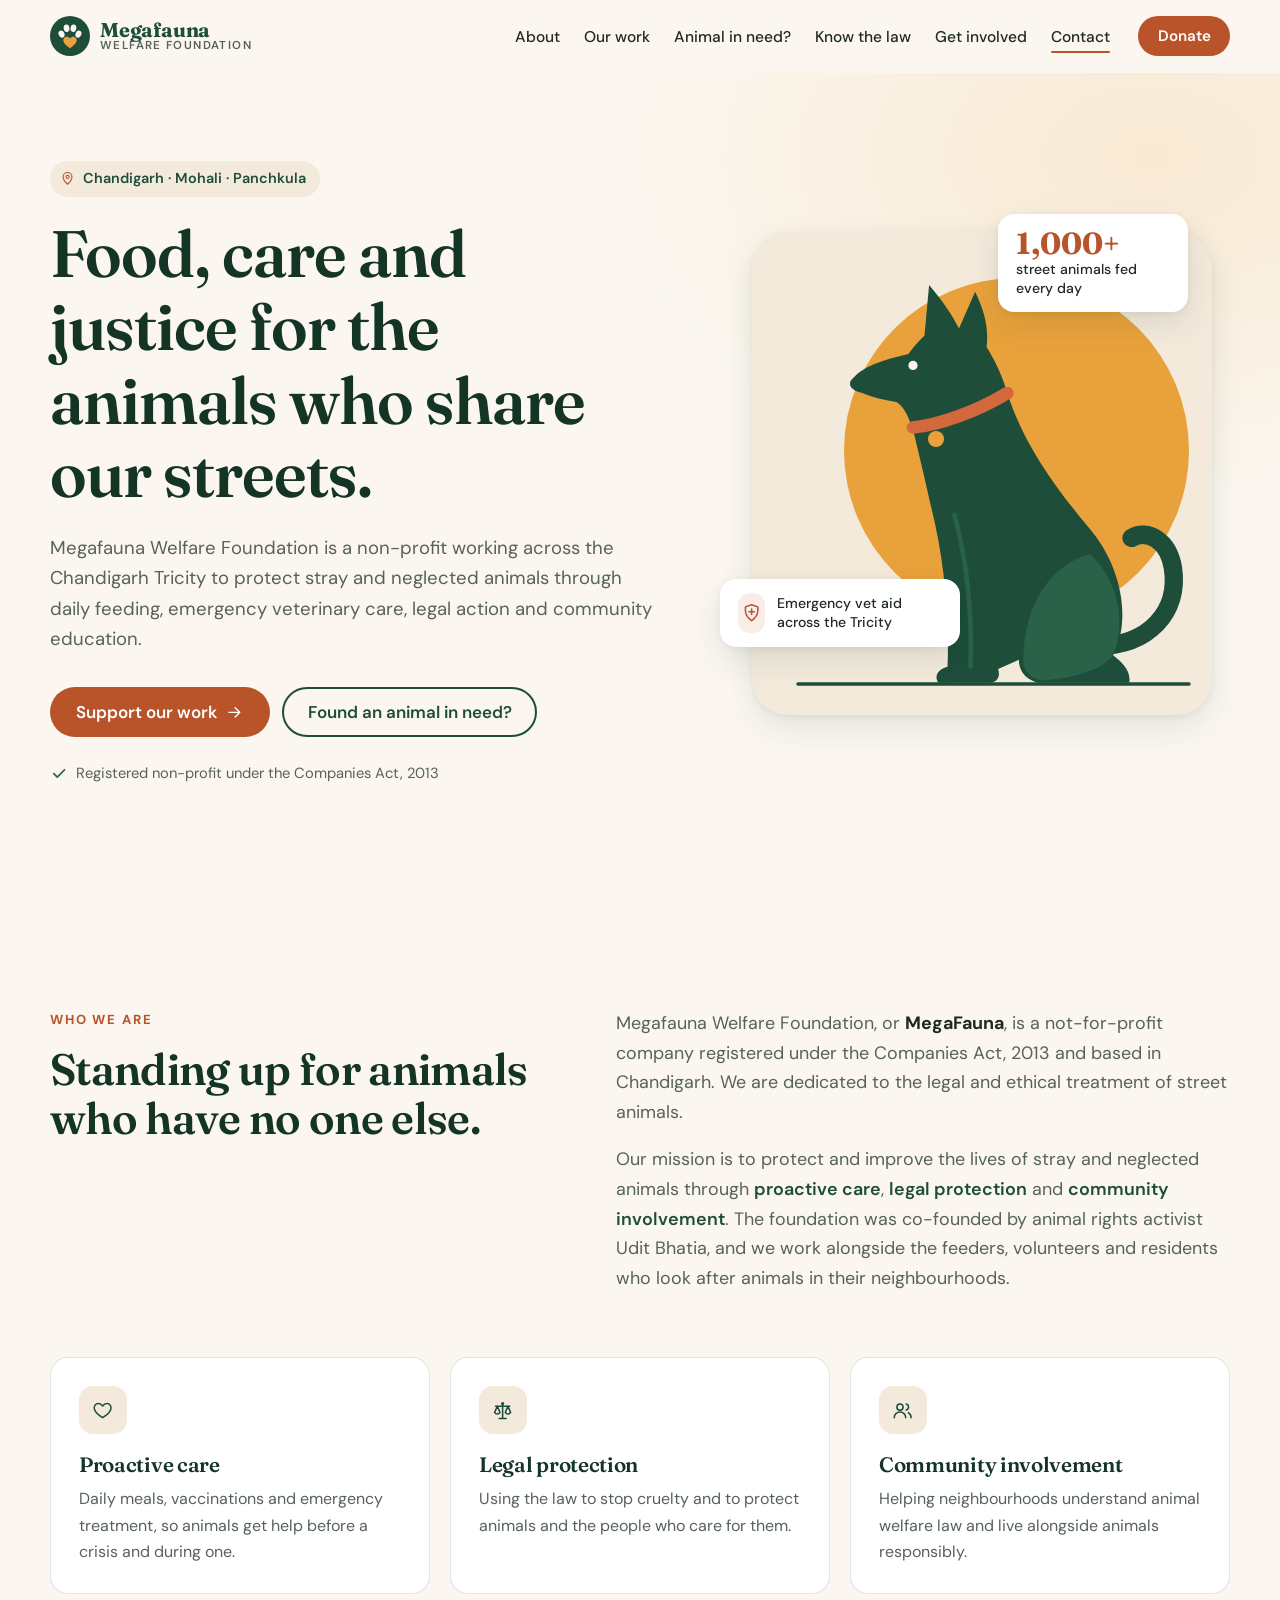
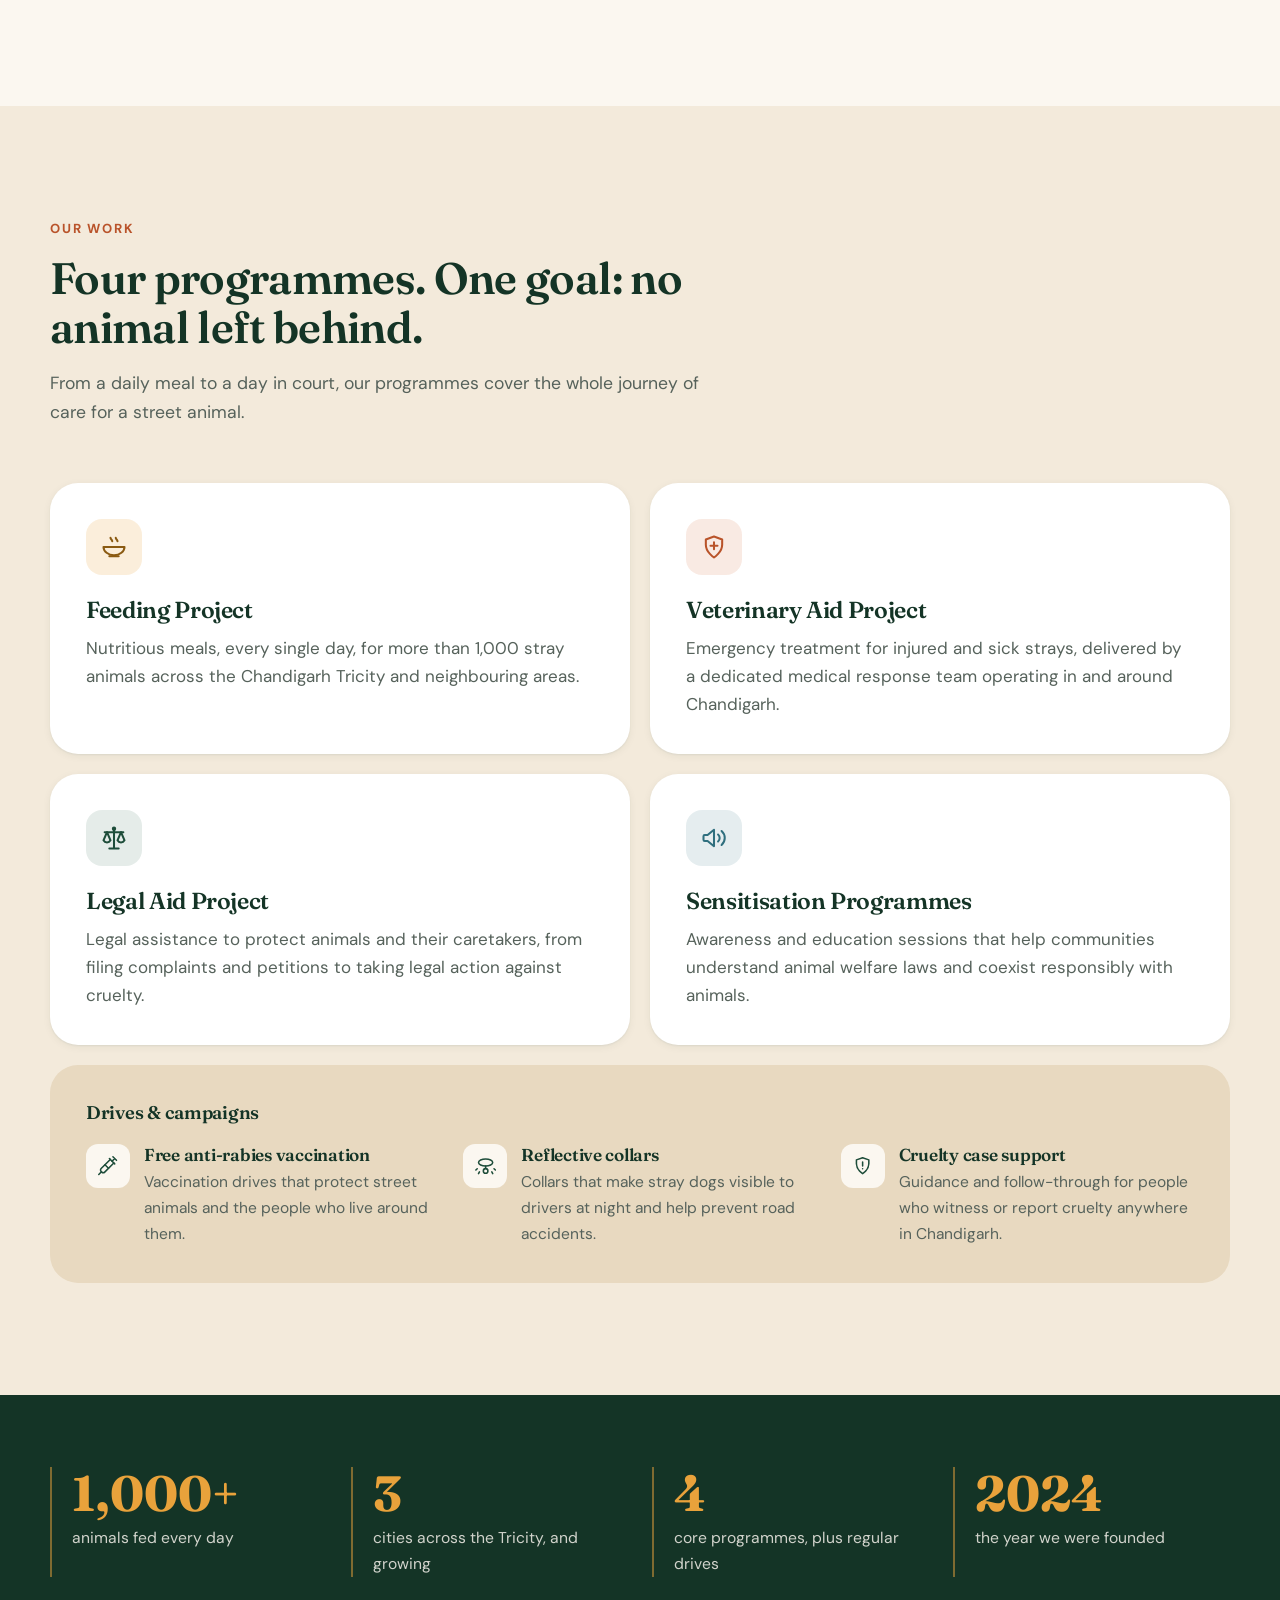
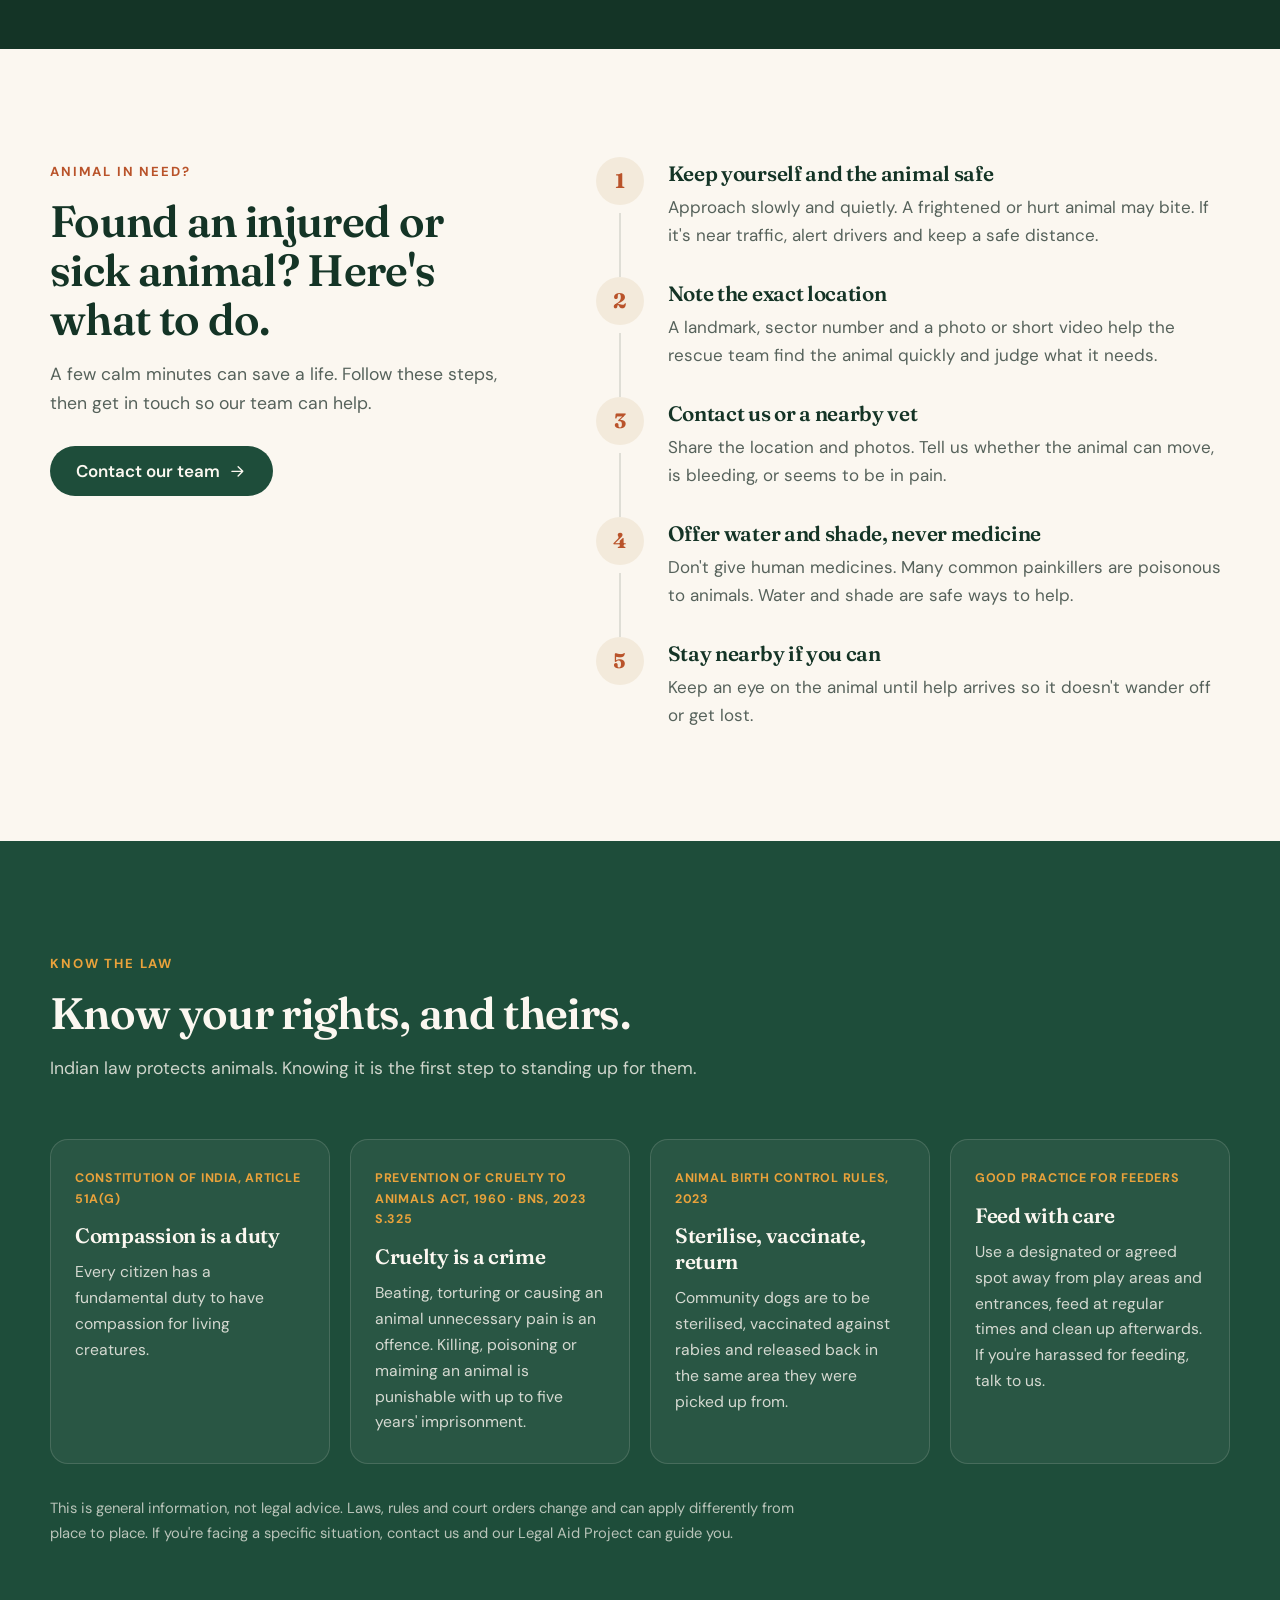
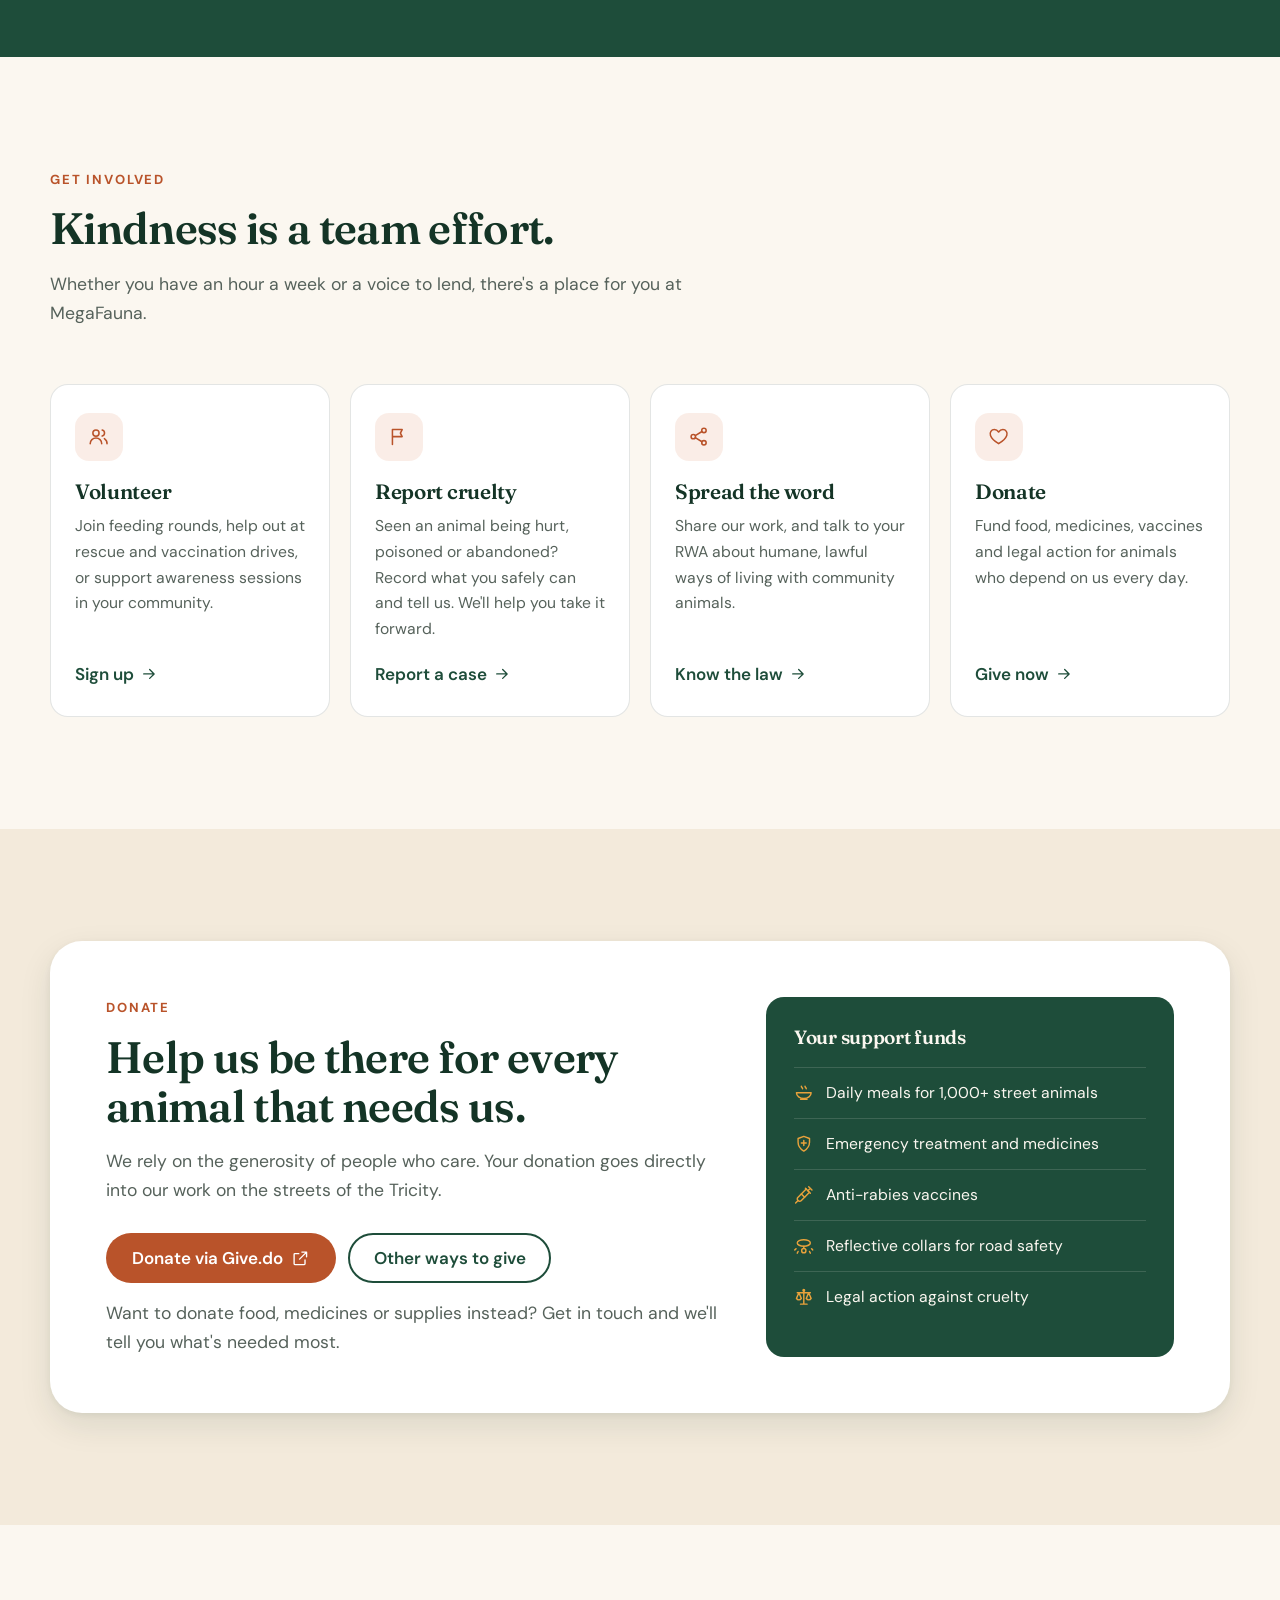
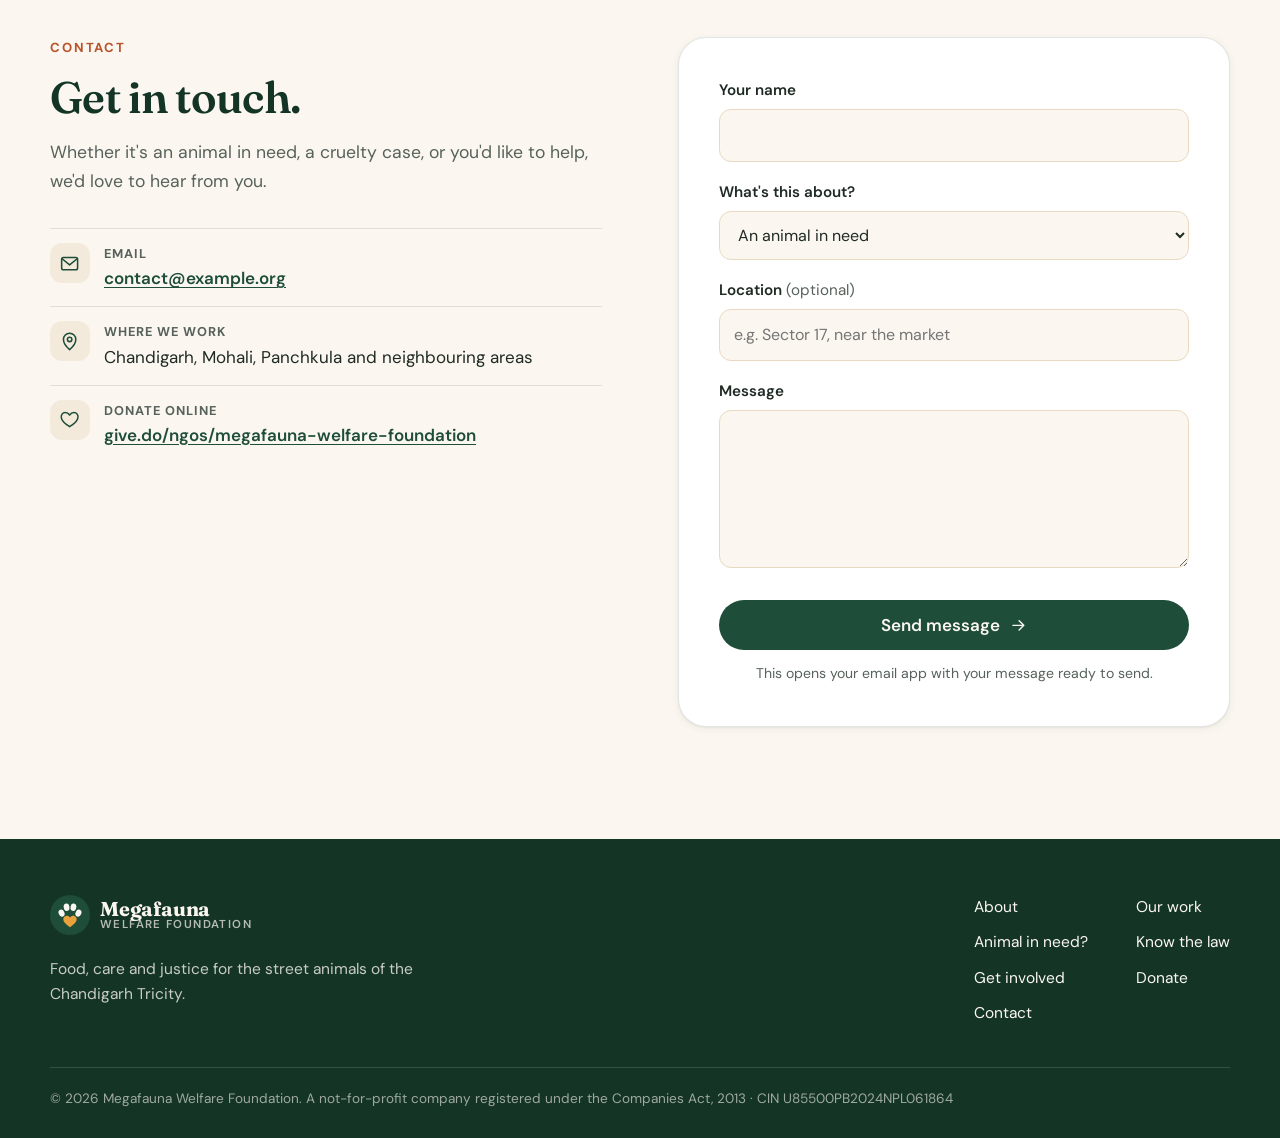
==== index.html @ 0efd1bed "Build Megafauna Welfare Foundation website Replace the GitHub Skills course scaffolding with a stati" ====
<!doctype html>
<html lang="en-IN">
<head>
  <meta charset="utf-8">
  <meta name="viewport" content="width=device-width, initial-scale=1">
  <title>Megafauna Welfare Foundation | Care and justice for street animals</title>
  <meta name="description" content="Megafauna Welfare Foundation is a Chandigarh-based non-profit protecting stray and neglected animals across the Tricity through daily feeding, emergency veterinary aid, legal aid and community education.">
  <meta name="theme-color" content="#1E4D3A">

  <meta property="og:type" content="website">
  <meta property="og:site_name" content="Megafauna Welfare Foundation">
  <meta property="og:title" content="Megafauna Welfare Foundation">
  <meta property="og:description" content="Food, care and justice for the animals who share our streets in Chandigarh, Mohali and Panchkula.">
  <meta property="og:url" content="https://megafaunawelfare.github.io/github-pages/">
  <meta property="og:image" content="https://megafaunawelfare.github.io/github-pages/assets/img/og-image.png">
  <meta name="twitter:card" content="summary_large_image">

  <link rel="icon" href="assets/img/logo.svg" type="image/svg+xml">
  <link rel="preconnect" href="https://fonts.googleapis.com">
  <link rel="preconnect" href="https://fonts.gstatic.com" crossorigin>
  <link rel="stylesheet" href="https://fonts.googleapis.com/css2?family=DM+Sans:opsz,wght@9..40,400;9..40,500;9..40,600;9..40,700&family=Fraunces:opsz,wght@9..144,500;9..144,600;9..144,700&display=swap">
  <link rel="stylesheet" href="assets/css/styles.css">
  <script>document.documentElement.classList.add('js');</script>
</head>
<body>
  <!-- Icon sprite: referenced below with <use href="#i-name"> -->
  <svg width="0" height="0" style="position:absolute" aria-hidden="true">
    <defs>
      <symbol id="i-bowl" viewBox="0 0 24 24"><path d="M3 12h18a9 7 0 0 1-18 0Z"/><path d="M8 20h8"/><path d="M9 4c0 1.5 1.5 1.5 1.5 3M13.5 4c0 1.5 1.5 1.5 1.5 3"/></symbol>
      <symbol id="i-vet" viewBox="0 0 24 24"><path d="M12 21s-7-4.5-7-11V5.5L12 3l7 2.5V10c0 6.5-7 11-7 11Z"/><path d="M12 8v6M9 11h6"/></symbol>
      <symbol id="i-scale" viewBox="0 0 24 24"><path d="M12 4v17M8 21h8M4 7h16"/><path d="M6 7l-3 7a3.4 3.4 0 0 0 6 0L6 7ZM18 7l-3 7a3.4 3.4 0 0 0 6 0l-3-7Z"/><circle cx="12" cy="4" r="1"/></symbol>
      <symbol id="i-megaphone" viewBox="0 0 24 24"><path d="M3 10.5v3a1 1 0 0 0 1 1h2.5L12 19V5L6.5 9.5H4a1 1 0 0 0-1 1Z"/><path d="M15.5 9a4 4 0 0 1 0 6M18.5 6a8 8 0 0 1 0 12"/></symbol>
      <symbol id="i-syringe" viewBox="0 0 24 24"><path d="m18 2 4 4M17 7l3-3"/><path d="M19 9 8.7 19.3a2.4 2.4 0 0 1-3.4 0l-.6-.6a2.4 2.4 0 0 1 0-3.4L15 5"/><path d="m9 11 4 4M5 19l-3 3M14 4l6 6"/></symbol>
      <symbol id="i-collar" viewBox="0 0 24 24"><ellipse cx="12" cy="8.5" rx="8" ry="4"/><path d="M12 12.5v2.5"/><circle cx="12" cy="18" r="2.6"/><path d="M2.5 15.5 1 17M21.5 15.5 23 17M5 19l-1 2M19 19l1 2"/></symbol>
      <symbol id="i-shield-alert" viewBox="0 0 24 24"><path d="M12 21s-7-4.5-7-11V5.5L12 3l7 2.5V10c0 6.5-7 11-7 11Z"/><path d="M12 8v4.5M12 15.5v.01"/></symbol>
      <symbol id="i-heart" viewBox="0 0 24 24"><path d="M12 20s-7.5-4.6-9.2-9.3C1.6 7.3 3.8 4 7.2 4c2 0 3.6 1.1 4.8 2.8C13.2 5.1 14.8 4 16.8 4c3.4 0 5.6 3.3 4.4 6.7C19.5 15.4 12 20 12 20Z"/></symbol>
      <symbol id="i-users" viewBox="0 0 24 24"><circle cx="9" cy="8" r="3.5"/><path d="M2.5 20a6.5 6.5 0 0 1 13 0"/><path d="M16 4.6a3.5 3.5 0 0 1 0 6.8M18.5 14.2A6.5 6.5 0 0 1 21.5 20"/></symbol>
      <symbol id="i-flag" viewBox="0 0 24 24"><path d="M5 21V4M5 4h11l-2 4 2 4H5"/></symbol>
      <symbol id="i-share" viewBox="0 0 24 24"><circle cx="18" cy="5" r="2.5"/><circle cx="6" cy="12" r="2.5"/><circle cx="18" cy="19" r="2.5"/><path d="m8.2 10.8 7.6-4.6M8.2 13.2l7.6 4.6"/></symbol>
      <symbol id="i-arrow" viewBox="0 0 24 24"><path d="M5 12h14M13 6l6 6-6 6"/></symbol>
      <symbol id="i-external" viewBox="0 0 24 24"><path d="M14 4h6v6M20 4l-9 9"/><path d="M18 14v5a1 1 0 0 1-1 1H5a1 1 0 0 1-1-1V7a1 1 0 0 1 1-1h5"/></symbol>
      <symbol id="i-mail" viewBox="0 0 24 24"><rect x="3" y="5" width="18" height="14" rx="2"/><path d="m3.5 6.5 8.5 7 8.5-7"/></symbol>
      <symbol id="i-pin" viewBox="0 0 24 24"><path d="M12 21s-7-6.2-7-11.5a7 7 0 0 1 14 0C19 14.8 12 21 12 21Z"/><circle cx="12" cy="9.5" r="2.5"/></symbol>
      <symbol id="i-menu" viewBox="0 0 24 24"><path d="M4 7h16M4 12h16M4 17h16"/></symbol>
      <symbol id="i-close" viewBox="0 0 24 24"><path d="M6 6l12 12M18 6 6 18"/></symbol>
      <symbol id="i-check" viewBox="0 0 24 24"><path d="m5 12.5 4.5 4.5L19 7.5"/></symbol>
    </defs>
  </svg>

  <a class="skip-link" href="#main">Skip to content</a>

  <header class="site-header" id="top">
    <div class="container header-inner">
      <a class="brand" href="#top" aria-label="Megafauna Welfare Foundation, back to top">
        <img src="assets/img/logo.svg" alt="" width="40" height="40">
        <span class="brand-text">
          <span class="brand-name">Megafauna</span>
          <span class="brand-sub">Welfare Foundation</span>
        </span>
      </a>

      <button class="nav-toggle" type="button" aria-expanded="false" aria-controls="site-nav">
        <svg class="icon icon-open" aria-hidden="true"><use href="#i-menu"/></svg>
        <svg class="icon icon-close" aria-hidden="true"><use href="#i-close"/></svg>
        <span class="visually-hidden">Menu</span>
      </button>

      <nav class="site-nav" id="site-nav" aria-label="Main">
        <ul>
          <li><a href="#about">About</a></li>
          <li><a href="#work">Our work</a></li>
          <li><a href="#help">Animal in need?</a></li>
          <li><a href="#law">Know the law</a></li>
          <li><a href="#involved">Get involved</a></li>
          <li><a href="#contact">Contact</a></li>
        </ul>
        <a class="btn btn-accent btn-sm" href="#donate">Donate</a>
      </nav>
    </div>
  </header>

  <main id="main">
    <!-- Hero -->
    <section class="hero">
      <div class="container hero-grid">
        <div class="hero-copy">
          <p class="eyebrow"><svg class="icon" aria-hidden="true"><use href="#i-pin"/></svg> Chandigarh &middot; Mohali &middot; Panchkula</p>
          <h1>Food, care and justice for the animals who share our streets.</h1>
          <p class="lead">Megafauna Welfare Foundation is a non-profit working across the Chandigarh Tricity to protect stray and neglected animals through daily feeding, emergency veterinary care, legal action and community education.</p>
          <div class="hero-actions">
            <a class="btn btn-accent" href="#donate">Support our work <svg class="icon" aria-hidden="true"><use href="#i-arrow"/></svg></a>
            <a class="btn btn-ghost" href="#help">Found an animal in need?</a>
          </div>
          <p class="hero-note"><svg class="icon" aria-hidden="true"><use href="#i-check"/></svg> Registered non-profit under the Companies Act, 2013</p>
        </div>

        <div class="hero-art" aria-hidden="true">
          <div class="art-frame">
            <svg class="art-dog" viewBox="0 0 400 420" xmlns="http://www.w3.org/2000/svg">
              <circle class="art-sun" cx="230" cy="190" r="150"/>
              <path class="art-tail" d="M300 360 C 345 360, 372 330, 366 292 C 362 268, 344 258, 330 266"/>
              <path class="art-body" d="M88 127 C 98 115, 120 110, 136 106 C 142 98, 146 94, 150 90 L 154 46 C 166 60, 174 72, 180 84 L 194 52 C 202 68, 206 84, 204 100 C 214 116, 220 132, 224 146 C 238 186, 262 220, 292 256 C 322 290, 330 338, 314 368 C 322 374, 330 382, 328 392 L 248 392 C 236 388, 232 380, 232 372 L 214 380 C 216 386, 214 392, 206 392 L 162 392 C 158 386, 162 380, 170 378 C 172 330, 166 280, 156 240 C 150 214, 146 196, 140 172 C 136 160, 132 152, 126 148 C 116 146, 104 144, 96 140 C 86 138, 82 132, 88 127 Z"/>
              <path class="art-shade" d="M236 372 C 236 326, 258 290, 294 280 C 318 302, 326 340, 314 368 C 304 382, 276 388, 252 390 C 242 388, 236 382, 236 372 Z"/>
              <path class="art-leg" d="M190 378 C 192 330, 186 282, 176 246"/>
              <path class="art-collar" d="M140 170 C 162 168, 196 156, 222 140"/>
              <circle class="art-tag" cx="160" cy="180" r="7"/>
              <circle class="art-eye" cx="140" cy="116" r="4"/>
              <line class="art-ground" x1="40" y1="393" x2="380" y2="393"/>
            </svg>
          </div>
          <div class="float-card float-card--top">
            <span class="float-num">1,000+</span>
            <span class="float-label">street animals fed every day</span>
          </div>
          <div class="float-card float-card--bottom">
            <span class="float-icon"><svg class="icon" aria-hidden="true"><use href="#i-vet"/></svg></span>
            <span class="float-label">Emergency vet aid across the Tricity</span>
          </div>
        </div>
      </div>
    </section>

    <!-- About -->
    <section class="section" id="about">
      <div class="container about-grid">
        <div class="reveal">
          <p class="kicker">Who we are</p>
          <h2>Standing up for animals who have no one else.</h2>
        </div>
        <div class="about-copy reveal">
          <p>Megafauna Welfare Foundation, or <strong>MegaFauna</strong>, is a not-for-profit company registered under the Companies Act, 2013 and based in Chandigarh. We are dedicated to the legal and ethical treatment of street animals.</p>
          <p>Our mission is to protect and improve the lives of stray and neglected animals through <em>proactive care</em>, <em>legal protection</em> and <em>community involvement</em>. The foundation was co-founded by animal rights activist Udit Bhatia, and we work alongside the feeders, volunteers and residents who look after animals in their neighbourhoods.</p>
        </div>
      </div>

      <div class="container pillars">
        <article class="pillar reveal">
          <span class="pillar-icon"><svg class="icon" aria-hidden="true"><use href="#i-heart"/></svg></span>
          <h3>Proactive care</h3>
          <p>Daily meals, vaccinations and emergency treatment, so animals get help before a crisis and during one.</p>
        </article>
        <article class="pillar reveal">
          <span class="pillar-icon"><svg class="icon" aria-hidden="true"><use href="#i-scale"/></svg></span>
          <h3>Legal protection</h3>
          <p>Using the law to stop cruelty and to protect animals and the people who care for them.</p>
        </article>
        <article class="pillar reveal">
          <span class="pillar-icon"><svg class="icon" aria-hidden="true"><use href="#i-users"/></svg></span>
          <h3>Community involvement</h3>
          <p>Helping neighbourhoods understand animal welfare law and live alongside animals responsibly.</p>
        </article>
      </div>
    </section>

    <!-- Our work -->
    <section class="section section--sand" id="work">
      <div class="container">
        <div class="section-head reveal">
          <p class="kicker">Our work</p>
          <h2>Four programmes. One goal: no animal left behind.</h2>
          <p>From a daily meal to a day in court, our programmes cover the whole journey of care for a street animal.</p>
        </div>

        <div class="programs">
          <article class="program reveal">
            <span class="program-icon program-icon--saffron"><svg class="icon" aria-hidden="true"><use href="#i-bowl"/></svg></span>
            <h3>Feeding Project</h3>
            <p>Nutritious meals, every single day, for more than 1,000 stray animals across the Chandigarh Tricity and neighbouring areas.</p>
          </article>
          <article class="program reveal">
            <span class="program-icon program-icon--terracotta"><svg class="icon" aria-hidden="true"><use href="#i-vet"/></svg></span>
            <h3>Veterinary Aid Project</h3>
            <p>Emergency treatment for injured and sick strays, delivered by a dedicated medical response team operating in and around Chandigarh.</p>
          </article>
          <article class="program reveal">
            <span class="program-icon program-icon--forest"><svg class="icon" aria-hidden="true"><use href="#i-scale"/></svg></span>
            <h3>Legal Aid Project</h3>
            <p>Legal assistance to protect animals and their caretakers, from filing complaints and petitions to taking legal action against cruelty.</p>
          </article>
          <article class="program reveal">
            <span class="program-icon program-icon--sky"><svg class="icon" aria-hidden="true"><use href="#i-megaphone"/></svg></span>
            <h3>Sensitisation Programmes</h3>
            <p>Awareness and education sessions that help communities understand animal welfare laws and coexist responsibly with animals.</p>
          </article>
        </div>

        <div class="drives reveal">
          <h3 class="drives-title">Drives &amp; campaigns</h3>
          <ul class="drives-list">
            <li>
              <span class="drive-icon"><svg class="icon" aria-hidden="true"><use href="#i-syringe"/></svg></span>
              <div>
                <h4>Free anti-rabies vaccination</h4>
                <p>Vaccination drives that protect street animals and the people who live around them.</p>
              </div>
            </li>
            <li>
              <span class="drive-icon"><svg class="icon" aria-hidden="true"><use href="#i-collar"/></svg></span>
              <div>
                <h4>Reflective collars</h4>
                <p>Collars that make stray dogs visible to drivers at night and help prevent road accidents.</p>
              </div>
            </li>
            <li>
              <span class="drive-icon"><svg class="icon" aria-hidden="true"><use href="#i-shield-alert"/></svg></span>
              <div>
                <h4>Cruelty case support</h4>
                <p>Guidance and follow-through for people who witness or report cruelty anywhere in Chandigarh.</p>
              </div>
            </li>
          </ul>
        </div>
      </div>
    </section>

    <!-- Impact -->
    <section class="impact" aria-label="Our reach">
      <div class="container impact-grid">
        <div class="stat reveal">
          <span class="stat-num">1,000+</span>
          <span class="stat-label">animals fed every day</span>
        </div>
        <div class="stat reveal">
          <span class="stat-num">3</span>
          <span class="stat-label">cities across the Tricity, and growing</span>
        </div>
        <div class="stat reveal">
          <span class="stat-num">4</span>
          <span class="stat-label">core programmes, plus regular drives</span>
        </div>
        <div class="stat reveal">
          <span class="stat-num">2024</span>
          <span class="stat-label">the year we were founded</span>
        </div>
      </div>
    </section>

    <!-- Emergency guidance -->
    <section class="section" id="help">
      <div class="container help-grid">
        <div class="help-intro reveal">
          <p class="kicker kicker--alert">Animal in need?</p>
          <h2>Found an injured or sick animal? Here's what to do.</h2>
          <p>A few calm minutes can save a life. Follow these steps, then get in touch so our team can help.</p>
          <a class="btn btn-primary" href="#contact">Contact our team <svg class="icon" aria-hidden="true"><use href="#i-arrow"/></svg></a>
        </div>
        <ol class="steps reveal">
          <li>
            <h3>Keep yourself and the animal safe</h3>
            <p>Approach slowly and quietly. A frightened or hurt animal may bite. If it's near traffic, alert drivers and keep a safe distance.</p>
          </li>
          <li>
            <h3>Note the exact location</h3>
            <p>A landmark, sector number and a photo or short video help the rescue team find the animal quickly and judge what it needs.</p>
          </li>
          <li>
            <h3>Contact us or a nearby vet</h3>
            <p>Share the location and photos. Tell us whether the animal can move, is bleeding, or seems to be in pain.</p>
          </li>
          <li>
            <h3>Offer water and shade, never medicine</h3>
            <p>Don't give human medicines. Many common painkillers are poisonous to animals. Water and shade are safe ways to help.</p>
          </li>
          <li>
            <h3>Stay nearby if you can</h3>
            <p>Keep an eye on the animal until help arrives so it doesn't wander off or get lost.</p>
          </li>
        </ol>
      </div>
    </section>

    <!-- Know the law -->
    <section class="section section--forest" id="law">
      <div class="container">
        <div class="section-head reveal">
          <p class="kicker kicker--light">Know the law</p>
          <h2>Know your rights, and theirs.</h2>
          <p>Indian law protects animals. Knowing it is the first step to standing up for them.</p>
        </div>

        <div class="law-grid">
          <article class="law-card reveal">
            <p class="law-ref">Constitution of India, Article 51A(g)</p>
            <h3>Compassion is a duty</h3>
            <p>Every citizen has a fundamental duty to have compassion for living creatures.</p>
          </article>
          <article class="law-card reveal">
            <p class="law-ref">Prevention of Cruelty to Animals Act, 1960 &middot; BNS, 2023 s.325</p>
            <h3>Cruelty is a crime</h3>
            <p>Beating, torturing or causing an animal unnecessary pain is an offence. Killing, poisoning or maiming an animal is punishable with up to five years' imprisonment.</p>
          </article>
          <article class="law-card reveal">
            <p class="law-ref">Animal Birth Control Rules, 2023</p>
            <h3>Sterilise, vaccinate, return</h3>
            <p>Community dogs are to be sterilised, vaccinated against rabies and released back in the same area they were picked up from.</p>
          </article>
          <article class="law-card reveal">
            <p class="law-ref">Good practice for feeders</p>
            <h3>Feed with care</h3>
            <p>Use a designated or agreed spot away from play areas and entrances, feed at regular times and clean up afterwards. If you're harassed for feeding, talk to us.</p>
          </article>
        </div>

        <p class="law-note reveal">This is general information, not legal advice. Laws, rules and court orders change and can apply differently from place to place. If you're facing a specific situation, contact us and our Legal Aid Project can guide you.</p>
      </div>
    </section>

    <!-- Get involved -->
    <section class="section" id="involved">
      <div class="container">
        <div class="section-head reveal">
          <p class="kicker">Get involved</p>
          <h2>Kindness is a team effort.</h2>
          <p>Whether you have an hour a week or a voice to lend, there's a place for you at MegaFauna.</p>
        </div>

        <div class="involve-grid">
          <a class="involve-card reveal" href="#contact" data-topic="Volunteering">
            <span class="involve-icon"><svg class="icon" aria-hidden="true"><use href="#i-users"/></svg></span>
            <h3>Volunteer</h3>
            <p>Join feeding rounds, help out at rescue and vaccination drives, or support awareness sessions in your community.</p>
            <span class="link-arrow">Sign up <svg class="icon" aria-hidden="true"><use href="#i-arrow"/></svg></span>
          </a>
          <a class="involve-card reveal" href="#contact" data-topic="Reporting cruelty">
            <span class="involve-icon"><svg class="icon" aria-hidden="true"><use href="#i-flag"/></svg></span>
            <h3>Report cruelty</h3>
            <p>Seen an animal being hurt, poisoned or abandoned? Record what you safely can and tell us. We'll help you take it forward.</p>
            <span class="link-arrow">Report a case <svg class="icon" aria-hidden="true"><use href="#i-arrow"/></svg></span>
          </a>
          <a class="involve-card reveal" href="#law">
            <span class="involve-icon"><svg class="icon" aria-hidden="true"><use href="#i-share"/></svg></span>
            <h3>Spread the word</h3>
            <p>Share our work, and talk to your RWA about humane, lawful ways of living with community animals.</p>
            <span class="link-arrow">Know the law <svg class="icon" aria-hidden="true"><use href="#i-arrow"/></svg></span>
          </a>
          <a class="involve-card reveal" href="#donate">
            <span class="involve-icon"><svg class="icon" aria-hidden="true"><use href="#i-heart"/></svg></span>
            <h3>Donate</h3>
            <p>Fund food, medicines, vaccines and legal action for animals who depend on us every day.</p>
            <span class="link-arrow">Give now <svg class="icon" aria-hidden="true"><use href="#i-arrow"/></svg></span>
          </a>
        </div>
      </div>
    </section>

    <!-- Donate -->
    <section class="section section--sand" id="donate">
      <div class="container">
        <div class="donate-panel reveal">
          <div class="donate-copy">
            <p class="kicker">Donate</p>
            <h2>Help us be there for every animal that needs us.</h2>
            <p>We rely on the generosity of people who care. Your donation goes directly into our work on the streets of the Tricity.</p>
            <div class="donate-actions">
              <a class="btn btn-accent" href="https://give.do/ngos/megafauna-welfare-foundation" target="_blank" rel="noopener">Donate via Give.do <svg class="icon" aria-hidden="true"><use href="#i-external"/></svg></a>
              <a class="btn btn-ghost" href="#contact" data-topic="Donating">Other ways to give</a>
            </div>
            <p class="donate-small">Want to donate food, medicines or supplies instead? Get in touch and we'll tell you what's needed most.</p>
          </div>
          <div class="donate-list">
            <h3>Your support funds</h3>
            <ul>
              <li><svg class="icon" aria-hidden="true"><use href="#i-bowl"/></svg> Daily meals for 1,000+ street animals</li>
              <li><svg class="icon" aria-hidden="true"><use href="#i-vet"/></svg> Emergency treatment and medicines</li>
              <li><svg class="icon" aria-hidden="true"><use href="#i-syringe"/></svg> Anti-rabies vaccines</li>
              <li><svg class="icon" aria-hidden="true"><use href="#i-collar"/></svg> Reflective collars for road safety</li>
              <li><svg class="icon" aria-hidden="true"><use href="#i-scale"/></svg> Legal action against cruelty</li>
            </ul>
          </div>
        </div>
      </div>
    </section>

    <!-- Contact -->
    <section class="section" id="contact">
      <div class="container contact-grid">
        <div class="contact-info reveal">
          <p class="kicker">Contact</p>
          <h2>Get in touch.</h2>
          <p>Whether it's an animal in need, a cruelty case, or you'd like to help, we'd love to hear from you.</p>
          <ul class="contact-list">
            <li>
              <span class="contact-icon"><svg class="icon" aria-hidden="true"><use href="#i-mail"/></svg></span>
              <div>
                <span class="contact-label">Email</span>
                <!-- TODO: replace contact@example.org with the foundation's public email address (also update data-email on the form below). -->
                <a href="mailto:contact@example.org">contact@example.org</a>
              </div>
            </li>
            <li>
              <span class="contact-icon"><svg class="icon" aria-hidden="true"><use href="#i-pin"/></svg></span>
              <div>
                <span class="contact-label">Where we work</span>
                <span>Chandigarh, Mohali, Panchkula and neighbouring areas</span>
              </div>
            </li>
            <li>
              <span class="contact-icon"><svg class="icon" aria-hidden="true"><use href="#i-heart"/></svg></span>
              <div>
                <span class="contact-label">Donate online</span>
                <a href="https://give.do/ngos/megafauna-welfare-foundation" target="_blank" rel="noopener">give.do/ngos/megafauna-welfare-foundation</a>
              </div>
            </li>
          </ul>
        </div>

        <form class="contact-form reveal" id="contact-form" data-email="contact@example.org" novalidate>
          <div class="field">
            <label for="cf-name">Your name</label>
            <input id="cf-name" name="name" type="text" autocomplete="name" required>
          </div>
          <div class="field">
            <label for="cf-topic">What's this about?</label>
            <select id="cf-topic" name="topic">
              <option>An animal in need</option>
              <option>Reporting cruelty</option>
              <option>Volunteering</option>
              <option>Donating</option>
              <option>Legal help</option>
              <option>Something else</option>
            </select>
          </div>
          <div class="field">
            <label for="cf-location">Location <span class="optional">(optional)</span></label>
            <input id="cf-location" name="location" type="text" placeholder="e.g. Sector 17, near the market">
          </div>
          <div class="field">
            <label for="cf-message">Message</label>
            <textarea id="cf-message" name="message" rows="5" required></textarea>
          </div>
          <p class="form-error" id="cf-error" role="alert" hidden>Please add your name and a message.</p>
          <button class="btn btn-primary btn-block" type="submit">Send message <svg class="icon" aria-hidden="true"><use href="#i-arrow"/></svg></button>
          <p class="form-hint">This opens your email app with your message ready to send.</p>
        </form>
      </div>
    </section>
  </main>

  <footer class="site-footer">
    <div class="container footer-grid">
      <div class="footer-brand">
        <a class="brand brand--light" href="#top">
          <img src="assets/img/logo.svg" alt="" width="40" height="40">
          <span class="brand-text">
            <span class="brand-name">Megafauna</span>
            <span class="brand-sub">Welfare Foundation</span>
          </span>
        </a>
        <p>Food, care and justice for the street animals of the Chandigarh Tricity.</p>
      </div>
      <nav class="footer-nav" aria-label="Footer">
        <a href="#about">About</a>
        <a href="#work">Our work</a>
        <a href="#help">Animal in need?</a>
        <a href="#law">Know the law</a>
        <a href="#involved">Get involved</a>
        <a href="#donate">Donate</a>
        <a href="#contact">Contact</a>
      </nav>
    </div>
    <div class="container footer-legal">
      <p>&copy; <span id="year">2026</span> Megafauna Welfare Foundation. A not-for-profit company registered under the Companies Act, 2013 &middot; CIN U85500PB2024NPL061864</p>
    </div>
  </footer>

  <script src="assets/js/main.js" defer></script>
</body>
</html>
---- assets/css/styles.css ----
/* ==========================================================================
   Megafauna Welfare Foundation
   ========================================================================== */

:root {
  --cream: #FBF7F0;
  --sand: #F3EADB;
  --sand-deep: #E8D9C0;
  --white: #FFFFFF;
  --ink: #1F2A24;
  --muted: #56625B;
  --forest: #1E4D3A;
  --forest-2: #2A6249;
  --forest-dark: #143426;
  --accent: #B9532A;
  --accent-hover: #9E4421;
  --terracotta: #D2683C;
  --saffron: #E9A23B;
  --sky: #2F6F7E;
  --line: rgba(31, 42, 36, 0.12);

  --font-display: "Fraunces", Georgia, "Times New Roman", serif;
  --font-body: "DM Sans", system-ui, -apple-system, "Segoe UI", Roboto, sans-serif;

  --r-sm: 10px;
  --r: 18px;
  --r-lg: 28px;
  --shadow-sm: 0 1px 2px rgba(20, 52, 38, 0.06), 0 2px 8px rgba(20, 52, 38, 0.06);
  --shadow: 0 2px 6px rgba(20, 52, 38, 0.06), 0 12px 32px rgba(20, 52, 38, 0.10);

  --container: 1180px;
  --gutter: clamp(16px, 4vw, 32px);
  --header-h: 72px;
}

/* Base ------------------------------------------------------------------- */

*,
*::before,
*::after { box-sizing: border-box; }

html {
  scroll-behavior: smooth;
  scroll-padding-top: calc(var(--header-h) + 12px);
  -webkit-text-size-adjust: 100%;
}

body {
  margin: 0;
  background: var(--cream);
  color: var(--ink);
  font-family: var(--font-body);
  font-size: 1.0625rem;
  line-height: 1.65;
  -webkit-font-smoothing: antialiased;
  overflow-x: hidden;
}

img, svg { display: block; max-width: 100%; }

h1, h2, h3, h4 {
  margin: 0;
  font-family: var(--font-display);
  font-weight: 600;
  line-height: 1.12;
  letter-spacing: -0.015em;
  color: inherit;
}

h1 { font-size: clamp(2.4rem, 5.4vw, 4.1rem); }
h2 { font-size: clamp(1.9rem, 3.6vw, 2.75rem); }
h3 { font-size: 1.3rem; line-height: 1.25; }
h4 { font-size: 1.08rem; line-height: 1.3; }

p { margin: 0; }
p + p { margin-top: 1em; }

a { color: var(--forest); text-underline-offset: 3px; }
a:hover { color: var(--accent); }

:focus-visible {
  outline: 3px solid var(--saffron);
  outline-offset: 3px;
  border-radius: 4px;
}

.container {
  width: 100%;
  max-width: calc(var(--container) + var(--gutter) * 2);
  margin-inline: auto;
  padding-inline: var(--gutter);
}

.visually-hidden {
  position: absolute !important;
  width: 1px; height: 1px;
  padding: 0; margin: -1px;
  overflow: hidden; clip: rect(0 0 0 0);
  white-space: nowrap; border: 0;
}

.skip-link {
  position: absolute;
  left: 16px; top: -48px;
  z-index: 100;
  padding: 10px 16px;
  background: var(--forest);
  color: var(--cream);
  border-radius: var(--r-sm);
  font-weight: 600;
  text-decoration: none;
  transition: top 0.15s;
}
.skip-link:focus { top: 12px; color: var(--cream); }

.icon {
  width: 1.25em;
  height: 1.25em;
  flex-shrink: 0;
  fill: none;
  stroke: currentColor;
  stroke-width: 1.75;
  stroke-linecap: round;
  stroke-linejoin: round;
}

/* Buttons ---------------------------------------------------------------- */

.btn {
  display: inline-flex;
  align-items: center;
  justify-content: center;
  gap: 0.5em;
  min-height: 48px;
  padding: 0.75em 1.4em;
  border: 2px solid transparent;
  border-radius: 999px;
  font: inherit;
  font-weight: 600;
  line-height: 1.2;
  text-decoration: none;
  cursor: pointer;
  transition: background-color 0.2s, color 0.2s, border-color 0.2s, transform 0.2s;
}
.btn:active { transform: translateY(1px); }
.btn .icon { width: 1.1em; height: 1.1em; transition: transform 0.2s; }
.btn:hover .icon { transform: translateX(2px); }

.btn-accent { background: var(--accent); color: var(--white); }
.btn-accent:hover { background: var(--accent-hover); color: var(--white); }

.btn-primary { background: var(--forest); color: var(--cream); }
.btn-primary:hover { background: var(--forest-dark); color: var(--cream); }

.btn-ghost { border-color: var(--forest); color: var(--forest); background: transparent; }
.btn-ghost:hover { background: var(--forest); color: var(--cream); }

.btn-sm { min-height: 40px; padding: 0.5em 1.15em; font-size: 0.95rem; }
.btn-block { width: 100%; }

/* Header ----------------------------------------------------------------- */

.site-header {
  position: sticky;
  top: 0;
  z-index: 50;
  background: rgba(251, 247, 240, 0.9);
  -webkit-backdrop-filter: saturate(1.4) blur(10px);
  backdrop-filter: saturate(1.4) blur(10px);
  border-bottom: 1px solid transparent;
  transition: border-color 0.2s, box-shadow 0.2s;
}
.site-header.is-scrolled {
  border-bottom-color: var(--line);
  box-shadow: 0 4px 20px rgba(20, 52, 38, 0.06);
}

.header-inner {
  display: flex;
  align-items: center;
  justify-content: space-between;
  gap: 24px;
  min-height: var(--header-h);
}

.brand {
  display: inline-flex;
  align-items: center;
  gap: 10px;
  color: var(--forest);
  text-decoration: none;
}
.brand:hover { color: var(--forest); }
.brand img { width: 40px; height: 40px; }
.brand-text { display: flex; flex-direction: column; line-height: 1.05; }
.brand-name {
  font-family: var(--font-display);
  font-weight: 700;
  font-size: 1.25rem;
  letter-spacing: -0.01em;
}
.brand-sub {
  font-size: 0.72rem;
  font-weight: 600;
  letter-spacing: 0.12em;
  text-transform: uppercase;
  color: var(--muted);
}
.brand--light, .brand--light:hover { color: var(--cream); }
.brand--light .brand-sub { color: rgba(251, 247, 240, 0.7); }

.site-nav { display: flex; align-items: center; gap: 28px; }
.site-nav ul {
  display: flex;
  gap: 24px;
  margin: 0;
  padding: 0;
  list-style: none;
}
.site-nav ul a {
  position: relative;
  color: var(--ink);
  font-weight: 500;
  font-size: 0.97rem;
  text-decoration: none;
  white-space: nowrap;
  padding: 6px 0;
}
.site-nav ul a::after {
  content: "";
  position: absolute;
  left: 0; right: 0; bottom: 0;
  height: 2px;
  background: var(--accent);
  border-radius: 2px;
  transform: scaleX(0);
  transform-origin: left;
  transition: transform 0.2s;
}
.site-nav ul a:hover { color: var(--forest); }
.site-nav ul a:hover::after,
.site-nav ul a.is-active::after { transform: scaleX(1); }

.nav-toggle {
  display: none;
  align-items: center;
  justify-content: center;
  width: 44px; height: 44px;
  padding: 0;
  border: 1px solid var(--line);
  border-radius: 12px;
  background: var(--white);
  color: var(--forest);
  cursor: pointer;
}
.nav-toggle .icon { width: 22px; height: 22px; }
.nav-toggle .icon-close { display: none; }
.nav-toggle[aria-expanded="true"] .icon-open { display: none; }
.nav-toggle[aria-expanded="true"] .icon-close { display: block; }

/* Hero ------------------------------------------------------------------- */

.hero {
  position: relative;
  padding: clamp(40px, 7vw, 88px) 0 clamp(64px, 9vw, 112px);
  background: radial-gradient(60% 60% at 90% 10%, rgba(233, 162, 59, 0.16), transparent 70%);
}

.hero-grid {
  display: grid;
  grid-template-columns: 1.1fr 0.9fr;
  align-items: center;
  gap: clamp(40px, 6vw, 80px);
}

.eyebrow {
  display: inline-flex;
  align-items: center;
  gap: 8px;
  margin-bottom: 20px;
  padding: 6px 14px 6px 10px;
  border-radius: 999px;
  background: var(--sand);
  color: var(--forest);
  font-size: 0.9rem;
  font-weight: 600;
}
.eyebrow .icon { width: 1.05em; height: 1.05em; color: var(--accent); }

.hero h1 { color: var(--forest-dark); max-width: 14ch; }

.lead {
  margin-top: 22px;
  max-width: 54ch;
  font-size: 1.16rem;
  color: var(--muted);
}

.hero-actions {
  display: flex;
  flex-wrap: wrap;
  gap: 12px;
  margin-top: 32px;
}

.hero-note {
  display: flex;
  align-items: center;
  gap: 8px;
  margin-top: 24px;
  font-size: 0.92rem;
  color: var(--muted);
}
.hero-note .icon { color: var(--forest-2); stroke-width: 2.25; }

.hero-art {
  position: relative;
  width: 100%;
  max-width: 460px;
  justify-self: center;
}

.art-frame {
  border-radius: 36px;
  background: var(--sand);
  overflow: hidden;
  box-shadow: var(--shadow);
}
.art-dog { width: 100%; height: auto; }
.art-sun { fill: var(--saffron); }
.art-body { fill: var(--forest); }
.art-shade { fill: var(--forest-2); }
.art-tail { fill: none; stroke: var(--forest); stroke-width: 16; stroke-linecap: round; }
.art-leg { fill: none; stroke: var(--forest-2); stroke-width: 4; stroke-linecap: round; }
.art-collar { fill: none; stroke: var(--terracotta); stroke-width: 11; stroke-linecap: round; }
.art-tag { fill: var(--saffron); }
.art-eye { fill: var(--cream); }
.art-ground { stroke: var(--forest); stroke-width: 3; stroke-linecap: round; }

.float-card {
  position: absolute;
  display: flex;
  align-items: center;
  gap: 12px;
  padding: 14px 18px;
  border-radius: 16px;
  background: var(--white);
  box-shadow: var(--shadow);
}
.float-card--top {
  top: -18px;
  right: 24px;
  flex-direction: column;
  align-items: flex-start;
  gap: 2px;
  max-width: 190px;
}
.float-card--bottom {
  left: -32px;
  bottom: 14%;
  max-width: 240px;
}
.float-num {
  font-family: var(--font-display);
  font-weight: 700;
  font-size: 1.9rem;
  line-height: 1;
  color: var(--accent);
}
.float-label { font-size: 0.88rem; font-weight: 500; line-height: 1.35; color: var(--ink); }
.float-icon {
  display: grid;
  place-items: center;
  width: 40px; height: 40px;
  border-radius: 12px;
  background: rgba(210, 104, 60, 0.12);
  color: var(--accent);
}

/* Sections --------------------------------------------------------------- */

.section { padding: clamp(64px, 9vw, 112px) 0; }
.section--sand { background: var(--sand); }
.section--forest { background: var(--forest); color: var(--cream); }

.kicker {
  margin-bottom: 14px;
  font-size: 0.82rem;
  font-weight: 700;
  letter-spacing: 0.14em;
  text-transform: uppercase;
  color: var(--accent);
}
.kicker--light { color: var(--saffron); }
.kicker--alert { color: var(--accent); }

.section-head { max-width: 680px; margin-bottom: clamp(36px, 5vw, 56px); }
.section-head h2 { color: var(--forest-dark); }
.section-head p:not(.kicker) { margin-top: 16px; font-size: 1.1rem; color: var(--muted); }
.section--forest .section-head h2 { color: var(--cream); }
.section--forest .section-head p:not(.kicker) { color: rgba(251, 247, 240, 0.8); }

/* About ------------------------------------------------------------------ */

.about-grid {
  display: grid;
  grid-template-columns: 0.9fr 1.1fr;
  gap: clamp(24px, 5vw, 72px);
  align-items: start;
}
.about-grid h2 { color: var(--forest-dark); }
.about-copy { font-size: 1.12rem; color: var(--muted); }
.about-copy strong { color: var(--ink); }
.about-copy em { font-style: normal; font-weight: 600; color: var(--forest); }

.pillars {
  display: grid;
  grid-template-columns: repeat(3, 1fr);
  gap: 20px;
  margin-top: clamp(40px, 6vw, 64px);
}
.pillar {
  padding: 28px;
  border: 1px solid var(--line);
  border-radius: var(--r);
  background: var(--white);
}
.pillar-icon {
  display: grid;
  place-items: center;
  width: 48px; height: 48px;
  margin-bottom: 18px;
  border-radius: 14px;
  background: var(--sand);
  color: var(--forest);
}
.pillar h3 { color: var(--forest-dark); }
.pillar p { margin-top: 8px; color: var(--muted); font-size: 1rem; }

/* Programmes ------------------------------------------------------------- */

.programs {
  display: grid;
  grid-template-columns: repeat(2, 1fr);
  gap: 20px;
}
.program {
  padding: clamp(24px, 3vw, 36px);
  border-radius: var(--r-lg);
  background: var(--white);
  box-shadow: var(--shadow-sm);
  transition: transform 0.25s, box-shadow 0.25s;
}
.program:hover { transform: translateY(-3px); box-shadow: var(--shadow); }
.program h3 { margin-top: 20px; font-size: 1.45rem; color: var(--forest-dark); }
.program p { margin-top: 10px; color: var(--muted); }

.program-icon {
  display: grid;
  place-items: center;
  width: 56px; height: 56px;
  border-radius: 16px;
}
.program-icon .icon { width: 28px; height: 28px; }
.program-icon--saffron { background: rgba(233, 162, 59, 0.18); color: #8A5A12; }
.program-icon--terracotta { background: rgba(210, 104, 60, 0.14); color: var(--accent); }
.program-icon--forest { background: rgba(42, 98, 73, 0.12); color: var(--forest); }
.program-icon--sky { background: rgba(47, 111, 126, 0.12); color: var(--sky); }

.drives {
  margin-top: 20px;
  padding: clamp(24px, 3vw, 36px);
  border-radius: var(--r-lg);
  background: var(--sand-deep);
}
.drives-title { font-size: 1.15rem; color: var(--forest-dark); }
.drives-list {
  display: grid;
  grid-template-columns: repeat(3, 1fr);
  gap: 24px;
  margin: 20px 0 0;
  padding: 0;
  list-style: none;
}
.drives-list li { display: flex; gap: 14px; align-items: flex-start; }
.drive-icon {
  display: grid;
  place-items: center;
  width: 44px; height: 44px;
  flex-shrink: 0;
  border-radius: 12px;
  background: var(--cream);
  color: var(--forest);
}
.drives-list h4 { color: var(--forest-dark); }
.drives-list p { margin-top: 4px; font-size: 0.97rem; color: var(--muted); }

/* Impact ----------------------------------------------------------------- */

.impact {
  padding: clamp(48px, 6vw, 72px) 0;
  background: var(--forest-dark);
  color: var(--cream);
}
.impact-grid {
  display: grid;
  grid-template-columns: repeat(4, 1fr);
  gap: 24px;
}
.stat {
  padding-left: 20px;
  border-left: 2px solid rgba(233, 162, 59, 0.5);
}
.stat-num {
  display: block;
  font-family: var(--font-display);
  font-weight: 700;
  font-size: clamp(2.2rem, 4vw, 3.1rem);
  line-height: 1.05;
  color: var(--saffron);
}
.stat-label {
  display: block;
  margin-top: 6px;
  font-size: 0.98rem;
  color: rgba(251, 247, 240, 0.82);
}

/* Emergency guidance ----------------------------------------------------- */

.help-grid {
  display: grid;
  grid-template-columns: 0.85fr 1.15fr;
  gap: clamp(32px, 6vw, 80px);
  align-items: start;
}
.help-intro { position: sticky; top: calc(var(--header-h) + 32px); }
.help-intro h2 { color: var(--forest-dark); }
.help-intro p:not(.kicker) { margin: 16px 0 28px; font-size: 1.1rem; color: var(--muted); }

.steps {
  margin: 0;
  padding: 0;
  list-style: none;
  counter-reset: step;
}
.steps li {
  position: relative;
  padding: 0 0 32px 72px;
  counter-increment: step;
}
.steps li::before {
  content: counter(step);
  position: absolute;
  left: 0; top: -4px;
  display: grid;
  place-items: center;
  width: 48px; height: 48px;
  border-radius: 50%;
  background: var(--sand);
  color: var(--accent);
  font-family: var(--font-display);
  font-weight: 700;
  font-size: 1.3rem;
}
.steps li:not(:last-child)::after {
  content: "";
  position: absolute;
  left: 23px; top: 52px; bottom: 4px;
  width: 2px;
  background: var(--line);
}
.steps li:last-child { padding-bottom: 0; }
.steps h3 { color: var(--forest-dark); }
.steps p { margin-top: 6px; color: var(--muted); }

/* Law -------------------------------------------------------------------- */

.law-grid {
  display: grid;
  grid-template-columns: repeat(4, 1fr);
  gap: 20px;
}
.law-card {
  display: flex;
  flex-direction: column;
  padding: 28px 24px;
  border: 1px solid rgba(251, 247, 240, 0.14);
  border-radius: var(--r);
  background: rgba(251, 247, 240, 0.05);
}
.law-ref {
  order: -1;
  margin-bottom: 14px;
  font-size: 0.78rem;
  font-weight: 700;
  letter-spacing: 0.06em;
  text-transform: uppercase;
  color: var(--saffron);
}
.law-card h3 { color: var(--cream); }
.law-card p:not(.law-ref) { margin-top: 10px; font-size: 0.98rem; color: rgba(251, 247, 240, 0.82); }

.law-note {
  margin-top: 32px;
  max-width: 760px;
  font-size: 0.92rem;
  color: rgba(251, 247, 240, 0.7);
}

/* Get involved ----------------------------------------------------------- */

.involve-grid {
  display: grid;
  grid-template-columns: repeat(4, 1fr);
  gap: 20px;
}
.involve-card {
  display: flex;
  flex-direction: column;
  padding: 28px 24px;
  border: 1px solid var(--line);
  border-radius: var(--r);
  background: var(--white);
  color: var(--ink);
  text-decoration: none;
  transition: transform 0.25s, box-shadow 0.25s, border-color 0.25s;
}
.involve-card:hover {
  color: var(--ink);
  transform: translateY(-3px);
  border-color: transparent;
  box-shadow: var(--shadow);
}
.involve-icon {
  display: grid;
  place-items: center;
  width: 48px; height: 48px;
  margin-bottom: 18px;
  border-radius: 14px;
  background: rgba(210, 104, 60, 0.12);
  color: var(--accent);
}
.involve-card h3 { color: var(--forest-dark); }
.involve-card p { margin-top: 8px; flex-grow: 1; font-size: 0.98rem; color: var(--muted); }

.link-arrow {
  display: inline-flex;
  align-items: center;
  gap: 6px;
  margin-top: 18px;
  font-weight: 600;
  color: var(--forest);
}
.link-arrow .icon { width: 1.05em; height: 1.05em; transition: transform 0.2s; }
.involve-card:hover .link-arrow { color: var(--accent); }
.involve-card:hover .link-arrow .icon { transform: translateX(3px); }

/* Donate ----------------------------------------------------------------- */

.donate-panel {
  display: grid;
  grid-template-columns: 1.2fr 0.8fr;
  gap: clamp(24px, 4vw, 48px);
  padding: clamp(28px, 5vw, 56px);
  border-radius: 32px;
  background: var(--white);
  box-shadow: var(--shadow);
}
.donate-copy h2 { color: var(--forest-dark); }
.donate-copy > p:not(.kicker) { margin-top: 16px; font-size: 1.1rem; color: var(--muted); }
.donate-actions { display: flex; flex-wrap: wrap; gap: 12px; margin-top: 28px; }
.donate-copy .donate-small { margin-top: 20px; font-size: 0.95rem; color: var(--muted); }

.donate-list {
  padding: 28px;
  border-radius: var(--r);
  background: var(--forest);
  color: var(--cream);
}
.donate-list h3 { font-size: 1.2rem; color: var(--cream); }
.donate-list ul { margin: 18px 0 0; padding: 0; list-style: none; }
.donate-list li {
  display: flex;
  align-items: center;
  gap: 12px;
  padding: 12px 0;
  border-top: 1px solid rgba(251, 247, 240, 0.14);
  font-size: 0.98rem;
}
.donate-list li .icon { color: var(--saffron); }

/* Contact ---------------------------------------------------------------- */

.contact-grid {
  display: grid;
  grid-template-columns: 1fr 1fr;
  gap: clamp(32px, 6vw, 80px);
  align-items: start;
}
.contact-info h2 { color: var(--forest-dark); }
.contact-info > p:not(.kicker) { margin-top: 16px; font-size: 1.1rem; color: var(--muted); }

.contact-list { margin: 32px 0 0; padding: 0; list-style: none; }
.contact-list li { display: flex; gap: 14px; align-items: flex-start; padding: 14px 0; border-top: 1px solid var(--line); }
.contact-list li > div { min-width: 0; }
.contact-list a { font-weight: 600; overflow-wrap: anywhere; }
.contact-icon {
  display: grid;
  place-items: center;
  width: 40px; height: 40px;
  flex-shrink: 0;
  border-radius: 12px;
  background: var(--sand);
  color: var(--forest);
}
.contact-label {
  display: block;
  font-size: 0.8rem;
  font-weight: 700;
  letter-spacing: 0.08em;
  text-transform: uppercase;
  color: var(--muted);
}

.contact-form {
  padding: clamp(24px, 4vw, 40px);
  border: 1px solid var(--line);
  border-radius: var(--r-lg);
  background: var(--white);
  box-shadow: var(--shadow-sm);
}
.field + .field { margin-top: 18px; }
.field label {
  display: block;
  margin-bottom: 6px;
  font-weight: 600;
  font-size: 0.95rem;
}
.optional { font-weight: 400; color: var(--muted); }
.field input,
.field select,
.field textarea {
  width: 100%;
  padding: 12px 14px;
  border: 1.5px solid var(--sand-deep);
  border-radius: 12px;
  background: var(--cream);
  color: var(--ink);
  font: inherit;
  font-size: 1rem;
  transition: border-color 0.2s, background-color 0.2s;
}
.field textarea { resize: vertical; min-height: 120px; }
.field input:focus,
.field select:focus,
.field textarea:focus {
  outline: none;
  border-color: var(--forest-2);
  background: var(--white);
  box-shadow: 0 0 0 3px rgba(42, 98, 73, 0.15);
}
.field [aria-invalid="true"] { border-color: var(--accent); }

.contact-form .btn { margin-top: 24px; }
.form-error { margin-top: 16px; color: var(--accent); font-weight: 600; font-size: 0.95rem; }
.form-hint { margin-top: 12px; text-align: center; font-size: 0.88rem; color: var(--muted); }

/* Footer ----------------------------------------------------------------- */

.site-footer {
  padding: 56px 0 28px;
  background: var(--forest-dark);
  color: rgba(251, 247, 240, 0.78);
}
.footer-grid {
  display: flex;
  flex-wrap: wrap;
  justify-content: space-between;
  gap: 32px;
}
.footer-brand p { margin-top: 14px; max-width: 34ch; font-size: 0.97rem; }
.footer-nav {
  display: grid;
  grid-template-columns: repeat(2, auto);
  gap: 10px 48px;
  align-content: start;
}
.footer-nav a { color: var(--cream); text-decoration: none; font-size: 0.97rem; }
.footer-nav a:hover { color: var(--saffron); }
.footer-legal {
  margin-top: 40px;
  font-size: 0.85rem;
  color: rgba(251, 247, 240, 0.6);
}
.footer-legal p {
  padding-top: 20px;
  border-top: 1px solid rgba(251, 247, 240, 0.14);
}

/* Reveal on scroll (only when JS is running) ----------------------------- */

.js .reveal {
  opacity: 0;
  transform: translateY(18px);
  transition: opacity 0.6s ease, transform 0.6s ease;
}
.js .reveal.is-visible { opacity: 1; transform: none; }

@media (prefers-reduced-motion: reduce) {
  html { scroll-behavior: auto; }
  *, *::before, *::after { transition-duration: 0.01ms !important; animation-duration: 0.01ms !important; }
  .js .reveal { opacity: 1; transform: none; }
}

/* Responsive ------------------------------------------------------------- */

@media (max-width: 1080px) {
  .law-grid,
  .involve-grid { grid-template-columns: repeat(2, 1fr); }
  .site-nav ul { gap: 18px; }
}

@media (max-width: 1040px) {
  .nav-toggle { display: inline-flex; }

  .site-nav {
    position: absolute;
    top: 100%;
    left: 0; right: 0;
    flex-direction: column;
    align-items: stretch;
    gap: 16px;
    padding: 12px var(--gutter) 24px;
    background: var(--cream);
    border-bottom: 1px solid var(--line);
    box-shadow: 0 16px 32px rgba(20, 52, 38, 0.1);
    display: none;
  }
  .site-nav.is-open { display: flex; }
  .site-nav ul { flex-direction: column; gap: 0; }
  .site-nav ul a {
    display: block;
    padding: 14px 4px;
    border-bottom: 1px solid var(--line);
    font-size: 1.05rem;
  }
  .site-nav ul a::after { display: none; }
  .site-nav .btn { align-self: stretch; min-height: 48px; font-size: 1rem; }
}

@media (max-width: 960px) {
  .hero-grid,
  .about-grid,
  .help-grid,
  .contact-grid,
  .donate-panel { grid-template-columns: 1fr; }

  .hero h1 { max-width: 18ch; }
  .hero-art { max-width: 420px; margin-top: 8px; }
  .float-card--top { right: 16px; }
  .float-card--bottom { left: -12px; }

  .help-intro { position: static; }
  .pillars { grid-template-columns: 1fr; }
  .drives-list { grid-template-columns: 1fr; gap: 18px; }
  .impact-grid { grid-template-columns: repeat(2, 1fr); row-gap: 36px; }
}

@media (max-width: 640px) {
  body { font-size: 1rem; }
  .programs,
  .law-grid,
  .involve-grid { grid-template-columns: 1fr; }

  .hero-actions .btn,
  .donate-actions .btn { width: 100%; }

  .float-card { padding: 10px 14px; }
  .float-card--top { right: 12px; top: -14px; max-width: 160px; }
  .float-card--bottom { left: 8px; bottom: 12%; max-width: 200px; }
  .float-num { font-size: 1.5rem; }
  .float-label { font-size: 0.8rem; }
  .float-icon { width: 34px; height: 34px; }

  .steps li { padding-left: 64px; }
  .footer-nav { gap: 10px 32px; }
}
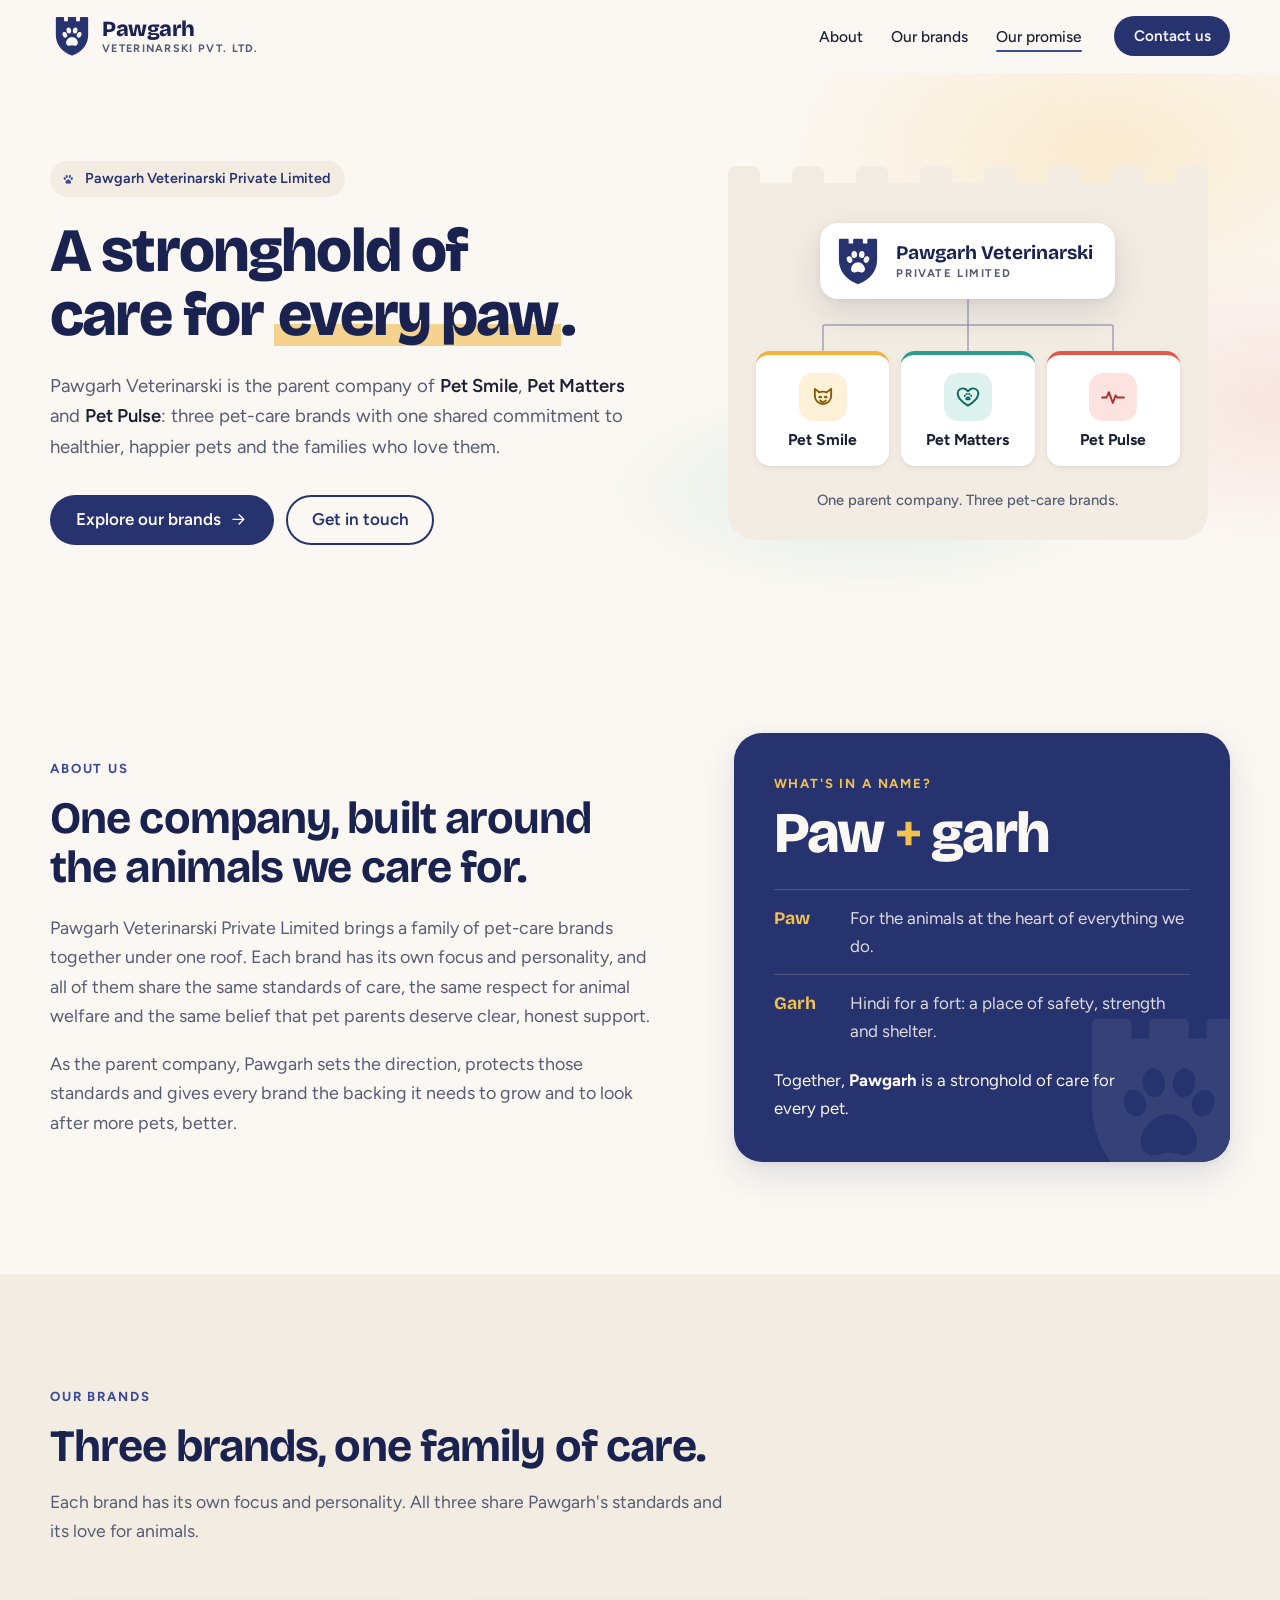
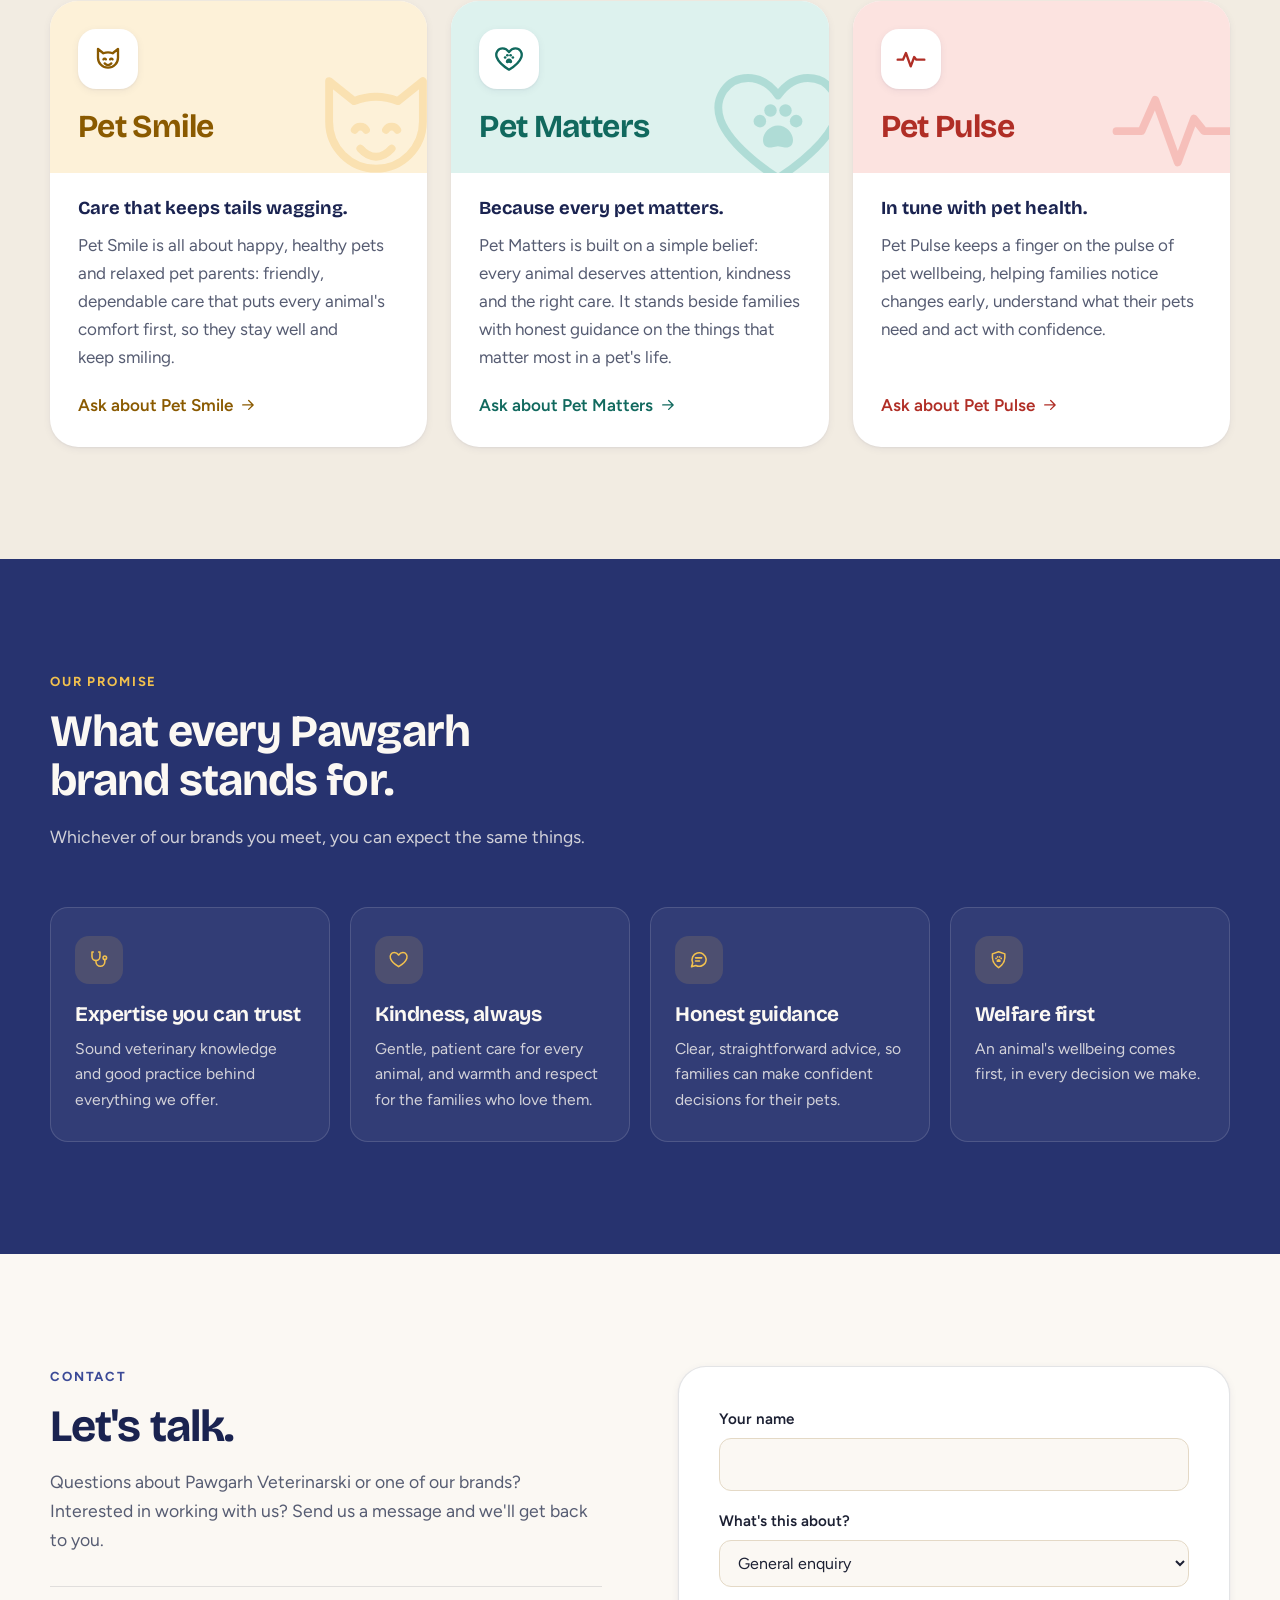
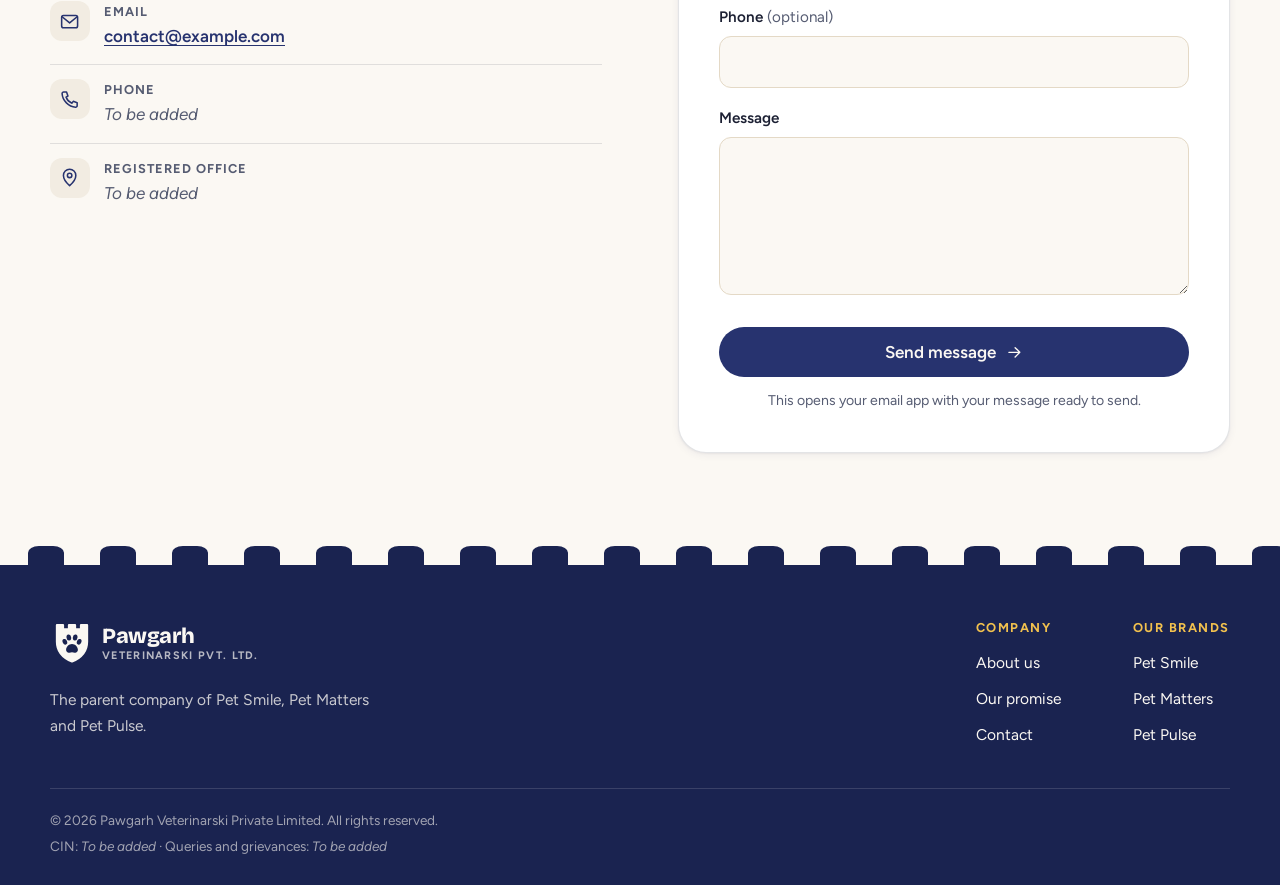
==== commit 01ef6e4d: "Build Pawgarh Veterinarski Private Limited website Replace the GitHub Skills course README with a st" ====
--- a/index.html
+++ b/index.html
@@ -3,47 +3,74 @@
 <head>
   <meta charset="utf-8">
   <meta name="viewport" content="width=device-width, initial-scale=1">
-  <title>Megafauna Welfare Foundation | Care and justice for street animals</title>
-  <meta name="description" content="Megafauna Welfare Foundation is a Chandigarh-based non-profit protecting stray and neglected animals across the Tricity through daily feeding, emergency veterinary aid, legal aid and community education.">
-  <meta name="theme-color" content="#1E4D3A">
+  <title>Pawgarh Veterinarski | Pet Smile, Pet Matters &amp; Pet Pulse</title>
+  <meta name="description" content="Pawgarh Veterinarski Private Limited is the parent company of Pet Smile, Pet Matters and Pet Pulse: three pet-care brands with one shared commitment to healthier, happier pets and the families who love them.">
+  <meta name="theme-color" content="#27336F">
 
   <meta property="og:type" content="website">
-  <meta property="og:site_name" content="Megafauna Welfare Foundation">
-  <meta property="og:title" content="Megafauna Welfare Foundation">
-  <meta property="og:description" content="Food, care and justice for the animals who share our streets in Chandigarh, Mohali and Panchkula.">
+  <meta property="og:site_name" content="Pawgarh Veterinarski Private Limited">
+  <meta property="og:title" content="Pawgarh Veterinarski Private Limited">
+  <meta property="og:description" content="The parent company of Pet Smile, Pet Matters and Pet Pulse. A stronghold of care for every paw.">
   <meta property="og:url" content="https://megafaunawelfare.github.io/github-pages/">
   <meta property="og:image" content="https://megafaunawelfare.github.io/github-pages/assets/img/og-image.png">
+  <meta property="og:image:width" content="1200">
+  <meta property="og:image:height" content="630">
+  <meta property="og:image:alt" content="Pawgarh Veterinarski Private Limited, the parent company of Pet Smile, Pet Matters and Pet Pulse">
   <meta name="twitter:card" content="summary_large_image">
 
   <link rel="icon" href="assets/img/logo.svg" type="image/svg+xml">
   <link rel="preconnect" href="https://fonts.googleapis.com">
   <link rel="preconnect" href="https://fonts.gstatic.com" crossorigin>
-  <link rel="stylesheet" href="https://fonts.googleapis.com/css2?family=DM+Sans:opsz,wght@9..40,400;9..40,500;9..40,600;9..40,700&family=Fraunces:opsz,wght@9..144,500;9..144,600;9..144,700&display=swap">
+  <link rel="stylesheet" href="https://fonts.googleapis.com/css2?family=Bricolage+Grotesque:opsz,wght@12..96,500..800&family=Figtree:wght@400..700&display=swap">
   <link rel="stylesheet" href="assets/css/styles.css">
   <script>document.documentElement.classList.add('js');</script>
+
+  <!-- Tells search engines that the three brands belong to this company -->
+  <script type="application/ld+json">
+  {
+    "@context": "https://schema.org",
+    "@type": "Organization",
+    "name": "Pawgarh Veterinarski Private Limited",
+    "alternateName": "Pawgarh",
+    "url": "https://megafaunawelfare.github.io/github-pages/",
+    "logo": "https://megafaunawelfare.github.io/github-pages/assets/img/logo.svg",
+    "brand": [
+      { "@type": "Brand", "name": "Pet Smile" },
+      { "@type": "Brand", "name": "Pet Matters" },
+      { "@type": "Brand", "name": "Pet Pulse" }
+    ]
+  }
+  </script>
 </head>
 <body>
   <!-- Icon sprite: referenced below with <use href="#i-name"> -->
   <svg width="0" height="0" style="position:absolute" aria-hidden="true">
     <defs>
-      <symbol id="i-bowl" viewBox="0 0 24 24"><path d="M3 12h18a9 7 0 0 1-18 0Z"/><path d="M8 20h8"/><path d="M9 4c0 1.5 1.5 1.5 1.5 3M13.5 4c0 1.5 1.5 1.5 1.5 3"/></symbol>
-      <symbol id="i-vet" viewBox="0 0 24 24"><path d="M12 21s-7-4.5-7-11V5.5L12 3l7 2.5V10c0 6.5-7 11-7 11Z"/><path d="M12 8v6M9 11h6"/></symbol>
-      <symbol id="i-scale" viewBox="0 0 24 24"><path d="M12 4v17M8 21h8M4 7h16"/><path d="M6 7l-3 7a3.4 3.4 0 0 0 6 0L6 7ZM18 7l-3 7a3.4 3.4 0 0 0 6 0l-3-7Z"/><circle cx="12" cy="4" r="1"/></symbol>
-      <symbol id="i-megaphone" viewBox="0 0 24 24"><path d="M3 10.5v3a1 1 0 0 0 1 1h2.5L12 19V5L6.5 9.5H4a1 1 0 0 0-1 1Z"/><path d="M15.5 9a4 4 0 0 1 0 6M18.5 6a8 8 0 0 1 0 12"/></symbol>
-      <symbol id="i-syringe" viewBox="0 0 24 24"><path d="m18 2 4 4M17 7l3-3"/><path d="M19 9 8.7 19.3a2.4 2.4 0 0 1-3.4 0l-.6-.6a2.4 2.4 0 0 1 0-3.4L15 5"/><path d="m9 11 4 4M5 19l-3 3M14 4l6 6"/></symbol>
-      <symbol id="i-collar" viewBox="0 0 24 24"><ellipse cx="12" cy="8.5" rx="8" ry="4"/><path d="M12 12.5v2.5"/><circle cx="12" cy="18" r="2.6"/><path d="M2.5 15.5 1 17M21.5 15.5 23 17M5 19l-1 2M19 19l1 2"/></symbol>
-      <symbol id="i-shield-alert" viewBox="0 0 24 24"><path d="M12 21s-7-4.5-7-11V5.5L12 3l7 2.5V10c0 6.5-7 11-7 11Z"/><path d="M12 8v4.5M12 15.5v.01"/></symbol>
+      <!-- Pawgarh crest: a fort wall ("garh") with a paw. Colours come from --crest-body and --crest-paw. -->
+      <symbol id="crest" viewBox="0 0 64 64">
+        <path style="fill: var(--crest-body, #27336F); stroke: var(--crest-body, #27336F)" stroke-width="3" stroke-linejoin="round" d="M10 6h9v6h8.5V6h9v6H45V6h9v24c0 14.5-9 23.5-22 29C19 53.5 10 44.5 10 30Z"/>
+        <g style="fill: var(--crest-paw, #FBF8F3)">
+          <path d="M32 33.5c4.6 0 8.6 4.4 8.6 8.4 0 3-2.3 4.6-4.8 4.1-1.3-.3-2.5-.7-3.8-.7s-2.5.4-3.8.7c-2.5.5-4.8-1.1-4.8-4.1 0-4 4-8.4 8.6-8.4Z"/>
+          <ellipse cx="21.6" cy="30.2" rx="3.3" ry="4.2" transform="rotate(-22 21.6 30.2)"/>
+          <ellipse cx="27.4" cy="24" rx="3.4" ry="4.4" transform="rotate(-8 27.4 24)"/>
+          <ellipse cx="36.6" cy="24" rx="3.4" ry="4.4" transform="rotate(8 36.6 24)"/>
+          <ellipse cx="42.4" cy="30.2" rx="3.3" ry="4.2" transform="rotate(22 42.4 30.2)"/>
+        </g>
+      </symbol>
+      <symbol id="i-paw" viewBox="0 0 24 24"><g fill="currentColor" stroke="none"><path d="M12 12.4c2.2 0 4.1 2.1 4.1 4 0 1.5-1.1 2.2-2.3 2-.6-.1-1.2-.3-1.8-.3s-1.2.2-1.8.3c-1.2.2-2.3-.5-2.3-2 0-1.9 1.9-4 4.1-4Z"/><ellipse cx="6.9" cy="10.9" rx="1.6" ry="2" transform="rotate(-22 6.9 10.9)"/><ellipse cx="9.7" cy="7.9" rx="1.6" ry="2.1" transform="rotate(-8 9.7 7.9)"/><ellipse cx="14.3" cy="7.9" rx="1.6" ry="2.1" transform="rotate(8 14.3 7.9)"/><ellipse cx="17.1" cy="10.9" rx="1.6" ry="2" transform="rotate(22 17.1 10.9)"/></g></symbol>
+      <symbol id="i-smile" viewBox="0 0 24 24"><path d="M4.5 11V4.5l4 3.2a9.5 9.5 0 0 1 7 0l4-3.2V11a7.5 7.5 0 0 1-15 0Z"/><path d="M8.6 12.3c.4-.7 1.4-.7 1.8 0M13.6 12.3c.4-.7 1.4-.7 1.8 0"/><path d="M9.5 15.3c.8.9 1.6 1.3 2.5 1.3s1.7-.4 2.5-1.3"/></symbol>
+      <symbol id="i-heart-paw" viewBox="0 0 24 24"><path d="M12 20s-7.5-4.6-9.2-9.3C1.6 7.3 3.8 4 7.2 4c2 0 3.6 1.1 4.8 2.8C13.2 5.1 14.8 4 16.8 4c3.4 0 5.6 3.3 4.4 6.7C19.5 15.4 12 20 12 20Z"/><g fill="currentColor" stroke="none"><path d="M12 11.6c1.3 0 2.4 1.2 2.4 2.3 0 .9-.6 1.3-1.3 1.2l-1.1-.2-1.1.2c-.7.1-1.3-.3-1.3-1.2 0-1.1 1.1-2.3 2.4-2.3Z"/><circle cx="9.1" cy="10.9" r="1"/><circle cx="10.8" cy="9.2" r="1"/><circle cx="13.2" cy="9.2" r="1"/><circle cx="14.9" cy="10.9" r="1"/></g></symbol>
+      <symbol id="i-pulse" viewBox="0 0 24 24"><path d="M2 12.5h4l2.2-5 3.6 10 2.6-7 1.6 2H22"/></symbol>
+      <symbol id="i-stethoscope" viewBox="0 0 24 24"><path d="M6 3.5H4.5v5a4.5 4.5 0 0 0 9 0v-5H12"/><path d="M9 13v1.5a5 5 0 0 0 10 0V12"/><circle cx="19" cy="10" r="2"/></symbol>
       <symbol id="i-heart" viewBox="0 0 24 24"><path d="M12 20s-7.5-4.6-9.2-9.3C1.6 7.3 3.8 4 7.2 4c2 0 3.6 1.1 4.8 2.8C13.2 5.1 14.8 4 16.8 4c3.4 0 5.6 3.3 4.4 6.7C19.5 15.4 12 20 12 20Z"/></symbol>
-      <symbol id="i-users" viewBox="0 0 24 24"><circle cx="9" cy="8" r="3.5"/><path d="M2.5 20a6.5 6.5 0 0 1 13 0"/><path d="M16 4.6a3.5 3.5 0 0 1 0 6.8M18.5 14.2A6.5 6.5 0 0 1 21.5 20"/></symbol>
-      <symbol id="i-flag" viewBox="0 0 24 24"><path d="M5 21V4M5 4h11l-2 4 2 4H5"/></symbol>
-      <symbol id="i-share" viewBox="0 0 24 24"><circle cx="18" cy="5" r="2.5"/><circle cx="6" cy="12" r="2.5"/><circle cx="18" cy="19" r="2.5"/><path d="m8.2 10.8 7.6-4.6M8.2 13.2l7.6 4.6"/></symbol>
+      <symbol id="i-chat" viewBox="0 0 24 24"><path d="M20.5 11.5a8 8 0 0 1-11.7 7.1L4 20l1.3-4.3A8 8 0 1 1 20.5 11.5Z"/><path d="M8.5 10h7M8.5 13.5h4.5"/></symbol>
+      <symbol id="i-shield-paw" viewBox="0 0 24 24"><path d="M12 21s-7-4.5-7-11V5.5L12 3l7 2.5V10c0 6.5-7 11-7 11Z"/><g fill="currentColor" stroke="none"><path d="M12 11.3c1.3 0 2.4 1.2 2.4 2.3 0 .9-.6 1.3-1.3 1.2l-1.1-.2-1.1.2c-.7.1-1.3-.3-1.3-1.2 0-1.1 1.1-2.3 2.4-2.3Z"/><circle cx="9.1" cy="10.6" r="1"/><circle cx="10.8" cy="8.9" r="1"/><circle cx="13.2" cy="8.9" r="1"/><circle cx="14.9" cy="10.6" r="1"/></g></symbol>
       <symbol id="i-arrow" viewBox="0 0 24 24"><path d="M5 12h14M13 6l6 6-6 6"/></symbol>
-      <symbol id="i-external" viewBox="0 0 24 24"><path d="M14 4h6v6M20 4l-9 9"/><path d="M18 14v5a1 1 0 0 1-1 1H5a1 1 0 0 1-1-1V7a1 1 0 0 1 1-1h5"/></symbol>
       <symbol id="i-mail" viewBox="0 0 24 24"><rect x="3" y="5" width="18" height="14" rx="2"/><path d="m3.5 6.5 8.5 7 8.5-7"/></symbol>
+      <symbol id="i-phone" viewBox="0 0 24 24"><path d="M5.2 3.5h3.3l1.6 4.4-2.1 1.4a11.5 11.5 0 0 0 6.7 6.7l1.4-2.1 4.4 1.6v3.3a1.7 1.7 0 0 1-1.8 1.7C10.9 20 4 13.1 3.5 5.3a1.7 1.7 0 0 1 1.7-1.8Z"/></symbol>
       <symbol id="i-pin" viewBox="0 0 24 24"><path d="M12 21s-7-6.2-7-11.5a7 7 0 0 1 14 0C19 14.8 12 21 12 21Z"/><circle cx="12" cy="9.5" r="2.5"/></symbol>
       <symbol id="i-menu" viewBox="0 0 24 24"><path d="M4 7h16M4 12h16M4 17h16"/></symbol>
       <symbol id="i-close" viewBox="0 0 24 24"><path d="M6 6l12 12M18 6 6 18"/></symbol>
-      <symbol id="i-check" viewBox="0 0 24 24"><path d="m5 12.5 4.5 4.5L19 7.5"/></symbol>
     </defs>
   </svg>
 
@@ -51,11 +78,11 @@
 
   <header class="site-header" id="top">
     <div class="container header-inner">
-      <a class="brand" href="#top" aria-label="Megafauna Welfare Foundation, back to top">
-        <img src="assets/img/logo.svg" alt="" width="40" height="40">
+      <a class="brand" href="#top" aria-label="Pawgarh Veterinarski Pvt. Ltd., back to top">
+        <svg class="crest" width="44" height="44" aria-hidden="true"><use href="#crest"/></svg>
         <span class="brand-text">
-          <span class="brand-name">Megafauna</span>
-          <span class="brand-sub">Welfare Foundation</span>
+          <span class="brand-name">Pawgarh</span>
+          <span class="brand-sub">Veterinarski Pvt. Ltd.</span>
         </span>
       </a>
 
@@ -68,13 +95,10 @@
       <nav class="site-nav" id="site-nav" aria-label="Main">
         <ul>
           <li><a href="#about">About</a></li>
-          <li><a href="#work">Our work</a></li>
-          <li><a href="#help">Animal in need?</a></li>
-          <li><a href="#law">Know the law</a></li>
-          <li><a href="#involved">Get involved</a></li>
-          <li><a href="#contact">Contact</a></li>
+          <li><a href="#brands">Our brands</a></li>
+          <li><a href="#promise">Our promise</a></li>
         </ul>
-        <a class="btn btn-accent btn-sm" href="#donate">Donate</a>
+        <a class="btn btn-primary btn-sm" href="#contact">Contact us</a>
       </nav>
     </div>
   </header>
@@ -84,289 +108,160 @@
     <section class="hero">
       <div class="container hero-grid">
         <div class="hero-copy">
-          <p class="eyebrow"><svg class="icon" aria-hidden="true"><use href="#i-pin"/></svg> Chandigarh &middot; Mohali &middot; Panchkula</p>
-          <h1>Food, care and justice for the animals who share our streets.</h1>
-          <p class="lead">Megafauna Welfare Foundation is a non-profit working across the Chandigarh Tricity to protect stray and neglected animals through daily feeding, emergency veterinary care, legal action and community education.</p>
+          <p class="eyebrow"><svg class="icon" aria-hidden="true"><use href="#i-paw"/></svg> Pawgarh Veterinarski Private Limited</p>
+          <h1>A stronghold of care for <span class="highlight">every&nbsp;paw</span>.</h1>
+          <p class="lead">Pawgarh Veterinarski is the parent company of <strong>Pet Smile</strong>, <strong>Pet Matters</strong> and <strong>Pet Pulse</strong>: three pet-care brands with one shared commitment to healthier, happier pets and the families who love them.</p>
           <div class="hero-actions">
-            <a class="btn btn-accent" href="#donate">Support our work <svg class="icon" aria-hidden="true"><use href="#i-arrow"/></svg></a>
-            <a class="btn btn-ghost" href="#help">Found an animal in need?</a>
-          </div>
-          <p class="hero-note"><svg class="icon" aria-hidden="true"><use href="#i-check"/></svg> Registered non-profit under the Companies Act, 2013</p>
-        </div>
-
-        <div class="hero-art" aria-hidden="true">
-          <div class="art-frame">
-            <svg class="art-dog" viewBox="0 0 400 420" xmlns="http://www.w3.org/2000/svg">
-              <circle class="art-sun" cx="230" cy="190" r="150"/>
-              <path class="art-tail" d="M300 360 C 345 360, 372 330, 366 292 C 362 268, 344 258, 330 266"/>
-              <path class="art-body" d="M88 127 C 98 115, 120 110, 136 106 C 142 98, 146 94, 150 90 L 154 46 C 166 60, 174 72, 180 84 L 194 52 C 202 68, 206 84, 204 100 C 214 116, 220 132, 224 146 C 238 186, 262 220, 292 256 C 322 290, 330 338, 314 368 C 322 374, 330 382, 328 392 L 248 392 C 236 388, 232 380, 232 372 L 214 380 C 216 386, 214 392, 206 392 L 162 392 C 158 386, 162 380, 170 378 C 172 330, 166 280, 156 240 C 150 214, 146 196, 140 172 C 136 160, 132 152, 126 148 C 116 146, 104 144, 96 140 C 86 138, 82 132, 88 127 Z"/>
-              <path class="art-shade" d="M236 372 C 236 326, 258 290, 294 280 C 318 302, 326 340, 314 368 C 304 382, 276 388, 252 390 C 242 388, 236 382, 236 372 Z"/>
-              <path class="art-leg" d="M190 378 C 192 330, 186 282, 176 246"/>
-              <path class="art-collar" d="M140 170 C 162 168, 196 156, 222 140"/>
-              <circle class="art-tag" cx="160" cy="180" r="7"/>
-              <circle class="art-eye" cx="140" cy="116" r="4"/>
-              <line class="art-ground" x1="40" y1="393" x2="380" y2="393"/>
-            </svg>
-          </div>
-          <div class="float-card float-card--top">
-            <span class="float-num">1,000+</span>
-            <span class="float-label">street animals fed every day</span>
-          </div>
-          <div class="float-card float-card--bottom">
-            <span class="float-icon"><svg class="icon" aria-hidden="true"><use href="#i-vet"/></svg></span>
-            <span class="float-label">Emergency vet aid across the Tricity</span>
-          </div>
-        </div>
+            <a class="btn btn-primary" href="#brands">Explore our brands <svg class="icon" aria-hidden="true"><use href="#i-arrow"/></svg></a>
+            <a class="btn btn-ghost" href="#contact">Get in touch</a>
+          </div>
+        </div>
+
+        <!-- The brand family: parent company with its three brands underneath -->
+        <figure class="family">
+          <div class="family-parent">
+            <svg class="crest" width="52" height="52" aria-hidden="true"><use href="#crest"/></svg>
+            <span class="family-parent-text">
+              <span class="family-parent-name">Pawgarh Veterinarski</span>
+              <span class="family-parent-sub">Private Limited</span>
+            </span>
+          </div>
+          <ul class="family-brands">
+            <li class="family-brand tone-smile">
+              <a href="#pet-smile">
+                <span class="family-icon"><svg class="icon" aria-hidden="true"><use href="#i-smile"/></svg></span>
+                Pet Smile
+              </a>
+            </li>
+            <li class="family-brand tone-matters">
+              <a href="#pet-matters">
+                <span class="family-icon"><svg class="icon" aria-hidden="true"><use href="#i-heart-paw"/></svg></span>
+                Pet Matters
+              </a>
+            </li>
+            <li class="family-brand tone-pulse">
+              <a href="#pet-pulse">
+                <span class="family-icon"><svg class="icon" aria-hidden="true"><use href="#i-pulse"/></svg></span>
+                Pet Pulse
+              </a>
+            </li>
+          </ul>
+          <figcaption>One parent company. Three pet-care brands.</figcaption>
+        </figure>
       </div>
     </section>
 
     <!-- About -->
     <section class="section" id="about">
       <div class="container about-grid">
-        <div class="reveal">
-          <p class="kicker">Who we are</p>
-          <h2>Standing up for animals who have no one else.</h2>
-        </div>
         <div class="about-copy reveal">
-          <p>Megafauna Welfare Foundation, or <strong>MegaFauna</strong>, is a not-for-profit company registered under the Companies Act, 2013 and based in Chandigarh. We are dedicated to the legal and ethical treatment of street animals.</p>
-          <p>Our mission is to protect and improve the lives of stray and neglected animals through <em>proactive care</em>, <em>legal protection</em> and <em>community involvement</em>. The foundation was co-founded by animal rights activist Udit Bhatia, and we work alongside the feeders, volunteers and residents who look after animals in their neighbourhoods.</p>
-        </div>
-      </div>
-
-      <div class="container pillars">
-        <article class="pillar reveal">
-          <span class="pillar-icon"><svg class="icon" aria-hidden="true"><use href="#i-heart"/></svg></span>
-          <h3>Proactive care</h3>
-          <p>Daily meals, vaccinations and emergency treatment, so animals get help before a crisis and during one.</p>
-        </article>
-        <article class="pillar reveal">
-          <span class="pillar-icon"><svg class="icon" aria-hidden="true"><use href="#i-scale"/></svg></span>
-          <h3>Legal protection</h3>
-          <p>Using the law to stop cruelty and to protect animals and the people who care for them.</p>
-        </article>
-        <article class="pillar reveal">
-          <span class="pillar-icon"><svg class="icon" aria-hidden="true"><use href="#i-users"/></svg></span>
-          <h3>Community involvement</h3>
-          <p>Helping neighbourhoods understand animal welfare law and live alongside animals responsibly.</p>
-        </article>
-      </div>
-    </section>
-
-    <!-- Our work -->
-    <section class="section section--sand" id="work">
+          <p class="kicker">About us</p>
+          <h2>One company, built around the animals we care for.</h2>
+          <p>Pawgarh Veterinarski Private Limited brings a family of pet-care brands together under one roof. Each brand has its own focus and personality, and all of them share the same standards of care, the same respect for animal welfare and the same belief that pet parents deserve clear, honest support.</p>
+          <p>As the parent company, Pawgarh sets the direction, protects those standards and gives every brand the backing it needs to grow and to look after more pets, better.</p>
+        </div>
+
+        <aside class="name-card reveal" aria-labelledby="name-card-title">
+          <svg class="name-card-crest" aria-hidden="true"><use href="#crest"/></svg>
+          <p class="name-card-kicker" id="name-card-title">What's in a name?</p>
+          <p class="name-eq" aria-hidden="true">Paw <span>+</span> garh</p>
+          <dl class="name-parts">
+            <div>
+              <dt>Paw</dt>
+              <dd>For the animals at the heart of everything we do.</dd>
+            </div>
+            <div>
+              <dt>Garh</dt>
+              <dd>Hindi for a fort: a place of safety, strength and shelter.</dd>
+            </div>
+          </dl>
+          <p class="name-result">Together, <strong>Pawgarh</strong> is a stronghold of care for every pet.</p>
+        </aside>
+      </div>
+    </section>
+
+    <!-- Our brands -->
+    <section class="section section--stone" id="brands">
       <div class="container">
         <div class="section-head reveal">
-          <p class="kicker">Our work</p>
-          <h2>Four programmes. One goal: no animal left behind.</h2>
-          <p>From a daily meal to a day in court, our programmes cover the whole journey of care for a street animal.</p>
-        </div>
-
-        <div class="programs">
-          <article class="program reveal">
-            <span class="program-icon program-icon--saffron"><svg class="icon" aria-hidden="true"><use href="#i-bowl"/></svg></span>
-            <h3>Feeding Project</h3>
-            <p>Nutritious meals, every single day, for more than 1,000 stray animals across the Chandigarh Tricity and neighbouring areas.</p>
-          </article>
-          <article class="program reveal">
-            <span class="program-icon program-icon--terracotta"><svg class="icon" aria-hidden="true"><use href="#i-vet"/></svg></span>
-            <h3>Veterinary Aid Project</h3>
-            <p>Emergency treatment for injured and sick strays, delivered by a dedicated medical response team operating in and around Chandigarh.</p>
-          </article>
-          <article class="program reveal">
-            <span class="program-icon program-icon--forest"><svg class="icon" aria-hidden="true"><use href="#i-scale"/></svg></span>
-            <h3>Legal Aid Project</h3>
-            <p>Legal assistance to protect animals and their caretakers, from filing complaints and petitions to taking legal action against cruelty.</p>
-          </article>
-          <article class="program reveal">
-            <span class="program-icon program-icon--sky"><svg class="icon" aria-hidden="true"><use href="#i-megaphone"/></svg></span>
-            <h3>Sensitisation Programmes</h3>
-            <p>Awareness and education sessions that help communities understand animal welfare laws and coexist responsibly with animals.</p>
-          </article>
-        </div>
-
-        <div class="drives reveal">
-          <h3 class="drives-title">Drives &amp; campaigns</h3>
-          <ul class="drives-list">
-            <li>
-              <span class="drive-icon"><svg class="icon" aria-hidden="true"><use href="#i-syringe"/></svg></span>
-              <div>
-                <h4>Free anti-rabies vaccination</h4>
-                <p>Vaccination drives that protect street animals and the people who live around them.</p>
-              </div>
-            </li>
-            <li>
-              <span class="drive-icon"><svg class="icon" aria-hidden="true"><use href="#i-collar"/></svg></span>
-              <div>
-                <h4>Reflective collars</h4>
-                <p>Collars that make stray dogs visible to drivers at night and help prevent road accidents.</p>
-              </div>
-            </li>
-            <li>
-              <span class="drive-icon"><svg class="icon" aria-hidden="true"><use href="#i-shield-alert"/></svg></span>
-              <div>
-                <h4>Cruelty case support</h4>
-                <p>Guidance and follow-through for people who witness or report cruelty anywhere in Chandigarh.</p>
-              </div>
-            </li>
-          </ul>
-        </div>
-      </div>
-    </section>
-
-    <!-- Impact -->
-    <section class="impact" aria-label="Our reach">
-      <div class="container impact-grid">
-        <div class="stat reveal">
-          <span class="stat-num">1,000+</span>
-          <span class="stat-label">animals fed every day</span>
-        </div>
-        <div class="stat reveal">
-          <span class="stat-num">3</span>
-          <span class="stat-label">cities across the Tricity, and growing</span>
-        </div>
-        <div class="stat reveal">
-          <span class="stat-num">4</span>
-          <span class="stat-label">core programmes, plus regular drives</span>
-        </div>
-        <div class="stat reveal">
-          <span class="stat-num">2024</span>
-          <span class="stat-label">the year we were founded</span>
-        </div>
-      </div>
-    </section>
-
-    <!-- Emergency guidance -->
-    <section class="section" id="help">
-      <div class="container help-grid">
-        <div class="help-intro reveal">
-          <p class="kicker kicker--alert">Animal in need?</p>
-          <h2>Found an injured or sick animal? Here's what to do.</h2>
-          <p>A few calm minutes can save a life. Follow these steps, then get in touch so our team can help.</p>
-          <a class="btn btn-primary" href="#contact">Contact our team <svg class="icon" aria-hidden="true"><use href="#i-arrow"/></svg></a>
-        </div>
-        <ol class="steps reveal">
-          <li>
-            <h3>Keep yourself and the animal safe</h3>
-            <p>Approach slowly and quietly. A frightened or hurt animal may bite. If it's near traffic, alert drivers and keep a safe distance.</p>
-          </li>
-          <li>
-            <h3>Note the exact location</h3>
-            <p>A landmark, sector number and a photo or short video help the rescue team find the animal quickly and judge what it needs.</p>
-          </li>
-          <li>
-            <h3>Contact us or a nearby vet</h3>
-            <p>Share the location and photos. Tell us whether the animal can move, is bleeding, or seems to be in pain.</p>
-          </li>
-          <li>
-            <h3>Offer water and shade, never medicine</h3>
-            <p>Don't give human medicines. Many common painkillers are poisonous to animals. Water and shade are safe ways to help.</p>
-          </li>
-          <li>
-            <h3>Stay nearby if you can</h3>
-            <p>Keep an eye on the animal until help arrives so it doesn't wander off or get lost.</p>
-          </li>
-        </ol>
-      </div>
-    </section>
-
-    <!-- Know the law -->
-    <section class="section section--forest" id="law">
+          <p class="kicker">Our brands</p>
+          <h2>Three brands, one family of care.</h2>
+          <p>Each brand has its own focus and personality. All three share Pawgarh's standards and its love for animals.</p>
+        </div>
+
+        <div class="brand-grid reveal">
+          <article class="brand-card tone-smile" id="pet-smile">
+            <div class="brand-card-head">
+              <span class="brand-card-icon"><svg class="icon" aria-hidden="true"><use href="#i-smile"/></svg></span>
+              <h3>Pet Smile</h3>
+              <svg class="icon brand-card-mark" aria-hidden="true"><use href="#i-smile"/></svg>
+            </div>
+            <div class="brand-card-body">
+              <p class="brand-card-tagline">Care that keeps tails wagging.</p>
+              <p>Pet Smile is all about happy, healthy pets and relaxed pet parents: friendly, dependable care that puts every animal's comfort first, so they stay well and keep smiling.</p>
+              <a class="link-arrow" href="#contact" data-topic="Pet Smile">Ask about Pet Smile <svg class="icon" aria-hidden="true"><use href="#i-arrow"/></svg></a>
+            </div>
+          </article>
+
+          <article class="brand-card tone-matters" id="pet-matters">
+            <div class="brand-card-head">
+              <span class="brand-card-icon"><svg class="icon" aria-hidden="true"><use href="#i-heart-paw"/></svg></span>
+              <h3>Pet Matters</h3>
+              <svg class="icon brand-card-mark" aria-hidden="true"><use href="#i-heart-paw"/></svg>
+            </div>
+            <div class="brand-card-body">
+              <p class="brand-card-tagline">Because every pet matters.</p>
+              <p>Pet Matters is built on a simple belief: every animal deserves attention, kindness and the right care. It stands beside families with honest guidance on the things that matter most in a pet's life.</p>
+              <a class="link-arrow" href="#contact" data-topic="Pet Matters">Ask about Pet Matters <svg class="icon" aria-hidden="true"><use href="#i-arrow"/></svg></a>
+            </div>
+          </article>
+
+          <article class="brand-card tone-pulse" id="pet-pulse">
+            <div class="brand-card-head">
+              <span class="brand-card-icon"><svg class="icon" aria-hidden="true"><use href="#i-pulse"/></svg></span>
+              <h3>Pet Pulse</h3>
+              <svg class="icon brand-card-mark" aria-hidden="true"><use href="#i-pulse"/></svg>
+            </div>
+            <div class="brand-card-body">
+              <p class="brand-card-tagline">In tune with pet health.</p>
+              <p>Pet Pulse keeps a finger on the pulse of pet wellbeing, helping families notice changes early, understand what their pets need and act with confidence.</p>
+              <a class="link-arrow" href="#contact" data-topic="Pet Pulse">Ask about Pet Pulse <svg class="icon" aria-hidden="true"><use href="#i-arrow"/></svg></a>
+            </div>
+          </article>
+        </div>
+      </div>
+    </section>
+
+    <!-- Our promise -->
+    <section class="section section--indigo" id="promise">
       <div class="container">
         <div class="section-head reveal">
-          <p class="kicker kicker--light">Know the law</p>
-          <h2>Know your rights, and theirs.</h2>
-          <p>Indian law protects animals. Knowing it is the first step to standing up for them.</p>
-        </div>
-
-        <div class="law-grid">
-          <article class="law-card reveal">
-            <p class="law-ref">Constitution of India, Article 51A(g)</p>
-            <h3>Compassion is a duty</h3>
-            <p>Every citizen has a fundamental duty to have compassion for living creatures.</p>
-          </article>
-          <article class="law-card reveal">
-            <p class="law-ref">Prevention of Cruelty to Animals Act, 1960 &middot; BNS, 2023 s.325</p>
-            <h3>Cruelty is a crime</h3>
-            <p>Beating, torturing or causing an animal unnecessary pain is an offence. Killing, poisoning or maiming an animal is punishable with up to five years' imprisonment.</p>
-          </article>
-          <article class="law-card reveal">
-            <p class="law-ref">Animal Birth Control Rules, 2023</p>
-            <h3>Sterilise, vaccinate, return</h3>
-            <p>Community dogs are to be sterilised, vaccinated against rabies and released back in the same area they were picked up from.</p>
-          </article>
-          <article class="law-card reveal">
-            <p class="law-ref">Good practice for feeders</p>
-            <h3>Feed with care</h3>
-            <p>Use a designated or agreed spot away from play areas and entrances, feed at regular times and clean up afterwards. If you're harassed for feeding, talk to us.</p>
-          </article>
-        </div>
-
-        <p class="law-note reveal">This is general information, not legal advice. Laws, rules and court orders change and can apply differently from place to place. If you're facing a specific situation, contact us and our Legal Aid Project can guide you.</p>
-      </div>
-    </section>
-
-    <!-- Get involved -->
-    <section class="section" id="involved">
-      <div class="container">
-        <div class="section-head reveal">
-          <p class="kicker">Get involved</p>
-          <h2>Kindness is a team effort.</h2>
-          <p>Whether you have an hour a week or a voice to lend, there's a place for you at MegaFauna.</p>
-        </div>
-
-        <div class="involve-grid">
-          <a class="involve-card reveal" href="#contact" data-topic="Volunteering">
-            <span class="involve-icon"><svg class="icon" aria-hidden="true"><use href="#i-users"/></svg></span>
-            <h3>Volunteer</h3>
-            <p>Join feeding rounds, help out at rescue and vaccination drives, or support awareness sessions in your community.</p>
-            <span class="link-arrow">Sign up <svg class="icon" aria-hidden="true"><use href="#i-arrow"/></svg></span>
-          </a>
-          <a class="involve-card reveal" href="#contact" data-topic="Reporting cruelty">
-            <span class="involve-icon"><svg class="icon" aria-hidden="true"><use href="#i-flag"/></svg></span>
-            <h3>Report cruelty</h3>
-            <p>Seen an animal being hurt, poisoned or abandoned? Record what you safely can and tell us. We'll help you take it forward.</p>
-            <span class="link-arrow">Report a case <svg class="icon" aria-hidden="true"><use href="#i-arrow"/></svg></span>
-          </a>
-          <a class="involve-card reveal" href="#law">
-            <span class="involve-icon"><svg class="icon" aria-hidden="true"><use href="#i-share"/></svg></span>
-            <h3>Spread the word</h3>
-            <p>Share our work, and talk to your RWA about humane, lawful ways of living with community animals.</p>
-            <span class="link-arrow">Know the law <svg class="icon" aria-hidden="true"><use href="#i-arrow"/></svg></span>
-          </a>
-          <a class="involve-card reveal" href="#donate">
-            <span class="involve-icon"><svg class="icon" aria-hidden="true"><use href="#i-heart"/></svg></span>
-            <h3>Donate</h3>
-            <p>Fund food, medicines, vaccines and legal action for animals who depend on us every day.</p>
-            <span class="link-arrow">Give now <svg class="icon" aria-hidden="true"><use href="#i-arrow"/></svg></span>
-          </a>
-        </div>
-      </div>
-    </section>
-
-    <!-- Donate -->
-    <section class="section section--sand" id="donate">
-      <div class="container">
-        <div class="donate-panel reveal">
-          <div class="donate-copy">
-            <p class="kicker">Donate</p>
-            <h2>Help us be there for every animal that needs us.</h2>
-            <p>We rely on the generosity of people who care. Your donation goes directly into our work on the streets of the Tricity.</p>
-            <div class="donate-actions">
-              <a class="btn btn-accent" href="https://give.do/ngos/megafauna-welfare-foundation" target="_blank" rel="noopener">Donate via Give.do <svg class="icon" aria-hidden="true"><use href="#i-external"/></svg></a>
-              <a class="btn btn-ghost" href="#contact" data-topic="Donating">Other ways to give</a>
-            </div>
-            <p class="donate-small">Want to donate food, medicines or supplies instead? Get in touch and we'll tell you what's needed most.</p>
-          </div>
-          <div class="donate-list">
-            <h3>Your support funds</h3>
-            <ul>
-              <li><svg class="icon" aria-hidden="true"><use href="#i-bowl"/></svg> Daily meals for 1,000+ street animals</li>
-              <li><svg class="icon" aria-hidden="true"><use href="#i-vet"/></svg> Emergency treatment and medicines</li>
-              <li><svg class="icon" aria-hidden="true"><use href="#i-syringe"/></svg> Anti-rabies vaccines</li>
-              <li><svg class="icon" aria-hidden="true"><use href="#i-collar"/></svg> Reflective collars for road safety</li>
-              <li><svg class="icon" aria-hidden="true"><use href="#i-scale"/></svg> Legal action against cruelty</li>
-            </ul>
-          </div>
+          <p class="kicker kicker--light">Our promise</p>
+          <h2>What every Pawgarh brand stands for.</h2>
+          <p>Whichever of our brands you meet, you can expect the same things.</p>
+        </div>
+
+        <div class="promise-grid reveal">
+          <article class="promise">
+            <span class="promise-icon"><svg class="icon" aria-hidden="true"><use href="#i-stethoscope"/></svg></span>
+            <h3>Expertise you can trust</h3>
+            <p>Sound veterinary knowledge and good practice behind everything we offer.</p>
+          </article>
+          <article class="promise">
+            <span class="promise-icon"><svg class="icon" aria-hidden="true"><use href="#i-heart"/></svg></span>
+            <h3>Kindness, always</h3>
+            <p>Gentle, patient care for every animal, and warmth and respect for the families who love them.</p>
+          </article>
+          <article class="promise">
+            <span class="promise-icon"><svg class="icon" aria-hidden="true"><use href="#i-chat"/></svg></span>
+            <h3>Honest guidance</h3>
+            <p>Clear, straightforward advice, so families can make confident decisions for their pets.</p>
+          </article>
+          <article class="promise">
+            <span class="promise-icon"><svg class="icon" aria-hidden="true"><use href="#i-shield-paw"/></svg></span>
+            <h3>Welfare first</h3>
+            <p>An animal's wellbeing comes first, in every decision we make.</p>
+          </article>
         </div>
       </div>
     </section>
@@ -376,35 +271,37 @@
       <div class="container contact-grid">
         <div class="contact-info reveal">
           <p class="kicker">Contact</p>
-          <h2>Get in touch.</h2>
-          <p>Whether it's an animal in need, a cruelty case, or you'd like to help, we'd love to hear from you.</p>
+          <h2>Let's talk.</h2>
+          <p>Questions about Pawgarh Veterinarski or one of our brands? Interested in working with us? Send us a message and we'll get back to you.</p>
           <ul class="contact-list">
             <li>
               <span class="contact-icon"><svg class="icon" aria-hidden="true"><use href="#i-mail"/></svg></span>
               <div>
                 <span class="contact-label">Email</span>
-                <!-- TODO: replace contact@example.org with the foundation's public email address (also update data-email on the form below). -->
-                <a href="mailto:contact@example.org">contact@example.org</a>
+                <!-- TODO: replace contact@example.com with the company's email address (also update data-email on the form below). -->
+                <a href="mailto:contact@example.com">contact@example.com</a>
+              </div>
+            </li>
+            <li>
+              <span class="contact-icon"><svg class="icon" aria-hidden="true"><use href="#i-phone"/></svg></span>
+              <div>
+                <span class="contact-label">Phone</span>
+                <!-- TODO: add the company's phone number, for example: <a href="tel:+91XXXXXXXXXX">+91 XXXXX XXXXX</a> -->
+                <span class="placeholder">To be added</span>
               </div>
             </li>
             <li>
               <span class="contact-icon"><svg class="icon" aria-hidden="true"><use href="#i-pin"/></svg></span>
               <div>
-                <span class="contact-label">Where we work</span>
-                <span>Chandigarh, Mohali, Panchkula and neighbouring areas</span>
+                <span class="contact-label">Registered office</span>
+                <!-- TODO: add the registered office address. -->
+                <span class="placeholder">To be added</span>
               </div>
             </li>
-            <li>
-              <span class="contact-icon"><svg class="icon" aria-hidden="true"><use href="#i-heart"/></svg></span>
-              <div>
-                <span class="contact-label">Donate online</span>
-                <a href="https://give.do/ngos/megafauna-welfare-foundation" target="_blank" rel="noopener">give.do/ngos/megafauna-welfare-foundation</a>
-              </div>
-            </li>
           </ul>
         </div>
 
-        <form class="contact-form reveal" id="contact-form" data-email="contact@example.org" novalidate>
+        <form class="contact-form reveal" id="contact-form" data-email="contact@example.com" novalidate>
           <div class="field">
             <label for="cf-name">Your name</label>
             <input id="cf-name" name="name" type="text" autocomplete="name" required>
@@ -412,17 +309,17 @@
           <div class="field">
             <label for="cf-topic">What's this about?</label>
             <select id="cf-topic" name="topic">
-              <option>An animal in need</option>
-              <option>Reporting cruelty</option>
-              <option>Volunteering</option>
-              <option>Donating</option>
-              <option>Legal help</option>
+              <option>General enquiry</option>
+              <option>Pet Smile</option>
+              <option>Pet Matters</option>
+              <option>Pet Pulse</option>
+              <option>Partnerships &amp; business</option>
               <option>Something else</option>
             </select>
           </div>
           <div class="field">
-            <label for="cf-location">Location <span class="optional">(optional)</span></label>
-            <input id="cf-location" name="location" type="text" placeholder="e.g. Sector 17, near the market">
+            <label for="cf-phone">Phone <span class="optional">(optional)</span></label>
+            <input id="cf-phone" name="phone" type="tel" autocomplete="tel">
           </div>
           <div class="field">
             <label for="cf-message">Message</label>
@@ -439,27 +336,38 @@
   <footer class="site-footer">
     <div class="container footer-grid">
       <div class="footer-brand">
-        <a class="brand brand--light" href="#top">
-          <img src="assets/img/logo.svg" alt="" width="40" height="40">
+        <a class="brand brand--light" href="#top" aria-label="Pawgarh Veterinarski Pvt. Ltd., back to top">
+          <svg class="crest" width="44" height="44" aria-hidden="true"><use href="#crest"/></svg>
           <span class="brand-text">
-            <span class="brand-name">Megafauna</span>
-            <span class="brand-sub">Welfare Foundation</span>
+            <span class="brand-name">Pawgarh</span>
+            <span class="brand-sub">Veterinarski Pvt. Ltd.</span>
           </span>
         </a>
-        <p>Food, care and justice for the street animals of the Chandigarh Tricity.</p>
+        <p>The parent company of Pet Smile, Pet Matters and Pet Pulse.</p>
       </div>
       <nav class="footer-nav" aria-label="Footer">
-        <a href="#about">About</a>
-        <a href="#work">Our work</a>
-        <a href="#help">Animal in need?</a>
-        <a href="#law">Know the law</a>
-        <a href="#involved">Get involved</a>
-        <a href="#donate">Donate</a>
-        <a href="#contact">Contact</a>
+        <div>
+          <h2 class="footer-title">Company</h2>
+          <ul>
+            <li><a href="#about">About us</a></li>
+            <li><a href="#promise">Our promise</a></li>
+            <li><a href="#contact">Contact</a></li>
+          </ul>
+        </div>
+        <div>
+          <h2 class="footer-title">Our brands</h2>
+          <ul>
+            <li><a href="#pet-smile">Pet Smile</a></li>
+            <li><a href="#pet-matters">Pet Matters</a></li>
+            <li><a href="#pet-pulse">Pet Pulse</a></li>
+          </ul>
+        </div>
       </nav>
     </div>
     <div class="container footer-legal">
-      <p>&copy; <span id="year">2026</span> Megafauna Welfare Foundation. A not-for-profit company registered under the Companies Act, 2013 &middot; CIN U85500PB2024NPL061864</p>
+      <p>&copy; <span id="year">2026</span> Pawgarh Veterinarski Private Limited. All rights reserved.</p>
+      <!-- TODO: add the Corporate Identity Number (CIN) and the name of the person to contact for queries or grievances. -->
+      <p>CIN: <span class="placeholder">To be added</span> &middot; Queries and grievances: <span class="placeholder">To be added</span></p>
     </div>
   </footer>
 
--- a/assets/css/styles.css
+++ b/assets/css/styles.css
@@ -1,32 +1,42 @@
 /* ==========================================================================
-   Megafauna Welfare Foundation
+   Pawgarh Veterinarski Private Limited
    ========================================================================== */
 
 :root {
-  --cream: #FBF7F0;
-  --sand: #F3EADB;
-  --sand-deep: #E8D9C0;
+  --paper: #FBF8F3;
+  --stone: #F2ECE2;
+  --stone-deep: #E4D9C6;
   --white: #FFFFFF;
-  --ink: #1F2A24;
-  --muted: #56625B;
-  --forest: #1E4D3A;
-  --forest-2: #2A6249;
-  --forest-dark: #143426;
-  --accent: #B9532A;
-  --accent-hover: #9E4421;
-  --terracotta: #D2683C;
-  --saffron: #E9A23B;
-  --sky: #2F6F7E;
-  --line: rgba(31, 42, 36, 0.12);
-
-  --font-display: "Fraunces", Georgia, "Times New Roman", serif;
-  --font-body: "DM Sans", system-ui, -apple-system, "Segoe UI", Roboto, sans-serif;
+  --ink: #1C2033;
+  --muted: #565C72;
+  --indigo: #27336F;
+  --indigo-2: #3B4A97;
+  --indigo-dark: #1A2350;
+  --gold: #F2C14E;
+  --line: rgba(28, 32, 51, 0.12);
+
+  /* Brand colours: a bright tone, a darker "ink" for text and a pale tint for backgrounds */
+  --smile: #F2B33D;
+  --smile-ink: #8A5A00;
+  --smile-tint: #FDF1D8;
+  --matters: #2A9D8F;
+  --matters-ink: #11695E;
+  --matters-tint: #DDF2EE;
+  --pulse: #E5574D;
+  --pulse-ink: #B02E26;
+  --pulse-tint: #FCE3E0;
+
+  --font-display: "Bricolage Grotesque", "Trebuchet MS", system-ui, sans-serif;
+  --font-body: "Figtree", system-ui, -apple-system, "Segoe UI", Roboto, sans-serif;
 
   --r-sm: 10px;
   --r: 18px;
   --r-lg: 28px;
-  --shadow-sm: 0 1px 2px rgba(20, 52, 38, 0.06), 0 2px 8px rgba(20, 52, 38, 0.06);
-  --shadow: 0 2px 6px rgba(20, 52, 38, 0.06), 0 12px 32px rgba(20, 52, 38, 0.10);
+  --shadow-sm: 0 1px 2px rgba(26, 35, 80, 0.06), 0 2px 8px rgba(26, 35, 80, 0.06);
+  --shadow: 0 2px 6px rgba(26, 35, 80, 0.06), 0 14px 36px rgba(26, 35, 80, 0.12);
+
+  /* One merlon of a fort wall, used as a mask for the battlement edges */
+  --battlements: url("data:image/svg+xml,%3Csvg xmlns='http://www.w3.org/2000/svg' viewBox='0 0 40 18' preserveAspectRatio='none'%3E%3Cpath d='M0 18V6a6 6 0 0 1 6-6h8a6 6 0 0 1 6 6v12z'/%3E%3C/svg%3E");
 
   --container: 1180px;
   --gutter: clamp(16px, 4vw, 32px);
@@ -47,7 +57,7 @@
 
 body {
   margin: 0;
-  background: var(--cream);
+  background: var(--paper);
   color: var(--ink);
   font-family: var(--font-body);
   font-size: 1.0625rem;
@@ -61,28 +71,30 @@
 h1, h2, h3, h4 {
   margin: 0;
   font-family: var(--font-display);
-  font-weight: 600;
-  line-height: 1.12;
-  letter-spacing: -0.015em;
+  font-weight: 700;
+  line-height: 1.1;
+  letter-spacing: -0.02em;
   color: inherit;
 }
 
-h1 { font-size: clamp(2.4rem, 5.4vw, 4.1rem); }
-h2 { font-size: clamp(1.9rem, 3.6vw, 2.75rem); }
+h1 { font-size: clamp(2.5rem, 5vw, 3.85rem); font-weight: 800; line-height: 1.04; letter-spacing: -0.03em; }
+h2 { font-size: clamp(1.9rem, 3.6vw, 2.8rem); }
 h3 { font-size: 1.3rem; line-height: 1.25; }
-h4 { font-size: 1.08rem; line-height: 1.3; }
-
-p { margin: 0; }
+h1, h2 { text-wrap: balance; }
+
+p { margin: 0; text-wrap: pretty; }
 p + p { margin-top: 1em; }
 
-a { color: var(--forest); text-underline-offset: 3px; }
-a:hover { color: var(--accent); }
+a { color: var(--indigo); text-underline-offset: 3px; }
+a:hover { color: var(--indigo-2); }
 
 :focus-visible {
-  outline: 3px solid var(--saffron);
+  outline: 3px solid var(--indigo-2);
   outline-offset: 3px;
   border-radius: 4px;
 }
+.section--indigo :focus-visible,
+.site-footer :focus-visible { outline-color: var(--gold); }
 
 .container {
   width: 100%;
@@ -104,14 +116,14 @@
   left: 16px; top: -48px;
   z-index: 100;
   padding: 10px 16px;
-  background: var(--forest);
-  color: var(--cream);
+  background: var(--indigo);
+  color: var(--paper);
   border-radius: var(--r-sm);
   font-weight: 600;
   text-decoration: none;
   transition: top 0.15s;
 }
-.skip-link:focus { top: 12px; color: var(--cream); }
+.skip-link:focus { top: 12px; color: var(--paper); }
 
 .icon {
   width: 1.25em;
@@ -123,6 +135,14 @@
   stroke-linecap: round;
   stroke-linejoin: round;
 }
+
+/* Text that still needs real details: see the TODO comments in index.html */
+.placeholder { font-style: italic; color: var(--muted); }
+
+/* Brand tones: set on a brand's element, read by everything inside it */
+.tone-smile { --brand: var(--smile); --brand-ink: var(--smile-ink); --brand-tint: var(--smile-tint); }
+.tone-matters { --brand: var(--matters); --brand-ink: var(--matters-ink); --brand-tint: var(--matters-tint); }
+.tone-pulse { --brand: var(--pulse); --brand-ink: var(--pulse-ink); --brand-tint: var(--pulse-tint); }
 
 /* Buttons ---------------------------------------------------------------- */
 
@@ -146,14 +166,11 @@
 .btn .icon { width: 1.1em; height: 1.1em; transition: transform 0.2s; }
 .btn:hover .icon { transform: translateX(2px); }
 
-.btn-accent { background: var(--accent); color: var(--white); }
-.btn-accent:hover { background: var(--accent-hover); color: var(--white); }
-
-.btn-primary { background: var(--forest); color: var(--cream); }
-.btn-primary:hover { background: var(--forest-dark); color: var(--cream); }
-
-.btn-ghost { border-color: var(--forest); color: var(--forest); background: transparent; }
-.btn-ghost:hover { background: var(--forest); color: var(--cream); }
+.btn-primary { background: var(--indigo); color: var(--paper); }
+.btn-primary:hover { background: var(--indigo-dark); color: var(--paper); }
+
+.btn-ghost { border-color: var(--indigo); color: var(--indigo); background: transparent; }
+.btn-ghost:hover { background: var(--indigo); color: var(--paper); }
 
 .btn-sm { min-height: 40px; padding: 0.5em 1.15em; font-size: 0.95rem; }
 .btn-block { width: 100%; }
@@ -164,7 +181,7 @@
   position: sticky;
   top: 0;
   z-index: 50;
-  background: rgba(251, 247, 240, 0.9);
+  background: rgba(251, 248, 243, 0.9);
   -webkit-backdrop-filter: saturate(1.4) blur(10px);
   backdrop-filter: saturate(1.4) blur(10px);
   border-bottom: 1px solid transparent;
@@ -172,7 +189,7 @@
 }
 .site-header.is-scrolled {
   border-bottom-color: var(--line);
-  box-shadow: 0 4px 20px rgba(20, 52, 38, 0.06);
+  box-shadow: 0 4px 20px rgba(26, 35, 80, 0.06);
 }
 
 .header-inner {
@@ -186,33 +203,35 @@
 .brand {
   display: inline-flex;
   align-items: center;
-  gap: 10px;
-  color: var(--forest);
+  gap: 8px;
+  color: var(--indigo-dark);
   text-decoration: none;
 }
-.brand:hover { color: var(--forest); }
-.brand img { width: 40px; height: 40px; }
+.brand:hover { color: var(--indigo-dark); }
+.brand .crest { width: 44px; height: 44px; }
 .brand-text { display: flex; flex-direction: column; line-height: 1.05; }
 .brand-name {
   font-family: var(--font-display);
-  font-weight: 700;
-  font-size: 1.25rem;
-  letter-spacing: -0.01em;
+  font-weight: 800;
+  font-size: 1.35rem;
+  letter-spacing: -0.02em;
 }
 .brand-sub {
-  font-size: 0.72rem;
-  font-weight: 600;
+  margin-top: 2px;
+  font-size: 0.68rem;
+  font-weight: 700;
   letter-spacing: 0.12em;
   text-transform: uppercase;
   color: var(--muted);
 }
-.brand--light, .brand--light:hover { color: var(--cream); }
-.brand--light .brand-sub { color: rgba(251, 247, 240, 0.7); }
-
-.site-nav { display: flex; align-items: center; gap: 28px; }
+.brand--light { --crest-body: var(--paper); --crest-paw: var(--indigo-dark); }
+.brand--light, .brand--light:hover { color: var(--paper); }
+.brand--light .brand-sub { color: rgba(251, 248, 243, 0.7); }
+
+.site-nav { display: flex; align-items: center; gap: 32px; }
 .site-nav ul {
   display: flex;
-  gap: 24px;
+  gap: 28px;
   margin: 0;
   padding: 0;
   list-style: none;
@@ -231,13 +250,13 @@
   position: absolute;
   left: 0; right: 0; bottom: 0;
   height: 2px;
-  background: var(--accent);
+  background: var(--indigo-2);
   border-radius: 2px;
   transform: scaleX(0);
   transform-origin: left;
   transition: transform 0.2s;
 }
-.site-nav ul a:hover { color: var(--forest); }
+.site-nav ul a:hover { color: var(--indigo); }
 .site-nav ul a:hover::after,
 .site-nav ul a.is-active::after { transform: scaleX(1); }
 
@@ -250,7 +269,7 @@
   border: 1px solid var(--line);
   border-radius: 12px;
   background: var(--white);
-  color: var(--forest);
+  color: var(--indigo);
   cursor: pointer;
 }
 .nav-toggle .icon { width: 22px; height: 22px; }
@@ -262,13 +281,16 @@
 
 .hero {
   position: relative;
-  padding: clamp(40px, 7vw, 88px) 0 clamp(64px, 9vw, 112px);
-  background: radial-gradient(60% 60% at 90% 10%, rgba(233, 162, 59, 0.16), transparent 70%);
+  padding: clamp(40px, 7vw, 88px) 0 clamp(48px, 6vw, 80px);
+  background:
+    radial-gradient(36% 46% at 86% 14%, rgba(242, 179, 61, 0.20), transparent 70%),
+    radial-gradient(28% 38% at 100% 60%, rgba(229, 87, 77, 0.12), transparent 70%),
+    radial-gradient(30% 28% at 68% 76%, rgba(42, 157, 143, 0.13), transparent 70%);
 }
 
 .hero-grid {
   display: grid;
-  grid-template-columns: 1.1fr 0.9fr;
+  grid-template-columns: 1.05fr 0.95fr;
   align-items: center;
   gap: clamp(40px, 6vw, 80px);
 }
@@ -277,24 +299,32 @@
   display: inline-flex;
   align-items: center;
   gap: 8px;
-  margin-bottom: 20px;
+  margin-bottom: 22px;
   padding: 6px 14px 6px 10px;
   border-radius: 999px;
-  background: var(--sand);
-  color: var(--forest);
+  background: var(--stone);
+  color: var(--indigo);
   font-size: 0.9rem;
   font-weight: 600;
 }
-.eyebrow .icon { width: 1.05em; height: 1.05em; color: var(--accent); }
-
-.hero h1 { color: var(--forest-dark); max-width: 14ch; }
+.eyebrow .icon { width: 1.15em; height: 1.15em; color: var(--indigo-2); }
+
+.hero h1 { color: var(--indigo-dark); max-width: 16ch; }
+
+.highlight {
+  padding-inline: 0.06em;
+  background: linear-gradient(transparent 62%, rgba(242, 179, 61, 0.55) 62%, rgba(242, 179, 61, 0.55) 92%, transparent 92%);
+  -webkit-box-decoration-break: clone;
+  box-decoration-break: clone;
+}
 
 .lead {
-  margin-top: 22px;
-  max-width: 54ch;
+  margin-top: 24px;
+  max-width: 52ch;
   font-size: 1.16rem;
   color: var(--muted);
 }
+.lead strong { color: var(--ink); font-weight: 600; }
 
 .hero-actions {
   display: flex;
@@ -303,85 +333,131 @@
   margin-top: 32px;
 }
 
-.hero-note {
-  display: flex;
-  align-items: center;
-  gap: 8px;
-  margin-top: 24px;
-  font-size: 0.92rem;
-  color: var(--muted);
-}
-.hero-note .icon { color: var(--forest-2); stroke-width: 2.25; }
-
-.hero-art {
+/* Brand family diagram --------------------------------------------------- */
+
+.family {
   position: relative;
   width: 100%;
-  max-width: 460px;
+  max-width: 480px;
   justify-self: center;
-}
-
-.art-frame {
-  border-radius: 36px;
-  background: var(--sand);
-  overflow: hidden;
-  box-shadow: var(--shadow);
-}
-.art-dog { width: 100%; height: auto; }
-.art-sun { fill: var(--saffron); }
-.art-body { fill: var(--forest); }
-.art-shade { fill: var(--forest-2); }
-.art-tail { fill: none; stroke: var(--forest); stroke-width: 16; stroke-linecap: round; }
-.art-leg { fill: none; stroke: var(--forest-2); stroke-width: 4; stroke-linecap: round; }
-.art-collar { fill: none; stroke: var(--terracotta); stroke-width: 11; stroke-linecap: round; }
-.art-tag { fill: var(--saffron); }
-.art-eye { fill: var(--cream); }
-.art-ground { stroke: var(--forest); stroke-width: 3; stroke-linecap: round; }
-
-.float-card {
+  margin: 18px 0 0;
+  padding: clamp(28px, 4vw, 40px) clamp(14px, 3vw, 28px) clamp(20px, 3vw, 28px);
+  border-radius: 0 0 var(--r-lg) var(--r-lg);
+  background: var(--stone);
+}
+/* Battlements along the top: 15 equal parts, so a merlon sits at each corner */
+.family::before {
+  content: "";
   position: absolute;
+  left: 0; right: 0;
+  bottom: calc(100% - 1px);
+  height: 18px;
+  background: var(--stone);
+  -webkit-mask: var(--battlements) left bottom / calc(200% / 15) 100% repeat-x;
+  mask: var(--battlements) left bottom / calc(200% / 15) 100% repeat-x;
+}
+
+.family-parent {
   display: flex;
   align-items: center;
   gap: 12px;
-  padding: 14px 18px;
-  border-radius: 16px;
+  width: fit-content;
+  margin-inline: auto;
+  padding: 12px 22px 12px 12px;
+  border-radius: var(--r);
   background: var(--white);
   box-shadow: var(--shadow);
 }
-.float-card--top {
-  top: -18px;
-  right: 24px;
+.family-parent .crest { width: 52px; height: 52px; }
+.family-parent-text { display: flex; flex-direction: column; line-height: 1.15; }
+.family-parent-name {
+  font-family: var(--font-display);
+  font-weight: 700;
+  font-size: 1.2rem;
+  color: var(--indigo-dark);
+}
+.family-parent-sub {
+  margin-top: 3px;
+  font-size: 0.7rem;
+  font-weight: 700;
+  letter-spacing: 0.14em;
+  text-transform: uppercase;
+  color: var(--muted);
+}
+
+.family-brands {
+  --gap: 12px;
+  position: relative;
+  display: grid;
+  grid-template-columns: repeat(3, 1fr);
+  gap: var(--gap);
+  margin: 52px 0 0;
+  padding: 0;
+  list-style: none;
+}
+/* Connector lines: parent, down to a rail, down to each brand */
+.family-brands::before,
+.family-brands::after,
+.family-brand::before {
+  content: "";
+  position: absolute;
+  border-radius: 2px;
+  background: rgba(39, 51, 111, 0.3);
+}
+.family-brands::before { left: calc(50% - 1px); top: -52px; width: 2px; height: 26px; }
+.family-brands::after {
+  top: -27px;
+  left: calc((100% - 2 * var(--gap)) / 6);
+  right: calc((100% - 2 * var(--gap)) / 6);
+  height: 2px;
+}
+.family-brand { position: relative; }
+.family-brand::before { left: calc(50% - 1px); top: -26px; width: 2px; height: 26px; }
+
+.family-brand a {
+  display: flex;
   flex-direction: column;
-  align-items: flex-start;
-  gap: 2px;
-  max-width: 190px;
-}
-.float-card--bottom {
-  left: -32px;
-  bottom: 14%;
-  max-width: 240px;
-}
-.float-num {
-  font-family: var(--font-display);
-  font-weight: 700;
-  font-size: 1.9rem;
-  line-height: 1;
-  color: var(--accent);
-}
-.float-label { font-size: 0.88rem; font-weight: 500; line-height: 1.35; color: var(--ink); }
-.float-icon {
+  align-items: center;
+  gap: 10px;
+  height: 100%;
+  padding: 18px 6px 16px;
+  border-top: 4px solid var(--brand);
+  border-radius: 14px;
+  background: var(--white);
+  box-shadow: var(--shadow-sm);
+  color: var(--ink);
+  font-weight: 700;
+  font-size: 0.98rem;
+  line-height: 1.2;
+  text-align: center;
+  text-decoration: none;
+  transition: transform 0.25s, box-shadow 0.25s;
+}
+.family-brand a:hover { color: var(--ink); transform: translateY(-3px); box-shadow: var(--shadow); }
+
+.family-icon {
   display: grid;
   place-items: center;
-  width: 40px; height: 40px;
-  border-radius: 12px;
-  background: rgba(210, 104, 60, 0.12);
-  color: var(--accent);
+  width: 48px; height: 48px;
+  border-radius: 14px;
+  background: var(--brand-tint);
+  color: var(--brand-ink);
+}
+.family-icon .icon { width: 26px; height: 26px; }
+
+.family figcaption {
+  margin-top: 22px;
+  text-align: center;
+  font-size: 0.92rem;
+  font-weight: 500;
+  color: var(--muted);
 }
 
 /* Sections --------------------------------------------------------------- */
 
 .section { padding: clamp(64px, 9vw, 112px) 0; }
-.section--sand { background: var(--sand); }
-.section--forest { background: var(--forest); color: var(--cream); }
+.section--stone { background: var(--stone); }
+.section--indigo { background: var(--indigo); color: var(--paper); }
 
 .kicker {
   margin-bottom: 14px;
@@ -389,306 +465,190 @@
   font-weight: 700;
   letter-spacing: 0.14em;
   text-transform: uppercase;
-  color: var(--accent);
-}
-.kicker--light { color: var(--saffron); }
-.kicker--alert { color: var(--accent); }
+  color: var(--indigo-2);
+}
+.kicker--light { color: var(--gold); }
 
 .section-head { max-width: 680px; margin-bottom: clamp(36px, 5vw, 56px); }
-.section-head h2 { color: var(--forest-dark); }
+.section-head h2 { color: var(--indigo-dark); }
 .section-head p:not(.kicker) { margin-top: 16px; font-size: 1.1rem; color: var(--muted); }
-.section--forest .section-head h2 { color: var(--cream); }
-.section--forest .section-head p:not(.kicker) { color: rgba(251, 247, 240, 0.8); }
+.section--indigo .section-head h2 { color: var(--paper); }
+.section--indigo .section-head p:not(.kicker) { color: rgba(251, 248, 243, 0.8); }
 
 /* About ------------------------------------------------------------------ */
 
 .about-grid {
   display: grid;
-  grid-template-columns: 0.9fr 1.1fr;
-  gap: clamp(24px, 5vw, 72px);
-  align-items: start;
-}
-.about-grid h2 { color: var(--forest-dark); }
-.about-copy { font-size: 1.12rem; color: var(--muted); }
-.about-copy strong { color: var(--ink); }
-.about-copy em { font-style: normal; font-weight: 600; color: var(--forest); }
-
-.pillars {
+  grid-template-columns: 1.1fr 0.9fr;
+  gap: clamp(32px, 6vw, 80px);
+  align-items: center;
+}
+.about-copy h2 { color: var(--indigo-dark); }
+.about-copy p:not(.kicker) { font-size: 1.12rem; color: var(--muted); }
+.about-copy h2 + p { margin-top: 20px; }
+
+.name-card {
+  position: relative;
+  overflow: hidden;
+  padding: clamp(28px, 4vw, 40px);
+  border-radius: var(--r-lg);
+  background: var(--indigo);
+  color: var(--paper);
+  box-shadow: var(--shadow);
+}
+.name-card > :not(.name-card-crest) { position: relative; }
+.name-card-crest {
+  --crest-body: #364178;
+  --crest-paw: var(--indigo);
+  position: absolute;
+  right: -44px;
+  bottom: -52px;
+  width: 210px;
+  height: 210px;
+}
+.name-card-kicker {
+  font-size: 0.82rem;
+  font-weight: 700;
+  letter-spacing: 0.14em;
+  text-transform: uppercase;
+  color: var(--gold);
+}
+.name-eq {
+  margin-top: 10px;
+  font-family: var(--font-display);
+  font-weight: 800;
+  font-size: clamp(2.6rem, 5vw, 3.6rem);
+  line-height: 1;
+  letter-spacing: -0.03em;
+}
+.name-eq span { color: var(--gold); font-weight: 600; }
+
+.name-parts { display: grid; gap: 14px; margin: 26px 0 0; }
+.name-parts div {
+  display: grid;
+  grid-template-columns: 64px 1fr;
+  gap: 12px;
+  padding-top: 14px;
+  border-top: 1px solid rgba(251, 248, 243, 0.16);
+}
+.name-parts dt {
+  font-family: var(--font-display);
+  font-weight: 700;
+  font-size: 1.1rem;
+  color: var(--gold);
+}
+.name-parts dd { margin: 0; color: rgba(251, 248, 243, 0.86); }
+.name-result { margin-top: 22px; font-size: 1.05rem; }
+.name-result strong { color: var(--white); }
+
+/* Brands ----------------------------------------------------------------- */
+
+.brand-grid {
   display: grid;
   grid-template-columns: repeat(3, 1fr);
+  gap: 24px;
+}
+
+.brand-card {
+  display: flex;
+  flex-direction: column;
+  overflow: hidden;
+  border-radius: var(--r-lg);
+  background: var(--white);
+  box-shadow: var(--shadow-sm);
+  transition: transform 0.25s, box-shadow 0.25s;
+}
+.brand-card:hover { transform: translateY(-4px); box-shadow: var(--shadow); }
+
+.brand-card-head {
+  position: relative;
+  overflow: hidden;
+  display: flex;
+  flex-direction: column;
+  align-items: flex-start;
+  gap: 18px;
+  padding: 28px 28px 26px;
+  background: var(--brand-tint);
+}
+.brand-card-icon {
+  display: grid;
+  place-items: center;
+  width: 60px; height: 60px;
+  border-radius: 18px;
+  background: var(--white);
+  color: var(--brand-ink);
+  box-shadow: var(--shadow-sm);
+}
+.brand-card-icon .icon { width: 32px; height: 32px; }
+.brand-card-head > :not(.brand-card-mark) { position: relative; z-index: 1; }
+.brand-card-head h3 {
+  font-size: clamp(1.7rem, 2.6vw, 2rem);
+  color: var(--brand-ink);
+}
+.brand-card-mark {
+  position: absolute;
+  right: -24px;
+  bottom: -30px;
+  width: 150px;
+  height: 150px;
+  color: var(--brand);
+  opacity: 0.25;
+  stroke-width: 1.25;
+}
+
+.brand-card-body {
+  display: flex;
+  flex-direction: column;
+  flex-grow: 1;
+  padding: 24px 28px 28px;
+}
+.brand-card-tagline {
+  font-family: var(--font-display);
+  font-weight: 700;
+  font-size: 1.15rem;
+  line-height: 1.3;
+  color: var(--indigo-dark);
+}
+.brand-card-body p:not(.brand-card-tagline) { flex-grow: 1; margin-top: 10px; color: var(--muted); }
+
+.link-arrow {
+  display: inline-flex;
+  align-items: center;
+  align-self: flex-start;
+  gap: 6px;
+  margin-top: 20px;
+  font-weight: 600;
+  color: var(--brand-ink, var(--indigo));
+  text-decoration: none;
+}
+.link-arrow:hover { color: var(--brand-ink, var(--indigo)); text-decoration: underline; }
+.link-arrow .icon { width: 1.05em; height: 1.05em; transition: transform 0.2s; }
+.link-arrow:hover .icon { transform: translateX(3px); }
+
+/* Promise ---------------------------------------------------------------- */
+
+.promise-grid {
+  display: grid;
+  grid-template-columns: repeat(4, 1fr);
   gap: 20px;
-  margin-top: clamp(40px, 6vw, 64px);
-}
-.pillar {
-  padding: 28px;
-  border: 1px solid var(--line);
+}
+.promise {
+  padding: 28px 24px;
+  border: 1px solid rgba(251, 248, 243, 0.14);
   border-radius: var(--r);
-  background: var(--white);
-}
-.pillar-icon {
+  background: rgba(251, 248, 243, 0.05);
+}
+.promise-icon {
   display: grid;
   place-items: center;
   width: 48px; height: 48px;
   margin-bottom: 18px;
   border-radius: 14px;
-  background: var(--sand);
-  color: var(--forest);
-}
-.pillar h3 { color: var(--forest-dark); }
-.pillar p { margin-top: 8px; color: var(--muted); font-size: 1rem; }
-
-/* Programmes ------------------------------------------------------------- */
-
-.programs {
-  display: grid;
-  grid-template-columns: repeat(2, 1fr);
-  gap: 20px;
-}
-.program {
-  padding: clamp(24px, 3vw, 36px);
-  border-radius: var(--r-lg);
-  background: var(--white);
-  box-shadow: var(--shadow-sm);
-  transition: transform 0.25s, box-shadow 0.25s;
-}
-.program:hover { transform: translateY(-3px); box-shadow: var(--shadow); }
-.program h3 { margin-top: 20px; font-size: 1.45rem; color: var(--forest-dark); }
-.program p { margin-top: 10px; color: var(--muted); }
-
-.program-icon {
-  display: grid;
-  place-items: center;
-  width: 56px; height: 56px;
-  border-radius: 16px;
-}
-.program-icon .icon { width: 28px; height: 28px; }
-.program-icon--saffron { background: rgba(233, 162, 59, 0.18); color: #8A5A12; }
-.program-icon--terracotta { background: rgba(210, 104, 60, 0.14); color: var(--accent); }
-.program-icon--forest { background: rgba(42, 98, 73, 0.12); color: var(--forest); }
-.program-icon--sky { background: rgba(47, 111, 126, 0.12); color: var(--sky); }
-
-.drives {
-  margin-top: 20px;
-  padding: clamp(24px, 3vw, 36px);
-  border-radius: var(--r-lg);
-  background: var(--sand-deep);
-}
-.drives-title { font-size: 1.15rem; color: var(--forest-dark); }
-.drives-list {
-  display: grid;
-  grid-template-columns: repeat(3, 1fr);
-  gap: 24px;
-  margin: 20px 0 0;
-  padding: 0;
-  list-style: none;
-}
-.drives-list li { display: flex; gap: 14px; align-items: flex-start; }
-.drive-icon {
-  display: grid;
-  place-items: center;
-  width: 44px; height: 44px;
-  flex-shrink: 0;
-  border-radius: 12px;
-  background: var(--cream);
-  color: var(--forest);
-}
-.drives-list h4 { color: var(--forest-dark); }
-.drives-list p { margin-top: 4px; font-size: 0.97rem; color: var(--muted); }
-
-/* Impact ----------------------------------------------------------------- */
-
-.impact {
-  padding: clamp(48px, 6vw, 72px) 0;
-  background: var(--forest-dark);
-  color: var(--cream);
-}
-.impact-grid {
-  display: grid;
-  grid-template-columns: repeat(4, 1fr);
-  gap: 24px;
-}
-.stat {
-  padding-left: 20px;
-  border-left: 2px solid rgba(233, 162, 59, 0.5);
-}
-.stat-num {
-  display: block;
-  font-family: var(--font-display);
-  font-weight: 700;
-  font-size: clamp(2.2rem, 4vw, 3.1rem);
-  line-height: 1.05;
-  color: var(--saffron);
-}
-.stat-label {
-  display: block;
-  margin-top: 6px;
-  font-size: 0.98rem;
-  color: rgba(251, 247, 240, 0.82);
-}
-
-/* Emergency guidance ----------------------------------------------------- */
-
-.help-grid {
-  display: grid;
-  grid-template-columns: 0.85fr 1.15fr;
-  gap: clamp(32px, 6vw, 80px);
-  align-items: start;
-}
-.help-intro { position: sticky; top: calc(var(--header-h) + 32px); }
-.help-intro h2 { color: var(--forest-dark); }
-.help-intro p:not(.kicker) { margin: 16px 0 28px; font-size: 1.1rem; color: var(--muted); }
-
-.steps {
-  margin: 0;
-  padding: 0;
-  list-style: none;
-  counter-reset: step;
-}
-.steps li {
-  position: relative;
-  padding: 0 0 32px 72px;
-  counter-increment: step;
-}
-.steps li::before {
-  content: counter(step);
-  position: absolute;
-  left: 0; top: -4px;
-  display: grid;
-  place-items: center;
-  width: 48px; height: 48px;
-  border-radius: 50%;
-  background: var(--sand);
-  color: var(--accent);
-  font-family: var(--font-display);
-  font-weight: 700;
-  font-size: 1.3rem;
-}
-.steps li:not(:last-child)::after {
-  content: "";
-  position: absolute;
-  left: 23px; top: 52px; bottom: 4px;
-  width: 2px;
-  background: var(--line);
-}
-.steps li:last-child { padding-bottom: 0; }
-.steps h3 { color: var(--forest-dark); }
-.steps p { margin-top: 6px; color: var(--muted); }
-
-/* Law -------------------------------------------------------------------- */
-
-.law-grid {
-  display: grid;
-  grid-template-columns: repeat(4, 1fr);
-  gap: 20px;
-}
-.law-card {
-  display: flex;
-  flex-direction: column;
-  padding: 28px 24px;
-  border: 1px solid rgba(251, 247, 240, 0.14);
-  border-radius: var(--r);
-  background: rgba(251, 247, 240, 0.05);
-}
-.law-ref {
-  order: -1;
-  margin-bottom: 14px;
-  font-size: 0.78rem;
-  font-weight: 700;
-  letter-spacing: 0.06em;
-  text-transform: uppercase;
-  color: var(--saffron);
-}
-.law-card h3 { color: var(--cream); }
-.law-card p:not(.law-ref) { margin-top: 10px; font-size: 0.98rem; color: rgba(251, 247, 240, 0.82); }
-
-.law-note {
-  margin-top: 32px;
-  max-width: 760px;
-  font-size: 0.92rem;
-  color: rgba(251, 247, 240, 0.7);
-}
-
-/* Get involved ----------------------------------------------------------- */
-
-.involve-grid {
-  display: grid;
-  grid-template-columns: repeat(4, 1fr);
-  gap: 20px;
-}
-.involve-card {
-  display: flex;
-  flex-direction: column;
-  padding: 28px 24px;
-  border: 1px solid var(--line);
-  border-radius: var(--r);
-  background: var(--white);
-  color: var(--ink);
-  text-decoration: none;
-  transition: transform 0.25s, box-shadow 0.25s, border-color 0.25s;
-}
-.involve-card:hover {
-  color: var(--ink);
-  transform: translateY(-3px);
-  border-color: transparent;
-  box-shadow: var(--shadow);
-}
-.involve-icon {
-  display: grid;
-  place-items: center;
-  width: 48px; height: 48px;
-  margin-bottom: 18px;
-  border-radius: 14px;
-  background: rgba(210, 104, 60, 0.12);
-  color: var(--accent);
-}
-.involve-card h3 { color: var(--forest-dark); }
-.involve-card p { margin-top: 8px; flex-grow: 1; font-size: 0.98rem; color: var(--muted); }
-
-.link-arrow {
-  display: inline-flex;
-  align-items: center;
-  gap: 6px;
-  margin-top: 18px;
-  font-weight: 600;
-  color: var(--forest);
-}
-.link-arrow .icon { width: 1.05em; height: 1.05em; transition: transform 0.2s; }
-.involve-card:hover .link-arrow { color: var(--accent); }
-.involve-card:hover .link-arrow .icon { transform: translateX(3px); }
-
-/* Donate ----------------------------------------------------------------- */
-
-.donate-panel {
-  display: grid;
-  grid-template-columns: 1.2fr 0.8fr;
-  gap: clamp(24px, 4vw, 48px);
-  padding: clamp(28px, 5vw, 56px);
-  border-radius: 32px;
-  background: var(--white);
-  box-shadow: var(--shadow);
-}
-.donate-copy h2 { color: var(--forest-dark); }
-.donate-copy > p:not(.kicker) { margin-top: 16px; font-size: 1.1rem; color: var(--muted); }
-.donate-actions { display: flex; flex-wrap: wrap; gap: 12px; margin-top: 28px; }
-.donate-copy .donate-small { margin-top: 20px; font-size: 0.95rem; color: var(--muted); }
-
-.donate-list {
-  padding: 28px;
-  border-radius: var(--r);
-  background: var(--forest);
-  color: var(--cream);
-}
-.donate-list h3 { font-size: 1.2rem; color: var(--cream); }
-.donate-list ul { margin: 18px 0 0; padding: 0; list-style: none; }
-.donate-list li {
-  display: flex;
-  align-items: center;
-  gap: 12px;
-  padding: 12px 0;
-  border-top: 1px solid rgba(251, 247, 240, 0.14);
-  font-size: 0.98rem;
-}
-.donate-list li .icon { color: var(--saffron); }
+  background: rgba(242, 193, 78, 0.14);
+  color: var(--gold);
+}
+.promise h3 { color: var(--paper); }
+.promise p { margin-top: 8px; font-size: 0.98rem; color: rgba(251, 248, 243, 0.8); }
 
 /* Contact ---------------------------------------------------------------- */
 
@@ -698,7 +658,7 @@
   gap: clamp(32px, 6vw, 80px);
   align-items: start;
 }
-.contact-info h2 { color: var(--forest-dark); }
+.contact-info h2 { color: var(--indigo-dark); }
 .contact-info > p:not(.kicker) { margin-top: 16px; font-size: 1.1rem; color: var(--muted); }
 
 .contact-list { margin: 32px 0 0; padding: 0; list-style: none; }
@@ -711,8 +671,8 @@
   width: 40px; height: 40px;
   flex-shrink: 0;
   border-radius: 12px;
-  background: var(--sand);
-  color: var(--forest);
+  background: var(--stone);
+  color: var(--indigo);
 }
 .contact-label {
   display: block;
@@ -743,9 +703,9 @@
 .field textarea {
   width: 100%;
   padding: 12px 14px;
-  border: 1.5px solid var(--sand-deep);
+  border: 1.5px solid var(--stone-deep);
   border-radius: 12px;
-  background: var(--cream);
+  background: var(--paper);
   color: var(--ink);
   font: inherit;
   font-size: 1rem;
@@ -756,47 +716,68 @@
 .field select:focus,
 .field textarea:focus {
   outline: none;
-  border-color: var(--forest-2);
+  border-color: var(--indigo-2);
   background: var(--white);
-  box-shadow: 0 0 0 3px rgba(42, 98, 73, 0.15);
-}
-.field [aria-invalid="true"] { border-color: var(--accent); }
+  box-shadow: 0 0 0 3px rgba(59, 74, 151, 0.18);
+}
+.field [aria-invalid="true"] { border-color: var(--pulse-ink); }
 
 .contact-form .btn { margin-top: 24px; }
-.form-error { margin-top: 16px; color: var(--accent); font-weight: 600; font-size: 0.95rem; }
+.form-error { margin-top: 16px; color: var(--pulse-ink); font-weight: 600; font-size: 0.95rem; }
 .form-hint { margin-top: 12px; text-align: center; font-size: 0.88rem; color: var(--muted); }
 
 /* Footer ----------------------------------------------------------------- */
 
 .site-footer {
+  position: relative;
   padding: 56px 0 28px;
-  background: var(--forest-dark);
-  color: rgba(251, 247, 240, 0.78);
-}
+  background: var(--indigo-dark);
+  color: rgba(251, 248, 243, 0.78);
+}
+/* The page ends at the fort wall */
+.site-footer::before {
+  content: "";
+  position: absolute;
+  left: 0; right: 0;
+  bottom: calc(100% - 1px);
+  height: 20px;
+  background: var(--indigo-dark);
+  -webkit-mask: var(--battlements) center bottom / 72px 100% repeat-x;
+  mask: var(--battlements) center bottom / 72px 100% repeat-x;
+}
+
 .footer-grid {
   display: flex;
   flex-wrap: wrap;
   justify-content: space-between;
-  gap: 32px;
+  gap: 32px 48px;
 }
 .footer-brand p { margin-top: 14px; max-width: 34ch; font-size: 0.97rem; }
-.footer-nav {
-  display: grid;
-  grid-template-columns: repeat(2, auto);
-  gap: 10px 48px;
-  align-content: start;
-}
-.footer-nav a { color: var(--cream); text-decoration: none; font-size: 0.97rem; }
-.footer-nav a:hover { color: var(--saffron); }
+.footer-nav { display: flex; flex-wrap: wrap; gap: 32px 72px; }
+.footer-title {
+  margin-bottom: 12px;
+  font-family: var(--font-body);
+  font-size: 0.8rem;
+  font-weight: 700;
+  letter-spacing: 0.12em;
+  text-transform: uppercase;
+  color: var(--gold);
+}
+.footer-nav ul { display: grid; gap: 8px; margin: 0; padding: 0; list-style: none; }
+.footer-nav a { color: var(--paper); text-decoration: none; font-size: 0.97rem; }
+.footer-nav a:hover { color: var(--gold); }
+
 .footer-legal {
   margin-top: 40px;
   font-size: 0.85rem;
-  color: rgba(251, 247, 240, 0.6);
-}
-.footer-legal p {
+  color: rgba(251, 248, 243, 0.6);
+}
+.footer-legal p:first-child {
   padding-top: 20px;
-  border-top: 1px solid rgba(251, 247, 240, 0.14);
-}
+  border-top: 1px solid rgba(251, 248, 243, 0.14);
+}
+.footer-legal p + p { margin-top: 4px; }
+.site-footer .placeholder { color: rgba(251, 248, 243, 0.6); }
 
 /* Reveal on scroll (only when JS is running) ----------------------------- */
 
@@ -816,12 +797,32 @@
 /* Responsive ------------------------------------------------------------- */
 
 @media (max-width: 1080px) {
-  .law-grid,
-  .involve-grid { grid-template-columns: repeat(2, 1fr); }
-  .site-nav ul { gap: 18px; }
-}
-
-@media (max-width: 1040px) {
+  .promise-grid { grid-template-columns: repeat(2, 1fr); }
+}
+
+@media (max-width: 1000px) {
+  .brand-grid { grid-template-columns: 1fr; }
+  .brand-card { flex-direction: row; }
+  .brand-card-head { width: 38%; flex-shrink: 0; justify-content: center; }
+  .brand-card-body { justify-content: center; }
+  .brand-card-body p:not(.brand-card-tagline) { flex-grow: 0; }
+}
+
+@media (max-width: 960px) {
+  .hero-grid,
+  .about-grid,
+  .contact-grid { grid-template-columns: 1fr; }
+
+  /* One column: keep the glow around the brand family, which now sits below the text */
+  .hero {
+    background:
+      radial-gradient(60% 22% at 88% 62%, rgba(242, 179, 61, 0.18), transparent 70%),
+      radial-gradient(55% 16% at 10% 86%, rgba(42, 157, 143, 0.12), transparent 70%);
+  }
+  .family { margin-top: 26px; }
+}
+
+@media (max-width: 820px) {
   .nav-toggle { display: inline-flex; }
 
   .site-nav {
@@ -832,9 +833,9 @@
     align-items: stretch;
     gap: 16px;
     padding: 12px var(--gutter) 24px;
-    background: var(--cream);
+    background: var(--paper);
     border-bottom: 1px solid var(--line);
-    box-shadow: 0 16px 32px rgba(20, 52, 38, 0.1);
+    box-shadow: 0 16px 32px rgba(26, 35, 80, 0.1);
     display: none;
   }
   .site-nav.is-open { display: flex; }
@@ -849,40 +850,25 @@
   .site-nav .btn { align-self: stretch; min-height: 48px; font-size: 1rem; }
 }
 
-@media (max-width: 960px) {
-  .hero-grid,
-  .about-grid,
-  .help-grid,
-  .contact-grid,
-  .donate-panel { grid-template-columns: 1fr; }
-
-  .hero h1 { max-width: 18ch; }
-  .hero-art { max-width: 420px; margin-top: 8px; }
-  .float-card--top { right: 16px; }
-  .float-card--bottom { left: -12px; }
-
-  .help-intro { position: static; }
-  .pillars { grid-template-columns: 1fr; }
-  .drives-list { grid-template-columns: 1fr; gap: 18px; }
-  .impact-grid { grid-template-columns: repeat(2, 1fr); row-gap: 36px; }
-}
-
 @media (max-width: 640px) {
   body { font-size: 1rem; }
-  .programs,
-  .law-grid,
-  .involve-grid { grid-template-columns: 1fr; }
-
-  .hero-actions .btn,
-  .donate-actions .btn { width: 100%; }
-
-  .float-card { padding: 10px 14px; }
-  .float-card--top { right: 12px; top: -14px; max-width: 160px; }
-  .float-card--bottom { left: 8px; bottom: 12%; max-width: 200px; }
-  .float-num { font-size: 1.5rem; }
-  .float-label { font-size: 0.8rem; }
-  .float-icon { width: 34px; height: 34px; }
-
-  .steps li { padding-left: 64px; }
-  .footer-nav { gap: 10px 32px; }
-}
+
+  .hero-actions .btn { width: 100%; }
+
+  .family-brands { --gap: 8px; }
+  .family-brand a { padding: 14px 4px 12px; font-size: 0.9rem; }
+  .family-icon { width: 42px; height: 42px; border-radius: 12px; }
+  .family-icon .icon { width: 23px; height: 23px; }
+  .family-parent { padding-right: 16px; }
+  .family-parent .crest { width: 44px; height: 44px; }
+  .family-parent-name { font-size: 1.05rem; }
+
+  .brand-card { flex-direction: column; }
+  .brand-card-head { width: auto; padding: 24px 24px 22px; }
+  .brand-card-body { padding: 22px 24px 26px; }
+
+  .promise-grid { grid-template-columns: 1fr; gap: 14px; }
+  .promise { padding: 22px 20px; }
+  .promise-icon { margin-bottom: 14px; }
+  .name-parts div { grid-template-columns: 56px 1fr; }
+}
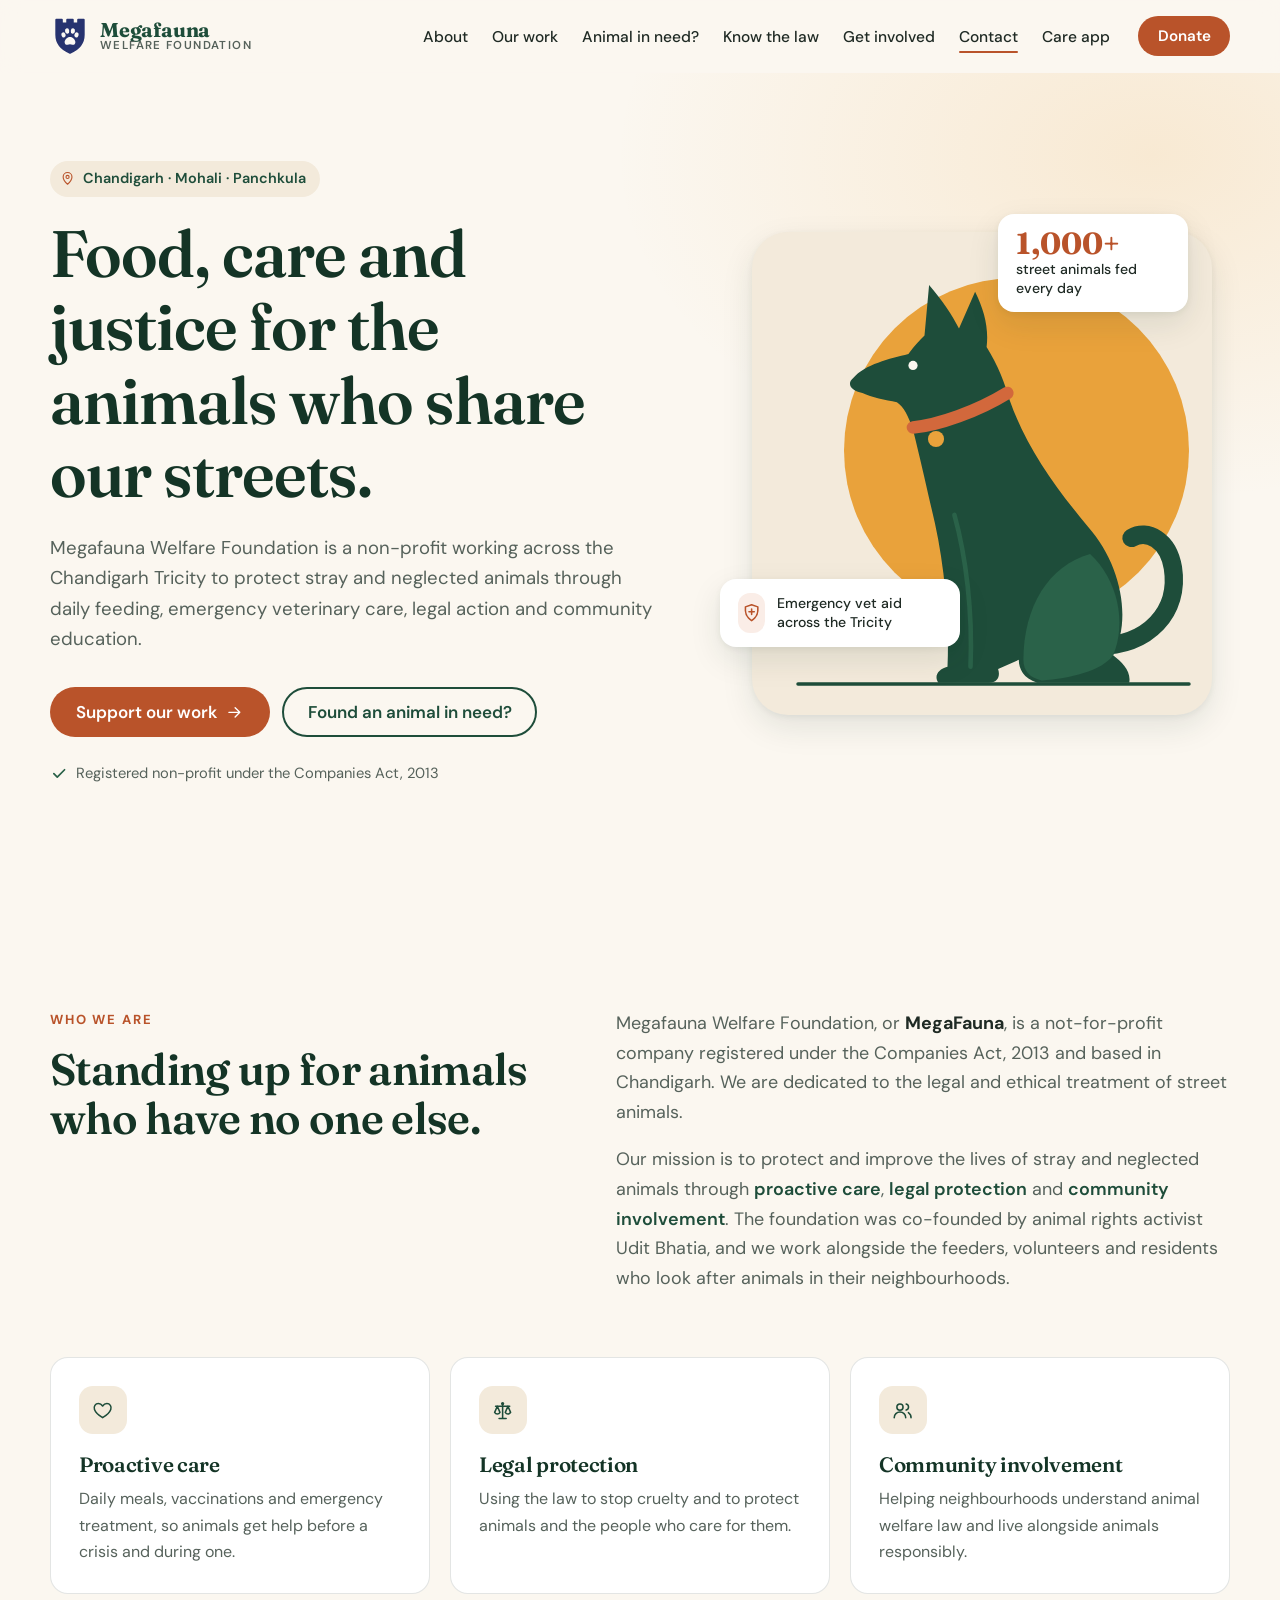
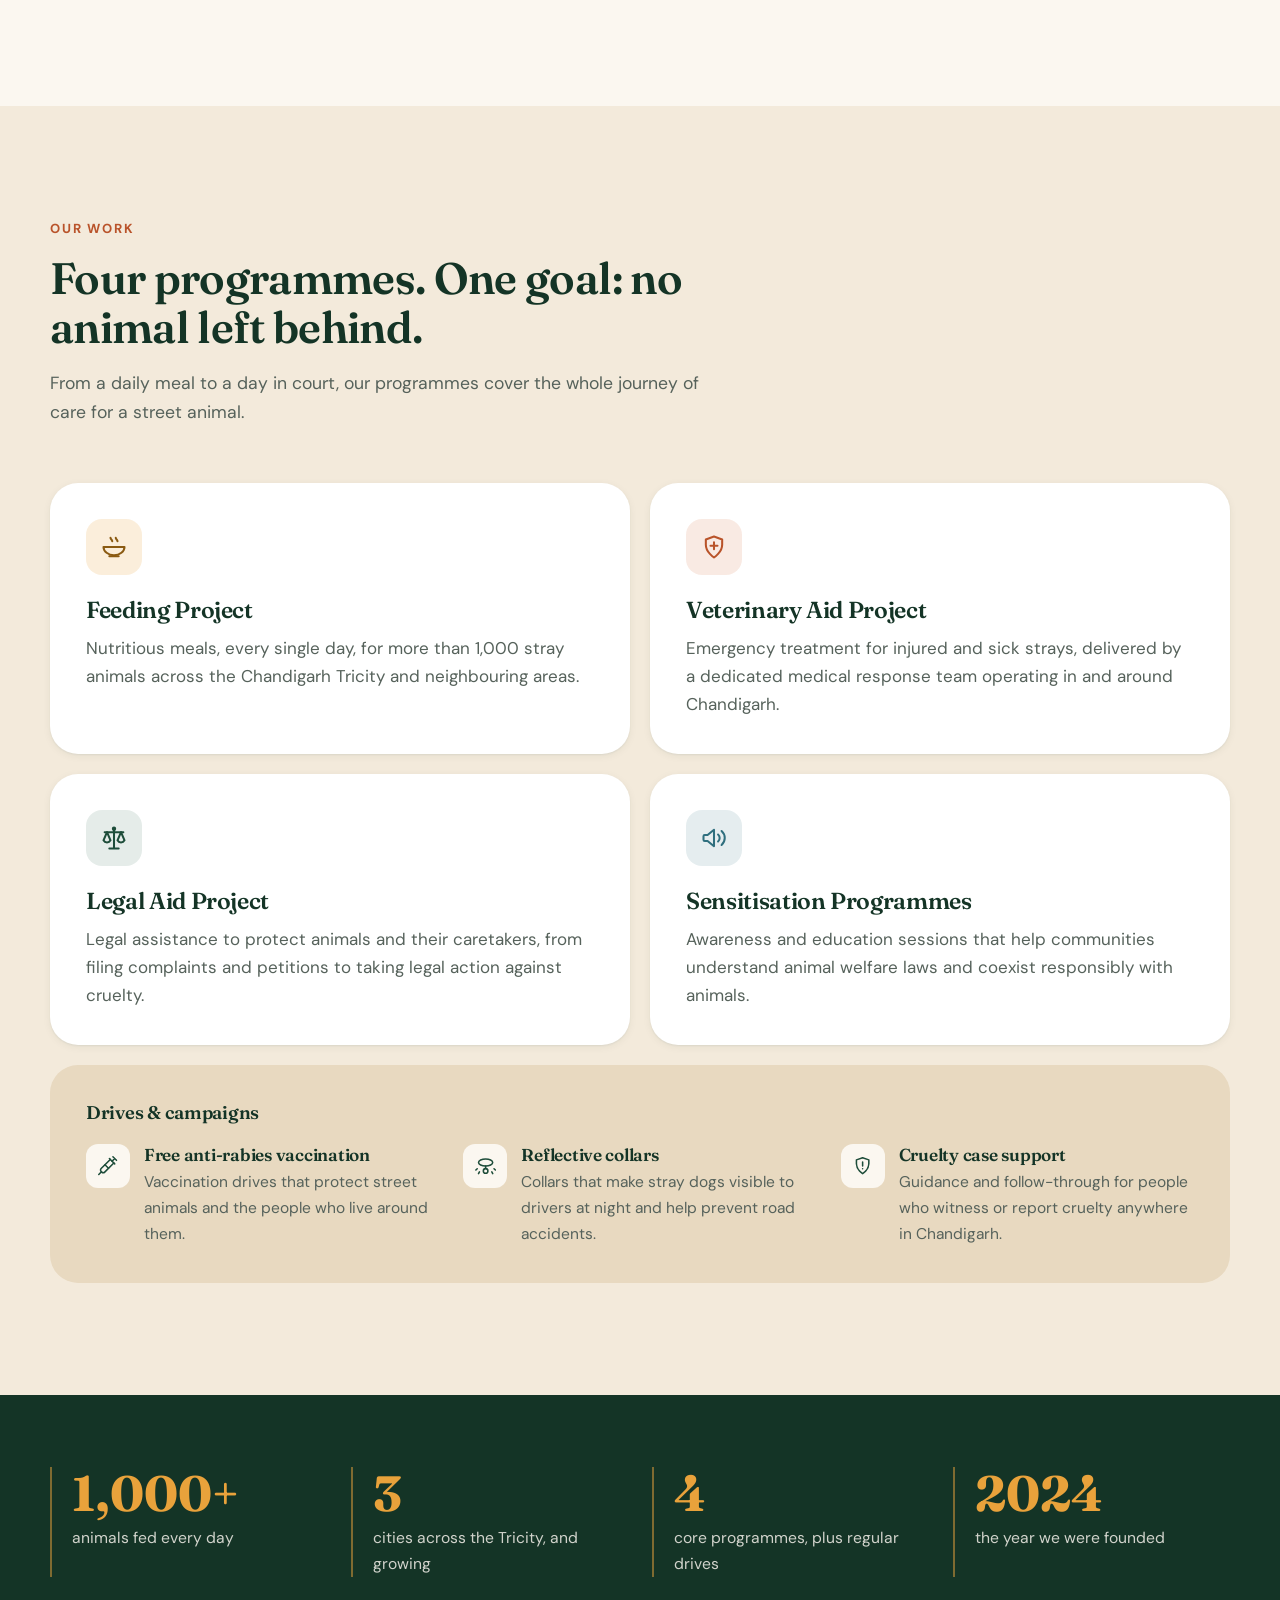
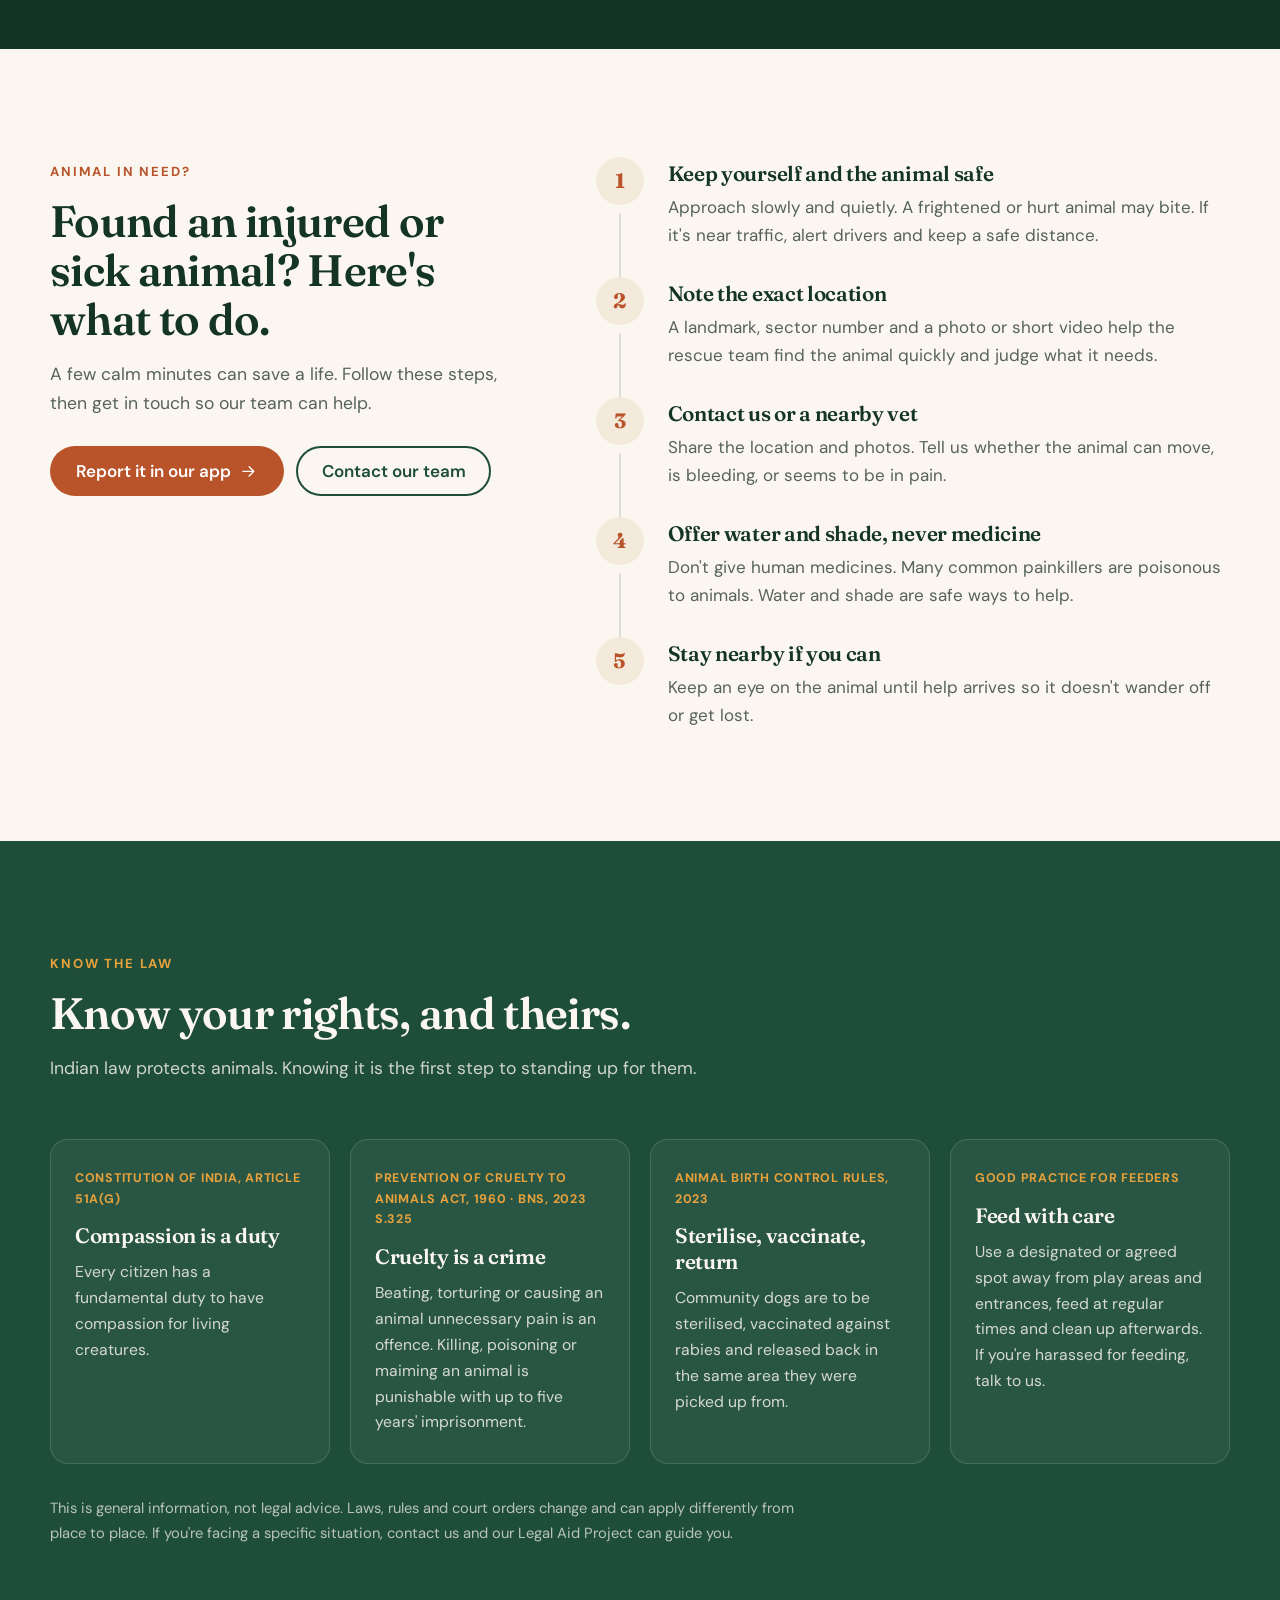
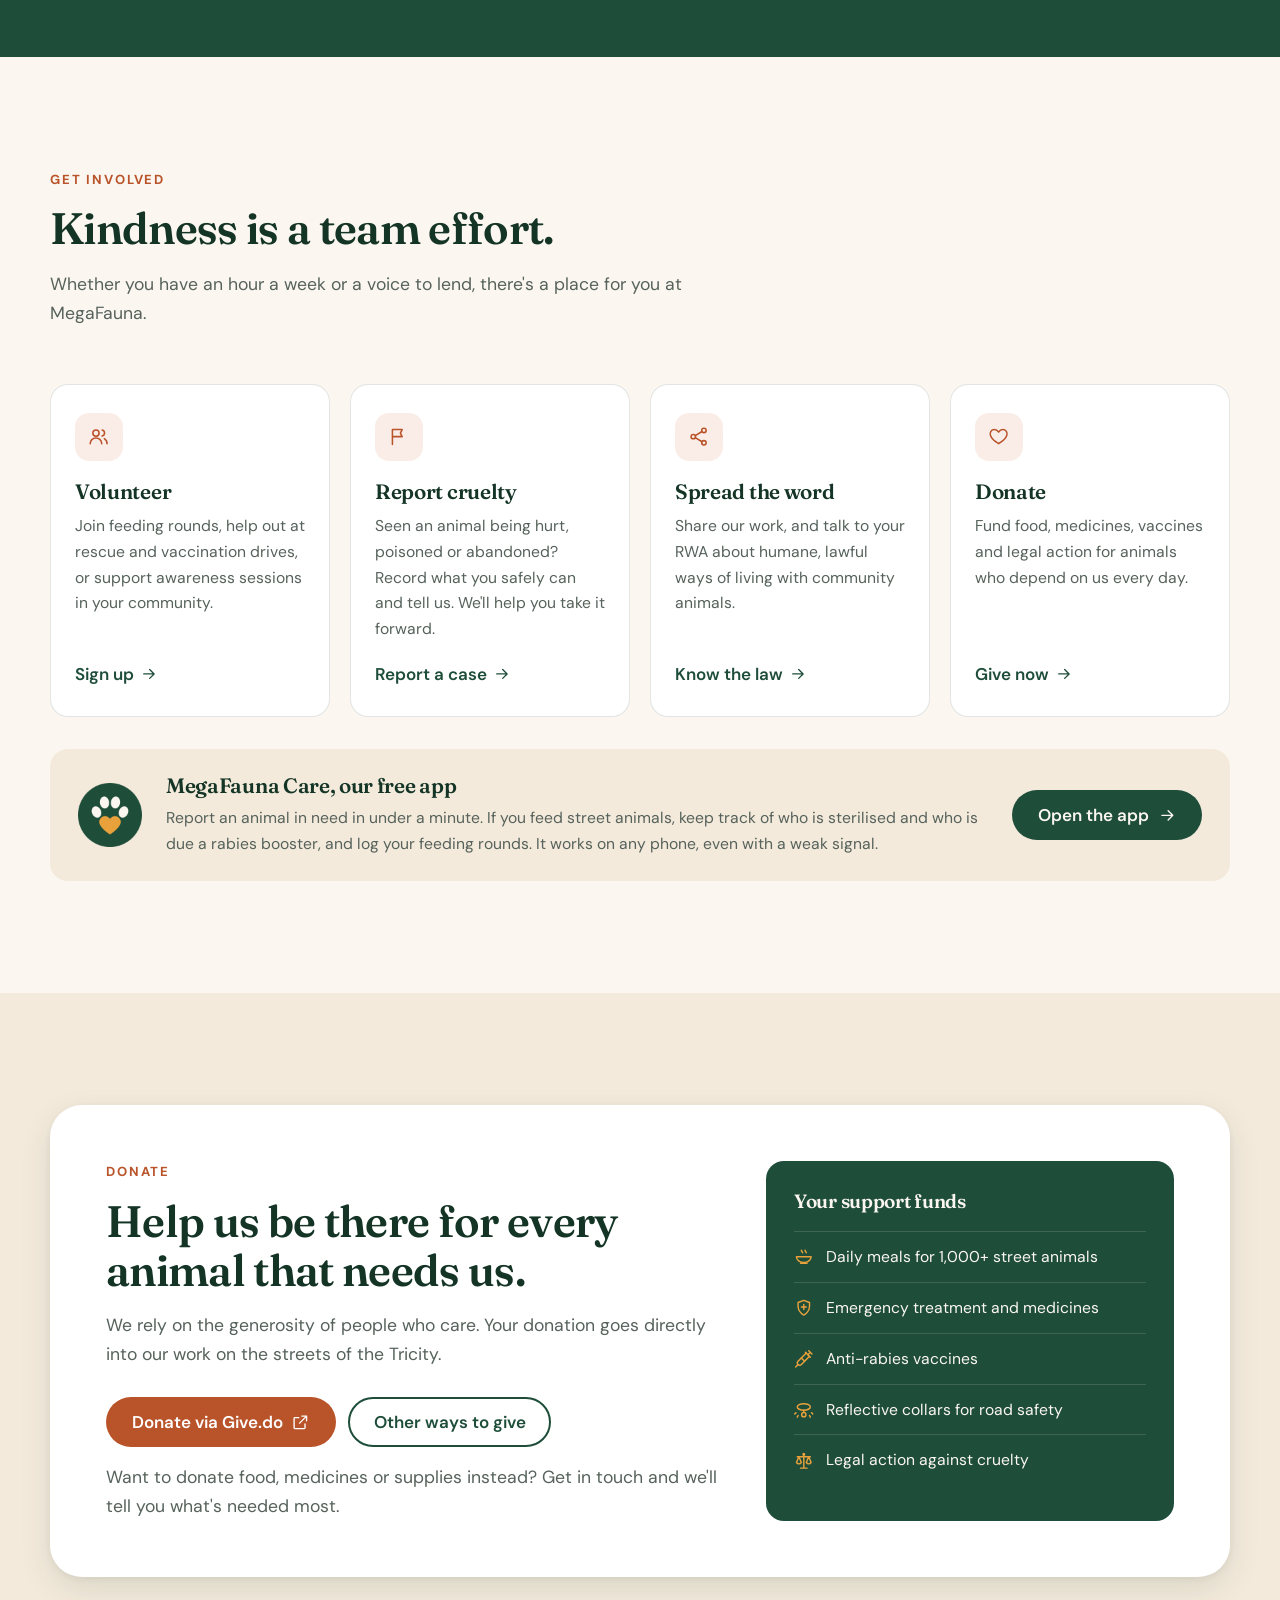
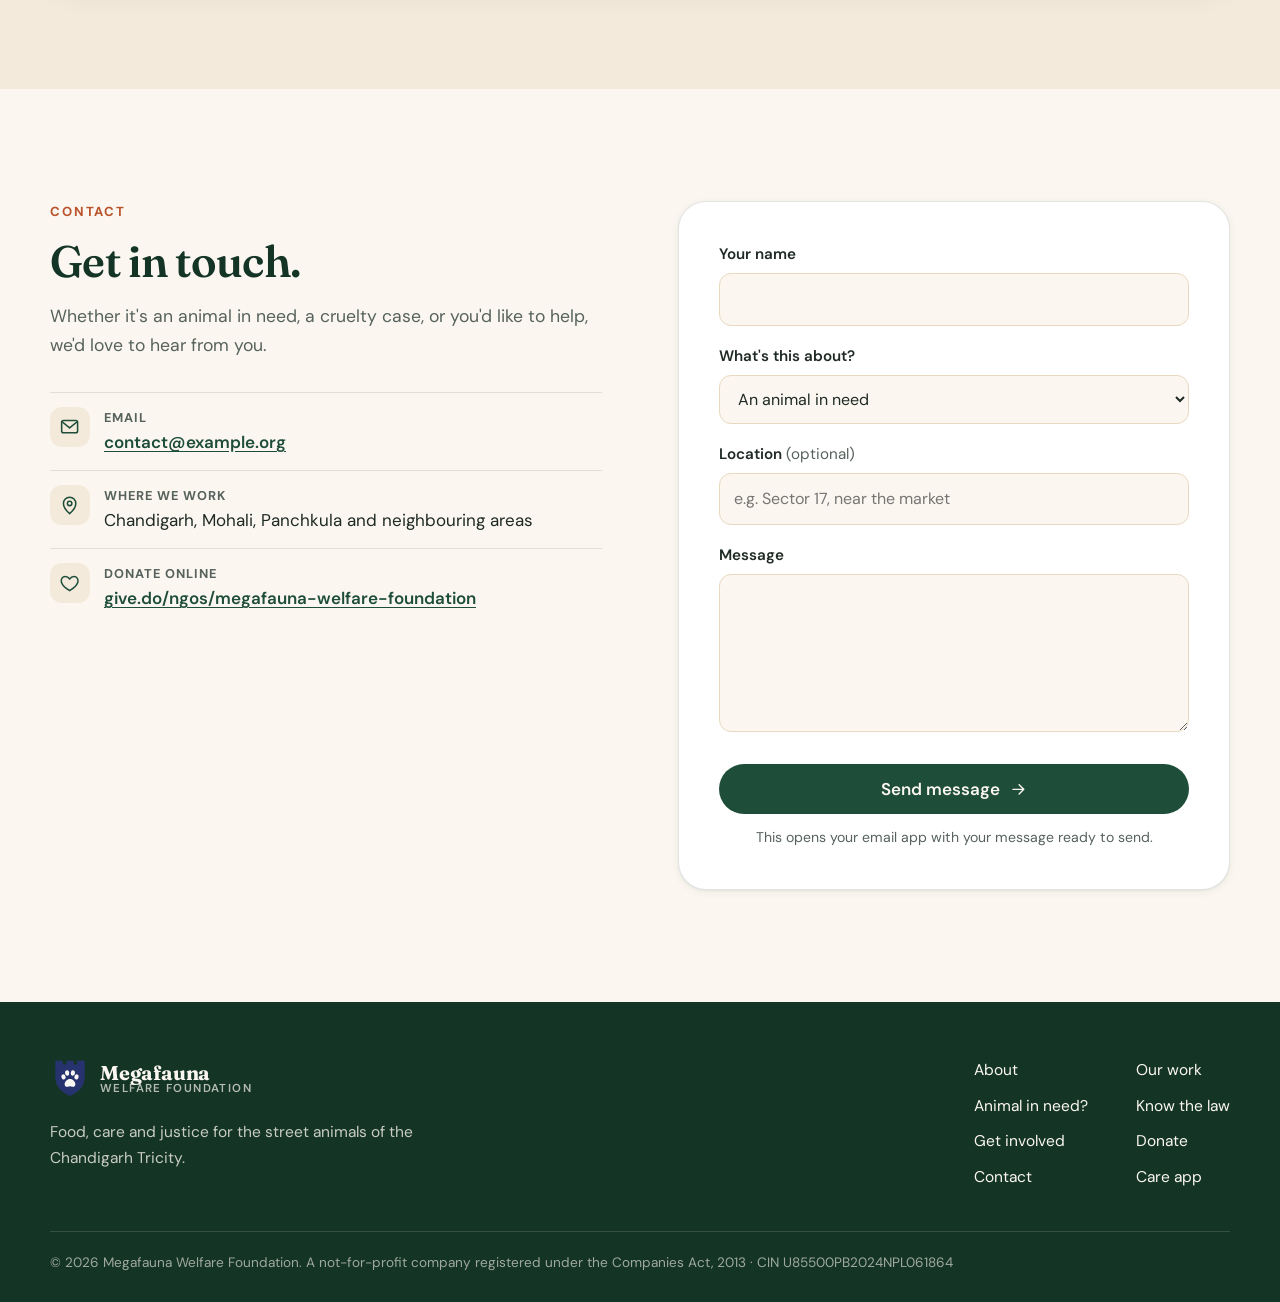
==== commit 991acfd2: "Add MegaFauna Care, an app for reporting and looking after street animals A phone-first app at /app/" ====
--- a/index.html
+++ b/index.html
@@ -3,74 +3,47 @@
 <head>
   <meta charset="utf-8">
   <meta name="viewport" content="width=device-width, initial-scale=1">
-  <title>Pawgarh Veterinarski | Pet Smile, Pet Matters &amp; Pet Pulse</title>
-  <meta name="description" content="Pawgarh Veterinarski Private Limited is the parent company of Pet Smile, Pet Matters and Pet Pulse: three pet-care brands with one shared commitment to healthier, happier pets and the families who love them.">
-  <meta name="theme-color" content="#27336F">
+  <title>Megafauna Welfare Foundation | Care and justice for street animals</title>
+  <meta name="description" content="Megafauna Welfare Foundation is a Chandigarh-based non-profit protecting stray and neglected animals across the Tricity through daily feeding, emergency veterinary aid, legal aid and community education.">
+  <meta name="theme-color" content="#1E4D3A">
 
   <meta property="og:type" content="website">
-  <meta property="og:site_name" content="Pawgarh Veterinarski Private Limited">
-  <meta property="og:title" content="Pawgarh Veterinarski Private Limited">
-  <meta property="og:description" content="The parent company of Pet Smile, Pet Matters and Pet Pulse. A stronghold of care for every paw.">
+  <meta property="og:site_name" content="Megafauna Welfare Foundation">
+  <meta property="og:title" content="Megafauna Welfare Foundation">
+  <meta property="og:description" content="Food, care and justice for the animals who share our streets in Chandigarh, Mohali and Panchkula.">
   <meta property="og:url" content="https://megafaunawelfare.github.io/github-pages/">
   <meta property="og:image" content="https://megafaunawelfare.github.io/github-pages/assets/img/og-image.png">
-  <meta property="og:image:width" content="1200">
-  <meta property="og:image:height" content="630">
-  <meta property="og:image:alt" content="Pawgarh Veterinarski Private Limited, the parent company of Pet Smile, Pet Matters and Pet Pulse">
   <meta name="twitter:card" content="summary_large_image">
 
   <link rel="icon" href="assets/img/logo.svg" type="image/svg+xml">
   <link rel="preconnect" href="https://fonts.googleapis.com">
   <link rel="preconnect" href="https://fonts.gstatic.com" crossorigin>
-  <link rel="stylesheet" href="https://fonts.googleapis.com/css2?family=Bricolage+Grotesque:opsz,wght@12..96,500..800&family=Figtree:wght@400..700&display=swap">
+  <link rel="stylesheet" href="https://fonts.googleapis.com/css2?family=DM+Sans:opsz,wght@9..40,400;9..40,500;9..40,600;9..40,700&family=Fraunces:opsz,wght@9..144,500;9..144,600;9..144,700&display=swap">
   <link rel="stylesheet" href="assets/css/styles.css">
   <script>document.documentElement.classList.add('js');</script>
-
-  <!-- Tells search engines that the three brands belong to this company -->
-  <script type="application/ld+json">
-  {
-    "@context": "https://schema.org",
-    "@type": "Organization",
-    "name": "Pawgarh Veterinarski Private Limited",
-    "alternateName": "Pawgarh",
-    "url": "https://megafaunawelfare.github.io/github-pages/",
-    "logo": "https://megafaunawelfare.github.io/github-pages/assets/img/logo.svg",
-    "brand": [
-      { "@type": "Brand", "name": "Pet Smile" },
-      { "@type": "Brand", "name": "Pet Matters" },
-      { "@type": "Brand", "name": "Pet Pulse" }
-    ]
-  }
-  </script>
 </head>
 <body>
   <!-- Icon sprite: referenced below with <use href="#i-name"> -->
   <svg width="0" height="0" style="position:absolute" aria-hidden="true">
     <defs>
-      <!-- Pawgarh crest: a fort wall ("garh") with a paw. Colours come from --crest-body and --crest-paw. -->
-      <symbol id="crest" viewBox="0 0 64 64">
-        <path style="fill: var(--crest-body, #27336F); stroke: var(--crest-body, #27336F)" stroke-width="3" stroke-linejoin="round" d="M10 6h9v6h8.5V6h9v6H45V6h9v24c0 14.5-9 23.5-22 29C19 53.5 10 44.5 10 30Z"/>
-        <g style="fill: var(--crest-paw, #FBF8F3)">
-          <path d="M32 33.5c4.6 0 8.6 4.4 8.6 8.4 0 3-2.3 4.6-4.8 4.1-1.3-.3-2.5-.7-3.8-.7s-2.5.4-3.8.7c-2.5.5-4.8-1.1-4.8-4.1 0-4 4-8.4 8.6-8.4Z"/>
-          <ellipse cx="21.6" cy="30.2" rx="3.3" ry="4.2" transform="rotate(-22 21.6 30.2)"/>
-          <ellipse cx="27.4" cy="24" rx="3.4" ry="4.4" transform="rotate(-8 27.4 24)"/>
-          <ellipse cx="36.6" cy="24" rx="3.4" ry="4.4" transform="rotate(8 36.6 24)"/>
-          <ellipse cx="42.4" cy="30.2" rx="3.3" ry="4.2" transform="rotate(22 42.4 30.2)"/>
-        </g>
-      </symbol>
-      <symbol id="i-paw" viewBox="0 0 24 24"><g fill="currentColor" stroke="none"><path d="M12 12.4c2.2 0 4.1 2.1 4.1 4 0 1.5-1.1 2.2-2.3 2-.6-.1-1.2-.3-1.8-.3s-1.2.2-1.8.3c-1.2.2-2.3-.5-2.3-2 0-1.9 1.9-4 4.1-4Z"/><ellipse cx="6.9" cy="10.9" rx="1.6" ry="2" transform="rotate(-22 6.9 10.9)"/><ellipse cx="9.7" cy="7.9" rx="1.6" ry="2.1" transform="rotate(-8 9.7 7.9)"/><ellipse cx="14.3" cy="7.9" rx="1.6" ry="2.1" transform="rotate(8 14.3 7.9)"/><ellipse cx="17.1" cy="10.9" rx="1.6" ry="2" transform="rotate(22 17.1 10.9)"/></g></symbol>
-      <symbol id="i-smile" viewBox="0 0 24 24"><path d="M4.5 11V4.5l4 3.2a9.5 9.5 0 0 1 7 0l4-3.2V11a7.5 7.5 0 0 1-15 0Z"/><path d="M8.6 12.3c.4-.7 1.4-.7 1.8 0M13.6 12.3c.4-.7 1.4-.7 1.8 0"/><path d="M9.5 15.3c.8.9 1.6 1.3 2.5 1.3s1.7-.4 2.5-1.3"/></symbol>
-      <symbol id="i-heart-paw" viewBox="0 0 24 24"><path d="M12 20s-7.5-4.6-9.2-9.3C1.6 7.3 3.8 4 7.2 4c2 0 3.6 1.1 4.8 2.8C13.2 5.1 14.8 4 16.8 4c3.4 0 5.6 3.3 4.4 6.7C19.5 15.4 12 20 12 20Z"/><g fill="currentColor" stroke="none"><path d="M12 11.6c1.3 0 2.4 1.2 2.4 2.3 0 .9-.6 1.3-1.3 1.2l-1.1-.2-1.1.2c-.7.1-1.3-.3-1.3-1.2 0-1.1 1.1-2.3 2.4-2.3Z"/><circle cx="9.1" cy="10.9" r="1"/><circle cx="10.8" cy="9.2" r="1"/><circle cx="13.2" cy="9.2" r="1"/><circle cx="14.9" cy="10.9" r="1"/></g></symbol>
-      <symbol id="i-pulse" viewBox="0 0 24 24"><path d="M2 12.5h4l2.2-5 3.6 10 2.6-7 1.6 2H22"/></symbol>
-      <symbol id="i-stethoscope" viewBox="0 0 24 24"><path d="M6 3.5H4.5v5a4.5 4.5 0 0 0 9 0v-5H12"/><path d="M9 13v1.5a5 5 0 0 0 10 0V12"/><circle cx="19" cy="10" r="2"/></symbol>
+      <symbol id="i-bowl" viewBox="0 0 24 24"><path d="M3 12h18a9 7 0 0 1-18 0Z"/><path d="M8 20h8"/><path d="M9 4c0 1.5 1.5 1.5 1.5 3M13.5 4c0 1.5 1.5 1.5 1.5 3"/></symbol>
+      <symbol id="i-vet" viewBox="0 0 24 24"><path d="M12 21s-7-4.5-7-11V5.5L12 3l7 2.5V10c0 6.5-7 11-7 11Z"/><path d="M12 8v6M9 11h6"/></symbol>
+      <symbol id="i-scale" viewBox="0 0 24 24"><path d="M12 4v17M8 21h8M4 7h16"/><path d="M6 7l-3 7a3.4 3.4 0 0 0 6 0L6 7ZM18 7l-3 7a3.4 3.4 0 0 0 6 0l-3-7Z"/><circle cx="12" cy="4" r="1"/></symbol>
+      <symbol id="i-megaphone" viewBox="0 0 24 24"><path d="M3 10.5v3a1 1 0 0 0 1 1h2.5L12 19V5L6.5 9.5H4a1 1 0 0 0-1 1Z"/><path d="M15.5 9a4 4 0 0 1 0 6M18.5 6a8 8 0 0 1 0 12"/></symbol>
+      <symbol id="i-syringe" viewBox="0 0 24 24"><path d="m18 2 4 4M17 7l3-3"/><path d="M19 9 8.7 19.3a2.4 2.4 0 0 1-3.4 0l-.6-.6a2.4 2.4 0 0 1 0-3.4L15 5"/><path d="m9 11 4 4M5 19l-3 3M14 4l6 6"/></symbol>
+      <symbol id="i-collar" viewBox="0 0 24 24"><ellipse cx="12" cy="8.5" rx="8" ry="4"/><path d="M12 12.5v2.5"/><circle cx="12" cy="18" r="2.6"/><path d="M2.5 15.5 1 17M21.5 15.5 23 17M5 19l-1 2M19 19l1 2"/></symbol>
+      <symbol id="i-shield-alert" viewBox="0 0 24 24"><path d="M12 21s-7-4.5-7-11V5.5L12 3l7 2.5V10c0 6.5-7 11-7 11Z"/><path d="M12 8v4.5M12 15.5v.01"/></symbol>
       <symbol id="i-heart" viewBox="0 0 24 24"><path d="M12 20s-7.5-4.6-9.2-9.3C1.6 7.3 3.8 4 7.2 4c2 0 3.6 1.1 4.8 2.8C13.2 5.1 14.8 4 16.8 4c3.4 0 5.6 3.3 4.4 6.7C19.5 15.4 12 20 12 20Z"/></symbol>
-      <symbol id="i-chat" viewBox="0 0 24 24"><path d="M20.5 11.5a8 8 0 0 1-11.7 7.1L4 20l1.3-4.3A8 8 0 1 1 20.5 11.5Z"/><path d="M8.5 10h7M8.5 13.5h4.5"/></symbol>
-      <symbol id="i-shield-paw" viewBox="0 0 24 24"><path d="M12 21s-7-4.5-7-11V5.5L12 3l7 2.5V10c0 6.5-7 11-7 11Z"/><g fill="currentColor" stroke="none"><path d="M12 11.3c1.3 0 2.4 1.2 2.4 2.3 0 .9-.6 1.3-1.3 1.2l-1.1-.2-1.1.2c-.7.1-1.3-.3-1.3-1.2 0-1.1 1.1-2.3 2.4-2.3Z"/><circle cx="9.1" cy="10.6" r="1"/><circle cx="10.8" cy="8.9" r="1"/><circle cx="13.2" cy="8.9" r="1"/><circle cx="14.9" cy="10.6" r="1"/></g></symbol>
+      <symbol id="i-users" viewBox="0 0 24 24"><circle cx="9" cy="8" r="3.5"/><path d="M2.5 20a6.5 6.5 0 0 1 13 0"/><path d="M16 4.6a3.5 3.5 0 0 1 0 6.8M18.5 14.2A6.5 6.5 0 0 1 21.5 20"/></symbol>
+      <symbol id="i-flag" viewBox="0 0 24 24"><path d="M5 21V4M5 4h11l-2 4 2 4H5"/></symbol>
+      <symbol id="i-share" viewBox="0 0 24 24"><circle cx="18" cy="5" r="2.5"/><circle cx="6" cy="12" r="2.5"/><circle cx="18" cy="19" r="2.5"/><path d="m8.2 10.8 7.6-4.6M8.2 13.2l7.6 4.6"/></symbol>
       <symbol id="i-arrow" viewBox="0 0 24 24"><path d="M5 12h14M13 6l6 6-6 6"/></symbol>
+      <symbol id="i-external" viewBox="0 0 24 24"><path d="M14 4h6v6M20 4l-9 9"/><path d="M18 14v5a1 1 0 0 1-1 1H5a1 1 0 0 1-1-1V7a1 1 0 0 1 1-1h5"/></symbol>
       <symbol id="i-mail" viewBox="0 0 24 24"><rect x="3" y="5" width="18" height="14" rx="2"/><path d="m3.5 6.5 8.5 7 8.5-7"/></symbol>
-      <symbol id="i-phone" viewBox="0 0 24 24"><path d="M5.2 3.5h3.3l1.6 4.4-2.1 1.4a11.5 11.5 0 0 0 6.7 6.7l1.4-2.1 4.4 1.6v3.3a1.7 1.7 0 0 1-1.8 1.7C10.9 20 4 13.1 3.5 5.3a1.7 1.7 0 0 1 1.7-1.8Z"/></symbol>
       <symbol id="i-pin" viewBox="0 0 24 24"><path d="M12 21s-7-6.2-7-11.5a7 7 0 0 1 14 0C19 14.8 12 21 12 21Z"/><circle cx="12" cy="9.5" r="2.5"/></symbol>
       <symbol id="i-menu" viewBox="0 0 24 24"><path d="M4 7h16M4 12h16M4 17h16"/></symbol>
       <symbol id="i-close" viewBox="0 0 24 24"><path d="M6 6l12 12M18 6 6 18"/></symbol>
+      <symbol id="i-check" viewBox="0 0 24 24"><path d="m5 12.5 4.5 4.5L19 7.5"/></symbol>
     </defs>
   </svg>
 
@@ -78,11 +51,11 @@
 
   <header class="site-header" id="top">
     <div class="container header-inner">
-      <a class="brand" href="#top" aria-label="Pawgarh Veterinarski Pvt. Ltd., back to top">
-        <svg class="crest" width="44" height="44" aria-hidden="true"><use href="#crest"/></svg>
+      <a class="brand" href="#top" aria-label="Megafauna Welfare Foundation, back to top">
+        <img src="assets/img/logo.svg" alt="" width="40" height="40">
         <span class="brand-text">
-          <span class="brand-name">Pawgarh</span>
-          <span class="brand-sub">Veterinarski Pvt. Ltd.</span>
+          <span class="brand-name">Megafauna</span>
+          <span class="brand-sub">Welfare Foundation</span>
         </span>
       </a>
 
@@ -95,10 +68,14 @@
       <nav class="site-nav" id="site-nav" aria-label="Main">
         <ul>
           <li><a href="#about">About</a></li>
-          <li><a href="#brands">Our brands</a></li>
-          <li><a href="#promise">Our promise</a></li>
+          <li><a href="#work">Our work</a></li>
+          <li><a href="#help">Animal in need?</a></li>
+          <li><a href="#law">Know the law</a></li>
+          <li><a href="#involved">Get involved</a></li>
+          <li><a href="#contact">Contact</a></li>
+          <li><a href="app/">Care app</a></li>
         </ul>
-        <a class="btn btn-primary btn-sm" href="#contact">Contact us</a>
+        <a class="btn btn-accent btn-sm" href="#donate">Donate</a>
       </nav>
     </div>
   </header>
@@ -108,160 +85,301 @@
     <section class="hero">
       <div class="container hero-grid">
         <div class="hero-copy">
-          <p class="eyebrow"><svg class="icon" aria-hidden="true"><use href="#i-paw"/></svg> Pawgarh Veterinarski Private Limited</p>
-          <h1>A stronghold of care for <span class="highlight">every&nbsp;paw</span>.</h1>
-          <p class="lead">Pawgarh Veterinarski is the parent company of <strong>Pet Smile</strong>, <strong>Pet Matters</strong> and <strong>Pet Pulse</strong>: three pet-care brands with one shared commitment to healthier, happier pets and the families who love them.</p>
+          <p class="eyebrow"><svg class="icon" aria-hidden="true"><use href="#i-pin"/></svg> Chandigarh &middot; Mohali &middot; Panchkula</p>
+          <h1>Food, care and justice for the animals who share our streets.</h1>
+          <p class="lead">Megafauna Welfare Foundation is a non-profit working across the Chandigarh Tricity to protect stray and neglected animals through daily feeding, emergency veterinary care, legal action and community education.</p>
           <div class="hero-actions">
-            <a class="btn btn-primary" href="#brands">Explore our brands <svg class="icon" aria-hidden="true"><use href="#i-arrow"/></svg></a>
-            <a class="btn btn-ghost" href="#contact">Get in touch</a>
-          </div>
-        </div>
-
-        <!-- The brand family: parent company with its three brands underneath -->
-        <figure class="family">
-          <div class="family-parent">
-            <svg class="crest" width="52" height="52" aria-hidden="true"><use href="#crest"/></svg>
-            <span class="family-parent-text">
-              <span class="family-parent-name">Pawgarh Veterinarski</span>
-              <span class="family-parent-sub">Private Limited</span>
-            </span>
-          </div>
-          <ul class="family-brands">
-            <li class="family-brand tone-smile">
-              <a href="#pet-smile">
-                <span class="family-icon"><svg class="icon" aria-hidden="true"><use href="#i-smile"/></svg></span>
-                Pet Smile
-              </a>
-            </li>
-            <li class="family-brand tone-matters">
-              <a href="#pet-matters">
-                <span class="family-icon"><svg class="icon" aria-hidden="true"><use href="#i-heart-paw"/></svg></span>
-                Pet Matters
-              </a>
-            </li>
-            <li class="family-brand tone-pulse">
-              <a href="#pet-pulse">
-                <span class="family-icon"><svg class="icon" aria-hidden="true"><use href="#i-pulse"/></svg></span>
-                Pet Pulse
-              </a>
-            </li>
-          </ul>
-          <figcaption>One parent company. Three pet-care brands.</figcaption>
-        </figure>
+            <a class="btn btn-accent" href="#donate">Support our work <svg class="icon" aria-hidden="true"><use href="#i-arrow"/></svg></a>
+            <a class="btn btn-ghost" href="#help">Found an animal in need?</a>
+          </div>
+          <p class="hero-note"><svg class="icon" aria-hidden="true"><use href="#i-check"/></svg> Registered non-profit under the Companies Act, 2013</p>
+        </div>
+
+        <div class="hero-art" aria-hidden="true">
+          <div class="art-frame">
+            <svg class="art-dog" viewBox="0 0 400 420" xmlns="http://www.w3.org/2000/svg">
+              <circle class="art-sun" cx="230" cy="190" r="150"/>
+              <path class="art-tail" d="M300 360 C 345 360, 372 330, 366 292 C 362 268, 344 258, 330 266"/>
+              <path class="art-body" d="M88 127 C 98 115, 120 110, 136 106 C 142 98, 146 94, 150 90 L 154 46 C 166 60, 174 72, 180 84 L 194 52 C 202 68, 206 84, 204 100 C 214 116, 220 132, 224 146 C 238 186, 262 220, 292 256 C 322 290, 330 338, 314 368 C 322 374, 330 382, 328 392 L 248 392 C 236 388, 232 380, 232 372 L 214 380 C 216 386, 214 392, 206 392 L 162 392 C 158 386, 162 380, 170 378 C 172 330, 166 280, 156 240 C 150 214, 146 196, 140 172 C 136 160, 132 152, 126 148 C 116 146, 104 144, 96 140 C 86 138, 82 132, 88 127 Z"/>
+              <path class="art-shade" d="M236 372 C 236 326, 258 290, 294 280 C 318 302, 326 340, 314 368 C 304 382, 276 388, 252 390 C 242 388, 236 382, 236 372 Z"/>
+              <path class="art-leg" d="M190 378 C 192 330, 186 282, 176 246"/>
+              <path class="art-collar" d="M140 170 C 162 168, 196 156, 222 140"/>
+              <circle class="art-tag" cx="160" cy="180" r="7"/>
+              <circle class="art-eye" cx="140" cy="116" r="4"/>
+              <line class="art-ground" x1="40" y1="393" x2="380" y2="393"/>
+            </svg>
+          </div>
+          <div class="float-card float-card--top">
+            <span class="float-num">1,000+</span>
+            <span class="float-label">street animals fed every day</span>
+          </div>
+          <div class="float-card float-card--bottom">
+            <span class="float-icon"><svg class="icon" aria-hidden="true"><use href="#i-vet"/></svg></span>
+            <span class="float-label">Emergency vet aid across the Tricity</span>
+          </div>
+        </div>
       </div>
     </section>
 
     <!-- About -->
     <section class="section" id="about">
       <div class="container about-grid">
+        <div class="reveal">
+          <p class="kicker">Who we are</p>
+          <h2>Standing up for animals who have no one else.</h2>
+        </div>
         <div class="about-copy reveal">
-          <p class="kicker">About us</p>
-          <h2>One company, built around the animals we care for.</h2>
-          <p>Pawgarh Veterinarski Private Limited brings a family of pet-care brands together under one roof. Each brand has its own focus and personality, and all of them share the same standards of care, the same respect for animal welfare and the same belief that pet parents deserve clear, honest support.</p>
-          <p>As the parent company, Pawgarh sets the direction, protects those standards and gives every brand the backing it needs to grow and to look after more pets, better.</p>
-        </div>
-
-        <aside class="name-card reveal" aria-labelledby="name-card-title">
-          <svg class="name-card-crest" aria-hidden="true"><use href="#crest"/></svg>
-          <p class="name-card-kicker" id="name-card-title">What's in a name?</p>
-          <p class="name-eq" aria-hidden="true">Paw <span>+</span> garh</p>
-          <dl class="name-parts">
-            <div>
-              <dt>Paw</dt>
-              <dd>For the animals at the heart of everything we do.</dd>
-            </div>
-            <div>
-              <dt>Garh</dt>
-              <dd>Hindi for a fort: a place of safety, strength and shelter.</dd>
-            </div>
-          </dl>
-          <p class="name-result">Together, <strong>Pawgarh</strong> is a stronghold of care for every pet.</p>
-        </aside>
-      </div>
-    </section>
-
-    <!-- Our brands -->
-    <section class="section section--stone" id="brands">
+          <p>Megafauna Welfare Foundation, or <strong>MegaFauna</strong>, is a not-for-profit company registered under the Companies Act, 2013 and based in Chandigarh. We are dedicated to the legal and ethical treatment of street animals.</p>
+          <p>Our mission is to protect and improve the lives of stray and neglected animals through <em>proactive care</em>, <em>legal protection</em> and <em>community involvement</em>. The foundation was co-founded by animal rights activist Udit Bhatia, and we work alongside the feeders, volunteers and residents who look after animals in their neighbourhoods.</p>
+        </div>
+      </div>
+
+      <div class="container pillars">
+        <article class="pillar reveal">
+          <span class="pillar-icon"><svg class="icon" aria-hidden="true"><use href="#i-heart"/></svg></span>
+          <h3>Proactive care</h3>
+          <p>Daily meals, vaccinations and emergency treatment, so animals get help before a crisis and during one.</p>
+        </article>
+        <article class="pillar reveal">
+          <span class="pillar-icon"><svg class="icon" aria-hidden="true"><use href="#i-scale"/></svg></span>
+          <h3>Legal protection</h3>
+          <p>Using the law to stop cruelty and to protect animals and the people who care for them.</p>
+        </article>
+        <article class="pillar reveal">
+          <span class="pillar-icon"><svg class="icon" aria-hidden="true"><use href="#i-users"/></svg></span>
+          <h3>Community involvement</h3>
+          <p>Helping neighbourhoods understand animal welfare law and live alongside animals responsibly.</p>
+        </article>
+      </div>
+    </section>
+
+    <!-- Our work -->
+    <section class="section section--sand" id="work">
       <div class="container">
         <div class="section-head reveal">
-          <p class="kicker">Our brands</p>
-          <h2>Three brands, one family of care.</h2>
-          <p>Each brand has its own focus and personality. All three share Pawgarh's standards and its love for animals.</p>
-        </div>
-
-        <div class="brand-grid reveal">
-          <article class="brand-card tone-smile" id="pet-smile">
-            <div class="brand-card-head">
-              <span class="brand-card-icon"><svg class="icon" aria-hidden="true"><use href="#i-smile"/></svg></span>
-              <h3>Pet Smile</h3>
-              <svg class="icon brand-card-mark" aria-hidden="true"><use href="#i-smile"/></svg>
-            </div>
-            <div class="brand-card-body">
-              <p class="brand-card-tagline">Care that keeps tails wagging.</p>
-              <p>Pet Smile is all about happy, healthy pets and relaxed pet parents: friendly, dependable care that puts every animal's comfort first, so they stay well and keep smiling.</p>
-              <a class="link-arrow" href="#contact" data-topic="Pet Smile">Ask about Pet Smile <svg class="icon" aria-hidden="true"><use href="#i-arrow"/></svg></a>
-            </div>
-          </article>
-
-          <article class="brand-card tone-matters" id="pet-matters">
-            <div class="brand-card-head">
-              <span class="brand-card-icon"><svg class="icon" aria-hidden="true"><use href="#i-heart-paw"/></svg></span>
-              <h3>Pet Matters</h3>
-              <svg class="icon brand-card-mark" aria-hidden="true"><use href="#i-heart-paw"/></svg>
-            </div>
-            <div class="brand-card-body">
-              <p class="brand-card-tagline">Because every pet matters.</p>
-              <p>Pet Matters is built on a simple belief: every animal deserves attention, kindness and the right care. It stands beside families with honest guidance on the things that matter most in a pet's life.</p>
-              <a class="link-arrow" href="#contact" data-topic="Pet Matters">Ask about Pet Matters <svg class="icon" aria-hidden="true"><use href="#i-arrow"/></svg></a>
-            </div>
-          </article>
-
-          <article class="brand-card tone-pulse" id="pet-pulse">
-            <div class="brand-card-head">
-              <span class="brand-card-icon"><svg class="icon" aria-hidden="true"><use href="#i-pulse"/></svg></span>
-              <h3>Pet Pulse</h3>
-              <svg class="icon brand-card-mark" aria-hidden="true"><use href="#i-pulse"/></svg>
-            </div>
-            <div class="brand-card-body">
-              <p class="brand-card-tagline">In tune with pet health.</p>
-              <p>Pet Pulse keeps a finger on the pulse of pet wellbeing, helping families notice changes early, understand what their pets need and act with confidence.</p>
-              <a class="link-arrow" href="#contact" data-topic="Pet Pulse">Ask about Pet Pulse <svg class="icon" aria-hidden="true"><use href="#i-arrow"/></svg></a>
-            </div>
-          </article>
-        </div>
-      </div>
-    </section>
-
-    <!-- Our promise -->
-    <section class="section section--indigo" id="promise">
+          <p class="kicker">Our work</p>
+          <h2>Four programmes. One goal: no animal left behind.</h2>
+          <p>From a daily meal to a day in court, our programmes cover the whole journey of care for a street animal.</p>
+        </div>
+
+        <div class="programs">
+          <article class="program reveal">
+            <span class="program-icon program-icon--saffron"><svg class="icon" aria-hidden="true"><use href="#i-bowl"/></svg></span>
+            <h3>Feeding Project</h3>
+            <p>Nutritious meals, every single day, for more than 1,000 stray animals across the Chandigarh Tricity and neighbouring areas.</p>
+          </article>
+          <article class="program reveal">
+            <span class="program-icon program-icon--terracotta"><svg class="icon" aria-hidden="true"><use href="#i-vet"/></svg></span>
+            <h3>Veterinary Aid Project</h3>
+            <p>Emergency treatment for injured and sick strays, delivered by a dedicated medical response team operating in and around Chandigarh.</p>
+          </article>
+          <article class="program reveal">
+            <span class="program-icon program-icon--forest"><svg class="icon" aria-hidden="true"><use href="#i-scale"/></svg></span>
+            <h3>Legal Aid Project</h3>
+            <p>Legal assistance to protect animals and their caretakers, from filing complaints and petitions to taking legal action against cruelty.</p>
+          </article>
+          <article class="program reveal">
+            <span class="program-icon program-icon--sky"><svg class="icon" aria-hidden="true"><use href="#i-megaphone"/></svg></span>
+            <h3>Sensitisation Programmes</h3>
+            <p>Awareness and education sessions that help communities understand animal welfare laws and coexist responsibly with animals.</p>
+          </article>
+        </div>
+
+        <div class="drives reveal">
+          <h3 class="drives-title">Drives &amp; campaigns</h3>
+          <ul class="drives-list">
+            <li>
+              <span class="drive-icon"><svg class="icon" aria-hidden="true"><use href="#i-syringe"/></svg></span>
+              <div>
+                <h4>Free anti-rabies vaccination</h4>
+                <p>Vaccination drives that protect street animals and the people who live around them.</p>
+              </div>
+            </li>
+            <li>
+              <span class="drive-icon"><svg class="icon" aria-hidden="true"><use href="#i-collar"/></svg></span>
+              <div>
+                <h4>Reflective collars</h4>
+                <p>Collars that make stray dogs visible to drivers at night and help prevent road accidents.</p>
+              </div>
+            </li>
+            <li>
+              <span class="drive-icon"><svg class="icon" aria-hidden="true"><use href="#i-shield-alert"/></svg></span>
+              <div>
+                <h4>Cruelty case support</h4>
+                <p>Guidance and follow-through for people who witness or report cruelty anywhere in Chandigarh.</p>
+              </div>
+            </li>
+          </ul>
+        </div>
+      </div>
+    </section>
+
+    <!-- Impact -->
+    <section class="impact" aria-label="Our reach">
+      <div class="container impact-grid">
+        <div class="stat reveal">
+          <span class="stat-num">1,000+</span>
+          <span class="stat-label">animals fed every day</span>
+        </div>
+        <div class="stat reveal">
+          <span class="stat-num">3</span>
+          <span class="stat-label">cities across the Tricity, and growing</span>
+        </div>
+        <div class="stat reveal">
+          <span class="stat-num">4</span>
+          <span class="stat-label">core programmes, plus regular drives</span>
+        </div>
+        <div class="stat reveal">
+          <span class="stat-num">2024</span>
+          <span class="stat-label">the year we were founded</span>
+        </div>
+      </div>
+    </section>
+
+    <!-- Emergency guidance -->
+    <section class="section" id="help">
+      <div class="container help-grid">
+        <div class="help-intro reveal">
+          <p class="kicker kicker--alert">Animal in need?</p>
+          <h2>Found an injured or sick animal? Here's what to do.</h2>
+          <p>A few calm minutes can save a life. Follow these steps, then get in touch so our team can help.</p>
+          <div class="help-actions">
+            <a class="btn btn-accent" href="app/#report">Report it in our app <svg class="icon" aria-hidden="true"><use href="#i-arrow"/></svg></a>
+            <a class="btn btn-ghost" href="#contact">Contact our team</a>
+          </div>
+        </div>
+        <ol class="steps reveal">
+          <li>
+            <h3>Keep yourself and the animal safe</h3>
+            <p>Approach slowly and quietly. A frightened or hurt animal may bite. If it's near traffic, alert drivers and keep a safe distance.</p>
+          </li>
+          <li>
+            <h3>Note the exact location</h3>
+            <p>A landmark, sector number and a photo or short video help the rescue team find the animal quickly and judge what it needs.</p>
+          </li>
+          <li>
+            <h3>Contact us or a nearby vet</h3>
+            <p>Share the location and photos. Tell us whether the animal can move, is bleeding, or seems to be in pain.</p>
+          </li>
+          <li>
+            <h3>Offer water and shade, never medicine</h3>
+            <p>Don't give human medicines. Many common painkillers are poisonous to animals. Water and shade are safe ways to help.</p>
+          </li>
+          <li>
+            <h3>Stay nearby if you can</h3>
+            <p>Keep an eye on the animal until help arrives so it doesn't wander off or get lost.</p>
+          </li>
+        </ol>
+      </div>
+    </section>
+
+    <!-- Know the law -->
+    <section class="section section--forest" id="law">
       <div class="container">
         <div class="section-head reveal">
-          <p class="kicker kicker--light">Our promise</p>
-          <h2>What every Pawgarh brand stands for.</h2>
-          <p>Whichever of our brands you meet, you can expect the same things.</p>
-        </div>
-
-        <div class="promise-grid reveal">
-          <article class="promise">
-            <span class="promise-icon"><svg class="icon" aria-hidden="true"><use href="#i-stethoscope"/></svg></span>
-            <h3>Expertise you can trust</h3>
-            <p>Sound veterinary knowledge and good practice behind everything we offer.</p>
-          </article>
-          <article class="promise">
-            <span class="promise-icon"><svg class="icon" aria-hidden="true"><use href="#i-heart"/></svg></span>
-            <h3>Kindness, always</h3>
-            <p>Gentle, patient care for every animal, and warmth and respect for the families who love them.</p>
-          </article>
-          <article class="promise">
-            <span class="promise-icon"><svg class="icon" aria-hidden="true"><use href="#i-chat"/></svg></span>
-            <h3>Honest guidance</h3>
-            <p>Clear, straightforward advice, so families can make confident decisions for their pets.</p>
-          </article>
-          <article class="promise">
-            <span class="promise-icon"><svg class="icon" aria-hidden="true"><use href="#i-shield-paw"/></svg></span>
-            <h3>Welfare first</h3>
-            <p>An animal's wellbeing comes first, in every decision we make.</p>
-          </article>
+          <p class="kicker kicker--light">Know the law</p>
+          <h2>Know your rights, and theirs.</h2>
+          <p>Indian law protects animals. Knowing it is the first step to standing up for them.</p>
+        </div>
+
+        <div class="law-grid">
+          <article class="law-card reveal">
+            <p class="law-ref">Constitution of India, Article 51A(g)</p>
+            <h3>Compassion is a duty</h3>
+            <p>Every citizen has a fundamental duty to have compassion for living creatures.</p>
+          </article>
+          <article class="law-card reveal">
+            <p class="law-ref">Prevention of Cruelty to Animals Act, 1960 &middot; BNS, 2023 s.325</p>
+            <h3>Cruelty is a crime</h3>
+            <p>Beating, torturing or causing an animal unnecessary pain is an offence. Killing, poisoning or maiming an animal is punishable with up to five years' imprisonment.</p>
+          </article>
+          <article class="law-card reveal">
+            <p class="law-ref">Animal Birth Control Rules, 2023</p>
+            <h3>Sterilise, vaccinate, return</h3>
+            <p>Community dogs are to be sterilised, vaccinated against rabies and released back in the same area they were picked up from.</p>
+          </article>
+          <article class="law-card reveal">
+            <p class="law-ref">Good practice for feeders</p>
+            <h3>Feed with care</h3>
+            <p>Use a designated or agreed spot away from play areas and entrances, feed at regular times and clean up afterwards. If you're harassed for feeding, talk to us.</p>
+          </article>
+        </div>
+
+        <p class="law-note reveal">This is general information, not legal advice. Laws, rules and court orders change and can apply differently from place to place. If you're facing a specific situation, contact us and our Legal Aid Project can guide you.</p>
+      </div>
+    </section>
+
+    <!-- Get involved -->
+    <section class="section" id="involved">
+      <div class="container">
+        <div class="section-head reveal">
+          <p class="kicker">Get involved</p>
+          <h2>Kindness is a team effort.</h2>
+          <p>Whether you have an hour a week or a voice to lend, there's a place for you at MegaFauna.</p>
+        </div>
+
+        <div class="involve-grid">
+          <a class="involve-card reveal" href="#contact" data-topic="Volunteering">
+            <span class="involve-icon"><svg class="icon" aria-hidden="true"><use href="#i-users"/></svg></span>
+            <h3>Volunteer</h3>
+            <p>Join feeding rounds, help out at rescue and vaccination drives, or support awareness sessions in your community.</p>
+            <span class="link-arrow">Sign up <svg class="icon" aria-hidden="true"><use href="#i-arrow"/></svg></span>
+          </a>
+          <a class="involve-card reveal" href="#contact" data-topic="Reporting cruelty">
+            <span class="involve-icon"><svg class="icon" aria-hidden="true"><use href="#i-flag"/></svg></span>
+            <h3>Report cruelty</h3>
+            <p>Seen an animal being hurt, poisoned or abandoned? Record what you safely can and tell us. We'll help you take it forward.</p>
+            <span class="link-arrow">Report a case <svg class="icon" aria-hidden="true"><use href="#i-arrow"/></svg></span>
+          </a>
+          <a class="involve-card reveal" href="#law">
+            <span class="involve-icon"><svg class="icon" aria-hidden="true"><use href="#i-share"/></svg></span>
+            <h3>Spread the word</h3>
+            <p>Share our work, and talk to your RWA about humane, lawful ways of living with community animals.</p>
+            <span class="link-arrow">Know the law <svg class="icon" aria-hidden="true"><use href="#i-arrow"/></svg></span>
+          </a>
+          <a class="involve-card reveal" href="#donate">
+            <span class="involve-icon"><svg class="icon" aria-hidden="true"><use href="#i-heart"/></svg></span>
+            <h3>Donate</h3>
+            <p>Fund food, medicines, vaccines and legal action for animals who depend on us every day.</p>
+            <span class="link-arrow">Give now <svg class="icon" aria-hidden="true"><use href="#i-arrow"/></svg></span>
+          </a>
+        </div>
+
+        <div class="app-promo reveal">
+          <img src="app/icons/icon-192.png" alt="" width="64" height="64">
+          <div class="app-promo-copy">
+            <h3>MegaFauna Care, our free app</h3>
+            <p>Report an animal in need in under a minute. If you feed street animals, keep track of who is sterilised and who is due a rabies booster, and log your feeding rounds. It works on any phone, even with a weak signal.</p>
+          </div>
+          <a class="btn btn-primary" href="app/">Open the app <svg class="icon" aria-hidden="true"><use href="#i-arrow"/></svg></a>
+        </div>
+      </div>
+    </section>
+
+    <!-- Donate -->
+    <section class="section section--sand" id="donate">
+      <div class="container">
+        <div class="donate-panel reveal">
+          <div class="donate-copy">
+            <p class="kicker">Donate</p>
+            <h2>Help us be there for every animal that needs us.</h2>
+            <p>We rely on the generosity of people who care. Your donation goes directly into our work on the streets of the Tricity.</p>
+            <div class="donate-actions">
+              <a class="btn btn-accent" href="https://give.do/ngos/megafauna-welfare-foundation" target="_blank" rel="noopener">Donate via Give.do <svg class="icon" aria-hidden="true"><use href="#i-external"/></svg></a>
+              <a class="btn btn-ghost" href="#contact" data-topic="Donating">Other ways to give</a>
+            </div>
+            <p class="donate-small">Want to donate food, medicines or supplies instead? Get in touch and we'll tell you what's needed most.</p>
+          </div>
+          <div class="donate-list">
+            <h3>Your support funds</h3>
+            <ul>
+              <li><svg class="icon" aria-hidden="true"><use href="#i-bowl"/></svg> Daily meals for 1,000+ street animals</li>
+              <li><svg class="icon" aria-hidden="true"><use href="#i-vet"/></svg> Emergency treatment and medicines</li>
+              <li><svg class="icon" aria-hidden="true"><use href="#i-syringe"/></svg> Anti-rabies vaccines</li>
+              <li><svg class="icon" aria-hidden="true"><use href="#i-collar"/></svg> Reflective collars for road safety</li>
+              <li><svg class="icon" aria-hidden="true"><use href="#i-scale"/></svg> Legal action against cruelty</li>
+            </ul>
+          </div>
         </div>
       </div>
     </section>
@@ -271,37 +389,35 @@
       <div class="container contact-grid">
         <div class="contact-info reveal">
           <p class="kicker">Contact</p>
-          <h2>Let's talk.</h2>
-          <p>Questions about Pawgarh Veterinarski or one of our brands? Interested in working with us? Send us a message and we'll get back to you.</p>
+          <h2>Get in touch.</h2>
+          <p>Whether it's an animal in need, a cruelty case, or you'd like to help, we'd love to hear from you.</p>
           <ul class="contact-list">
             <li>
               <span class="contact-icon"><svg class="icon" aria-hidden="true"><use href="#i-mail"/></svg></span>
               <div>
                 <span class="contact-label">Email</span>
-                <!-- TODO: replace contact@example.com with the company's email address (also update data-email on the form below). -->
-                <a href="mailto:contact@example.com">contact@example.com</a>
-              </div>
-            </li>
-            <li>
-              <span class="contact-icon"><svg class="icon" aria-hidden="true"><use href="#i-phone"/></svg></span>
-              <div>
-                <span class="contact-label">Phone</span>
-                <!-- TODO: add the company's phone number, for example: <a href="tel:+91XXXXXXXXXX">+91 XXXXX XXXXX</a> -->
-                <span class="placeholder">To be added</span>
+                <!-- TODO: replace contact@example.org with the foundation's public email address (also update data-email on the form below). -->
+                <a href="mailto:contact@example.org">contact@example.org</a>
               </div>
             </li>
             <li>
               <span class="contact-icon"><svg class="icon" aria-hidden="true"><use href="#i-pin"/></svg></span>
               <div>
-                <span class="contact-label">Registered office</span>
-                <!-- TODO: add the registered office address. -->
-                <span class="placeholder">To be added</span>
+                <span class="contact-label">Where we work</span>
+                <span>Chandigarh, Mohali, Panchkula and neighbouring areas</span>
+              </div>
+            </li>
+            <li>
+              <span class="contact-icon"><svg class="icon" aria-hidden="true"><use href="#i-heart"/></svg></span>
+              <div>
+                <span class="contact-label">Donate online</span>
+                <a href="https://give.do/ngos/megafauna-welfare-foundation" target="_blank" rel="noopener">give.do/ngos/megafauna-welfare-foundation</a>
               </div>
             </li>
           </ul>
         </div>
 
-        <form class="contact-form reveal" id="contact-form" data-email="contact@example.com" novalidate>
+        <form class="contact-form reveal" id="contact-form" data-email="contact@example.org" novalidate>
           <div class="field">
             <label for="cf-name">Your name</label>
             <input id="cf-name" name="name" type="text" autocomplete="name" required>
@@ -309,17 +425,17 @@
           <div class="field">
             <label for="cf-topic">What's this about?</label>
             <select id="cf-topic" name="topic">
-              <option>General enquiry</option>
-              <option>Pet Smile</option>
-              <option>Pet Matters</option>
-              <option>Pet Pulse</option>
-              <option>Partnerships &amp; business</option>
+              <option>An animal in need</option>
+              <option>Reporting cruelty</option>
+              <option>Volunteering</option>
+              <option>Donating</option>
+              <option>Legal help</option>
               <option>Something else</option>
             </select>
           </div>
           <div class="field">
-            <label for="cf-phone">Phone <span class="optional">(optional)</span></label>
-            <input id="cf-phone" name="phone" type="tel" autocomplete="tel">
+            <label for="cf-location">Location <span class="optional">(optional)</span></label>
+            <input id="cf-location" name="location" type="text" placeholder="e.g. Sector 17, near the market">
           </div>
           <div class="field">
             <label for="cf-message">Message</label>
@@ -336,38 +452,28 @@
   <footer class="site-footer">
     <div class="container footer-grid">
       <div class="footer-brand">
-        <a class="brand brand--light" href="#top" aria-label="Pawgarh Veterinarski Pvt. Ltd., back to top">
-          <svg class="crest" width="44" height="44" aria-hidden="true"><use href="#crest"/></svg>
+        <a class="brand brand--light" href="#top">
+          <img src="assets/img/logo.svg" alt="" width="40" height="40">
           <span class="brand-text">
-            <span class="brand-name">Pawgarh</span>
-            <span class="brand-sub">Veterinarski Pvt. Ltd.</span>
+            <span class="brand-name">Megafauna</span>
+            <span class="brand-sub">Welfare Foundation</span>
           </span>
         </a>
-        <p>The parent company of Pet Smile, Pet Matters and Pet Pulse.</p>
+        <p>Food, care and justice for the street animals of the Chandigarh Tricity.</p>
       </div>
       <nav class="footer-nav" aria-label="Footer">
-        <div>
-          <h2 class="footer-title">Company</h2>
-          <ul>
-            <li><a href="#about">About us</a></li>
-            <li><a href="#promise">Our promise</a></li>
-            <li><a href="#contact">Contact</a></li>
-          </ul>
-        </div>
-        <div>
-          <h2 class="footer-title">Our brands</h2>
-          <ul>
-            <li><a href="#pet-smile">Pet Smile</a></li>
-            <li><a href="#pet-matters">Pet Matters</a></li>
-            <li><a href="#pet-pulse">Pet Pulse</a></li>
-          </ul>
-        </div>
+        <a href="#about">About</a>
+        <a href="#work">Our work</a>
+        <a href="#help">Animal in need?</a>
+        <a href="#law">Know the law</a>
+        <a href="#involved">Get involved</a>
+        <a href="#donate">Donate</a>
+        <a href="#contact">Contact</a>
+        <a href="app/">Care app</a>
       </nav>
     </div>
     <div class="container footer-legal">
-      <p>&copy; <span id="year">2026</span> Pawgarh Veterinarski Private Limited. All rights reserved.</p>
-      <!-- TODO: add the Corporate Identity Number (CIN) and the name of the person to contact for queries or grievances. -->
-      <p>CIN: <span class="placeholder">To be added</span> &middot; Queries and grievances: <span class="placeholder">To be added</span></p>
+      <p>&copy; <span id="year">2026</span> Megafauna Welfare Foundation. A not-for-profit company registered under the Companies Act, 2013 &middot; CIN U85500PB2024NPL061864</p>
     </div>
   </footer>
 
--- a/assets/css/styles.css
+++ b/assets/css/styles.css
@@ -1,42 +1,32 @@
 /* ==========================================================================
-   Pawgarh Veterinarski Private Limited
+   Megafauna Welfare Foundation
    ========================================================================== */
 
 :root {
-  --paper: #FBF8F3;
-  --stone: #F2ECE2;
-  --stone-deep: #E4D9C6;
+  --cream: #FBF7F0;
+  --sand: #F3EADB;
+  --sand-deep: #E8D9C0;
   --white: #FFFFFF;
-  --ink: #1C2033;
-  --muted: #565C72;
-  --indigo: #27336F;
-  --indigo-2: #3B4A97;
-  --indigo-dark: #1A2350;
-  --gold: #F2C14E;
-  --line: rgba(28, 32, 51, 0.12);
-
-  /* Brand colours: a bright tone, a darker "ink" for text and a pale tint for backgrounds */
-  --smile: #F2B33D;
-  --smile-ink: #8A5A00;
-  --smile-tint: #FDF1D8;
-  --matters: #2A9D8F;
-  --matters-ink: #11695E;
-  --matters-tint: #DDF2EE;
-  --pulse: #E5574D;
-  --pulse-ink: #B02E26;
-  --pulse-tint: #FCE3E0;
-
-  --font-display: "Bricolage Grotesque", "Trebuchet MS", system-ui, sans-serif;
-  --font-body: "Figtree", system-ui, -apple-system, "Segoe UI", Roboto, sans-serif;
+  --ink: #1F2A24;
+  --muted: #56625B;
+  --forest: #1E4D3A;
+  --forest-2: #2A6249;
+  --forest-dark: #143426;
+  --accent: #B9532A;
+  --accent-hover: #9E4421;
+  --terracotta: #D2683C;
+  --saffron: #E9A23B;
+  --sky: #2F6F7E;
+  --line: rgba(31, 42, 36, 0.12);
+
+  --font-display: "Fraunces", Georgia, "Times New Roman", serif;
+  --font-body: "DM Sans", system-ui, -apple-system, "Segoe UI", Roboto, sans-serif;
 
   --r-sm: 10px;
   --r: 18px;
   --r-lg: 28px;
-  --shadow-sm: 0 1px 2px rgba(26, 35, 80, 0.06), 0 2px 8px rgba(26, 35, 80, 0.06);
-  --shadow: 0 2px 6px rgba(26, 35, 80, 0.06), 0 14px 36px rgba(26, 35, 80, 0.12);
-
-  /* One merlon of a fort wall, used as a mask for the battlement edges */
-  --battlements: url("data:image/svg+xml,%3Csvg xmlns='http://www.w3.org/2000/svg' viewBox='0 0 40 18' preserveAspectRatio='none'%3E%3Cpath d='M0 18V6a6 6 0 0 1 6-6h8a6 6 0 0 1 6 6v12z'/%3E%3C/svg%3E");
+  --shadow-sm: 0 1px 2px rgba(20, 52, 38, 0.06), 0 2px 8px rgba(20, 52, 38, 0.06);
+  --shadow: 0 2px 6px rgba(20, 52, 38, 0.06), 0 12px 32px rgba(20, 52, 38, 0.10);
 
   --container: 1180px;
   --gutter: clamp(16px, 4vw, 32px);
@@ -57,7 +47,7 @@
 
 body {
   margin: 0;
-  background: var(--paper);
+  background: var(--cream);
   color: var(--ink);
   font-family: var(--font-body);
   font-size: 1.0625rem;
@@ -71,30 +61,28 @@
 h1, h2, h3, h4 {
   margin: 0;
   font-family: var(--font-display);
-  font-weight: 700;
-  line-height: 1.1;
-  letter-spacing: -0.02em;
+  font-weight: 600;
+  line-height: 1.12;
+  letter-spacing: -0.015em;
   color: inherit;
 }
 
-h1 { font-size: clamp(2.5rem, 5vw, 3.85rem); font-weight: 800; line-height: 1.04; letter-spacing: -0.03em; }
-h2 { font-size: clamp(1.9rem, 3.6vw, 2.8rem); }
+h1 { font-size: clamp(2.4rem, 5.4vw, 4.1rem); }
+h2 { font-size: clamp(1.9rem, 3.6vw, 2.75rem); }
 h3 { font-size: 1.3rem; line-height: 1.25; }
-h1, h2 { text-wrap: balance; }
-
-p { margin: 0; text-wrap: pretty; }
+h4 { font-size: 1.08rem; line-height: 1.3; }
+
+p { margin: 0; }
 p + p { margin-top: 1em; }
 
-a { color: var(--indigo); text-underline-offset: 3px; }
-a:hover { color: var(--indigo-2); }
+a { color: var(--forest); text-underline-offset: 3px; }
+a:hover { color: var(--accent); }
 
 :focus-visible {
-  outline: 3px solid var(--indigo-2);
+  outline: 3px solid var(--saffron);
   outline-offset: 3px;
   border-radius: 4px;
 }
-.section--indigo :focus-visible,
-.site-footer :focus-visible { outline-color: var(--gold); }
 
 .container {
   width: 100%;
@@ -116,14 +104,14 @@
   left: 16px; top: -48px;
   z-index: 100;
   padding: 10px 16px;
-  background: var(--indigo);
-  color: var(--paper);
+  background: var(--forest);
+  color: var(--cream);
   border-radius: var(--r-sm);
   font-weight: 600;
   text-decoration: none;
   transition: top 0.15s;
 }
-.skip-link:focus { top: 12px; color: var(--paper); }
+.skip-link:focus { top: 12px; color: var(--cream); }
 
 .icon {
   width: 1.25em;
@@ -135,14 +123,6 @@
   stroke-linecap: round;
   stroke-linejoin: round;
 }
-
-/* Text that still needs real details: see the TODO comments in index.html */
-.placeholder { font-style: italic; color: var(--muted); }
-
-/* Brand tones: set on a brand's element, read by everything inside it */
-.tone-smile { --brand: var(--smile); --brand-ink: var(--smile-ink); --brand-tint: var(--smile-tint); }
-.tone-matters { --brand: var(--matters); --brand-ink: var(--matters-ink); --brand-tint: var(--matters-tint); }
-.tone-pulse { --brand: var(--pulse); --brand-ink: var(--pulse-ink); --brand-tint: var(--pulse-tint); }
 
 /* Buttons ---------------------------------------------------------------- */
 
@@ -166,11 +146,14 @@
 .btn .icon { width: 1.1em; height: 1.1em; transition: transform 0.2s; }
 .btn:hover .icon { transform: translateX(2px); }
 
-.btn-primary { background: var(--indigo); color: var(--paper); }
-.btn-primary:hover { background: var(--indigo-dark); color: var(--paper); }
-
-.btn-ghost { border-color: var(--indigo); color: var(--indigo); background: transparent; }
-.btn-ghost:hover { background: var(--indigo); color: var(--paper); }
+.btn-accent { background: var(--accent); color: var(--white); }
+.btn-accent:hover { background: var(--accent-hover); color: var(--white); }
+
+.btn-primary { background: var(--forest); color: var(--cream); }
+.btn-primary:hover { background: var(--forest-dark); color: var(--cream); }
+
+.btn-ghost { border-color: var(--forest); color: var(--forest); background: transparent; }
+.btn-ghost:hover { background: var(--forest); color: var(--cream); }
 
 .btn-sm { min-height: 40px; padding: 0.5em 1.15em; font-size: 0.95rem; }
 .btn-block { width: 100%; }
@@ -181,7 +164,7 @@
   position: sticky;
   top: 0;
   z-index: 50;
-  background: rgba(251, 248, 243, 0.9);
+  background: rgba(251, 247, 240, 0.9);
   -webkit-backdrop-filter: saturate(1.4) blur(10px);
   backdrop-filter: saturate(1.4) blur(10px);
   border-bottom: 1px solid transparent;
@@ -189,7 +172,7 @@
 }
 .site-header.is-scrolled {
   border-bottom-color: var(--line);
-  box-shadow: 0 4px 20px rgba(26, 35, 80, 0.06);
+  box-shadow: 0 4px 20px rgba(20, 52, 38, 0.06);
 }
 
 .header-inner {
@@ -203,35 +186,33 @@
 .brand {
   display: inline-flex;
   align-items: center;
-  gap: 8px;
-  color: var(--indigo-dark);
+  gap: 10px;
+  color: var(--forest);
   text-decoration: none;
 }
-.brand:hover { color: var(--indigo-dark); }
-.brand .crest { width: 44px; height: 44px; }
+.brand:hover { color: var(--forest); }
+.brand img { width: 40px; height: 40px; }
 .brand-text { display: flex; flex-direction: column; line-height: 1.05; }
 .brand-name {
   font-family: var(--font-display);
-  font-weight: 800;
-  font-size: 1.35rem;
-  letter-spacing: -0.02em;
+  font-weight: 700;
+  font-size: 1.25rem;
+  letter-spacing: -0.01em;
 }
 .brand-sub {
-  margin-top: 2px;
-  font-size: 0.68rem;
-  font-weight: 700;
+  font-size: 0.72rem;
+  font-weight: 600;
   letter-spacing: 0.12em;
   text-transform: uppercase;
   color: var(--muted);
 }
-.brand--light { --crest-body: var(--paper); --crest-paw: var(--indigo-dark); }
-.brand--light, .brand--light:hover { color: var(--paper); }
-.brand--light .brand-sub { color: rgba(251, 248, 243, 0.7); }
-
-.site-nav { display: flex; align-items: center; gap: 32px; }
+.brand--light, .brand--light:hover { color: var(--cream); }
+.brand--light .brand-sub { color: rgba(251, 247, 240, 0.7); }
+
+.site-nav { display: flex; align-items: center; gap: 28px; }
 .site-nav ul {
   display: flex;
-  gap: 28px;
+  gap: 24px;
   margin: 0;
   padding: 0;
   list-style: none;
@@ -250,13 +231,13 @@
   position: absolute;
   left: 0; right: 0; bottom: 0;
   height: 2px;
-  background: var(--indigo-2);
+  background: var(--accent);
   border-radius: 2px;
   transform: scaleX(0);
   transform-origin: left;
   transition: transform 0.2s;
 }
-.site-nav ul a:hover { color: var(--indigo); }
+.site-nav ul a:hover { color: var(--forest); }
 .site-nav ul a:hover::after,
 .site-nav ul a.is-active::after { transform: scaleX(1); }
 
@@ -269,7 +250,7 @@
   border: 1px solid var(--line);
   border-radius: 12px;
   background: var(--white);
-  color: var(--indigo);
+  color: var(--forest);
   cursor: pointer;
 }
 .nav-toggle .icon { width: 22px; height: 22px; }
@@ -281,16 +262,13 @@
 
 .hero {
   position: relative;
-  padding: clamp(40px, 7vw, 88px) 0 clamp(48px, 6vw, 80px);
-  background:
-    radial-gradient(36% 46% at 86% 14%, rgba(242, 179, 61, 0.20), transparent 70%),
-    radial-gradient(28% 38% at 100% 60%, rgba(229, 87, 77, 0.12), transparent 70%),
-    radial-gradient(30% 28% at 68% 76%, rgba(42, 157, 143, 0.13), transparent 70%);
+  padding: clamp(40px, 7vw, 88px) 0 clamp(64px, 9vw, 112px);
+  background: radial-gradient(60% 60% at 90% 10%, rgba(233, 162, 59, 0.16), transparent 70%);
 }
 
 .hero-grid {
   display: grid;
-  grid-template-columns: 1.05fr 0.95fr;
+  grid-template-columns: 1.1fr 0.9fr;
   align-items: center;
   gap: clamp(40px, 6vw, 80px);
 }
@@ -299,32 +277,24 @@
   display: inline-flex;
   align-items: center;
   gap: 8px;
-  margin-bottom: 22px;
+  margin-bottom: 20px;
   padding: 6px 14px 6px 10px;
   border-radius: 999px;
-  background: var(--stone);
-  color: var(--indigo);
+  background: var(--sand);
+  color: var(--forest);
   font-size: 0.9rem;
   font-weight: 600;
 }
-.eyebrow .icon { width: 1.15em; height: 1.15em; color: var(--indigo-2); }
-
-.hero h1 { color: var(--indigo-dark); max-width: 16ch; }
-
-.highlight {
-  padding-inline: 0.06em;
-  background: linear-gradient(transparent 62%, rgba(242, 179, 61, 0.55) 62%, rgba(242, 179, 61, 0.55) 92%, transparent 92%);
-  -webkit-box-decoration-break: clone;
-  box-decoration-break: clone;
-}
+.eyebrow .icon { width: 1.05em; height: 1.05em; color: var(--accent); }
+
+.hero h1 { color: var(--forest-dark); max-width: 14ch; }
 
 .lead {
-  margin-top: 24px;
-  max-width: 52ch;
+  margin-top: 22px;
+  max-width: 54ch;
   font-size: 1.16rem;
   color: var(--muted);
 }
-.lead strong { color: var(--ink); font-weight: 600; }
 
 .hero-actions {
   display: flex;
@@ -333,131 +303,85 @@
   margin-top: 32px;
 }
 
-/* Brand family diagram --------------------------------------------------- */
-
-.family {
+.hero-note {
+  display: flex;
+  align-items: center;
+  gap: 8px;
+  margin-top: 24px;
+  font-size: 0.92rem;
+  color: var(--muted);
+}
+.hero-note .icon { color: var(--forest-2); stroke-width: 2.25; }
+
+.hero-art {
   position: relative;
   width: 100%;
-  max-width: 480px;
+  max-width: 460px;
   justify-self: center;
-  margin: 18px 0 0;
-  padding: clamp(28px, 4vw, 40px) clamp(14px, 3vw, 28px) clamp(20px, 3vw, 28px);
-  border-radius: 0 0 var(--r-lg) var(--r-lg);
-  background: var(--stone);
-}
-/* Battlements along the top: 15 equal parts, so a merlon sits at each corner */
-.family::before {
-  content: "";
+}
+
+.art-frame {
+  border-radius: 36px;
+  background: var(--sand);
+  overflow: hidden;
+  box-shadow: var(--shadow);
+}
+.art-dog { width: 100%; height: auto; }
+.art-sun { fill: var(--saffron); }
+.art-body { fill: var(--forest); }
+.art-shade { fill: var(--forest-2); }
+.art-tail { fill: none; stroke: var(--forest); stroke-width: 16; stroke-linecap: round; }
+.art-leg { fill: none; stroke: var(--forest-2); stroke-width: 4; stroke-linecap: round; }
+.art-collar { fill: none; stroke: var(--terracotta); stroke-width: 11; stroke-linecap: round; }
+.art-tag { fill: var(--saffron); }
+.art-eye { fill: var(--cream); }
+.art-ground { stroke: var(--forest); stroke-width: 3; stroke-linecap: round; }
+
+.float-card {
   position: absolute;
-  left: 0; right: 0;
-  bottom: calc(100% - 1px);
-  height: 18px;
-  background: var(--stone);
-  -webkit-mask: var(--battlements) left bottom / calc(200% / 15) 100% repeat-x;
-  mask: var(--battlements) left bottom / calc(200% / 15) 100% repeat-x;
-}
-
-.family-parent {
   display: flex;
   align-items: center;
   gap: 12px;
-  width: fit-content;
-  margin-inline: auto;
-  padding: 12px 22px 12px 12px;
-  border-radius: var(--r);
+  padding: 14px 18px;
+  border-radius: 16px;
   background: var(--white);
   box-shadow: var(--shadow);
 }
-.family-parent .crest { width: 52px; height: 52px; }
-.family-parent-text { display: flex; flex-direction: column; line-height: 1.15; }
-.family-parent-name {
+.float-card--top {
+  top: -18px;
+  right: 24px;
+  flex-direction: column;
+  align-items: flex-start;
+  gap: 2px;
+  max-width: 190px;
+}
+.float-card--bottom {
+  left: -32px;
+  bottom: 14%;
+  max-width: 240px;
+}
+.float-num {
   font-family: var(--font-display);
   font-weight: 700;
-  font-size: 1.2rem;
-  color: var(--indigo-dark);
-}
-.family-parent-sub {
-  margin-top: 3px;
-  font-size: 0.7rem;
-  font-weight: 700;
-  letter-spacing: 0.14em;
-  text-transform: uppercase;
-  color: var(--muted);
-}
-
-.family-brands {
-  --gap: 12px;
-  position: relative;
-  display: grid;
-  grid-template-columns: repeat(3, 1fr);
-  gap: var(--gap);
-  margin: 52px 0 0;
-  padding: 0;
-  list-style: none;
-}
-/* Connector lines: parent, down to a rail, down to each brand */
-.family-brands::before,
-.family-brands::after,
-.family-brand::before {
-  content: "";
-  position: absolute;
-  border-radius: 2px;
-  background: rgba(39, 51, 111, 0.3);
-}
-.family-brands::before { left: calc(50% - 1px); top: -52px; width: 2px; height: 26px; }
-.family-brands::after {
-  top: -27px;
-  left: calc((100% - 2 * var(--gap)) / 6);
-  right: calc((100% - 2 * var(--gap)) / 6);
-  height: 2px;
-}
-.family-brand { position: relative; }
-.family-brand::before { left: calc(50% - 1px); top: -26px; width: 2px; height: 26px; }
-
-.family-brand a {
-  display: flex;
-  flex-direction: column;
-  align-items: center;
-  gap: 10px;
-  height: 100%;
-  padding: 18px 6px 16px;
-  border-top: 4px solid var(--brand);
-  border-radius: 14px;
-  background: var(--white);
-  box-shadow: var(--shadow-sm);
-  color: var(--ink);
-  font-weight: 700;
-  font-size: 0.98rem;
-  line-height: 1.2;
-  text-align: center;
-  text-decoration: none;
-  transition: transform 0.25s, box-shadow 0.25s;
-}
-.family-brand a:hover { color: var(--ink); transform: translateY(-3px); box-shadow: var(--shadow); }
-
-.family-icon {
+  font-size: 1.9rem;
+  line-height: 1;
+  color: var(--accent);
+}
+.float-label { font-size: 0.88rem; font-weight: 500; line-height: 1.35; color: var(--ink); }
+.float-icon {
   display: grid;
   place-items: center;
-  width: 48px; height: 48px;
-  border-radius: 14px;
-  background: var(--brand-tint);
-  color: var(--brand-ink);
-}
-.family-icon .icon { width: 26px; height: 26px; }
-
-.family figcaption {
-  margin-top: 22px;
-  text-align: center;
-  font-size: 0.92rem;
-  font-weight: 500;
-  color: var(--muted);
+  width: 40px; height: 40px;
+  border-radius: 12px;
+  background: rgba(210, 104, 60, 0.12);
+  color: var(--accent);
 }
 
 /* Sections --------------------------------------------------------------- */
 
 .section { padding: clamp(64px, 9vw, 112px) 0; }
-.section--stone { background: var(--stone); }
-.section--indigo { background: var(--indigo); color: var(--paper); }
+.section--sand { background: var(--sand); }
+.section--forest { background: var(--forest); color: var(--cream); }
 
 .kicker {
   margin-bottom: 14px;
@@ -465,190 +389,322 @@
   font-weight: 700;
   letter-spacing: 0.14em;
   text-transform: uppercase;
-  color: var(--indigo-2);
-}
-.kicker--light { color: var(--gold); }
+  color: var(--accent);
+}
+.kicker--light { color: var(--saffron); }
+.kicker--alert { color: var(--accent); }
 
 .section-head { max-width: 680px; margin-bottom: clamp(36px, 5vw, 56px); }
-.section-head h2 { color: var(--indigo-dark); }
+.section-head h2 { color: var(--forest-dark); }
 .section-head p:not(.kicker) { margin-top: 16px; font-size: 1.1rem; color: var(--muted); }
-.section--indigo .section-head h2 { color: var(--paper); }
-.section--indigo .section-head p:not(.kicker) { color: rgba(251, 248, 243, 0.8); }
+.section--forest .section-head h2 { color: var(--cream); }
+.section--forest .section-head p:not(.kicker) { color: rgba(251, 247, 240, 0.8); }
 
 /* About ------------------------------------------------------------------ */
 
 .about-grid {
   display: grid;
-  grid-template-columns: 1.1fr 0.9fr;
-  gap: clamp(32px, 6vw, 80px);
-  align-items: center;
-}
-.about-copy h2 { color: var(--indigo-dark); }
-.about-copy p:not(.kicker) { font-size: 1.12rem; color: var(--muted); }
-.about-copy h2 + p { margin-top: 20px; }
-
-.name-card {
-  position: relative;
-  overflow: hidden;
-  padding: clamp(28px, 4vw, 40px);
-  border-radius: var(--r-lg);
-  background: var(--indigo);
-  color: var(--paper);
-  box-shadow: var(--shadow);
-}
-.name-card > :not(.name-card-crest) { position: relative; }
-.name-card-crest {
-  --crest-body: #364178;
-  --crest-paw: var(--indigo);
-  position: absolute;
-  right: -44px;
-  bottom: -52px;
-  width: 210px;
-  height: 210px;
-}
-.name-card-kicker {
-  font-size: 0.82rem;
-  font-weight: 700;
-  letter-spacing: 0.14em;
-  text-transform: uppercase;
-  color: var(--gold);
-}
-.name-eq {
-  margin-top: 10px;
-  font-family: var(--font-display);
-  font-weight: 800;
-  font-size: clamp(2.6rem, 5vw, 3.6rem);
-  line-height: 1;
-  letter-spacing: -0.03em;
-}
-.name-eq span { color: var(--gold); font-weight: 600; }
-
-.name-parts { display: grid; gap: 14px; margin: 26px 0 0; }
-.name-parts div {
-  display: grid;
-  grid-template-columns: 64px 1fr;
-  gap: 12px;
-  padding-top: 14px;
-  border-top: 1px solid rgba(251, 248, 243, 0.16);
-}
-.name-parts dt {
-  font-family: var(--font-display);
-  font-weight: 700;
-  font-size: 1.1rem;
-  color: var(--gold);
-}
-.name-parts dd { margin: 0; color: rgba(251, 248, 243, 0.86); }
-.name-result { margin-top: 22px; font-size: 1.05rem; }
-.name-result strong { color: var(--white); }
-
-/* Brands ----------------------------------------------------------------- */
-
-.brand-grid {
+  grid-template-columns: 0.9fr 1.1fr;
+  gap: clamp(24px, 5vw, 72px);
+  align-items: start;
+}
+.about-grid h2 { color: var(--forest-dark); }
+.about-copy { font-size: 1.12rem; color: var(--muted); }
+.about-copy strong { color: var(--ink); }
+.about-copy em { font-style: normal; font-weight: 600; color: var(--forest); }
+
+.pillars {
   display: grid;
   grid-template-columns: repeat(3, 1fr);
-  gap: 24px;
-}
-
-.brand-card {
-  display: flex;
-  flex-direction: column;
-  overflow: hidden;
+  gap: 20px;
+  margin-top: clamp(40px, 6vw, 64px);
+}
+.pillar {
+  padding: 28px;
+  border: 1px solid var(--line);
+  border-radius: var(--r);
+  background: var(--white);
+}
+.pillar-icon {
+  display: grid;
+  place-items: center;
+  width: 48px; height: 48px;
+  margin-bottom: 18px;
+  border-radius: 14px;
+  background: var(--sand);
+  color: var(--forest);
+}
+.pillar h3 { color: var(--forest-dark); }
+.pillar p { margin-top: 8px; color: var(--muted); font-size: 1rem; }
+
+/* Programmes ------------------------------------------------------------- */
+
+.programs {
+  display: grid;
+  grid-template-columns: repeat(2, 1fr);
+  gap: 20px;
+}
+.program {
+  padding: clamp(24px, 3vw, 36px);
   border-radius: var(--r-lg);
   background: var(--white);
   box-shadow: var(--shadow-sm);
   transition: transform 0.25s, box-shadow 0.25s;
 }
-.brand-card:hover { transform: translateY(-4px); box-shadow: var(--shadow); }
-
-.brand-card-head {
+.program:hover { transform: translateY(-3px); box-shadow: var(--shadow); }
+.program h3 { margin-top: 20px; font-size: 1.45rem; color: var(--forest-dark); }
+.program p { margin-top: 10px; color: var(--muted); }
+
+.program-icon {
+  display: grid;
+  place-items: center;
+  width: 56px; height: 56px;
+  border-radius: 16px;
+}
+.program-icon .icon { width: 28px; height: 28px; }
+.program-icon--saffron { background: rgba(233, 162, 59, 0.18); color: #8A5A12; }
+.program-icon--terracotta { background: rgba(210, 104, 60, 0.14); color: var(--accent); }
+.program-icon--forest { background: rgba(42, 98, 73, 0.12); color: var(--forest); }
+.program-icon--sky { background: rgba(47, 111, 126, 0.12); color: var(--sky); }
+
+.drives {
+  margin-top: 20px;
+  padding: clamp(24px, 3vw, 36px);
+  border-radius: var(--r-lg);
+  background: var(--sand-deep);
+}
+.drives-title { font-size: 1.15rem; color: var(--forest-dark); }
+.drives-list {
+  display: grid;
+  grid-template-columns: repeat(3, 1fr);
+  gap: 24px;
+  margin: 20px 0 0;
+  padding: 0;
+  list-style: none;
+}
+.drives-list li { display: flex; gap: 14px; align-items: flex-start; }
+.drive-icon {
+  display: grid;
+  place-items: center;
+  width: 44px; height: 44px;
+  flex-shrink: 0;
+  border-radius: 12px;
+  background: var(--cream);
+  color: var(--forest);
+}
+.drives-list h4 { color: var(--forest-dark); }
+.drives-list p { margin-top: 4px; font-size: 0.97rem; color: var(--muted); }
+
+/* Impact ----------------------------------------------------------------- */
+
+.impact {
+  padding: clamp(48px, 6vw, 72px) 0;
+  background: var(--forest-dark);
+  color: var(--cream);
+}
+.impact-grid {
+  display: grid;
+  grid-template-columns: repeat(4, 1fr);
+  gap: 24px;
+}
+.stat {
+  padding-left: 20px;
+  border-left: 2px solid rgba(233, 162, 59, 0.5);
+}
+.stat-num {
+  display: block;
+  font-family: var(--font-display);
+  font-weight: 700;
+  font-size: clamp(2.2rem, 4vw, 3.1rem);
+  line-height: 1.05;
+  color: var(--saffron);
+}
+.stat-label {
+  display: block;
+  margin-top: 6px;
+  font-size: 0.98rem;
+  color: rgba(251, 247, 240, 0.82);
+}
+
+/* Emergency guidance ----------------------------------------------------- */
+
+.help-grid {
+  display: grid;
+  grid-template-columns: 0.85fr 1.15fr;
+  gap: clamp(32px, 6vw, 80px);
+  align-items: start;
+}
+.help-intro { position: sticky; top: calc(var(--header-h) + 32px); }
+.help-intro h2 { color: var(--forest-dark); }
+.help-intro p:not(.kicker) { margin: 16px 0 28px; font-size: 1.1rem; color: var(--muted); }
+.help-actions { display: flex; flex-wrap: wrap; gap: 12px; }
+
+.steps {
+  margin: 0;
+  padding: 0;
+  list-style: none;
+  counter-reset: step;
+}
+.steps li {
   position: relative;
-  overflow: hidden;
+  padding: 0 0 32px 72px;
+  counter-increment: step;
+}
+.steps li::before {
+  content: counter(step);
+  position: absolute;
+  left: 0; top: -4px;
+  display: grid;
+  place-items: center;
+  width: 48px; height: 48px;
+  border-radius: 50%;
+  background: var(--sand);
+  color: var(--accent);
+  font-family: var(--font-display);
+  font-weight: 700;
+  font-size: 1.3rem;
+}
+.steps li:not(:last-child)::after {
+  content: "";
+  position: absolute;
+  left: 23px; top: 52px; bottom: 4px;
+  width: 2px;
+  background: var(--line);
+}
+.steps li:last-child { padding-bottom: 0; }
+.steps h3 { color: var(--forest-dark); }
+.steps p { margin-top: 6px; color: var(--muted); }
+
+/* Law -------------------------------------------------------------------- */
+
+.law-grid {
+  display: grid;
+  grid-template-columns: repeat(4, 1fr);
+  gap: 20px;
+}
+.law-card {
   display: flex;
   flex-direction: column;
-  align-items: flex-start;
-  gap: 18px;
-  padding: 28px 28px 26px;
-  background: var(--brand-tint);
-}
-.brand-card-icon {
-  display: grid;
-  place-items: center;
-  width: 60px; height: 60px;
-  border-radius: 18px;
-  background: var(--white);
-  color: var(--brand-ink);
-  box-shadow: var(--shadow-sm);
-}
-.brand-card-icon .icon { width: 32px; height: 32px; }
-.brand-card-head > :not(.brand-card-mark) { position: relative; z-index: 1; }
-.brand-card-head h3 {
-  font-size: clamp(1.7rem, 2.6vw, 2rem);
-  color: var(--brand-ink);
-}
-.brand-card-mark {
-  position: absolute;
-  right: -24px;
-  bottom: -30px;
-  width: 150px;
-  height: 150px;
-  color: var(--brand);
-  opacity: 0.25;
-  stroke-width: 1.25;
-}
-
-.brand-card-body {
+  padding: 28px 24px;
+  border: 1px solid rgba(251, 247, 240, 0.14);
+  border-radius: var(--r);
+  background: rgba(251, 247, 240, 0.05);
+}
+.law-ref {
+  order: -1;
+  margin-bottom: 14px;
+  font-size: 0.78rem;
+  font-weight: 700;
+  letter-spacing: 0.06em;
+  text-transform: uppercase;
+  color: var(--saffron);
+}
+.law-card h3 { color: var(--cream); }
+.law-card p:not(.law-ref) { margin-top: 10px; font-size: 0.98rem; color: rgba(251, 247, 240, 0.82); }
+
+.law-note {
+  margin-top: 32px;
+  max-width: 760px;
+  font-size: 0.92rem;
+  color: rgba(251, 247, 240, 0.7);
+}
+
+/* Get involved ----------------------------------------------------------- */
+
+.involve-grid {
+  display: grid;
+  grid-template-columns: repeat(4, 1fr);
+  gap: 20px;
+}
+.involve-card {
   display: flex;
   flex-direction: column;
-  flex-grow: 1;
-  padding: 24px 28px 28px;
-}
-.brand-card-tagline {
-  font-family: var(--font-display);
-  font-weight: 700;
-  font-size: 1.15rem;
-  line-height: 1.3;
-  color: var(--indigo-dark);
-}
-.brand-card-body p:not(.brand-card-tagline) { flex-grow: 1; margin-top: 10px; color: var(--muted); }
-
-.link-arrow {
-  display: inline-flex;
-  align-items: center;
-  align-self: flex-start;
-  gap: 6px;
-  margin-top: 20px;
-  font-weight: 600;
-  color: var(--brand-ink, var(--indigo));
+  padding: 28px 24px;
+  border: 1px solid var(--line);
+  border-radius: var(--r);
+  background: var(--white);
+  color: var(--ink);
   text-decoration: none;
-}
-.link-arrow:hover { color: var(--brand-ink, var(--indigo)); text-decoration: underline; }
-.link-arrow .icon { width: 1.05em; height: 1.05em; transition: transform 0.2s; }
-.link-arrow:hover .icon { transform: translateX(3px); }
-
-/* Promise ---------------------------------------------------------------- */
-
-.promise-grid {
-  display: grid;
-  grid-template-columns: repeat(4, 1fr);
-  gap: 20px;
-}
-.promise {
-  padding: 28px 24px;
-  border: 1px solid rgba(251, 248, 243, 0.14);
-  border-radius: var(--r);
-  background: rgba(251, 248, 243, 0.05);
-}
-.promise-icon {
+  transition: transform 0.25s, box-shadow 0.25s, border-color 0.25s;
+}
+.involve-card:hover {
+  color: var(--ink);
+  transform: translateY(-3px);
+  border-color: transparent;
+  box-shadow: var(--shadow);
+}
+.involve-icon {
   display: grid;
   place-items: center;
   width: 48px; height: 48px;
   margin-bottom: 18px;
   border-radius: 14px;
-  background: rgba(242, 193, 78, 0.14);
-  color: var(--gold);
-}
-.promise h3 { color: var(--paper); }
-.promise p { margin-top: 8px; font-size: 0.98rem; color: rgba(251, 248, 243, 0.8); }
+  background: rgba(210, 104, 60, 0.12);
+  color: var(--accent);
+}
+.involve-card h3 { color: var(--forest-dark); }
+.involve-card p { margin-top: 8px; flex-grow: 1; font-size: 0.98rem; color: var(--muted); }
+
+.link-arrow {
+  display: inline-flex;
+  align-items: center;
+  gap: 6px;
+  margin-top: 18px;
+  font-weight: 600;
+  color: var(--forest);
+}
+.link-arrow .icon { width: 1.05em; height: 1.05em; transition: transform 0.2s; }
+.involve-card:hover .link-arrow { color: var(--accent); }
+.involve-card:hover .link-arrow .icon { transform: translateX(3px); }
+
+.app-promo {
+  display: flex;
+  align-items: center;
+  gap: 24px;
+  margin-top: 32px;
+  padding: 24px 28px;
+  border-radius: var(--r);
+  background: var(--sand);
+}
+.app-promo img { flex-shrink: 0; width: 64px; height: 64px; }
+.app-promo-copy { flex: 1; min-width: 0; }
+.app-promo h3 { color: var(--forest-dark); }
+.app-promo p { margin-top: 6px; color: var(--muted); font-size: 0.98rem; }
+.app-promo .btn { flex-shrink: 0; }
+
+/* Donate ----------------------------------------------------------------- */
+
+.donate-panel {
+  display: grid;
+  grid-template-columns: 1.2fr 0.8fr;
+  gap: clamp(24px, 4vw, 48px);
+  padding: clamp(28px, 5vw, 56px);
+  border-radius: 32px;
+  background: var(--white);
+  box-shadow: var(--shadow);
+}
+.donate-copy h2 { color: var(--forest-dark); }
+.donate-copy > p:not(.kicker) { margin-top: 16px; font-size: 1.1rem; color: var(--muted); }
+.donate-actions { display: flex; flex-wrap: wrap; gap: 12px; margin-top: 28px; }
+.donate-copy .donate-small { margin-top: 20px; font-size: 0.95rem; color: var(--muted); }
+
+.donate-list {
+  padding: 28px;
+  border-radius: var(--r);
+  background: var(--forest);
+  color: var(--cream);
+}
+.donate-list h3 { font-size: 1.2rem; color: var(--cream); }
+.donate-list ul { margin: 18px 0 0; padding: 0; list-style: none; }
+.donate-list li {
+  display: flex;
+  align-items: center;
+  gap: 12px;
+  padding: 12px 0;
+  border-top: 1px solid rgba(251, 247, 240, 0.14);
+  font-size: 0.98rem;
+}
+.donate-list li .icon { color: var(--saffron); }
 
 /* Contact ---------------------------------------------------------------- */
 
@@ -658,7 +714,7 @@
   gap: clamp(32px, 6vw, 80px);
   align-items: start;
 }
-.contact-info h2 { color: var(--indigo-dark); }
+.contact-info h2 { color: var(--forest-dark); }
 .contact-info > p:not(.kicker) { margin-top: 16px; font-size: 1.1rem; color: var(--muted); }
 
 .contact-list { margin: 32px 0 0; padding: 0; list-style: none; }
@@ -671,8 +727,8 @@
   width: 40px; height: 40px;
   flex-shrink: 0;
   border-radius: 12px;
-  background: var(--stone);
-  color: var(--indigo);
+  background: var(--sand);
+  color: var(--forest);
 }
 .contact-label {
   display: block;
@@ -703,9 +759,9 @@
 .field textarea {
   width: 100%;
   padding: 12px 14px;
-  border: 1.5px solid var(--stone-deep);
+  border: 1.5px solid var(--sand-deep);
   border-radius: 12px;
-  background: var(--paper);
+  background: var(--cream);
   color: var(--ink);
   font: inherit;
   font-size: 1rem;
@@ -716,68 +772,47 @@
 .field select:focus,
 .field textarea:focus {
   outline: none;
-  border-color: var(--indigo-2);
+  border-color: var(--forest-2);
   background: var(--white);
-  box-shadow: 0 0 0 3px rgba(59, 74, 151, 0.18);
-}
-.field [aria-invalid="true"] { border-color: var(--pulse-ink); }
+  box-shadow: 0 0 0 3px rgba(42, 98, 73, 0.15);
+}
+.field [aria-invalid="true"] { border-color: var(--accent); }
 
 .contact-form .btn { margin-top: 24px; }
-.form-error { margin-top: 16px; color: var(--pulse-ink); font-weight: 600; font-size: 0.95rem; }
+.form-error { margin-top: 16px; color: var(--accent); font-weight: 600; font-size: 0.95rem; }
 .form-hint { margin-top: 12px; text-align: center; font-size: 0.88rem; color: var(--muted); }
 
 /* Footer ----------------------------------------------------------------- */
 
 .site-footer {
-  position: relative;
   padding: 56px 0 28px;
-  background: var(--indigo-dark);
-  color: rgba(251, 248, 243, 0.78);
-}
-/* The page ends at the fort wall */
-.site-footer::before {
-  content: "";
-  position: absolute;
-  left: 0; right: 0;
-  bottom: calc(100% - 1px);
-  height: 20px;
-  background: var(--indigo-dark);
-  -webkit-mask: var(--battlements) center bottom / 72px 100% repeat-x;
-  mask: var(--battlements) center bottom / 72px 100% repeat-x;
-}
-
+  background: var(--forest-dark);
+  color: rgba(251, 247, 240, 0.78);
+}
 .footer-grid {
   display: flex;
   flex-wrap: wrap;
   justify-content: space-between;
-  gap: 32px 48px;
+  gap: 32px;
 }
 .footer-brand p { margin-top: 14px; max-width: 34ch; font-size: 0.97rem; }
-.footer-nav { display: flex; flex-wrap: wrap; gap: 32px 72px; }
-.footer-title {
-  margin-bottom: 12px;
-  font-family: var(--font-body);
-  font-size: 0.8rem;
-  font-weight: 700;
-  letter-spacing: 0.12em;
-  text-transform: uppercase;
-  color: var(--gold);
-}
-.footer-nav ul { display: grid; gap: 8px; margin: 0; padding: 0; list-style: none; }
-.footer-nav a { color: var(--paper); text-decoration: none; font-size: 0.97rem; }
-.footer-nav a:hover { color: var(--gold); }
-
+.footer-nav {
+  display: grid;
+  grid-template-columns: repeat(2, auto);
+  gap: 10px 48px;
+  align-content: start;
+}
+.footer-nav a { color: var(--cream); text-decoration: none; font-size: 0.97rem; }
+.footer-nav a:hover { color: var(--saffron); }
 .footer-legal {
   margin-top: 40px;
   font-size: 0.85rem;
-  color: rgba(251, 248, 243, 0.6);
-}
-.footer-legal p:first-child {
+  color: rgba(251, 247, 240, 0.6);
+}
+.footer-legal p {
   padding-top: 20px;
-  border-top: 1px solid rgba(251, 248, 243, 0.14);
-}
-.footer-legal p + p { margin-top: 4px; }
-.site-footer .placeholder { color: rgba(251, 248, 243, 0.6); }
+  border-top: 1px solid rgba(251, 247, 240, 0.14);
+}
 
 /* Reveal on scroll (only when JS is running) ----------------------------- */
 
@@ -797,32 +832,12 @@
 /* Responsive ------------------------------------------------------------- */
 
 @media (max-width: 1080px) {
-  .promise-grid { grid-template-columns: repeat(2, 1fr); }
-}
-
-@media (max-width: 1000px) {
-  .brand-grid { grid-template-columns: 1fr; }
-  .brand-card { flex-direction: row; }
-  .brand-card-head { width: 38%; flex-shrink: 0; justify-content: center; }
-  .brand-card-body { justify-content: center; }
-  .brand-card-body p:not(.brand-card-tagline) { flex-grow: 0; }
-}
-
-@media (max-width: 960px) {
-  .hero-grid,
-  .about-grid,
-  .contact-grid { grid-template-columns: 1fr; }
-
-  /* One column: keep the glow around the brand family, which now sits below the text */
-  .hero {
-    background:
-      radial-gradient(60% 22% at 88% 62%, rgba(242, 179, 61, 0.18), transparent 70%),
-      radial-gradient(55% 16% at 10% 86%, rgba(42, 157, 143, 0.12), transparent 70%);
-  }
-  .family { margin-top: 26px; }
-}
-
-@media (max-width: 820px) {
+  .law-grid,
+  .involve-grid { grid-template-columns: repeat(2, 1fr); }
+  .site-nav ul { gap: 18px; }
+}
+
+@media (max-width: 1040px) {
   .nav-toggle { display: inline-flex; }
 
   .site-nav {
@@ -833,9 +848,9 @@
     align-items: stretch;
     gap: 16px;
     padding: 12px var(--gutter) 24px;
-    background: var(--paper);
+    background: var(--cream);
     border-bottom: 1px solid var(--line);
-    box-shadow: 0 16px 32px rgba(26, 35, 80, 0.1);
+    box-shadow: 0 16px 32px rgba(20, 52, 38, 0.1);
     display: none;
   }
   .site-nav.is-open { display: flex; }
@@ -850,25 +865,44 @@
   .site-nav .btn { align-self: stretch; min-height: 48px; font-size: 1rem; }
 }
 
+@media (max-width: 960px) {
+  .hero-grid,
+  .about-grid,
+  .help-grid,
+  .contact-grid,
+  .donate-panel { grid-template-columns: 1fr; }
+
+  .hero h1 { max-width: 18ch; }
+  .hero-art { max-width: 420px; margin-top: 8px; }
+  .float-card--top { right: 16px; }
+  .float-card--bottom { left: -12px; }
+
+  .help-intro { position: static; }
+  .pillars { grid-template-columns: 1fr; }
+  .drives-list { grid-template-columns: 1fr; gap: 18px; }
+  .impact-grid { grid-template-columns: repeat(2, 1fr); row-gap: 36px; }
+}
+
 @media (max-width: 640px) {
   body { font-size: 1rem; }
-
-  .hero-actions .btn { width: 100%; }
-
-  .family-brands { --gap: 8px; }
-  .family-brand a { padding: 14px 4px 12px; font-size: 0.9rem; }
-  .family-icon { width: 42px; height: 42px; border-radius: 12px; }
-  .family-icon .icon { width: 23px; height: 23px; }
-  .family-parent { padding-right: 16px; }
-  .family-parent .crest { width: 44px; height: 44px; }
-  .family-parent-name { font-size: 1.05rem; }
-
-  .brand-card { flex-direction: column; }
-  .brand-card-head { width: auto; padding: 24px 24px 22px; }
-  .brand-card-body { padding: 22px 24px 26px; }
-
-  .promise-grid { grid-template-columns: 1fr; gap: 14px; }
-  .promise { padding: 22px 20px; }
-  .promise-icon { margin-bottom: 14px; }
-  .name-parts div { grid-template-columns: 56px 1fr; }
-}
+  .programs,
+  .law-grid,
+  .involve-grid { grid-template-columns: 1fr; }
+
+  .hero-actions .btn,
+  .donate-actions .btn { width: 100%; }
+
+  .float-card { padding: 10px 14px; }
+  .float-card--top { right: 12px; top: -14px; max-width: 160px; }
+  .float-card--bottom { left: 8px; bottom: 12%; max-width: 200px; }
+  .float-num { font-size: 1.5rem; }
+  .float-label { font-size: 0.8rem; }
+  .float-icon { width: 34px; height: 34px; }
+
+  .steps li { padding-left: 64px; }
+  .footer-nav { gap: 10px 32px; }
+
+  .app-promo { flex-direction: column; align-items: flex-start; gap: 16px; padding: 22px; }
+  .app-promo .btn,
+  .help-actions .btn { width: 100%; }
+}
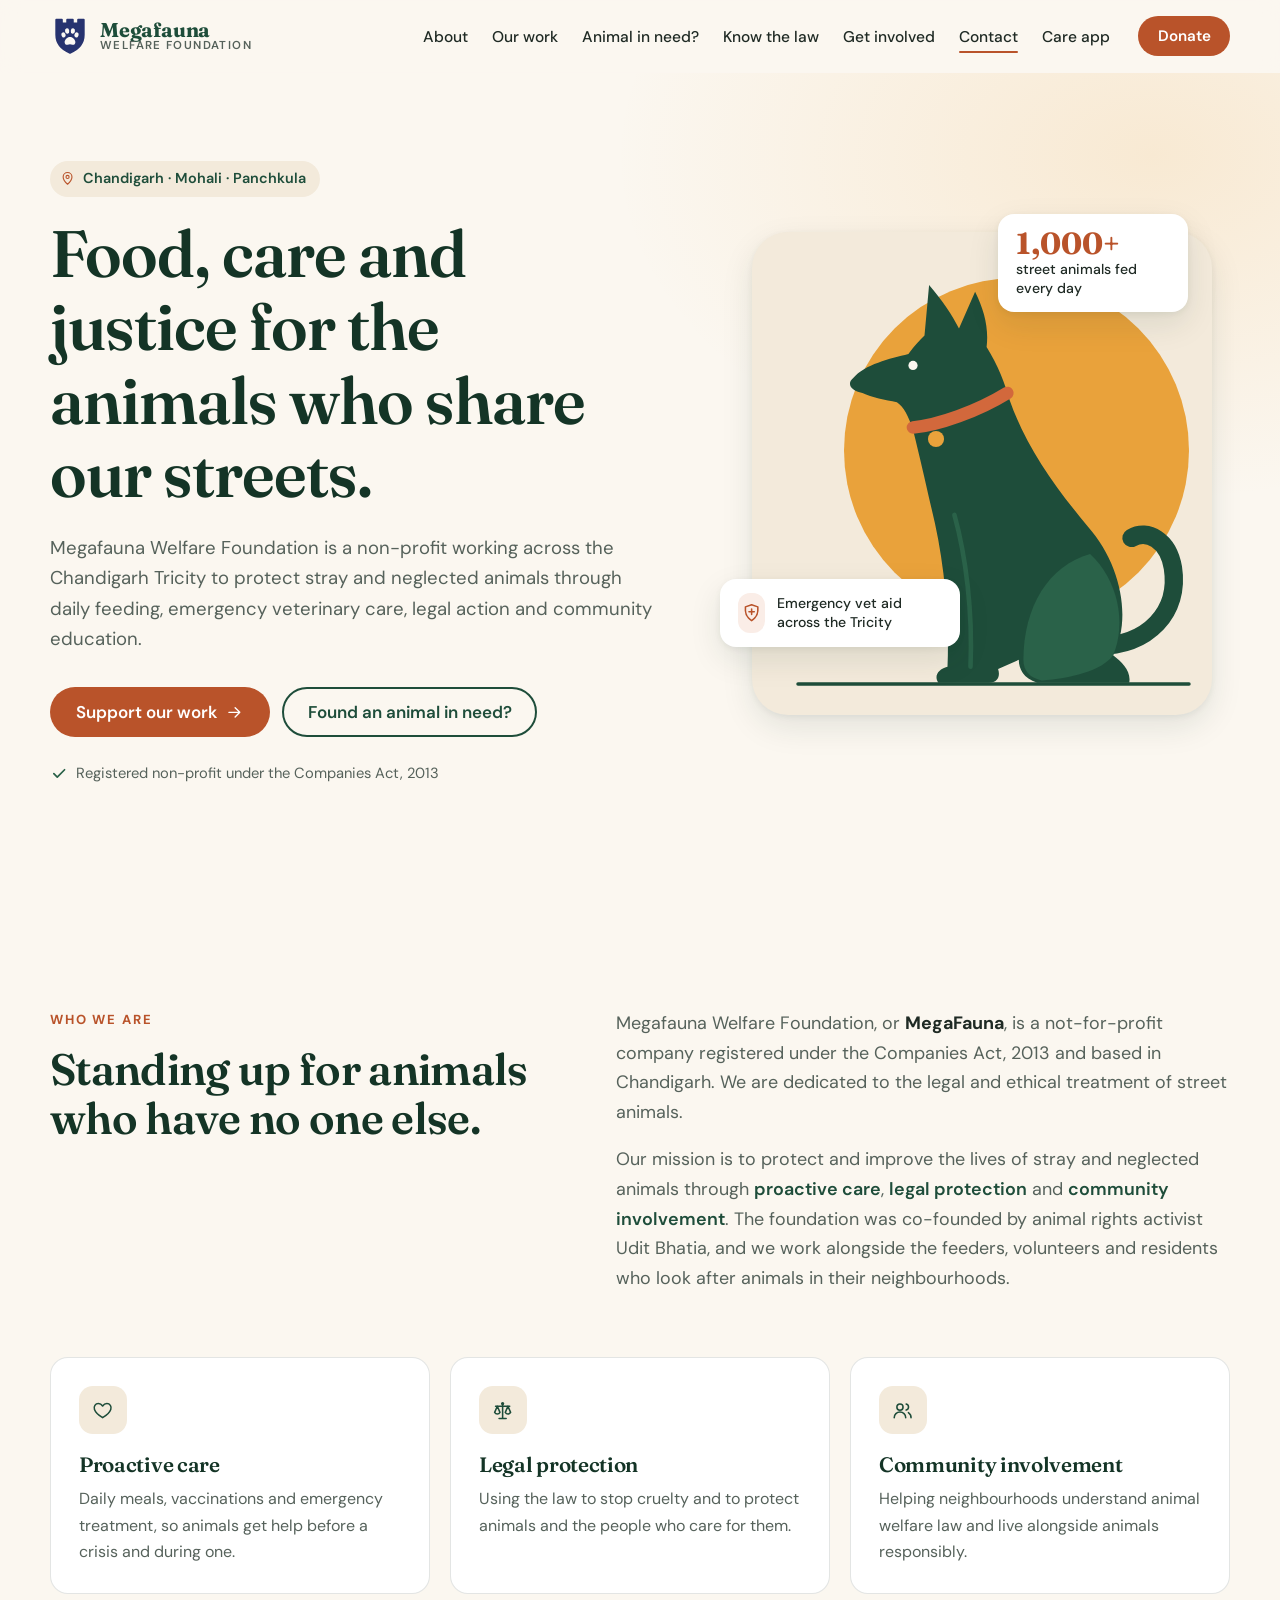
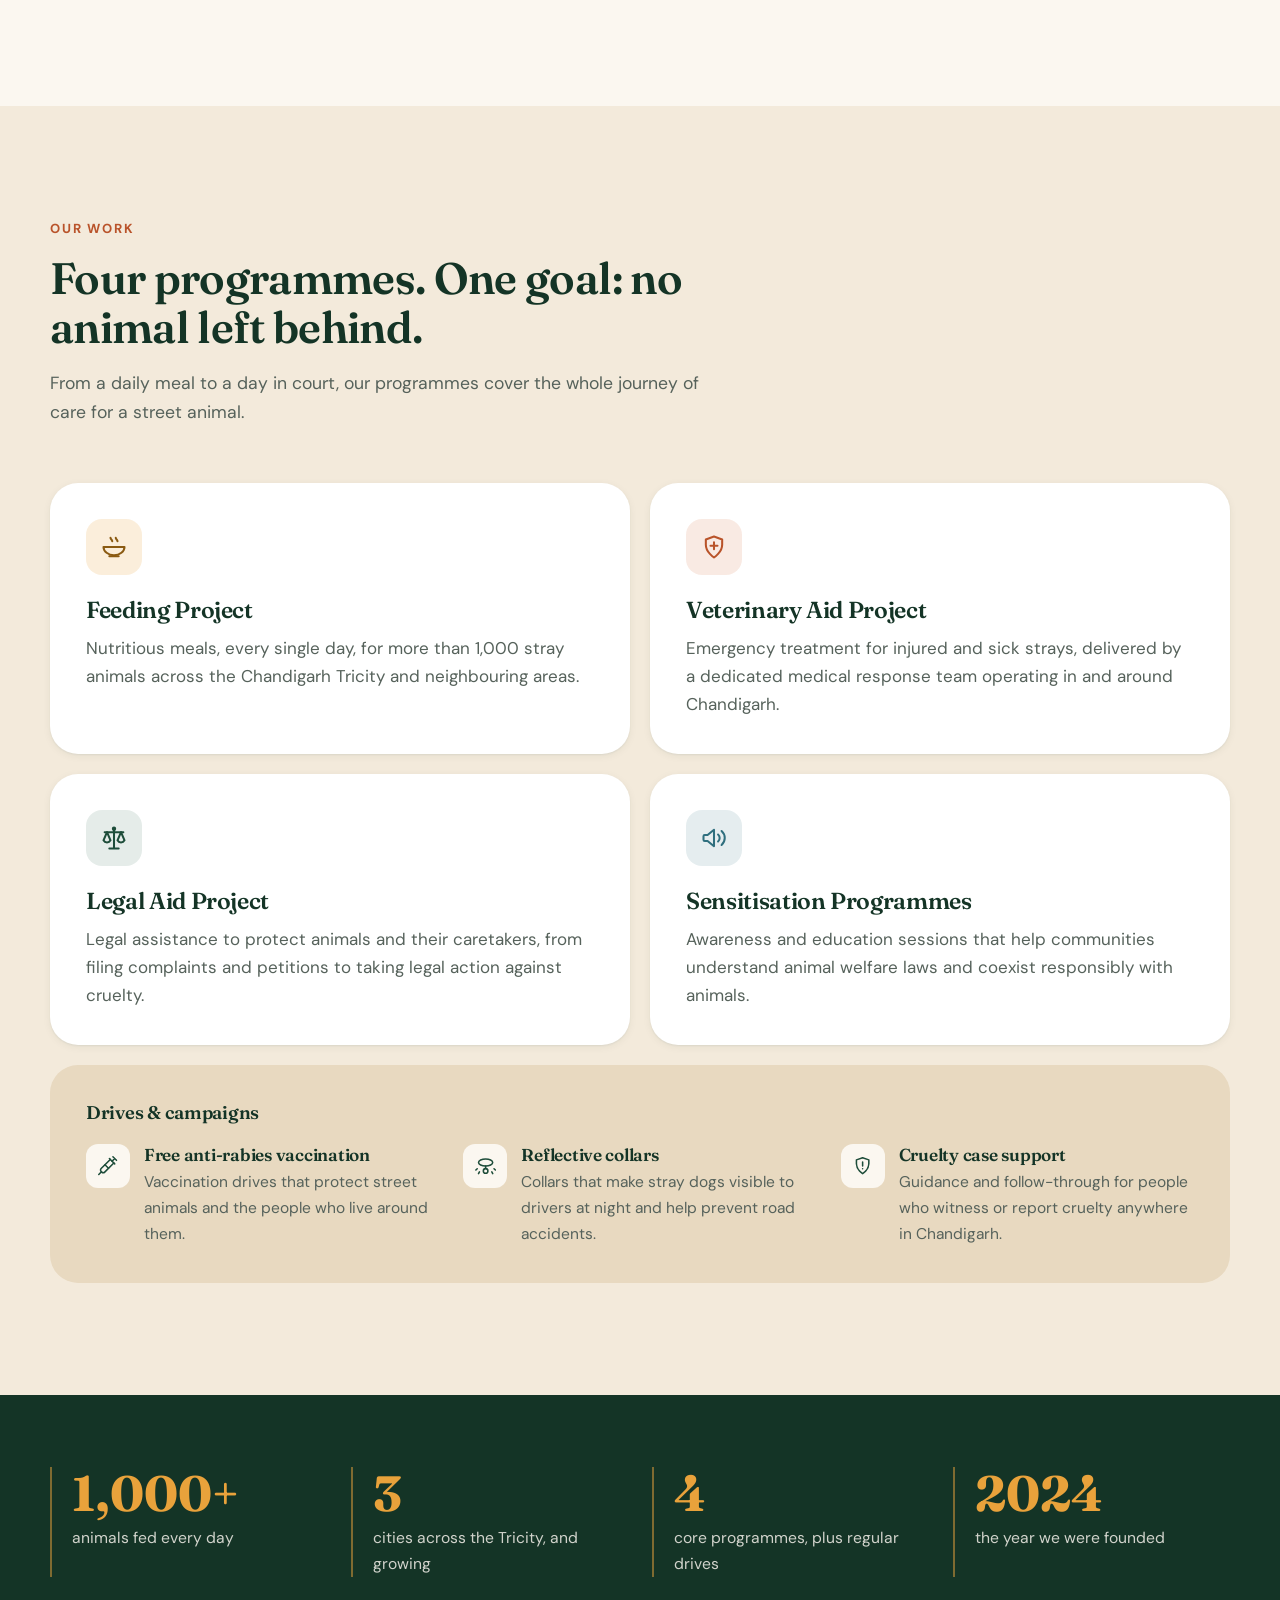
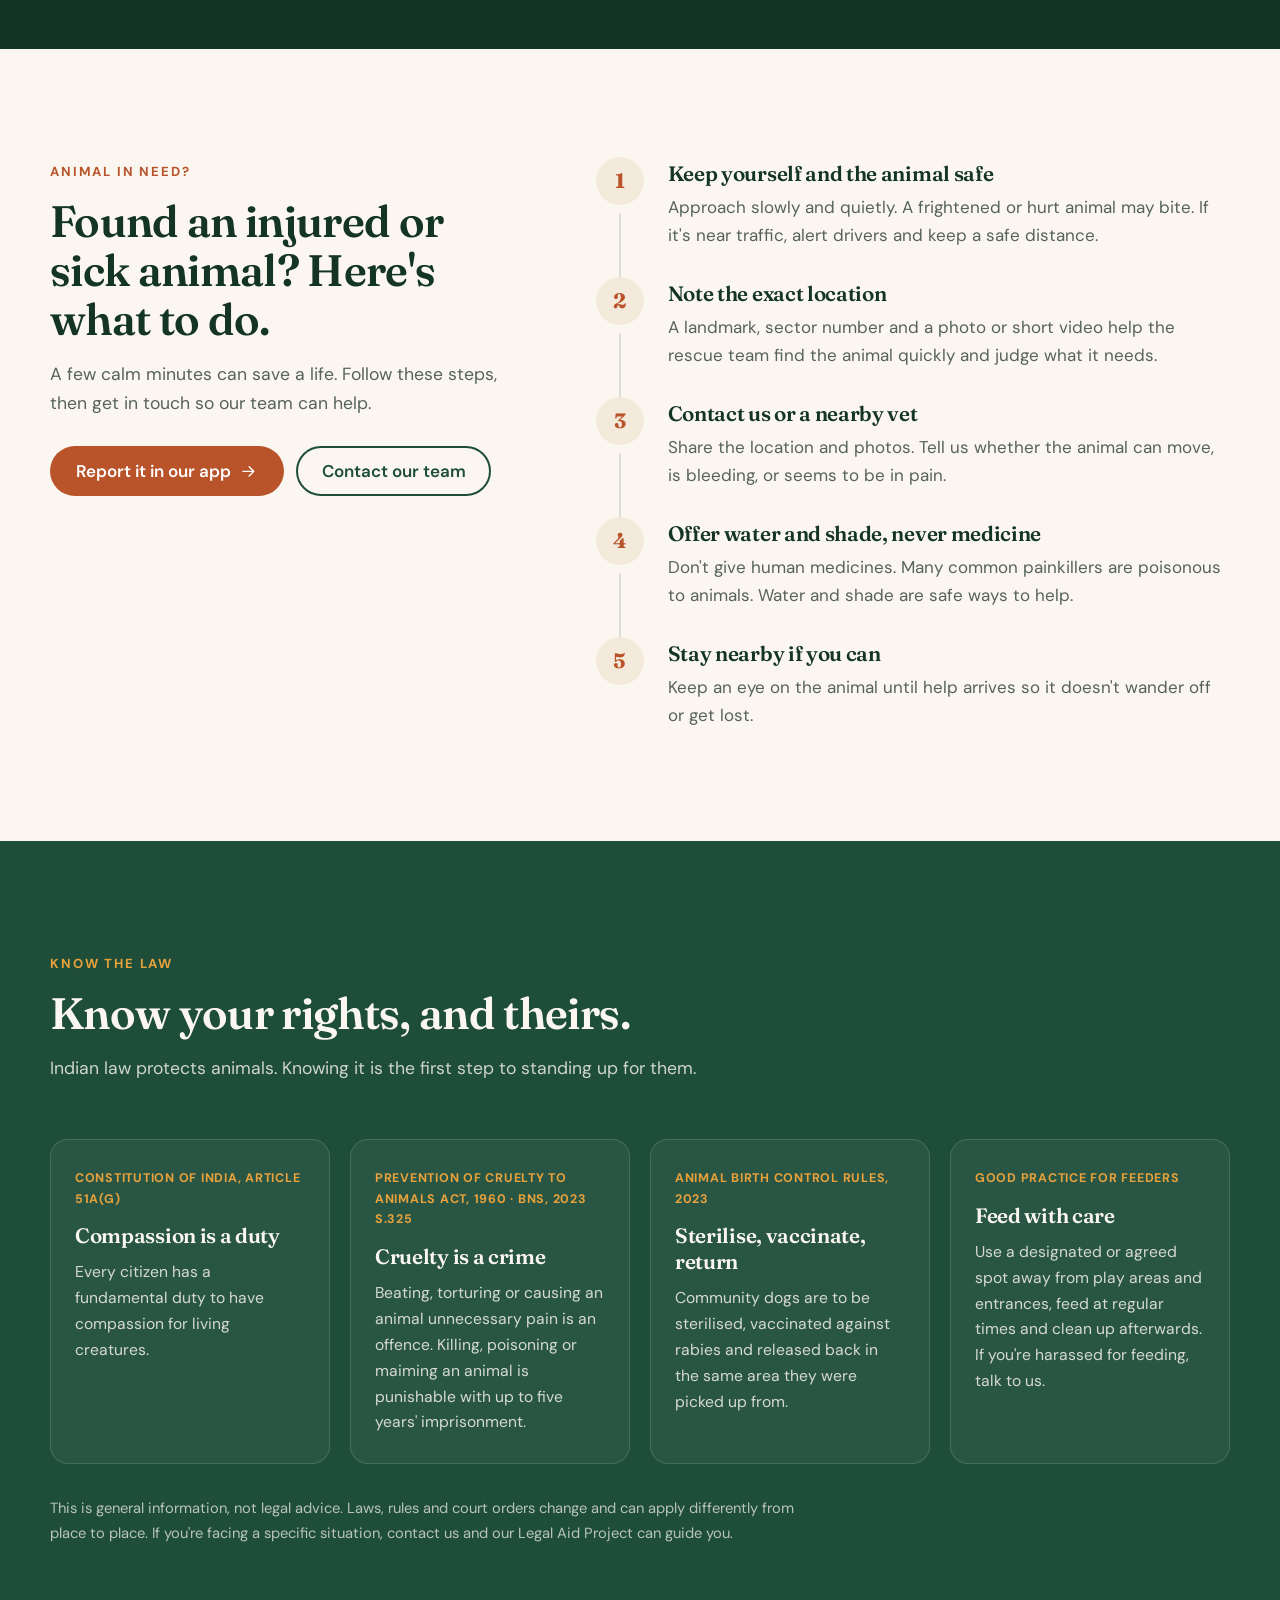
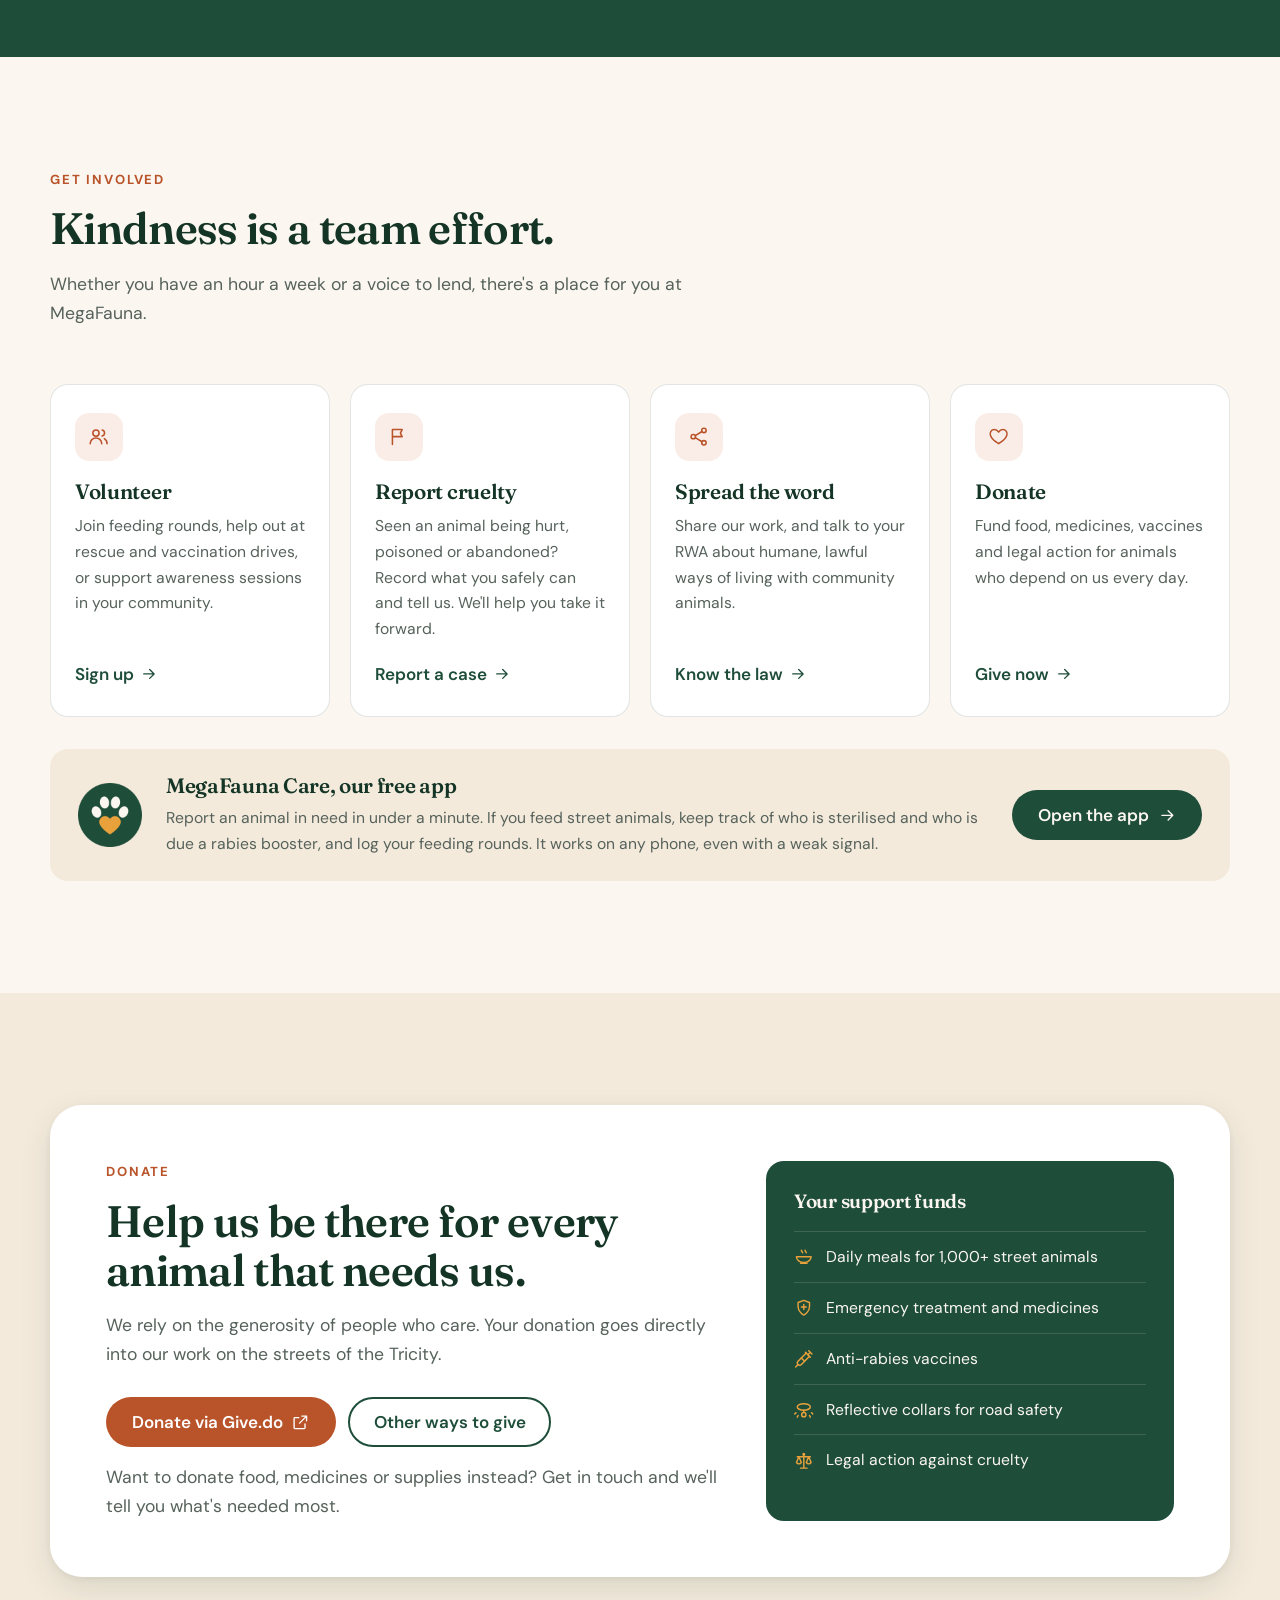
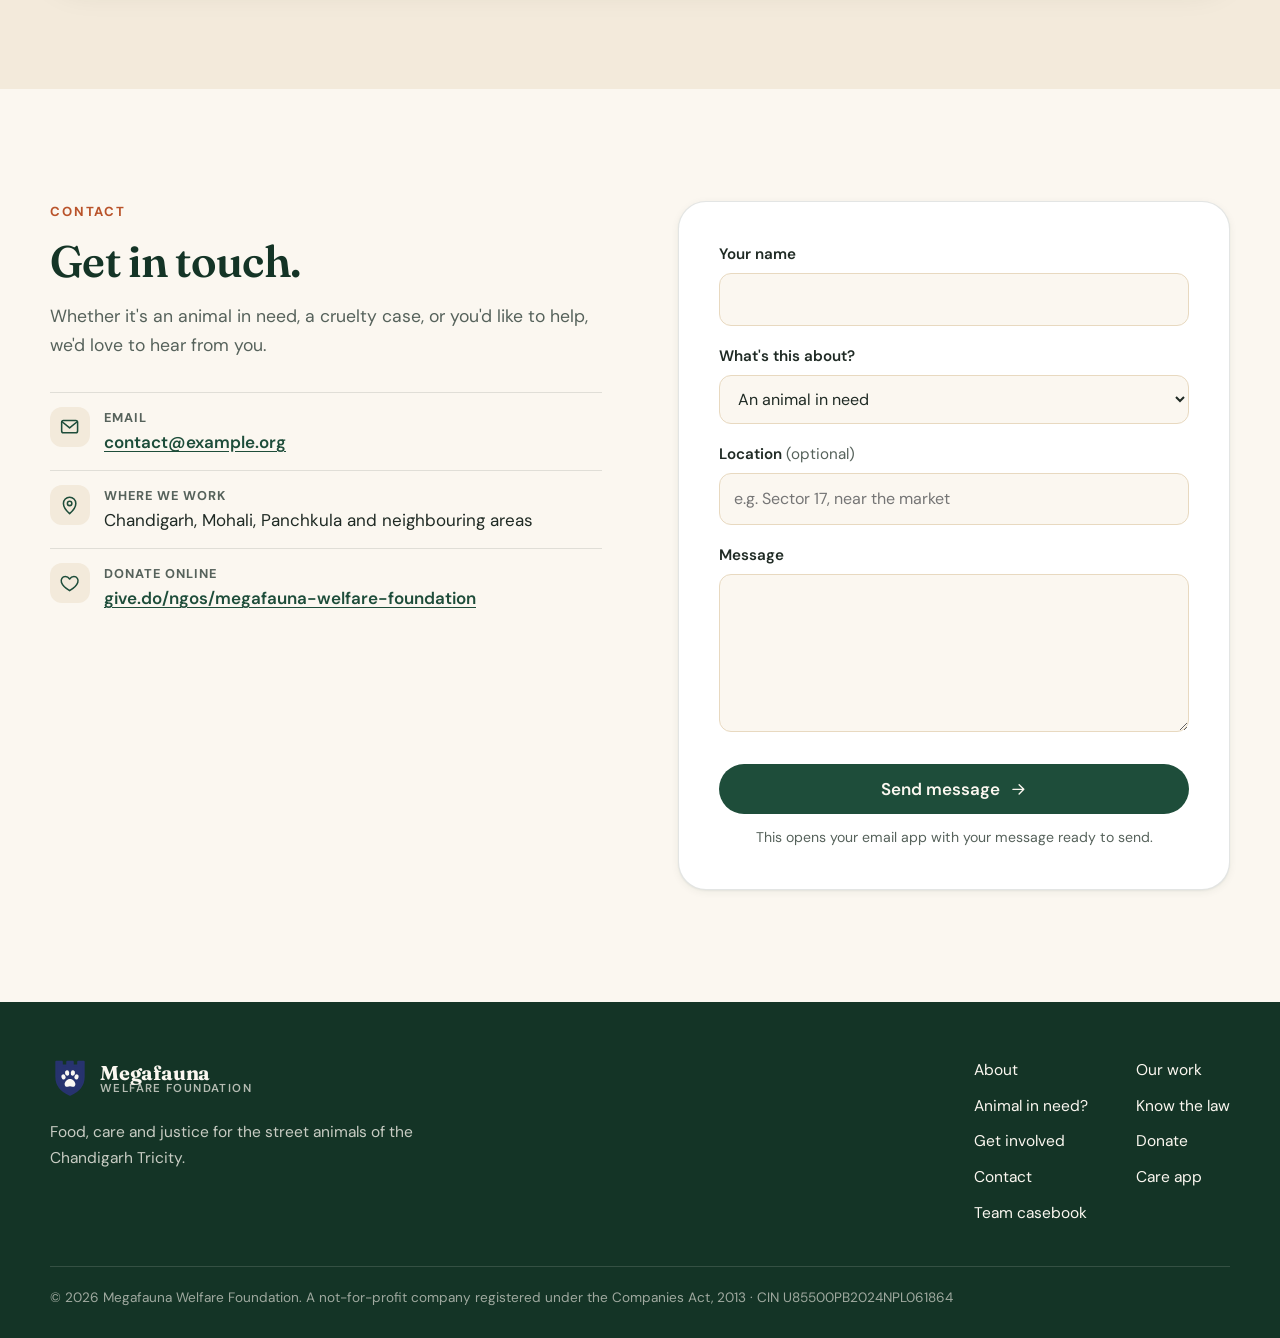
==== commit 79f130ba: "Add MegaFauna Casebook, encrypted case files for cruelty investigations A team app at /casebook/ for" ====
--- a/index.html
+++ b/index.html
@@ -470,6 +470,7 @@
         <a href="#donate">Donate</a>
         <a href="#contact">Contact</a>
         <a href="app/">Care app</a>
+        <a href="casebook/">Team casebook</a>
       </nav>
     </div>
     <div class="container footer-legal">
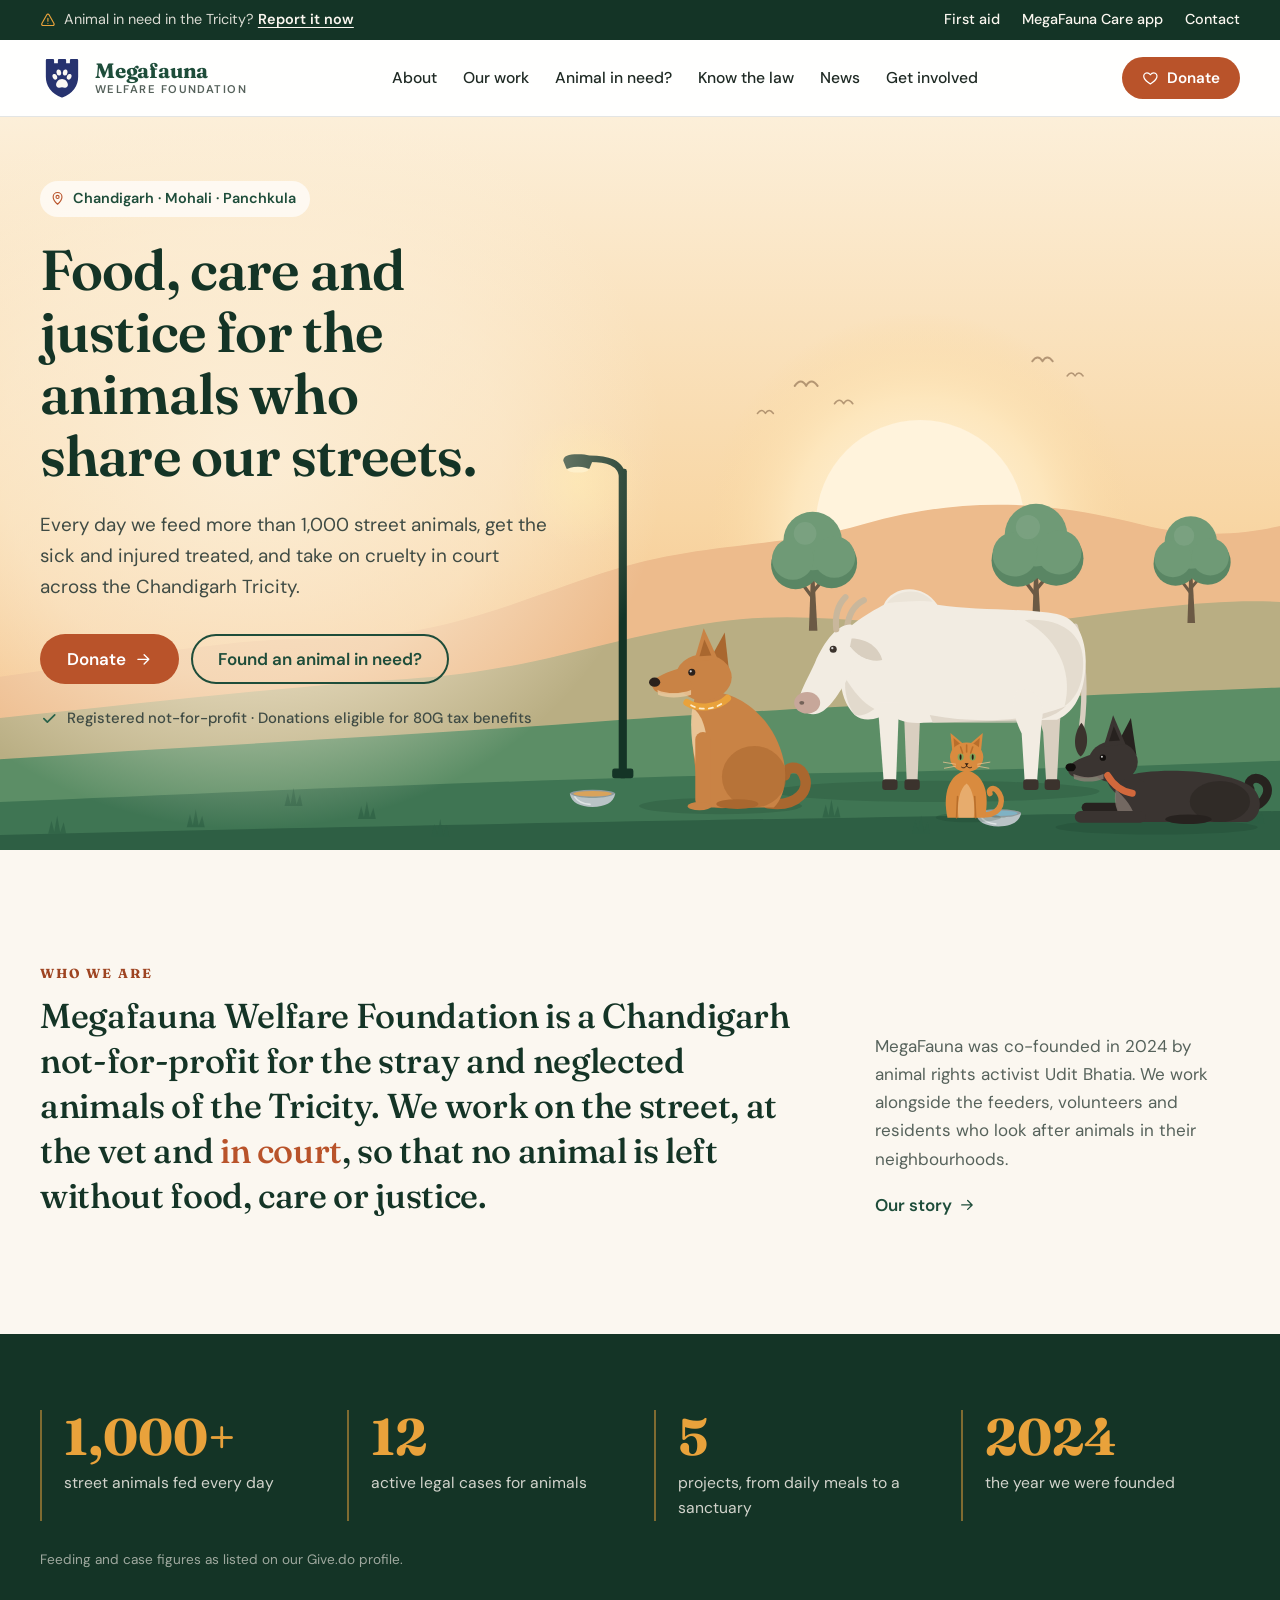
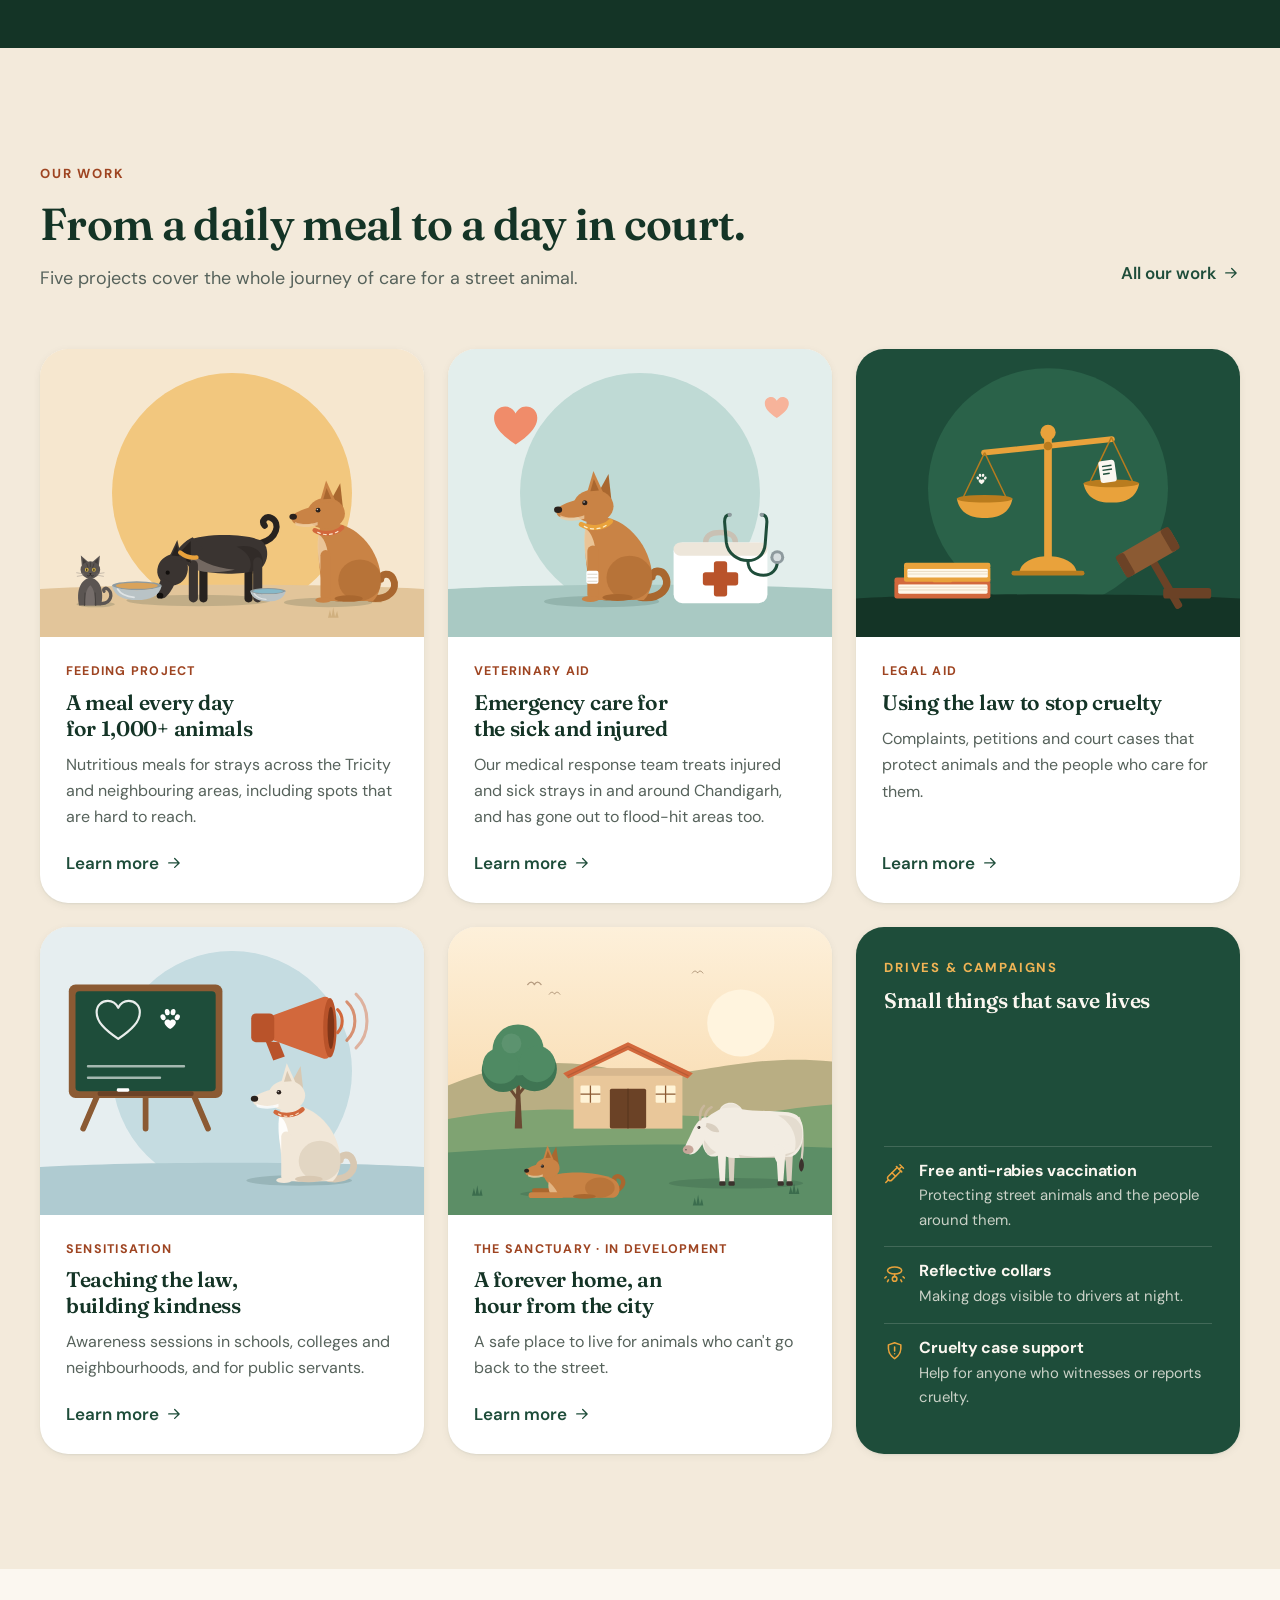
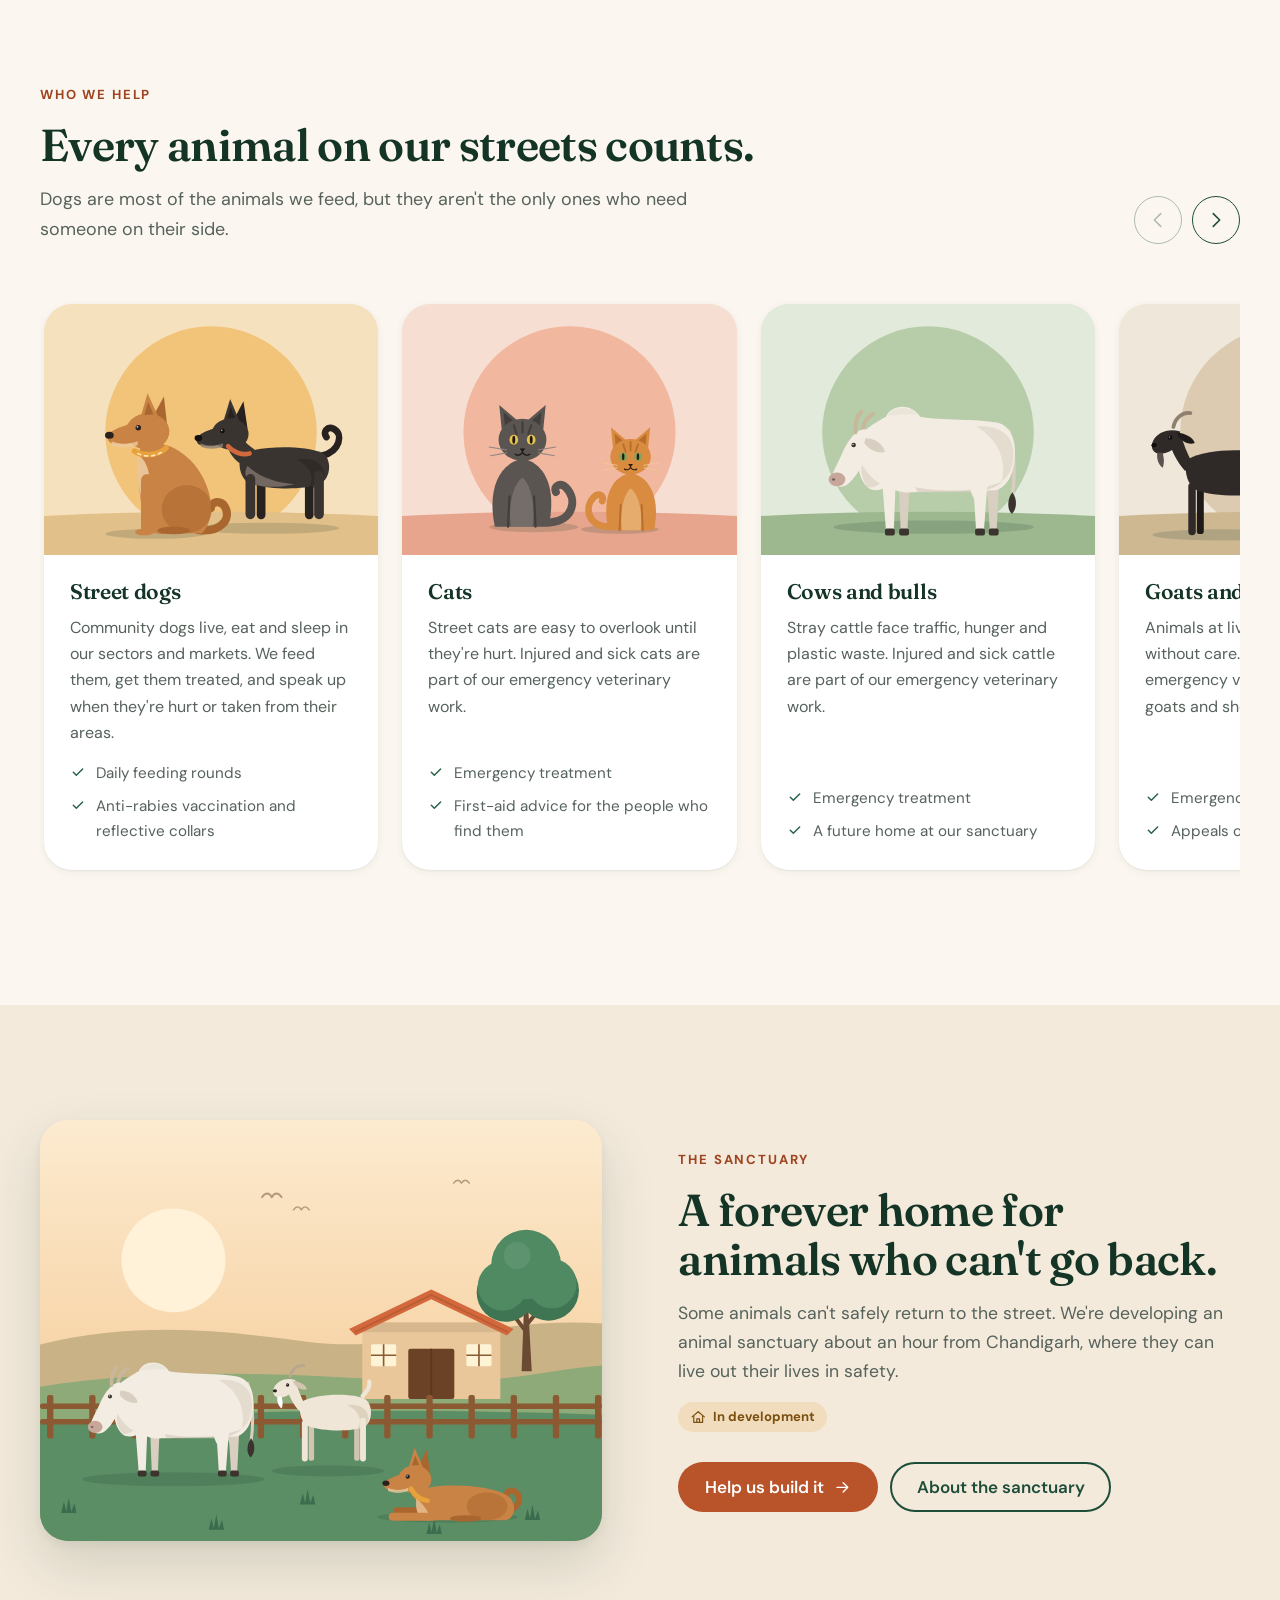
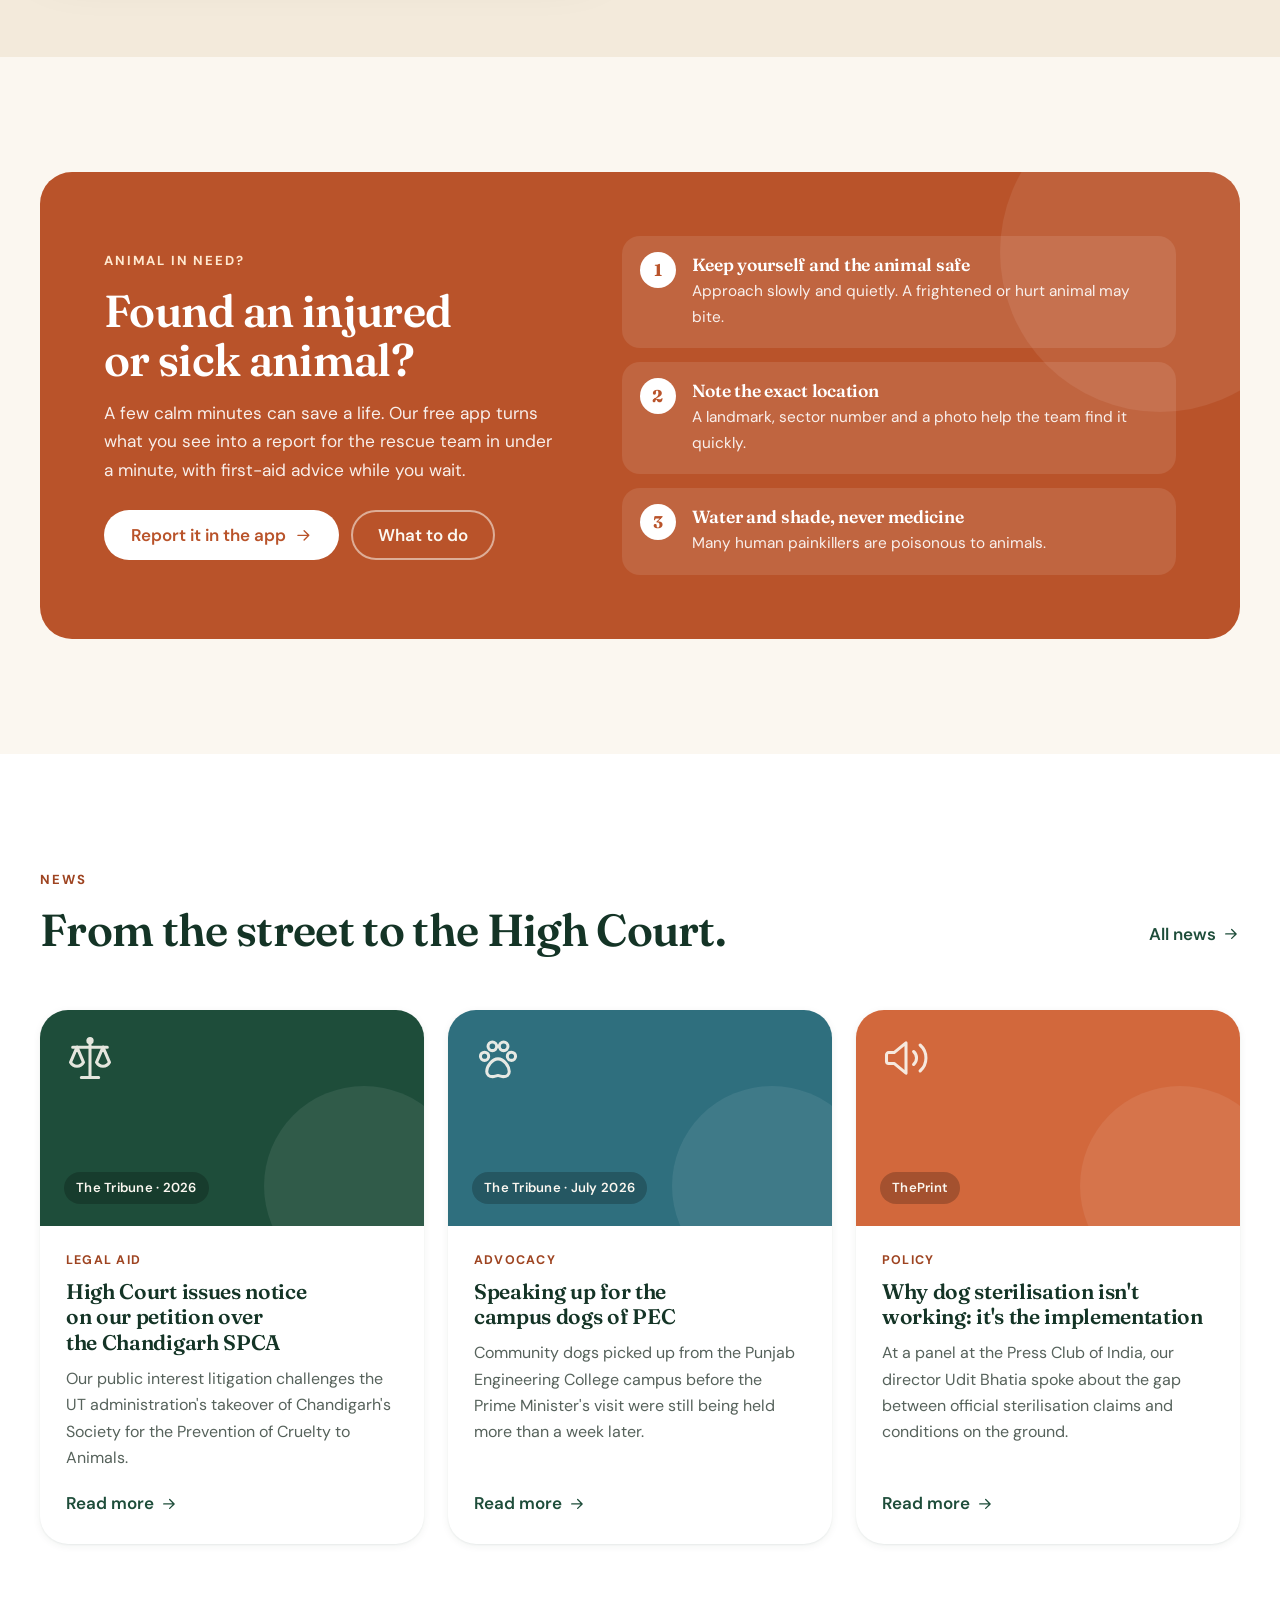
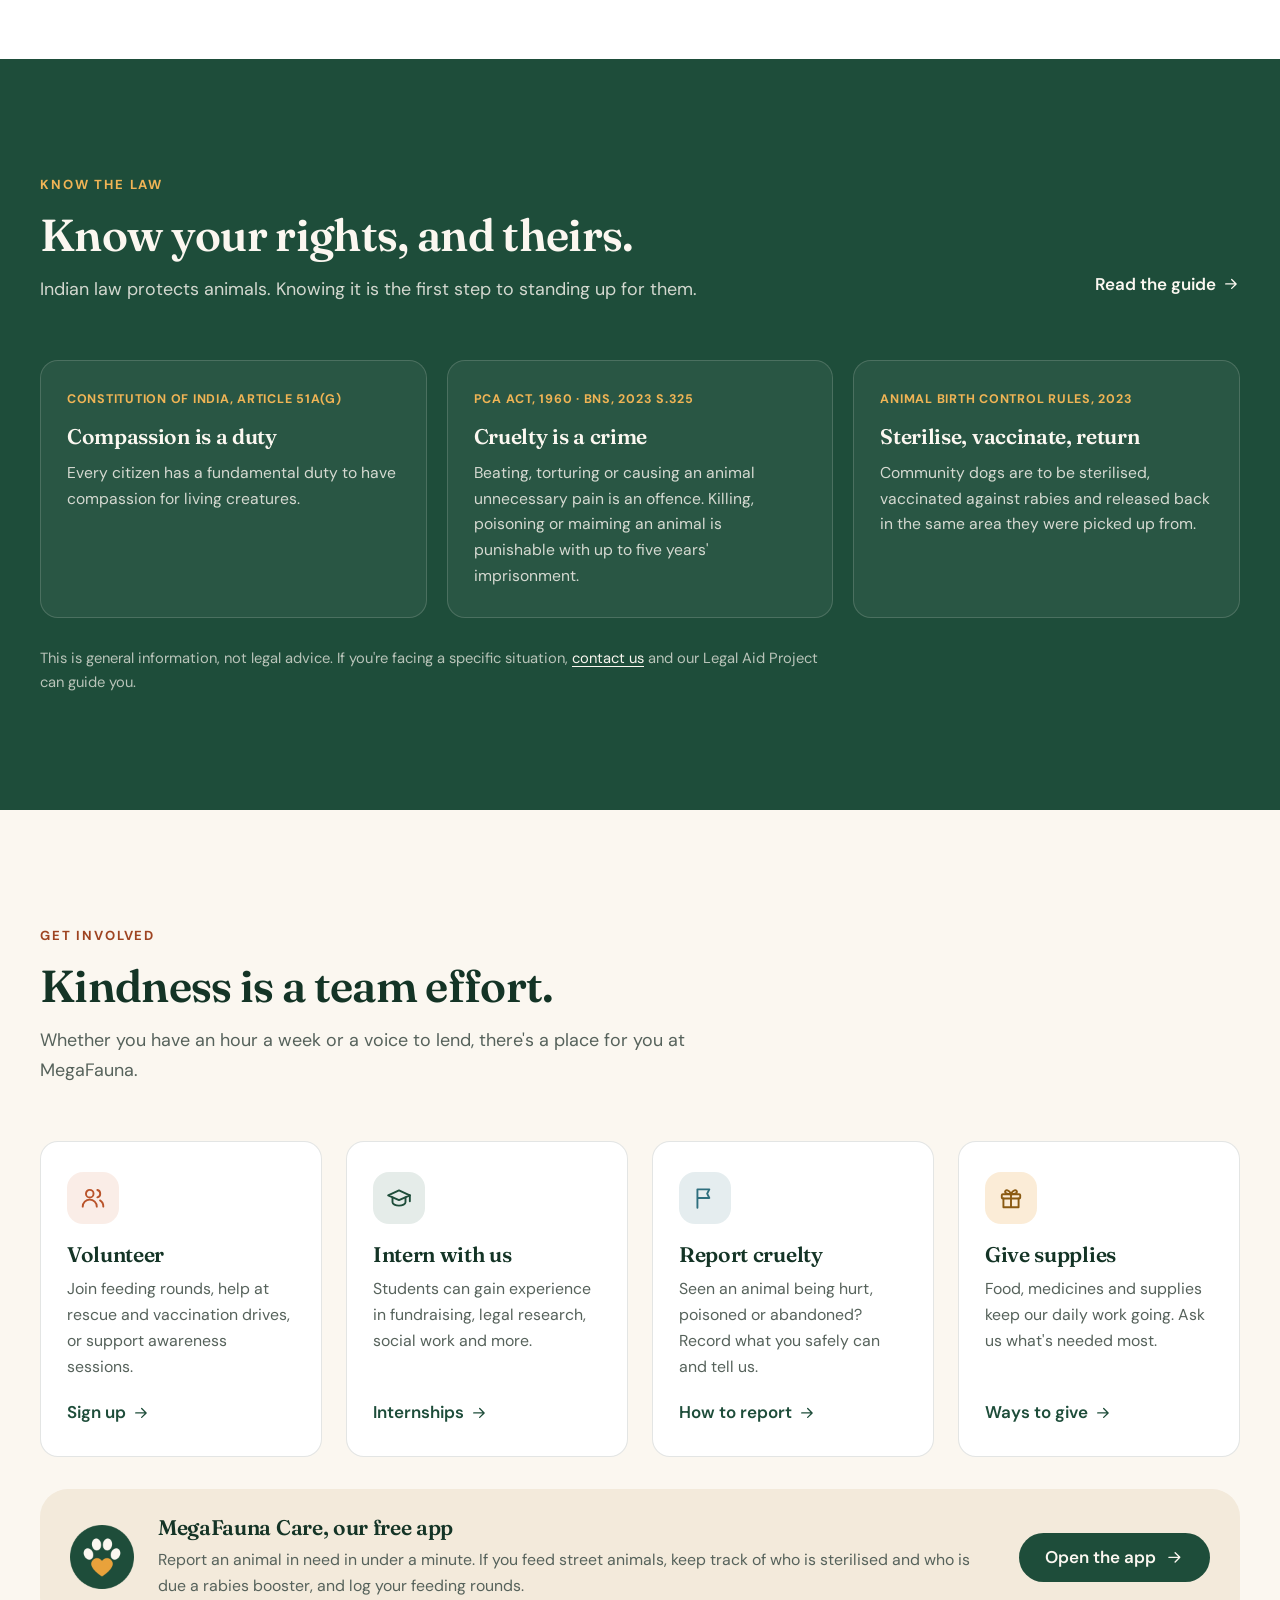
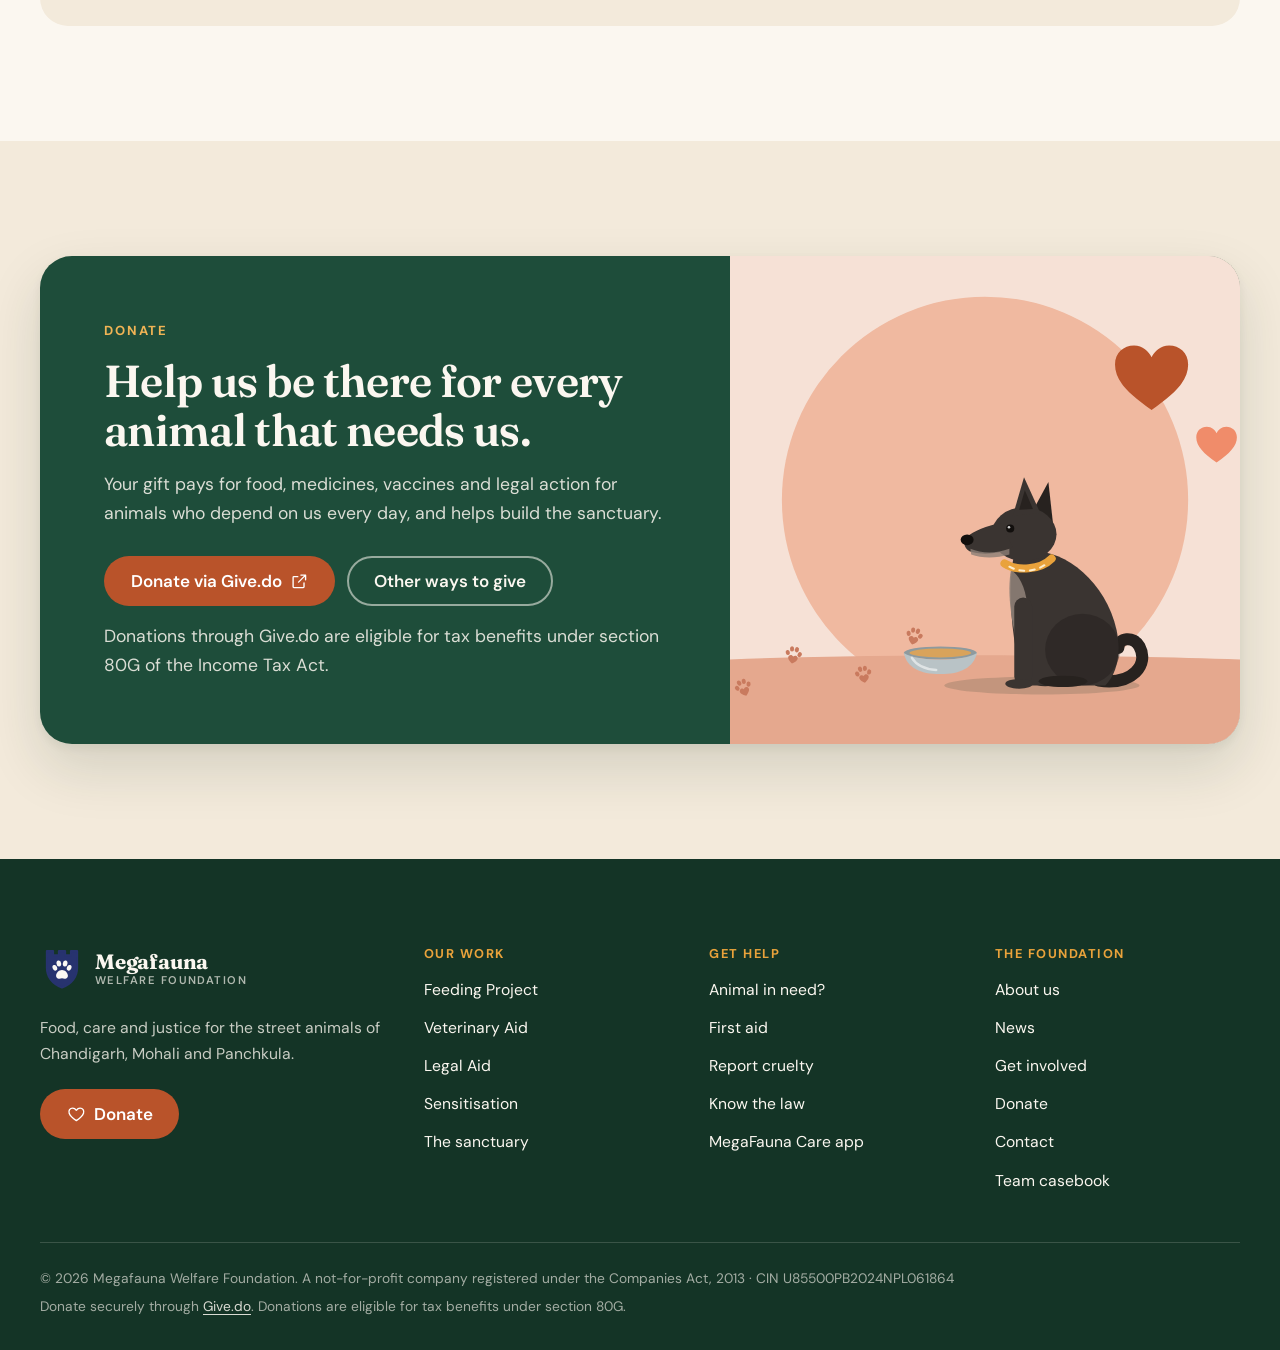
==== commit a27c4d1c: "Redesign the website after the best animal charity sites Rebuild the Megafauna Welfare Foundation si" ====
--- a/index.html
+++ b/index.html
@@ -1,16 +1,16 @@
 <!doctype html>
-<html lang="en-IN">
+<html lang="en-IN" class="no-js">
 <head>
   <meta charset="utf-8">
   <meta name="viewport" content="width=device-width, initial-scale=1">
-  <title>Megafauna Welfare Foundation | Care and justice for street animals</title>
-  <meta name="description" content="Megafauna Welfare Foundation is a Chandigarh-based non-profit protecting stray and neglected animals across the Tricity through daily feeding, emergency veterinary aid, legal aid and community education.">
-  <meta name="theme-color" content="#1E4D3A">
+  <title>Megafauna Welfare Foundation | Food, care and justice for street animals</title>
+  <meta name="description" content="Megafauna Welfare Foundation is a Chandigarh not-for-profit protecting stray and neglected animals across the Tricity through daily feeding, emergency veterinary aid, legal aid and community education.">
+  <meta name="theme-color" content="#143426">
 
   <meta property="og:type" content="website">
   <meta property="og:site_name" content="Megafauna Welfare Foundation">
   <meta property="og:title" content="Megafauna Welfare Foundation">
-  <meta property="og:description" content="Food, care and justice for the animals who share our streets in Chandigarh, Mohali and Panchkula.">
+  <meta property="og:description" content="Megafauna Welfare Foundation is a Chandigarh not-for-profit protecting stray and neglected animals across the Tricity through daily feeding, emergency veterinary aid, legal aid and community education.">
   <meta property="og:url" content="https://megafaunawelfare.github.io/github-pages/">
   <meta property="og:image" content="https://megafaunawelfare.github.io/github-pages/assets/img/og-image.png">
   <meta name="twitter:card" content="summary_large_image">
@@ -20,268 +20,414 @@
   <link rel="preconnect" href="https://fonts.gstatic.com" crossorigin>
   <link rel="stylesheet" href="https://fonts.googleapis.com/css2?family=DM+Sans:opsz,wght@9..40,400;9..40,500;9..40,600;9..40,700&family=Fraunces:opsz,wght@9..144,500;9..144,600;9..144,700&display=swap">
   <link rel="stylesheet" href="assets/css/styles.css">
-  <script>document.documentElement.classList.add('js');</script>
+  <script>document.documentElement.classList.replace('no-js', 'js');</script>
+  <script type="application/ld+json">{"@context":"https://schema.org","@type":"NGO","name":"Megafauna Welfare Foundation","alternateName":"MegaFauna","url":"https://megafaunawelfare.github.io/github-pages/","logo":"https://megafaunawelfare.github.io/github-pages/assets/img/logo.svg","description":"A not-for-profit company in Chandigarh protecting stray and neglected animals through feeding, emergency veterinary care, legal aid and community sensitisation.","foundingDate":"2024-06-21","areaServed":["Chandigarh","Mohali","Panchkula"],"sameAs":["https://give.do/ngos/megafauna-welfare-foundation"]}</script>
 </head>
 <body>
   <!-- Icon sprite: referenced below with <use href="#i-name"> -->
   <svg width="0" height="0" style="position:absolute" aria-hidden="true">
     <defs>
+      <symbol id="i-arrow" viewBox="0 0 24 24"><path d="M5 12h14M13 6l6 6-6 6"/></symbol>
+      <symbol id="i-external" viewBox="0 0 24 24"><path d="M14 4h6v6M20 4l-9 9"/><path d="M18 14v5a1 1 0 0 1-1 1H5a1 1 0 0 1-1-1V7a1 1 0 0 1 1-1h5"/></symbol>
+      <symbol id="i-menu" viewBox="0 0 24 24"><path d="M4 7h16M4 12h16M4 17h16"/></symbol>
+      <symbol id="i-close" viewBox="0 0 24 24"><path d="M6 6l12 12M18 6 6 18"/></symbol>
+      <symbol id="i-check" viewBox="0 0 24 24"><path d="m5 12.5 4.5 4.5L19 7.5"/></symbol>
+      <symbol id="i-x" viewBox="0 0 24 24"><path d="M6 6l12 12M18 6 6 18"/></symbol>
+      <symbol id="i-chevron-left" viewBox="0 0 24 24"><path d="m15 5-7 7 7 7"/></symbol>
+      <symbol id="i-chevron-right" viewBox="0 0 24 24"><path d="m9 5 7 7-7 7"/></symbol>
+      <symbol id="i-chevron-down" viewBox="0 0 24 24"><path d="m5 9 7 7 7-7"/></symbol>
+      <symbol id="i-alert" viewBox="0 0 24 24"><path d="M10.3 4.2 2.8 17.5a2 2 0 0 0 1.7 3h15a2 2 0 0 0 1.7-3L13.7 4.2a2 2 0 0 0-3.4 0Z"/><path d="M12 9.5V14M12 17v.01"/></symbol>
+      <symbol id="i-info" viewBox="0 0 24 24"><circle cx="12" cy="12" r="8.5"/><path d="M12 11v5.5M12 7.8v.01"/></symbol>
+      <symbol id="i-pin" viewBox="0 0 24 24"><path d="M12 21s-7-6.2-7-11.5a7 7 0 0 1 14 0C19 14.8 12 21 12 21Z"/><circle cx="12" cy="9.5" r="2.5"/></symbol>
+      <symbol id="i-mail" viewBox="0 0 24 24"><rect x="3" y="5" width="18" height="14" rx="2"/><path d="m3.5 6.5 8.5 7 8.5-7"/></symbol>
+      <symbol id="i-phone" viewBox="0 0 24 24"><path d="M6.5 3.5h3l1.5 4-2 1.5a11 11 0 0 0 6 6l1.5-2 4 1.5v3a2 2 0 0 1-2 2A16 16 0 0 1 4.5 5.5a2 2 0 0 1 2-2Z"/></symbol>
+      <symbol id="i-chat" viewBox="0 0 24 24"><path d="M20 15a2 2 0 0 1-2 2H8l-4 3.5V6a2 2 0 0 1 2-2h12a2 2 0 0 1 2 2Z"/><path d="M8.5 9h7M8.5 12.5h4.5"/></symbol>
+      <symbol id="i-camera" viewBox="0 0 24 24"><path d="M4 8.5A1.5 1.5 0 0 1 5.5 7h2.3l1.4-2h5.6l1.4 2h2.3A1.5 1.5 0 0 1 20 8.5v9a1.5 1.5 0 0 1-1.5 1.5h-13A1.5 1.5 0 0 1 4 17.5Z"/><circle cx="12" cy="12.8" r="3.3"/></symbol>
+      <symbol id="i-heart" viewBox="0 0 24 24"><path d="M12 20s-7.5-4.6-9.2-9.3C1.6 7.3 3.8 4 7.2 4c2 0 3.6 1.1 4.8 2.8C13.2 5.1 14.8 4 16.8 4c3.4 0 5.6 3.3 4.4 6.7C19.5 15.4 12 20 12 20Z"/></symbol>
+      <symbol id="i-paw" viewBox="0 0 24 24"><circle cx="5.8" cy="11.2" r="1.9"/><circle cx="9.4" cy="6.6" r="2"/><circle cx="14.6" cy="6.6" r="2"/><circle cx="18.2" cy="11.2" r="1.9"/><path d="M12 12.4c-2.7 0-5.2 3.4-5.2 5.8 0 1.6 1.2 2.4 2.7 2.4 1 0 1.6-.5 2.5-.5s1.5.5 2.5.5c1.5 0 2.7-.8 2.7-2.4 0-2.4-2.5-5.8-5.2-5.8Z"/></symbol>
       <symbol id="i-bowl" viewBox="0 0 24 24"><path d="M3 12h18a9 7 0 0 1-18 0Z"/><path d="M8 20h8"/><path d="M9 4c0 1.5 1.5 1.5 1.5 3M13.5 4c0 1.5 1.5 1.5 1.5 3"/></symbol>
       <symbol id="i-vet" viewBox="0 0 24 24"><path d="M12 21s-7-4.5-7-11V5.5L12 3l7 2.5V10c0 6.5-7 11-7 11Z"/><path d="M12 8v6M9 11h6"/></symbol>
+      <symbol id="i-aid" viewBox="0 0 24 24"><rect x="3.5" y="3.5" width="17" height="17" rx="4.5"/><path d="M12 8v8M8 12h8"/></symbol>
       <symbol id="i-scale" viewBox="0 0 24 24"><path d="M12 4v17M8 21h8M4 7h16"/><path d="M6 7l-3 7a3.4 3.4 0 0 0 6 0L6 7ZM18 7l-3 7a3.4 3.4 0 0 0 6 0l-3-7Z"/><circle cx="12" cy="4" r="1"/></symbol>
       <symbol id="i-megaphone" viewBox="0 0 24 24"><path d="M3 10.5v3a1 1 0 0 0 1 1h2.5L12 19V5L6.5 9.5H4a1 1 0 0 0-1 1Z"/><path d="M15.5 9a4 4 0 0 1 0 6M18.5 6a8 8 0 0 1 0 12"/></symbol>
+      <symbol id="i-home" viewBox="0 0 24 24"><path d="M3 11.5 12 4l9 7.5"/><path d="M5.5 10v9.5h13V10"/><path d="M10 19.5v-5h4v5"/></symbol>
       <symbol id="i-syringe" viewBox="0 0 24 24"><path d="m18 2 4 4M17 7l3-3"/><path d="M19 9 8.7 19.3a2.4 2.4 0 0 1-3.4 0l-.6-.6a2.4 2.4 0 0 1 0-3.4L15 5"/><path d="m9 11 4 4M5 19l-3 3M14 4l6 6"/></symbol>
       <symbol id="i-collar" viewBox="0 0 24 24"><ellipse cx="12" cy="8.5" rx="8" ry="4"/><path d="M12 12.5v2.5"/><circle cx="12" cy="18" r="2.6"/><path d="M2.5 15.5 1 17M21.5 15.5 23 17M5 19l-1 2M19 19l1 2"/></symbol>
-      <symbol id="i-shield-alert" viewBox="0 0 24 24"><path d="M12 21s-7-4.5-7-11V5.5L12 3l7 2.5V10c0 6.5-7 11-7 11Z"/><path d="M12 8v4.5M12 15.5v.01"/></symbol>
-      <symbol id="i-heart" viewBox="0 0 24 24"><path d="M12 20s-7.5-4.6-9.2-9.3C1.6 7.3 3.8 4 7.2 4c2 0 3.6 1.1 4.8 2.8C13.2 5.1 14.8 4 16.8 4c3.4 0 5.6 3.3 4.4 6.7C19.5 15.4 12 20 12 20Z"/></symbol>
+      <symbol id="i-shield" viewBox="0 0 24 24"><path d="M12 21s-7-4.5-7-11V5.5L12 3l7 2.5V10c0 6.5-7 11-7 11Z"/><path d="M12 8v4.5M12 15.5v.01"/></symbol>
       <symbol id="i-users" viewBox="0 0 24 24"><circle cx="9" cy="8" r="3.5"/><path d="M2.5 20a6.5 6.5 0 0 1 13 0"/><path d="M16 4.6a3.5 3.5 0 0 1 0 6.8M18.5 14.2A6.5 6.5 0 0 1 21.5 20"/></symbol>
       <symbol id="i-flag" viewBox="0 0 24 24"><path d="M5 21V4M5 4h11l-2 4 2 4H5"/></symbol>
       <symbol id="i-share" viewBox="0 0 24 24"><circle cx="18" cy="5" r="2.5"/><circle cx="6" cy="12" r="2.5"/><circle cx="18" cy="19" r="2.5"/><path d="m8.2 10.8 7.6-4.6M8.2 13.2l7.6 4.6"/></symbol>
-      <symbol id="i-arrow" viewBox="0 0 24 24"><path d="M5 12h14M13 6l6 6-6 6"/></symbol>
-      <symbol id="i-external" viewBox="0 0 24 24"><path d="M14 4h6v6M20 4l-9 9"/><path d="M18 14v5a1 1 0 0 1-1 1H5a1 1 0 0 1-1-1V7a1 1 0 0 1 1-1h5"/></symbol>
-      <symbol id="i-mail" viewBox="0 0 24 24"><rect x="3" y="5" width="18" height="14" rx="2"/><path d="m3.5 6.5 8.5 7 8.5-7"/></symbol>
-      <symbol id="i-pin" viewBox="0 0 24 24"><path d="M12 21s-7-6.2-7-11.5a7 7 0 0 1 14 0C19 14.8 12 21 12 21Z"/><circle cx="12" cy="9.5" r="2.5"/></symbol>
-      <symbol id="i-menu" viewBox="0 0 24 24"><path d="M4 7h16M4 12h16M4 17h16"/></symbol>
-      <symbol id="i-close" viewBox="0 0 24 24"><path d="M6 6l12 12M18 6 6 18"/></symbol>
-      <symbol id="i-check" viewBox="0 0 24 24"><path d="m5 12.5 4.5 4.5L19 7.5"/></symbol>
+      <symbol id="i-gift" viewBox="0 0 24 24"><rect x="3.5" y="8.5" width="17" height="4" rx="1"/><path d="M5 12.5v8h14v-8M12 8.5v12"/><path d="M12 8.5C10.5 4.5 7 4 6.6 6s2.4 2.5 5.4 2.5ZM12 8.5c1.5-4 5-4.5 5.4-2.5s-2.4 2.5-5.4 2.5Z"/></symbol>
+      <symbol id="i-school" viewBox="0 0 24 24"><path d="M2 9.5 12 5l10 4.5-10 4.5L2 9.5Z"/><path d="M6 11.5V16c0 1.5 2.7 3 6 3s6-1.5 6-3v-4.5"/><path d="M22 9.5V15"/></symbol>
+      <symbol id="i-news" viewBox="0 0 24 24"><path d="M4 5.5h13v12.5a2 2 0 0 0 2 2H6a2 2 0 0 1-2-2Z"/><path d="M17 9h3v9a2 2 0 0 1-4 0"/><path d="M7 9h7M7 12.5h7M7 16h4"/></symbol>
+      <symbol id="i-receipt" viewBox="0 0 24 24"><path d="M6 3h12v18l-3-2-3 2-3-2-3 2Z"/><path d="M9 8h6M9 12h6M9 16h3"/></symbol>
+      <symbol id="i-building" viewBox="0 0 24 24"><path d="M4 21V5.5L12 3l8 2.5V21"/><path d="M9 21v-4h6v4M8 8.5h.01M12 8.5h.01M16 8.5h.01M8 12.5h.01M12 12.5h.01M16 12.5h.01"/></symbol>
+      <symbol id="i-calendar" viewBox="0 0 24 24"><rect x="3.5" y="5" width="17" height="15.5" rx="2.5"/><path d="M3.5 9.5h17M8 3v4M16 3v4"/></symbol>
+      <symbol id="i-book" viewBox="0 0 24 24"><path d="M12 6.5C10.3 5.2 7.9 4.5 4 4.5v14c3.9 0 6.3.7 8 2 1.7-1.3 4.1-2 8-2v-14c-3.9 0-6.3.7-8 2Z"/><path d="M12 6.5v14"/></symbol>
+      <symbol id="i-rain" viewBox="0 0 24 24"><path d="M7 15.5a4.5 4.5 0 1 1 .9-8.9A5.5 5.5 0 0 1 18.5 9a3.3 3.3 0 0 1-.5 6.5Z"/><path d="M8.5 18.5 7.5 21M12.5 18.5l-1 2.5M16.5 18.5l-1 2.5"/></symbol>
+      <symbol id="i-kite" viewBox="0 0 24 24"><path d="M12 2.5 18 9.5l-6 7-6-7Z"/><path d="M6 9.5h12M12 2.5v14"/><path d="M12 16.5c0 2-2.5 2.2-2.5 4.5"/></symbol>
+      <symbol id="i-ear" viewBox="0 0 24 24"><path d="M4.5 20 9.3 3.8l2.9 5.4 2.2-3.3L19.5 20Z"/><path d="M8.5 16.5c1.5-.8 3.5-.8 5 0"/></symbol>
+      <symbol id="i-app" viewBox="0 0 24 24"><rect x="6" y="2.5" width="12" height="19" rx="2.5"/><path d="M10.5 18.5h3"/></symbol>
     </defs>
   </svg>
 
   <a class="skip-link" href="#main">Skip to content</a>
 
-  <header class="site-header" id="top">
+  <aside class="topbar" aria-label="Animal emergencies">
+    <div class="container topbar-inner">
+      <p class="topbar-alert"><svg class="icon" aria-hidden="true"><use href="#i-alert"/></svg> <span>Animal in need in the Tricity? <a href="app/#report">Report it now</a></span></p>
+      <nav class="topbar-links" aria-label="Quick links">
+        <a href="help.html#first-aid">First aid</a>
+        <a href="app/">MegaFauna Care app</a>
+        <a href="contact.html">Contact</a>
+      </nav>
+    </div>
+  </aside>
+
+  <header class="site-header">
     <div class="container header-inner">
-      <a class="brand" href="#top" aria-label="Megafauna Welfare Foundation, back to top">
-        <img src="assets/img/logo.svg" alt="" width="40" height="40">
+      <a class="brand" href="./" aria-label="Megafauna Welfare Foundation, home">
+        <img src="assets/img/logo.svg" alt="" width="44" height="44">
         <span class="brand-text">
           <span class="brand-name">Megafauna</span>
           <span class="brand-sub">Welfare Foundation</span>
         </span>
       </a>
 
-      <button class="nav-toggle" type="button" aria-expanded="false" aria-controls="site-nav">
-        <svg class="icon icon-open" aria-hidden="true"><use href="#i-menu"/></svg>
-        <svg class="icon icon-close" aria-hidden="true"><use href="#i-close"/></svg>
-        <span class="visually-hidden">Menu</span>
-      </button>
-
       <nav class="site-nav" id="site-nav" aria-label="Main">
         <ul>
-          <li><a href="#about">About</a></li>
-          <li><a href="#work">Our work</a></li>
-          <li><a href="#help">Animal in need?</a></li>
-          <li><a href="#law">Know the law</a></li>
-          <li><a href="#involved">Get involved</a></li>
-          <li><a href="#contact">Contact</a></li>
-          <li><a href="app/">Care app</a></li>
+          <li><a href="about.html">About</a></li>
+          <li><a href="work.html">Our work</a></li>
+          <li><a href="help.html">Animal in need?</a></li>
+          <li><a href="law.html">Know the law</a></li>
+          <li><a href="news.html">News</a></li>
+          <li><a href="get-involved.html">Get involved</a></li>
+          <li class="nav-extra"><a href="contact.html">Contact</a></li>
         </ul>
-        <a class="btn btn-accent btn-sm" href="#donate">Donate</a>
+        <a class="btn btn-accent nav-extra" href="donate.html"><svg class="icon" aria-hidden="true"><use href="#i-heart"/></svg> Donate</a>
       </nav>
+
+      <div class="nav-actions">
+        <a class="btn btn-accent btn-sm btn-donate-top" href="donate.html"><svg class="icon" aria-hidden="true"><use href="#i-heart"/></svg> Donate</a>
+        <button class="nav-toggle" type="button" aria-expanded="false" aria-controls="site-nav">
+          <svg class="icon icon-open" aria-hidden="true"><use href="#i-menu"/></svg>
+          <svg class="icon icon-close" aria-hidden="true"><use href="#i-close"/></svg>
+          <span class="visually-hidden">Menu</span>
+        </button>
+      </div>
     </div>
   </header>
 
   <main id="main">
     <!-- Hero -->
-    <section class="hero">
-      <div class="container hero-grid">
+    <section class="hero" aria-labelledby="hero-title">
+      <figure class="hero-media">
+        <img src="assets/img/illustrations/hero.svg" alt="" width="1600" height="900" fetchpriority="high">
+      </figure>
+      <div class="container hero-inner">
         <div class="hero-copy">
           <p class="eyebrow"><svg class="icon" aria-hidden="true"><use href="#i-pin"/></svg> Chandigarh &middot; Mohali &middot; Panchkula</p>
-          <h1>Food, care and justice for the animals who share our streets.</h1>
-          <p class="lead">Megafauna Welfare Foundation is a non-profit working across the Chandigarh Tricity to protect stray and neglected animals through daily feeding, emergency veterinary care, legal action and community education.</p>
+          <h1 id="hero-title">Food, care and justice for the animals who share our streets.</h1>
+          <p class="lead">Every day we feed more than 1,000 street animals, get the sick and injured treated, and take on cruelty in court across the Chandigarh Tricity.</p>
           <div class="hero-actions">
-            <a class="btn btn-accent" href="#donate">Support our work <svg class="icon" aria-hidden="true"><use href="#i-arrow"/></svg></a>
-            <a class="btn btn-ghost" href="#help">Found an animal in need?</a>
-          </div>
-          <p class="hero-note"><svg class="icon" aria-hidden="true"><use href="#i-check"/></svg> Registered non-profit under the Companies Act, 2013</p>
-        </div>
-
-        <div class="hero-art" aria-hidden="true">
-          <div class="art-frame">
-            <svg class="art-dog" viewBox="0 0 400 420" xmlns="http://www.w3.org/2000/svg">
-              <circle class="art-sun" cx="230" cy="190" r="150"/>
-              <path class="art-tail" d="M300 360 C 345 360, 372 330, 366 292 C 362 268, 344 258, 330 266"/>
-              <path class="art-body" d="M88 127 C 98 115, 120 110, 136 106 C 142 98, 146 94, 150 90 L 154 46 C 166 60, 174 72, 180 84 L 194 52 C 202 68, 206 84, 204 100 C 214 116, 220 132, 224 146 C 238 186, 262 220, 292 256 C 322 290, 330 338, 314 368 C 322 374, 330 382, 328 392 L 248 392 C 236 388, 232 380, 232 372 L 214 380 C 216 386, 214 392, 206 392 L 162 392 C 158 386, 162 380, 170 378 C 172 330, 166 280, 156 240 C 150 214, 146 196, 140 172 C 136 160, 132 152, 126 148 C 116 146, 104 144, 96 140 C 86 138, 82 132, 88 127 Z"/>
-              <path class="art-shade" d="M236 372 C 236 326, 258 290, 294 280 C 318 302, 326 340, 314 368 C 304 382, 276 388, 252 390 C 242 388, 236 382, 236 372 Z"/>
-              <path class="art-leg" d="M190 378 C 192 330, 186 282, 176 246"/>
-              <path class="art-collar" d="M140 170 C 162 168, 196 156, 222 140"/>
-              <circle class="art-tag" cx="160" cy="180" r="7"/>
-              <circle class="art-eye" cx="140" cy="116" r="4"/>
-              <line class="art-ground" x1="40" y1="393" x2="380" y2="393"/>
-            </svg>
-          </div>
-          <div class="float-card float-card--top">
-            <span class="float-num">1,000+</span>
-            <span class="float-label">street animals fed every day</span>
-          </div>
-          <div class="float-card float-card--bottom">
-            <span class="float-icon"><svg class="icon" aria-hidden="true"><use href="#i-vet"/></svg></span>
-            <span class="float-label">Emergency vet aid across the Tricity</span>
-          </div>
-        </div>
-      </div>
-    </section>
-
-    <!-- About -->
-    <section class="section" id="about">
-      <div class="container about-grid">
+            <a class="btn btn-accent" href="donate.html">Donate <svg class="icon icon-move" aria-hidden="true"><use href="#i-arrow"/></svg></a>
+            <a class="btn btn-ghost" href="help.html">Found an animal in need?</a>
+          </div>
+          <p class="hero-note"><svg class="icon" aria-hidden="true"><use href="#i-check"/></svg> Registered not-for-profit &middot; Donations eligible for 80G tax benefits</p>
+        </div>
+      </div>
+    </section>
+
+    <!-- Who we are -->
+    <section class="section" aria-labelledby="intro-title">
+      <div class="container statement">
         <div class="reveal">
-          <p class="kicker">Who we are</p>
-          <h2>Standing up for animals who have no one else.</h2>
-        </div>
-        <div class="about-copy reveal">
-          <p>Megafauna Welfare Foundation, or <strong>MegaFauna</strong>, is a not-for-profit company registered under the Companies Act, 2013 and based in Chandigarh. We are dedicated to the legal and ethical treatment of street animals.</p>
-          <p>Our mission is to protect and improve the lives of stray and neglected animals through <em>proactive care</em>, <em>legal protection</em> and <em>community involvement</em>. The foundation was co-founded by animal rights activist Udit Bhatia, and we work alongside the feeders, volunteers and residents who look after animals in their neighbourhoods.</p>
-        </div>
-      </div>
-
-      <div class="container pillars">
-        <article class="pillar reveal">
-          <span class="pillar-icon"><svg class="icon" aria-hidden="true"><use href="#i-heart"/></svg></span>
-          <h3>Proactive care</h3>
-          <p>Daily meals, vaccinations and emergency treatment, so animals get help before a crisis and during one.</p>
-        </article>
-        <article class="pillar reveal">
-          <span class="pillar-icon"><svg class="icon" aria-hidden="true"><use href="#i-scale"/></svg></span>
-          <h3>Legal protection</h3>
-          <p>Using the law to stop cruelty and to protect animals and the people who care for them.</p>
-        </article>
-        <article class="pillar reveal">
-          <span class="pillar-icon"><svg class="icon" aria-hidden="true"><use href="#i-users"/></svg></span>
-          <h3>Community involvement</h3>
-          <p>Helping neighbourhoods understand animal welfare law and live alongside animals responsibly.</p>
-        </article>
+          <h2 class="kicker" id="intro-title">Who we are</h2>
+          <p class="statement-text">Megafauna Welfare Foundation is a Chandigarh not-for-profit for the stray and neglected animals of the Tricity. We work on the street, at the vet and <em>in court</em>, so that no animal is left without food, care or justice.</p>
+        </div>
+        <div class="statement-side reveal">
+          <p>MegaFauna was co-founded in 2024 by animal rights activist Udit Bhatia. We work alongside the feeders, volunteers and residents who look after animals in their neighbourhoods.</p>
+          <a class="link-arrow" href="about.html">Our story <svg class="icon icon-move" aria-hidden="true"><use href="#i-arrow"/></svg></a>
+        </div>
+      </div>
+    </section>
+
+    <!-- Numbers -->
+    <section class="stats" aria-label="Our work in numbers">
+      <div class="container">
+        <dl class="stats-grid">
+          <div class="stat reveal"><dt>street animals fed every day</dt><dd>1,000+</dd></div>
+          <div class="stat reveal"><dt>active legal cases for animals</dt><dd>12</dd></div>
+          <div class="stat reveal"><dt>projects, from daily meals to a sanctuary</dt><dd>5</dd></div>
+          <div class="stat reveal"><dt>the year we were founded</dt><dd>2024</dd></div>
+        </dl>
+        <p class="stats-note">Feeding and case figures as listed on our Give.do profile.</p>
       </div>
     </section>
 
     <!-- Our work -->
-    <section class="section section--sand" id="work">
-      <div class="container">
-        <div class="section-head reveal">
-          <p class="kicker">Our work</p>
-          <h2>Four programmes. One goal: no animal left behind.</h2>
-          <p>From a daily meal to a day in court, our programmes cover the whole journey of care for a street animal.</p>
-        </div>
-
-        <div class="programs">
-          <article class="program reveal">
-            <span class="program-icon program-icon--saffron"><svg class="icon" aria-hidden="true"><use href="#i-bowl"/></svg></span>
-            <h3>Feeding Project</h3>
-            <p>Nutritious meals, every single day, for more than 1,000 stray animals across the Chandigarh Tricity and neighbouring areas.</p>
-          </article>
-          <article class="program reveal">
-            <span class="program-icon program-icon--terracotta"><svg class="icon" aria-hidden="true"><use href="#i-vet"/></svg></span>
-            <h3>Veterinary Aid Project</h3>
-            <p>Emergency treatment for injured and sick strays, delivered by a dedicated medical response team operating in and around Chandigarh.</p>
-          </article>
-          <article class="program reveal">
-            <span class="program-icon program-icon--forest"><svg class="icon" aria-hidden="true"><use href="#i-scale"/></svg></span>
-            <h3>Legal Aid Project</h3>
-            <p>Legal assistance to protect animals and their caretakers, from filing complaints and petitions to taking legal action against cruelty.</p>
-          </article>
-          <article class="program reveal">
-            <span class="program-icon program-icon--sky"><svg class="icon" aria-hidden="true"><use href="#i-megaphone"/></svg></span>
-            <h3>Sensitisation Programmes</h3>
-            <p>Awareness and education sessions that help communities understand animal welfare laws and coexist responsibly with animals.</p>
-          </article>
-        </div>
-
-        <div class="drives reveal">
-          <h3 class="drives-title">Drives &amp; campaigns</h3>
-          <ul class="drives-list">
-            <li>
-              <span class="drive-icon"><svg class="icon" aria-hidden="true"><use href="#i-syringe"/></svg></span>
-              <div>
-                <h4>Free anti-rabies vaccination</h4>
-                <p>Vaccination drives that protect street animals and the people who live around them.</p>
+    <section class="section section--sand" aria-labelledby="work-title">
+      <div class="container">
+        <div class="section-head section-head--split reveal">
+          <div>
+            <p class="kicker">Our work</p>
+            <h2 id="work-title">From a daily meal to a day in court.</h2>
+            <p>Five projects cover the whole journey of care for a street animal.</p>
+          </div>
+          <a class="link-arrow" href="work.html">All our work <svg class="icon icon-move" aria-hidden="true"><use href="#i-arrow"/></svg></a>
+        </div>
+
+        <div class="card-grid">
+          <article class="card reveal">
+            <figure class="card-media"><img src="assets/img/illustrations/feeding.svg" alt="" width="800" height="600" loading="lazy"></figure>
+            <div class="card-body">
+              <p class="card-tag">Feeding Project</p>
+              <h3><a href="work.html#feeding">A meal every day for 1,000+ animals</a></h3>
+              <p>Nutritious meals for strays across the Tricity and neighbouring areas, including spots that are hard to reach.</p>
+              <span class="link-arrow">Learn more <svg class="icon icon-move" aria-hidden="true"><use href="#i-arrow"/></svg></span>
+            </div>
+          </article>
+          <article class="card reveal">
+            <figure class="card-media"><img src="assets/img/illustrations/vet.svg" alt="" width="800" height="600" loading="lazy"></figure>
+            <div class="card-body">
+              <p class="card-tag">Veterinary Aid</p>
+              <h3><a href="work.html#veterinary">Emergency care for the sick and injured</a></h3>
+              <p>Our medical response team treats injured and sick strays in and around Chandigarh, and has gone out to flood-hit areas too.</p>
+              <span class="link-arrow">Learn more <svg class="icon icon-move" aria-hidden="true"><use href="#i-arrow"/></svg></span>
+            </div>
+          </article>
+          <article class="card reveal">
+            <figure class="card-media"><img src="assets/img/illustrations/legal.svg" alt="" width="800" height="600" loading="lazy"></figure>
+            <div class="card-body">
+              <p class="card-tag">Legal Aid</p>
+              <h3><a href="work.html#legal">Using the law to stop cruelty</a></h3>
+              <p>Complaints, petitions and court cases that protect animals and the people who care for them.</p>
+              <span class="link-arrow">Learn more <svg class="icon icon-move" aria-hidden="true"><use href="#i-arrow"/></svg></span>
+            </div>
+          </article>
+          <article class="card reveal">
+            <figure class="card-media"><img src="assets/img/illustrations/sensitisation.svg" alt="" width="800" height="600" loading="lazy"></figure>
+            <div class="card-body">
+              <p class="card-tag">Sensitisation</p>
+              <h3><a href="work.html#sensitisation">Teaching the law, building kindness</a></h3>
+              <p>Awareness sessions in schools, colleges and neighbourhoods, and for public servants.</p>
+              <span class="link-arrow">Learn more <svg class="icon icon-move" aria-hidden="true"><use href="#i-arrow"/></svg></span>
+            </div>
+          </article>
+          <article class="card reveal">
+            <figure class="card-media"><img src="assets/img/illustrations/sanctuary.svg" alt="" width="800" height="600" loading="lazy"></figure>
+            <div class="card-body">
+              <p class="card-tag">The sanctuary &middot; In development</p>
+              <h3><a href="work.html#sanctuary">A forever home, an hour from the city</a></h3>
+              <p>A safe place to live for animals who can't go back to the street.</p>
+              <span class="link-arrow">Learn more <svg class="icon icon-move" aria-hidden="true"><use href="#i-arrow"/></svg></span>
+            </div>
+          </article>
+          <article class="card card--text reveal">
+            <div>
+              <p class="kicker kicker--light">Drives &amp; campaigns</p>
+              <h3>Small things that save lives</h3>
+            </div>
+            <ul class="mini-list">
+              <li><svg class="icon" aria-hidden="true"><use href="#i-syringe"/></svg><div><h4>Free anti-rabies vaccination</h4><p>Protecting street animals and the people around them.</p></div></li>
+              <li><svg class="icon" aria-hidden="true"><use href="#i-collar"/></svg><div><h4>Reflective collars</h4><p>Making dogs visible to drivers at night.</p></div></li>
+              <li><svg class="icon" aria-hidden="true"><use href="#i-shield"/></svg><div><h4>Cruelty case support</h4><p>Help for anyone who witnesses or reports cruelty.</p></div></li>
+            </ul>
+          </article>
+        </div>
+      </div>
+    </section>
+
+    <!-- Who we help -->
+    <section class="section" aria-labelledby="who-title">
+      <div class="container" data-rail>
+        <div class="section-head section-head--split reveal">
+          <div>
+            <p class="kicker">Who we help</p>
+            <h2 id="who-title">Every animal on our streets counts.</h2>
+            <p>Dogs are most of the animals we feed, but they aren't the only ones who need someone on their side.</p>
+          </div>
+          <div class="rail-controls">
+            <button class="rail-btn" type="button" data-rail-prev aria-label="Previous animals"><svg class="icon" aria-hidden="true"><use href="#i-chevron-left"/></svg></button>
+            <button class="rail-btn" type="button" data-rail-next aria-label="More animals"><svg class="icon" aria-hidden="true"><use href="#i-chevron-right"/></svg></button>
+          </div>
+        </div>
+
+        <ul class="rail" tabindex="0" aria-label="Animals we help">
+          <li>
+            <article class="card card--static">
+              <figure class="card-media"><img src="assets/img/illustrations/dogs.svg" alt="" width="600" height="450"></figure>
+              <div class="card-body">
+                <h3>Street dogs</h3>
+                <p>Community dogs live, eat and sleep in our sectors and markets. We feed them, get them treated, and speak up when they're hurt or taken from their areas.</p>
+                <ul class="facts">
+                  <li><svg class="icon" aria-hidden="true"><use href="#i-check"/></svg> Daily feeding rounds</li>
+                  <li><svg class="icon" aria-hidden="true"><use href="#i-check"/></svg> Anti-rabies vaccination and reflective collars</li>
+                </ul>
               </div>
-            </li>
-            <li>
-              <span class="drive-icon"><svg class="icon" aria-hidden="true"><use href="#i-collar"/></svg></span>
-              <div>
-                <h4>Reflective collars</h4>
-                <p>Collars that make stray dogs visible to drivers at night and help prevent road accidents.</p>
-              </div>
-            </li>
-            <li>
-              <span class="drive-icon"><svg class="icon" aria-hidden="true"><use href="#i-shield-alert"/></svg></span>
-              <div>
-                <h4>Cruelty case support</h4>
-                <p>Guidance and follow-through for people who witness or report cruelty anywhere in Chandigarh.</p>
-              </div>
-            </li>
-          </ul>
-        </div>
-      </div>
-    </section>
-
-    <!-- Impact -->
-    <section class="impact" aria-label="Our reach">
-      <div class="container impact-grid">
-        <div class="stat reveal">
-          <span class="stat-num">1,000+</span>
-          <span class="stat-label">animals fed every day</span>
-        </div>
-        <div class="stat reveal">
-          <span class="stat-num">3</span>
-          <span class="stat-label">cities across the Tricity, and growing</span>
-        </div>
-        <div class="stat reveal">
-          <span class="stat-num">4</span>
-          <span class="stat-label">core programmes, plus regular drives</span>
-        </div>
-        <div class="stat reveal">
-          <span class="stat-num">2024</span>
-          <span class="stat-label">the year we were founded</span>
-        </div>
-      </div>
-    </section>
-
-    <!-- Emergency guidance -->
-    <section class="section" id="help">
-      <div class="container help-grid">
-        <div class="help-intro reveal">
-          <p class="kicker kicker--alert">Animal in need?</p>
-          <h2>Found an injured or sick animal? Here's what to do.</h2>
-          <p>A few calm minutes can save a life. Follow these steps, then get in touch so our team can help.</p>
-          <div class="help-actions">
-            <a class="btn btn-accent" href="app/#report">Report it in our app <svg class="icon" aria-hidden="true"><use href="#i-arrow"/></svg></a>
-            <a class="btn btn-ghost" href="#contact">Contact our team</a>
-          </div>
-        </div>
-        <ol class="steps reveal">
-          <li>
-            <h3>Keep yourself and the animal safe</h3>
-            <p>Approach slowly and quietly. A frightened or hurt animal may bite. If it's near traffic, alert drivers and keep a safe distance.</p>
+            </article>
           </li>
           <li>
-            <h3>Note the exact location</h3>
-            <p>A landmark, sector number and a photo or short video help the rescue team find the animal quickly and judge what it needs.</p>
+            <article class="card card--static">
+              <figure class="card-media"><img src="assets/img/illustrations/cats.svg" alt="" width="600" height="450"></figure>
+              <div class="card-body">
+                <h3>Cats</h3>
+                <p>Street cats are easy to overlook until they're hurt. Injured and sick cats are part of our emergency veterinary work.</p>
+                <ul class="facts">
+                  <li><svg class="icon" aria-hidden="true"><use href="#i-check"/></svg> Emergency treatment</li>
+                  <li><svg class="icon" aria-hidden="true"><use href="#i-check"/></svg> First-aid advice for the people who find them</li>
+                </ul>
+              </div>
+            </article>
           </li>
           <li>
-            <h3>Contact us or a nearby vet</h3>
-            <p>Share the location and photos. Tell us whether the animal can move, is bleeding, or seems to be in pain.</p>
+            <article class="card card--static">
+              <figure class="card-media"><img src="assets/img/illustrations/cattle.svg" alt="" width="600" height="450"></figure>
+              <div class="card-body">
+                <h3>Cows and bulls</h3>
+                <p>Stray cattle face traffic, hunger and plastic waste. Injured and sick cattle are part of our emergency veterinary work.</p>
+                <ul class="facts">
+                  <li><svg class="icon" aria-hidden="true"><use href="#i-check"/></svg> Emergency treatment</li>
+                  <li><svg class="icon" aria-hidden="true"><use href="#i-check"/></svg> A future home at our sanctuary</li>
+                </ul>
+              </div>
+            </article>
           </li>
           <li>
-            <h3>Offer water and shade, never medicine</h3>
-            <p>Don't give human medicines. Many common painkillers are poisonous to animals. Water and shade are safe ways to help.</p>
+            <article class="card card--static">
+              <figure class="card-media"><img src="assets/img/illustrations/goats.svg" alt="" width="600" height="450"></figure>
+              <div class="card-body">
+                <h3>Goats and sheep</h3>
+                <p>Animals at livestock markets often go without care. We've appealed for emergency veterinary care for the goats and sheep at Bakri Mandi.</p>
+                <ul class="facts">
+                  <li><svg class="icon" aria-hidden="true"><use href="#i-check"/></svg> Emergency veterinary care</li>
+                  <li><svg class="icon" aria-hidden="true"><use href="#i-check"/></svg> Appeals on Give.do</li>
+                </ul>
+              </div>
+            </article>
           </li>
           <li>
-            <h3>Stay nearby if you can</h3>
-            <p>Keep an eye on the animal until help arrives so it doesn't wander off or get lost.</p>
+            <article class="card card--static">
+              <figure class="card-media"><img src="assets/img/illustrations/flood.svg" alt="" width="600" height="450"></figure>
+              <div class="card-body">
+                <h3>Animals caught in floods</h3>
+                <p>When floods hit, animals are left behind. Our veterinary team has gone out to flood-hit areas, including Sultanpur Lodhi in Punjab.</p>
+                <ul class="facts">
+                  <li><svg class="icon" aria-hidden="true"><use href="#i-check"/></svg> Flood relief</li>
+                  <li><svg class="icon" aria-hidden="true"><use href="#i-check"/></svg> Emergency treatment</li>
+                </ul>
+              </div>
+            </article>
           </li>
-        </ol>
+        </ul>
+      </div>
+    </section>
+
+    <!-- Sanctuary -->
+    <section class="section section--sand" aria-labelledby="sanctuary-title">
+      <div class="container feature">
+        <figure class="feature-media reveal">
+          <img src="assets/img/illustrations/sanctuary-wide.svg" alt="Illustration of a sanctuary meadow with a fence and a shelter, where a cow, a goat and a dog rest" width="800" height="600" loading="lazy">
+        </figure>
+        <div class="feature-copy reveal">
+          <p class="kicker">The sanctuary</p>
+          <h2 id="sanctuary-title">A forever home for animals who can't go back.</h2>
+          <p>Some animals can't safely return to the street. We're developing an animal sanctuary about an hour from Chandigarh, where they can live out their lives in safety.</p>
+          <p><span class="pill"><svg class="icon" aria-hidden="true"><use href="#i-home"/></svg> In development</span></p>
+          <div class="hero-actions">
+            <a class="btn btn-accent" href="donate.html">Help us build it <svg class="icon icon-move" aria-hidden="true"><use href="#i-arrow"/></svg></a>
+            <a class="btn btn-ghost" href="work.html#sanctuary">About the sanctuary</a>
+          </div>
+        </div>
+      </div>
+    </section>
+
+    <!-- Animal in need -->
+    <section class="section" aria-labelledby="emergency-title">
+      <div class="container">
+        <div class="alert-band reveal">
+          <div class="alert-grid">
+            <div class="alert-intro">
+              <p class="kicker">Animal in need?</p>
+              <h2 id="emergency-title">Found an injured or sick animal?</h2>
+              <p>A few calm minutes can save a life. Our free app turns what you see into a report for the rescue team in under a minute, with first-aid advice while you wait.</p>
+              <div class="hero-actions">
+                <a class="btn btn-white" href="app/#report">Report it in the app <svg class="icon icon-move" aria-hidden="true"><use href="#i-arrow"/></svg></a>
+                <a class="btn btn-outline-light" href="help.html">What to do</a>
+              </div>
+            </div>
+            <ol class="alert-steps">
+              <li><h3>Keep yourself and the animal safe</h3><p>Approach slowly and quietly. A frightened or hurt animal may bite.</p></li>
+              <li><h3>Note the exact location</h3><p>A landmark, sector number and a photo help the team find it quickly.</p></li>
+              <li><h3>Water and shade, never medicine</h3><p>Many human painkillers are poisonous to animals.</p></li>
+            </ol>
+          </div>
+        </div>
+      </div>
+    </section>
+
+    <!-- News -->
+    <section class="section section--white" aria-labelledby="news-title">
+      <div class="container">
+        <div class="section-head section-head--split reveal">
+          <div>
+            <p class="kicker">News</p>
+            <h2 id="news-title">From the street to the High Court.</h2>
+          </div>
+          <a class="link-arrow" href="news.html">All news <svg class="icon icon-move" aria-hidden="true"><use href="#i-arrow"/></svg></a>
+        </div>
+        <div class="card-grid">
+          <article class="card reveal">
+            <div class="news-cover news-cover--legal">
+              <svg class="icon" aria-hidden="true"><use href="#i-scale"/></svg>
+              <span class="news-source">The Tribune &middot; 2026</span>
+            </div>
+            <div class="card-body">
+              <p class="card-tag">Legal aid</p>
+              <h3><a href="news.html#spca">High Court issues notice on our petition over the Chandigarh SPCA</a></h3>
+              <p>Our public interest litigation challenges the UT administration's takeover of Chandigarh's Society for the Prevention of Cruelty to Animals.</p>
+              <span class="link-arrow">Read more <svg class="icon icon-move" aria-hidden="true"><use href="#i-arrow"/></svg></span>
+            </div>
+          </article>
+          <article class="card reveal">
+            <div class="news-cover news-cover--advocacy">
+              <svg class="icon" aria-hidden="true"><use href="#i-paw"/></svg>
+              <span class="news-source">The Tribune &middot; July 2026</span>
+            </div>
+            <div class="card-body">
+              <p class="card-tag">Advocacy</p>
+              <h3><a href="news.html#pec-dogs">Speaking up for the campus dogs of PEC</a></h3>
+              <p>Community dogs picked up from the Punjab Engineering College campus before the Prime Minister's visit were still being held more than a week later.</p>
+              <span class="link-arrow">Read more <svg class="icon icon-move" aria-hidden="true"><use href="#i-arrow"/></svg></span>
+            </div>
+          </article>
+          <article class="card reveal">
+            <div class="news-cover news-cover--field">
+              <svg class="icon" aria-hidden="true"><use href="#i-megaphone"/></svg>
+              <span class="news-source">ThePrint</span>
+            </div>
+            <div class="card-body">
+              <p class="card-tag">Policy</p>
+              <h3><a href="news.html#abc-rules">Why dog sterilisation isn't working: it's the implementation</a></h3>
+              <p>At a panel at the Press Club of India, our director Udit Bhatia spoke about the gap between official sterilisation claims and conditions on the ground.</p>
+              <span class="link-arrow">Read more <svg class="icon icon-move" aria-hidden="true"><use href="#i-arrow"/></svg></span>
+            </div>
+          </article>
+        </div>
       </div>
     </section>
 
     <!-- Know the law -->
-    <section class="section section--forest" id="law">
-      <div class="container">
-        <div class="section-head reveal">
-          <p class="kicker kicker--light">Know the law</p>
-          <h2>Know your rights, and theirs.</h2>
-          <p>Indian law protects animals. Knowing it is the first step to standing up for them.</p>
-        </div>
-
+    <section class="section section--forest" aria-labelledby="law-title">
+      <div class="container">
+        <div class="section-head section-head--split reveal">
+          <div>
+            <p class="kicker kicker--light">Know the law</p>
+            <h2 id="law-title">Know your rights, and theirs.</h2>
+            <p>Indian law protects animals. Knowing it is the first step to standing up for them.</p>
+          </div>
+          <a class="link-arrow link-arrow--light" href="law.html">Read the guide <svg class="icon icon-move" aria-hidden="true"><use href="#i-arrow"/></svg></a>
+        </div>
         <div class="law-grid">
           <article class="law-card reveal">
             <p class="law-ref">Constitution of India, Article 51A(g)</p>
@@ -289,7 +435,7 @@
             <p>Every citizen has a fundamental duty to have compassion for living creatures.</p>
           </article>
           <article class="law-card reveal">
-            <p class="law-ref">Prevention of Cruelty to Animals Act, 1960 &middot; BNS, 2023 s.325</p>
+            <p class="law-ref">PCA Act, 1960 &middot; BNS, 2023 s.325</p>
             <h3>Cruelty is a crime</h3>
             <p>Beating, torturing or causing an animal unnecessary pain is an offence. Killing, poisoning or maiming an animal is punishable with up to five years' imprisonment.</p>
           </article>
@@ -298,50 +444,43 @@
             <h3>Sterilise, vaccinate, return</h3>
             <p>Community dogs are to be sterilised, vaccinated against rabies and released back in the same area they were picked up from.</p>
           </article>
-          <article class="law-card reveal">
-            <p class="law-ref">Good practice for feeders</p>
-            <h3>Feed with care</h3>
-            <p>Use a designated or agreed spot away from play areas and entrances, feed at regular times and clean up afterwards. If you're harassed for feeding, talk to us.</p>
-          </article>
-        </div>
-
-        <p class="law-note reveal">This is general information, not legal advice. Laws, rules and court orders change and can apply differently from place to place. If you're facing a specific situation, contact us and our Legal Aid Project can guide you.</p>
+        </div>
+        <p class="law-note">This is general information, not legal advice. If you're facing a specific situation, <a href="contact.html?topic=Legal%20help">contact us</a> and our Legal Aid Project can guide you.</p>
       </div>
     </section>
 
     <!-- Get involved -->
-    <section class="section" id="involved">
+    <section class="section" aria-labelledby="involved-title">
       <div class="container">
         <div class="section-head reveal">
           <p class="kicker">Get involved</p>
-          <h2>Kindness is a team effort.</h2>
+          <h2 id="involved-title">Kindness is a team effort.</h2>
           <p>Whether you have an hour a week or a voice to lend, there's a place for you at MegaFauna.</p>
         </div>
-
-        <div class="involve-grid">
-          <a class="involve-card reveal" href="#contact" data-topic="Volunteering">
+        <div class="card-grid card-grid--4">
+          <a class="involve-card reveal" href="get-involved.html#volunteer">
             <span class="involve-icon"><svg class="icon" aria-hidden="true"><use href="#i-users"/></svg></span>
             <h3>Volunteer</h3>
-            <p>Join feeding rounds, help out at rescue and vaccination drives, or support awareness sessions in your community.</p>
-            <span class="link-arrow">Sign up <svg class="icon" aria-hidden="true"><use href="#i-arrow"/></svg></span>
+            <p>Join feeding rounds, help at rescue and vaccination drives, or support awareness sessions.</p>
+            <span class="link-arrow">Sign up <svg class="icon icon-move" aria-hidden="true"><use href="#i-arrow"/></svg></span>
           </a>
-          <a class="involve-card reveal" href="#contact" data-topic="Reporting cruelty">
-            <span class="involve-icon"><svg class="icon" aria-hidden="true"><use href="#i-flag"/></svg></span>
+          <a class="involve-card reveal" href="get-involved.html#internships">
+            <span class="involve-icon involve-icon--green"><svg class="icon" aria-hidden="true"><use href="#i-school"/></svg></span>
+            <h3>Intern with us</h3>
+            <p>Students can gain experience in fundraising, legal research, social work and more.</p>
+            <span class="link-arrow">Internships <svg class="icon icon-move" aria-hidden="true"><use href="#i-arrow"/></svg></span>
+          </a>
+          <a class="involve-card reveal" href="help.html#cruelty">
+            <span class="involve-icon involve-icon--sky"><svg class="icon" aria-hidden="true"><use href="#i-flag"/></svg></span>
             <h3>Report cruelty</h3>
-            <p>Seen an animal being hurt, poisoned or abandoned? Record what you safely can and tell us. We'll help you take it forward.</p>
-            <span class="link-arrow">Report a case <svg class="icon" aria-hidden="true"><use href="#i-arrow"/></svg></span>
+            <p>Seen an animal being hurt, poisoned or abandoned? Record what you safely can and tell us.</p>
+            <span class="link-arrow">How to report <svg class="icon icon-move" aria-hidden="true"><use href="#i-arrow"/></svg></span>
           </a>
-          <a class="involve-card reveal" href="#law">
-            <span class="involve-icon"><svg class="icon" aria-hidden="true"><use href="#i-share"/></svg></span>
-            <h3>Spread the word</h3>
-            <p>Share our work, and talk to your RWA about humane, lawful ways of living with community animals.</p>
-            <span class="link-arrow">Know the law <svg class="icon" aria-hidden="true"><use href="#i-arrow"/></svg></span>
-          </a>
-          <a class="involve-card reveal" href="#donate">
-            <span class="involve-icon"><svg class="icon" aria-hidden="true"><use href="#i-heart"/></svg></span>
-            <h3>Donate</h3>
-            <p>Fund food, medicines, vaccines and legal action for animals who depend on us every day.</p>
-            <span class="link-arrow">Give now <svg class="icon" aria-hidden="true"><use href="#i-arrow"/></svg></span>
+          <a class="involve-card reveal" href="donate.html#supplies">
+            <span class="involve-icon involve-icon--gold"><svg class="icon" aria-hidden="true"><use href="#i-gift"/></svg></span>
+            <h3>Give supplies</h3>
+            <p>Food, medicines and supplies keep our daily work going. Ask us what's needed most.</p>
+            <span class="link-arrow">Ways to give <svg class="icon icon-move" aria-hidden="true"><use href="#i-arrow"/></svg></span>
           </a>
         </div>
 
@@ -349,132 +488,89 @@
           <img src="app/icons/icon-192.png" alt="" width="64" height="64">
           <div class="app-promo-copy">
             <h3>MegaFauna Care, our free app</h3>
-            <p>Report an animal in need in under a minute. If you feed street animals, keep track of who is sterilised and who is due a rabies booster, and log your feeding rounds. It works on any phone, even with a weak signal.</p>
-          </div>
-          <a class="btn btn-primary" href="app/">Open the app <svg class="icon" aria-hidden="true"><use href="#i-arrow"/></svg></a>
+            <p>Report an animal in need in under a minute. If you feed street animals, keep track of who is sterilised and who is due a rabies booster, and log your feeding rounds.</p>
+          </div>
+          <a class="btn btn-primary" href="app/">Open the app <svg class="icon icon-move" aria-hidden="true"><use href="#i-arrow"/></svg></a>
         </div>
       </div>
     </section>
 
     <!-- Donate -->
-    <section class="section section--sand" id="donate">
-      <div class="container">
-        <div class="donate-panel reveal">
+    <section class="section section--sand" aria-labelledby="donate-title">
+      <div class="container">
+        <div class="donate-band reveal">
           <div class="donate-copy">
-            <p class="kicker">Donate</p>
-            <h2>Help us be there for every animal that needs us.</h2>
-            <p>We rely on the generosity of people who care. Your donation goes directly into our work on the streets of the Tricity.</p>
-            <div class="donate-actions">
+            <p class="kicker kicker--light">Donate</p>
+            <h2 id="donate-title">Help us be there for every animal that needs us.</h2>
+            <p>Your gift pays for food, medicines, vaccines and legal action for animals who depend on us every day, and helps build the sanctuary.</p>
+            <div class="hero-actions">
               <a class="btn btn-accent" href="https://give.do/ngos/megafauna-welfare-foundation" target="_blank" rel="noopener">Donate via Give.do <svg class="icon" aria-hidden="true"><use href="#i-external"/></svg></a>
-              <a class="btn btn-ghost" href="#contact" data-topic="Donating">Other ways to give</a>
-            </div>
-            <p class="donate-small">Want to donate food, medicines or supplies instead? Get in touch and we'll tell you what's needed most.</p>
-          </div>
-          <div class="donate-list">
-            <h3>Your support funds</h3>
-            <ul>
-              <li><svg class="icon" aria-hidden="true"><use href="#i-bowl"/></svg> Daily meals for 1,000+ street animals</li>
-              <li><svg class="icon" aria-hidden="true"><use href="#i-vet"/></svg> Emergency treatment and medicines</li>
-              <li><svg class="icon" aria-hidden="true"><use href="#i-syringe"/></svg> Anti-rabies vaccines</li>
-              <li><svg class="icon" aria-hidden="true"><use href="#i-collar"/></svg> Reflective collars for road safety</li>
-              <li><svg class="icon" aria-hidden="true"><use href="#i-scale"/></svg> Legal action against cruelty</li>
-            </ul>
-          </div>
-        </div>
-      </div>
-    </section>
-
-    <!-- Contact -->
-    <section class="section" id="contact">
-      <div class="container contact-grid">
-        <div class="contact-info reveal">
-          <p class="kicker">Contact</p>
-          <h2>Get in touch.</h2>
-          <p>Whether it's an animal in need, a cruelty case, or you'd like to help, we'd love to hear from you.</p>
-          <ul class="contact-list">
-            <li>
-              <span class="contact-icon"><svg class="icon" aria-hidden="true"><use href="#i-mail"/></svg></span>
-              <div>
-                <span class="contact-label">Email</span>
-                <!-- TODO: replace contact@example.org with the foundation's public email address (also update data-email on the form below). -->
-                <a href="mailto:contact@example.org">contact@example.org</a>
-              </div>
-            </li>
-            <li>
-              <span class="contact-icon"><svg class="icon" aria-hidden="true"><use href="#i-pin"/></svg></span>
-              <div>
-                <span class="contact-label">Where we work</span>
-                <span>Chandigarh, Mohali, Panchkula and neighbouring areas</span>
-              </div>
-            </li>
-            <li>
-              <span class="contact-icon"><svg class="icon" aria-hidden="true"><use href="#i-heart"/></svg></span>
-              <div>
-                <span class="contact-label">Donate online</span>
-                <a href="https://give.do/ngos/megafauna-welfare-foundation" target="_blank" rel="noopener">give.do/ngos/megafauna-welfare-foundation</a>
-              </div>
-            </li>
-          </ul>
-        </div>
-
-        <form class="contact-form reveal" id="contact-form" data-email="contact@example.org" novalidate>
-          <div class="field">
-            <label for="cf-name">Your name</label>
-            <input id="cf-name" name="name" type="text" autocomplete="name" required>
-          </div>
-          <div class="field">
-            <label for="cf-topic">What's this about?</label>
-            <select id="cf-topic" name="topic">
-              <option>An animal in need</option>
-              <option>Reporting cruelty</option>
-              <option>Volunteering</option>
-              <option>Donating</option>
-              <option>Legal help</option>
-              <option>Something else</option>
-            </select>
-          </div>
-          <div class="field">
-            <label for="cf-location">Location <span class="optional">(optional)</span></label>
-            <input id="cf-location" name="location" type="text" placeholder="e.g. Sector 17, near the market">
-          </div>
-          <div class="field">
-            <label for="cf-message">Message</label>
-            <textarea id="cf-message" name="message" rows="5" required></textarea>
-          </div>
-          <p class="form-error" id="cf-error" role="alert" hidden>Please add your name and a message.</p>
-          <button class="btn btn-primary btn-block" type="submit">Send message <svg class="icon" aria-hidden="true"><use href="#i-arrow"/></svg></button>
-          <p class="form-hint">This opens your email app with your message ready to send.</p>
-        </form>
+              <a class="btn btn-outline-light" href="donate.html">Other ways to give</a>
+            </div>
+            <p class="donate-small">Donations through Give.do are eligible for tax benefits under section 80G of the Income Tax Act.</p>
+          </div>
+          <figure class="donate-media">
+            <img src="assets/img/illustrations/volunteer.svg" alt="" width="800" height="600" loading="lazy">
+          </figure>
+        </div>
       </div>
     </section>
   </main>
 
   <footer class="site-footer">
-    <div class="container footer-grid">
+    <div class="container footer-top">
       <div class="footer-brand">
-        <a class="brand brand--light" href="#top">
-          <img src="assets/img/logo.svg" alt="" width="40" height="40">
+        <a class="brand brand--light" href="./" aria-label="Megafauna Welfare Foundation, home">
+          <img src="assets/img/logo.svg" alt="" width="44" height="44">
           <span class="brand-text">
             <span class="brand-name">Megafauna</span>
             <span class="brand-sub">Welfare Foundation</span>
           </span>
         </a>
-        <p>Food, care and justice for the street animals of the Chandigarh Tricity.</p>
-      </div>
-      <nav class="footer-nav" aria-label="Footer">
-        <a href="#about">About</a>
-        <a href="#work">Our work</a>
-        <a href="#help">Animal in need?</a>
-        <a href="#law">Know the law</a>
-        <a href="#involved">Get involved</a>
-        <a href="#donate">Donate</a>
-        <a href="#contact">Contact</a>
-        <a href="app/">Care app</a>
-        <a href="casebook/">Team casebook</a>
+        <p>Food, care and justice for the street animals of Chandigarh, Mohali and Panchkula.</p>
+        <a class="btn btn-accent" href="donate.html"><svg class="icon" aria-hidden="true"><use href="#i-heart"/></svg> Donate</a>
+      </div>
+
+      <nav class="footer-col" aria-labelledby="footer-work">
+        <h2 id="footer-work">Our work</h2>
+        <ul>
+          <li><a href="work.html#feeding">Feeding Project</a></li>
+          <li><a href="work.html#veterinary">Veterinary Aid</a></li>
+          <li><a href="work.html#legal">Legal Aid</a></li>
+          <li><a href="work.html#sensitisation">Sensitisation</a></li>
+          <li><a href="work.html#sanctuary">The sanctuary</a></li>
+        </ul>
+      </nav>
+
+      <nav class="footer-col" aria-labelledby="footer-help">
+        <h2 id="footer-help">Get help</h2>
+        <ul>
+          <li><a href="help.html">Animal in need?</a></li>
+          <li><a href="help.html#first-aid">First aid</a></li>
+          <li><a href="help.html#cruelty">Report cruelty</a></li>
+          <li><a href="law.html">Know the law</a></li>
+          <li><a href="app/">MegaFauna Care app</a></li>
+        </ul>
+      </nav>
+
+      <nav class="footer-col" aria-labelledby="footer-org">
+        <h2 id="footer-org">The foundation</h2>
+        <ul>
+          <li><a href="about.html">About us</a></li>
+          <li><a href="news.html">News</a></li>
+          <li><a href="get-involved.html">Get involved</a></li>
+          <li><a href="donate.html">Donate</a></li>
+          <li><a href="contact.html">Contact</a></li>
+          <li><a href="casebook/">Team casebook</a></li>
+        </ul>
       </nav>
     </div>
-    <div class="container footer-legal">
-      <p>&copy; <span id="year">2026</span> Megafauna Welfare Foundation. A not-for-profit company registered under the Companies Act, 2013 &middot; CIN U85500PB2024NPL061864</p>
+
+    <div class="container">
+      <div class="footer-legal">
+        <p>&copy; <span id="year">2026</span> Megafauna Welfare Foundation. A not-for-profit company registered under the Companies Act, 2013 &middot; CIN U85500PB2024NPL061864</p>
+        <p>Donate securely through <a href="https://give.do/ngos/megafauna-welfare-foundation" target="_blank" rel="noopener">Give.do</a>. Donations are eligible for tax benefits under section 80G.</p>
+      </div>
     </div>
   </footer>
 
--- a/assets/css/styles.css
+++ b/assets/css/styles.css
@@ -1,11 +1,15 @@
 /* ==========================================================================
    Megafauna Welfare Foundation
+   Colours and fonts are set in :root below. Each page's layout is built from
+   the shared pieces in this file; search for the section name, for example
+   "Header" or "News cards".
    ========================================================================== */
 
 :root {
   --cream: #FBF7F0;
   --sand: #F3EADB;
   --sand-deep: #E8D9C0;
+  --peach: #F8E3CC;
   --white: #FFFFFF;
   --ink: #1F2A24;
   --muted: #56625B;
@@ -14,10 +18,13 @@
   --forest-dark: #143426;
   --accent: #B9532A;
   --accent-hover: #9E4421;
+  --accent-text: #9E4421;
+  --saffron-text: #F0B455;
   --terracotta: #D2683C;
   --saffron: #E9A23B;
   --sky: #2F6F7E;
   --line: rgba(31, 42, 36, 0.12);
+  --line-light: rgba(251, 247, 240, 0.16);
 
   --font-display: "Fraunces", Georgia, "Times New Roman", serif;
   --font-body: "DM Sans", system-ui, -apple-system, "Segoe UI", Roboto, sans-serif;
@@ -26,11 +33,12 @@
   --r: 18px;
   --r-lg: 28px;
   --shadow-sm: 0 1px 2px rgba(20, 52, 38, 0.06), 0 2px 8px rgba(20, 52, 38, 0.06);
-  --shadow: 0 2px 6px rgba(20, 52, 38, 0.06), 0 12px 32px rgba(20, 52, 38, 0.10);
-
-  --container: 1180px;
-  --gutter: clamp(16px, 4vw, 32px);
-  --header-h: 72px;
+  --shadow: 0 2px 6px rgba(20, 52, 38, 0.06), 0 12px 32px rgba(20, 52, 38, 0.1);
+  --shadow-lg: 0 4px 10px rgba(20, 52, 38, 0.06), 0 24px 56px rgba(20, 52, 38, 0.14);
+
+  --container: 1200px;
+  --gutter: clamp(16px, 4vw, 40px);
+  --header-h: 76px;
 }
 
 /* Base ------------------------------------------------------------------- */
@@ -41,7 +49,7 @@
 
 html {
   scroll-behavior: smooth;
-  scroll-padding-top: calc(var(--header-h) + 12px);
+  scroll-padding-top: calc(var(--header-h) + 16px);
   -webkit-text-size-adjust: 100%;
 }
 
@@ -57,26 +65,32 @@
 }
 
 img, svg { display: block; max-width: 100%; }
+img { height: auto; }
 
 h1, h2, h3, h4 {
   margin: 0;
   font-family: var(--font-display);
   font-weight: 600;
-  line-height: 1.12;
+  line-height: 1.1;
   letter-spacing: -0.015em;
   color: inherit;
-}
-
-h1 { font-size: clamp(2.4rem, 5.4vw, 4.1rem); }
-h2 { font-size: clamp(1.9rem, 3.6vw, 2.75rem); }
-h3 { font-size: 1.3rem; line-height: 1.25; }
+  text-wrap: balance;
+}
+
+h1 { font-size: clamp(2.5rem, 5.2vw, 4.4rem); }
+h2 { font-size: clamp(2rem, 3.5vw, 2.9rem); }
+h3 { font-size: 1.32rem; line-height: 1.22; }
 h4 { font-size: 1.08rem; line-height: 1.3; }
 
 p { margin: 0; }
 p + p { margin-top: 1em; }
 
+ul, ol { margin: 0; }
+
 a { color: var(--forest); text-underline-offset: 3px; }
 a:hover { color: var(--accent); }
+
+strong { font-weight: 700; }
 
 :focus-visible {
   outline: 3px solid var(--saffron);
@@ -101,7 +115,7 @@
 
 .skip-link {
   position: absolute;
-  left: 16px; top: -48px;
+  left: 16px; top: -60px;
   z-index: 100;
   padding: 10px 16px;
   background: var(--forest);
@@ -114,6 +128,8 @@
 .skip-link:focus { top: 12px; color: var(--cream); }
 
 .icon {
+  display: inline-block;
+  vertical-align: -0.22em;
   width: 1.25em;
   height: 1.25em;
   flex-shrink: 0;
@@ -132,19 +148,20 @@
   justify-content: center;
   gap: 0.5em;
   min-height: 48px;
-  padding: 0.75em 1.4em;
+  padding: 0.75em 1.45em;
   border: 2px solid transparent;
   border-radius: 999px;
   font: inherit;
   font-weight: 600;
   line-height: 1.2;
+  text-align: center;
   text-decoration: none;
   cursor: pointer;
   transition: background-color 0.2s, color 0.2s, border-color 0.2s, transform 0.2s;
 }
 .btn:active { transform: translateY(1px); }
 .btn .icon { width: 1.1em; height: 1.1em; transition: transform 0.2s; }
-.btn:hover .icon { transform: translateX(2px); }
+.btn:hover .icon-move { transform: translateX(3px); }
 
 .btn-accent { background: var(--accent); color: var(--white); }
 .btn-accent:hover { background: var(--accent-hover); color: var(--white); }
@@ -155,8 +172,54 @@
 .btn-ghost { border-color: var(--forest); color: var(--forest); background: transparent; }
 .btn-ghost:hover { background: var(--forest); color: var(--cream); }
 
-.btn-sm { min-height: 40px; padding: 0.5em 1.15em; font-size: 0.95rem; }
+.btn-light { background: var(--cream); color: var(--forest-dark); }
+.btn-light:hover { background: var(--white); color: var(--accent); }
+
+.btn-outline-light { border-color: rgba(251, 247, 240, 0.55); color: var(--cream); background: transparent; }
+.btn-outline-light:hover { border-color: var(--cream); background: rgba(251, 247, 240, 0.1); color: var(--cream); }
+
+.btn-sm { min-height: 42px; padding: 0.5em 1.2em; font-size: 0.95rem; }
 .btn-block { width: 100%; }
+
+.link-arrow {
+  display: inline-flex;
+  align-items: center;
+  gap: 6px;
+  font-weight: 600;
+  color: var(--forest);
+  text-decoration: none;
+}
+.link-arrow .icon { width: 1.05em; height: 1.05em; transition: transform 0.2s; }
+.link-arrow:hover { color: var(--accent); }
+.link-arrow:hover .icon { transform: translateX(3px); }
+.link-arrow--light { color: var(--cream); }
+.link-arrow--light:hover { color: var(--saffron); }
+
+/* Emergency bar (top of every page) -------------------------------------- */
+
+.topbar {
+  background: var(--forest-dark);
+  color: rgba(251, 247, 240, 0.86);
+  font-size: 0.9rem;
+}
+.topbar-inner {
+  display: flex;
+  align-items: center;
+  justify-content: space-between;
+  gap: 16px;
+  min-height: 40px;
+}
+.topbar-alert {
+  display: inline-flex;
+  align-items: center;
+  gap: 8px;
+  margin: 0;
+}
+.topbar-alert .icon { width: 1.1em; height: 1.1em; color: var(--saffron); }
+.topbar a { color: var(--cream); font-weight: 600; }
+.topbar a:hover { color: var(--saffron); }
+.topbar-links { display: flex; gap: 22px; }
+.topbar-links a { font-weight: 500; text-decoration: none; }
 
 /* Header ----------------------------------------------------------------- */
 
@@ -164,16 +227,13 @@
   position: sticky;
   top: 0;
   z-index: 50;
-  background: rgba(251, 247, 240, 0.9);
-  -webkit-backdrop-filter: saturate(1.4) blur(10px);
-  backdrop-filter: saturate(1.4) blur(10px);
-  border-bottom: 1px solid transparent;
-  transition: border-color 0.2s, box-shadow 0.2s;
-}
-.site-header.is-scrolled {
-  border-bottom-color: var(--line);
-  box-shadow: 0 4px 20px rgba(20, 52, 38, 0.06);
-}
+  background: rgba(255, 255, 255, 0.94);
+  -webkit-backdrop-filter: saturate(1.4) blur(12px);
+  backdrop-filter: saturate(1.4) blur(12px);
+  border-bottom: 1px solid var(--line);
+  transition: box-shadow 0.2s;
+}
+.site-header.is-scrolled { box-shadow: 0 6px 24px rgba(20, 52, 38, 0.08); }
 
 .header-inner {
   display: flex;
@@ -186,45 +246,47 @@
 .brand {
   display: inline-flex;
   align-items: center;
-  gap: 10px;
+  gap: 11px;
   color: var(--forest);
   text-decoration: none;
+  flex-shrink: 0;
 }
 .brand:hover { color: var(--forest); }
-.brand img { width: 40px; height: 40px; }
+.brand img { width: 44px; height: 44px; }
 .brand-text { display: flex; flex-direction: column; line-height: 1.05; }
 .brand-name {
   font-family: var(--font-display);
   font-weight: 700;
-  font-size: 1.25rem;
+  font-size: 1.3rem;
   letter-spacing: -0.01em;
 }
 .brand-sub {
-  font-size: 0.72rem;
+  margin-top: 2px;
+  font-size: 0.7rem;
   font-weight: 600;
-  letter-spacing: 0.12em;
+  letter-spacing: 0.13em;
   text-transform: uppercase;
   color: var(--muted);
 }
 .brand--light, .brand--light:hover { color: var(--cream); }
-.brand--light .brand-sub { color: rgba(251, 247, 240, 0.7); }
+.brand--light .brand-sub { color: rgba(251, 247, 240, 0.68); }
 
 .site-nav { display: flex; align-items: center; gap: 28px; }
 .site-nav ul {
   display: flex;
-  gap: 24px;
-  margin: 0;
+  gap: 26px;
   padding: 0;
   list-style: none;
 }
 .site-nav ul a {
   position: relative;
+  display: block;
+  padding: 8px 0;
   color: var(--ink);
   font-weight: 500;
-  font-size: 0.97rem;
+  font-size: 0.98rem;
   text-decoration: none;
   white-space: nowrap;
-  padding: 6px 0;
 }
 .site-nav ul a::after {
   content: "";
@@ -239,13 +301,17 @@
 }
 .site-nav ul a:hover { color: var(--forest); }
 .site-nav ul a:hover::after,
-.site-nav ul a.is-active::after { transform: scaleX(1); }
+.site-nav ul a[aria-current="page"]::after { transform: scaleX(1); }
+.site-nav ul a[aria-current="page"] { color: var(--forest); font-weight: 600; }
+
+.nav-actions { display: flex; align-items: center; gap: 10px; }
+.nav-extra { display: none; }
 
 .nav-toggle {
   display: none;
   align-items: center;
   justify-content: center;
-  width: 44px; height: 44px;
+  width: 46px; height: 46px;
   padding: 0;
   border: 1px solid var(--line);
   border-radius: 12px;
@@ -258,42 +324,60 @@
 .nav-toggle[aria-expanded="true"] .icon-open { display: none; }
 .nav-toggle[aria-expanded="true"] .icon-close { display: block; }
 
-/* Hero ------------------------------------------------------------------- */
+/* Homepage hero ---------------------------------------------------------- */
 
 .hero {
   position: relative;
-  padding: clamp(40px, 7vw, 88px) 0 clamp(64px, 9vw, 112px);
-  background: radial-gradient(60% 60% at 90% 10%, rgba(233, 162, 59, 0.16), transparent 70%);
-}
-
-.hero-grid {
-  display: grid;
-  grid-template-columns: 1.1fr 0.9fr;
-  align-items: center;
-  gap: clamp(40px, 6vw, 80px);
+  display: flex;
+  align-items: center;
+  min-height: clamp(580px, 80vh, 780px);
+  overflow: hidden;
+  background: #F6CF9A;
+}
+.hero-media {
+  position: absolute;
+  inset: 0;
+  margin: 0;
+}
+.hero-media img {
+  width: 100%;
+  height: 100%;
+  object-fit: cover;
+  object-position: 70% 100%;
+}
+.hero-inner { position: relative; padding-block: 64px 120px; }
+.hero-copy { position: relative; isolation: isolate; max-width: min(32rem, 40vw); }
+.hero h1 { font-size: clamp(2.5rem, 4.4vw, 4.1rem); }
+.hero-copy::before {
+  content: "";
+  position: absolute;
+  z-index: -1;
+  inset: -18% -22% -18% -40%;
+  background: radial-gradient(closest-side, rgba(252, 239, 217, 0.9), rgba(252, 239, 217, 0.55) 60%, rgba(252, 239, 217, 0));
+  pointer-events: none;
 }
 
 .eyebrow {
   display: inline-flex;
   align-items: center;
   gap: 8px;
-  margin-bottom: 20px;
+  margin-bottom: 22px;
   padding: 6px 14px 6px 10px;
   border-radius: 999px;
-  background: var(--sand);
+  background: rgba(255, 255, 255, 0.7);
   color: var(--forest);
   font-size: 0.9rem;
   font-weight: 600;
 }
 .eyebrow .icon { width: 1.05em; height: 1.05em; color: var(--accent); }
 
-.hero h1 { color: var(--forest-dark); max-width: 14ch; }
+.hero h1 { color: var(--forest-dark); }
 
 .lead {
   margin-top: 22px;
-  max-width: 54ch;
-  font-size: 1.16rem;
-  color: var(--muted);
+  max-width: 56ch;
+  font-size: 1.18rem;
+  color: #3F4B44;
 }
 
 .hero-actions {
@@ -307,81 +391,75 @@
   display: flex;
   align-items: center;
   gap: 8px;
-  margin-top: 24px;
-  font-size: 0.92rem;
+  margin-top: 22px;
+  font-size: 0.93rem;
+  font-weight: 500;
+  color: #3F4B44;
+}
+.hero-note .icon { color: var(--forest-2); stroke-width: 2.25; }
+
+/* Inner page hero -------------------------------------------------------- */
+
+.page-hero {
+  position: relative;
+  overflow: hidden;
+  padding: clamp(40px, 6vw, 72px) 0 clamp(48px, 7vw, 88px);
+  background: var(--sand);
+}
+.page-hero::after {
+  content: "";
+  position: absolute;
+  right: -120px; bottom: -160px;
+  width: 520px; height: 520px;
+  border-radius: 50%;
+  background: rgba(233, 162, 59, 0.14);
+  pointer-events: none;
+}
+.page-hero-grid {
+  position: relative;
+  z-index: 1;
+  display: grid;
+  grid-template-columns: 1.25fr 0.75fr;
+  align-items: center;
+  gap: clamp(32px, 6vw, 80px);
+}
+.page-hero h1 { color: var(--forest-dark); font-size: clamp(2.4rem, 4.6vw, 3.8rem); }
+.page-hero .lead { color: var(--muted); }
+.page-hero .hero-actions { margin-top: 28px; }
+
+.crumbs {
+  display: flex;
+  flex-wrap: wrap;
+  gap: 8px;
+  margin: 0 0 18px;
+  padding: 0;
+  list-style: none;
+  font-size: 0.9rem;
   color: var(--muted);
 }
-.hero-note .icon { color: var(--forest-2); stroke-width: 2.25; }
-
-.hero-art {
-  position: relative;
-  width: 100%;
-  max-width: 460px;
-  justify-self: center;
-}
-
-.art-frame {
-  border-radius: 36px;
-  background: var(--sand);
+.crumbs li + li::before { content: "/"; margin-right: 8px; color: var(--sand-deep); }
+.crumbs a { color: var(--muted); text-decoration: none; }
+.crumbs a:hover { color: var(--accent); text-decoration: underline; }
+
+.arch {
+  margin: 0;
   overflow: hidden;
-  box-shadow: var(--shadow);
-}
-.art-dog { width: 100%; height: auto; }
-.art-sun { fill: var(--saffron); }
-.art-body { fill: var(--forest); }
-.art-shade { fill: var(--forest-2); }
-.art-tail { fill: none; stroke: var(--forest); stroke-width: 16; stroke-linecap: round; }
-.art-leg { fill: none; stroke: var(--forest-2); stroke-width: 4; stroke-linecap: round; }
-.art-collar { fill: none; stroke: var(--terracotta); stroke-width: 11; stroke-linecap: round; }
-.art-tag { fill: var(--saffron); }
-.art-eye { fill: var(--cream); }
-.art-ground { stroke: var(--forest); stroke-width: 3; stroke-linecap: round; }
-
-.float-card {
-  position: absolute;
-  display: flex;
-  align-items: center;
-  gap: 12px;
-  padding: 14px 18px;
-  border-radius: 16px;
-  background: var(--white);
-  box-shadow: var(--shadow);
-}
-.float-card--top {
-  top: -18px;
-  right: 24px;
-  flex-direction: column;
-  align-items: flex-start;
-  gap: 2px;
-  max-width: 190px;
-}
-.float-card--bottom {
-  left: -32px;
-  bottom: 14%;
-  max-width: 240px;
-}
-.float-num {
-  font-family: var(--font-display);
-  font-weight: 700;
-  font-size: 1.9rem;
-  line-height: 1;
-  color: var(--accent);
-}
-.float-label { font-size: 0.88rem; font-weight: 500; line-height: 1.35; color: var(--ink); }
-.float-icon {
-  display: grid;
-  place-items: center;
-  width: 40px; height: 40px;
-  border-radius: 12px;
-  background: rgba(210, 104, 60, 0.12);
-  color: var(--accent);
-}
+  aspect-ratio: 4 / 3;
+  border-radius: 50% 50% var(--r-lg) var(--r-lg) / 58% 58% var(--r-lg) var(--r-lg);
+  box-shadow: var(--shadow-lg);
+  background: var(--cream);
+}
+.arch img { width: 100%; height: 100%; object-fit: cover; }
+.page-hero .arch { max-width: 480px; justify-self: end; width: 100%; }
 
 /* Sections --------------------------------------------------------------- */
 
-.section { padding: clamp(64px, 9vw, 112px) 0; }
+.section { padding: clamp(64px, 9vw, 116px) 0; }
+.section--tight { padding: clamp(48px, 6vw, 80px) 0; }
 .section--sand { background: var(--sand); }
+.section--white { background: var(--white); }
 .section--forest { background: var(--forest); color: var(--cream); }
+.section--dark { background: var(--forest-dark); color: var(--cream); }
 
 .kicker {
   margin-bottom: 14px;
@@ -389,155 +467,591 @@
   font-weight: 700;
   letter-spacing: 0.14em;
   text-transform: uppercase;
-  color: var(--accent);
-}
-.kicker--light { color: var(--saffron); }
-.kicker--alert { color: var(--accent); }
-
-.section-head { max-width: 680px; margin-bottom: clamp(36px, 5vw, 56px); }
+  color: var(--accent-text);
+}
+.kicker--light { color: var(--saffron-text); }
+
+.section-head { max-width: 720px; margin-bottom: clamp(36px, 5vw, 56px); }
 .section-head h2 { color: var(--forest-dark); }
-.section-head p:not(.kicker) { margin-top: 16px; font-size: 1.1rem; color: var(--muted); }
-.section--forest .section-head h2 { color: var(--cream); }
-.section--forest .section-head p:not(.kicker) { color: rgba(251, 247, 240, 0.8); }
-
-/* About ------------------------------------------------------------------ */
-
-.about-grid {
-  display: grid;
-  grid-template-columns: 0.9fr 1.1fr;
-  gap: clamp(24px, 5vw, 72px);
-  align-items: start;
-}
-.about-grid h2 { color: var(--forest-dark); }
-.about-copy { font-size: 1.12rem; color: var(--muted); }
-.about-copy strong { color: var(--ink); }
-.about-copy em { font-style: normal; font-weight: 600; color: var(--forest); }
-
-.pillars {
+.section-head > p:not(.kicker),
+.section-head h2 + p { margin-top: 16px; font-size: 1.12rem; color: var(--muted); }
+.section--forest .section-head h2,
+.section--dark .section-head h2 { color: var(--cream); }
+.section--forest .section-head > p:not(.kicker),
+.section--forest .section-head h2 + p,
+.section--dark .section-head > p:not(.kicker),
+.section--dark .section-head h2 + p { color: rgba(251, 247, 240, 0.82); }
+
+.section-head--split {
+  display: flex;
+  align-items: flex-end;
+  justify-content: space-between;
+  gap: 24px;
+  max-width: none;
+}
+.section-head--split > div { max-width: 720px; }
+.section-head--split .link-arrow { flex-shrink: 0; margin-bottom: 6px; }
+
+.section-head--center { margin-inline: auto; text-align: center; }
+
+.prose { max-width: 68ch; font-size: 1.08rem; color: var(--muted); }
+.prose strong { color: var(--ink); }
+.prose h3 { margin: 1.6em 0 0.5em; color: var(--forest-dark); }
+.prose ul { margin-top: 0.8em; padding-left: 1.2em; }
+.prose li + li { margin-top: 0.4em; }
+.prose p + p { margin-top: 1em; }
+
+/* Intro statement -------------------------------------------------------- */
+
+.statement {
+  display: grid;
+  grid-template-columns: 1.35fr 0.65fr;
+  gap: clamp(32px, 6vw, 96px);
+  align-items: end;
+}
+.statement-text {
+  font-family: var(--font-display);
+  font-weight: 500;
+  font-size: clamp(1.55rem, 2.7vw, 2.25rem);
+  line-height: 1.3;
+  letter-spacing: -0.01em;
+  color: var(--forest-dark);
+}
+.statement-text em { font-style: normal; color: var(--accent); }
+.statement-side p { color: var(--muted); }
+.statement-side .link-arrow { margin-top: 18px; }
+
+/* Stats band ------------------------------------------------------------- */
+
+.stats {
+  padding: clamp(48px, 6vw, 76px) 0;
+  background: var(--forest-dark);
+  color: var(--cream);
+}
+.stats-grid {
+  display: grid;
+  grid-template-columns: repeat(4, 1fr);
+  gap: 28px;
+  margin: 0;
+}
+.stat {
+  display: flex;
+  flex-direction: column;
+  padding-left: 22px;
+  border-left: 2px solid rgba(233, 162, 59, 0.5);
+}
+.stat dt {
+  order: 2;
+  margin-top: 6px;
+  font-size: 0.98rem;
+  color: rgba(251, 247, 240, 0.82);
+}
+.stat dd {
+  order: 1;
+  margin: 0;
+  font-family: var(--font-display);
+  font-weight: 700;
+  font-size: clamp(2.3rem, 4vw, 3.3rem);
+  line-height: 1.05;
+  color: var(--saffron);
+}
+.stats-note {
+  margin-top: 28px;
+  font-size: 0.85rem;
+  color: rgba(251, 247, 240, 0.6);
+}
+
+/* Project cards ---------------------------------------------------------- */
+
+.card-grid {
   display: grid;
   grid-template-columns: repeat(3, 1fr);
-  gap: 20px;
-  margin-top: clamp(40px, 6vw, 64px);
-}
-.pillar {
-  padding: 28px;
-  border: 1px solid var(--line);
-  border-radius: var(--r);
-  background: var(--white);
-}
-.pillar-icon {
-  display: grid;
-  place-items: center;
-  width: 48px; height: 48px;
-  margin-bottom: 18px;
-  border-radius: 14px;
-  background: var(--sand);
-  color: var(--forest);
-}
-.pillar h3 { color: var(--forest-dark); }
-.pillar p { margin-top: 8px; color: var(--muted); font-size: 1rem; }
-
-/* Programmes ------------------------------------------------------------- */
-
-.programs {
-  display: grid;
-  grid-template-columns: repeat(2, 1fr);
-  gap: 20px;
-}
-.program {
-  padding: clamp(24px, 3vw, 36px);
+  gap: 24px;
+}
+.card-grid--2 { grid-template-columns: repeat(2, 1fr); }
+.card-grid--4 { grid-template-columns: repeat(4, 1fr); }
+
+.card {
+  position: relative;
+  display: flex;
+  flex-direction: column;
+  overflow: hidden;
   border-radius: var(--r-lg);
   background: var(--white);
   box-shadow: var(--shadow-sm);
   transition: transform 0.25s, box-shadow 0.25s;
 }
-.program:hover { transform: translateY(-3px); box-shadow: var(--shadow); }
-.program h3 { margin-top: 20px; font-size: 1.45rem; color: var(--forest-dark); }
-.program p { margin-top: 10px; color: var(--muted); }
-
-.program-icon {
+.card:hover { transform: translateY(-4px); box-shadow: var(--shadow); }
+.card-media { margin: 0; aspect-ratio: 4 / 3; overflow: hidden; background: var(--sand); }
+.card-media img { width: 100%; height: 100%; object-fit: cover; transition: transform 0.5s; }
+.card:hover .card-media img { transform: scale(1.04); }
+.card-body {
+  display: flex;
+  flex-direction: column;
+  flex: 1;
+  padding: 24px 26px 26px;
+}
+.card-tag {
+  margin-bottom: 8px;
+  font-size: 0.78rem;
+  font-weight: 700;
+  letter-spacing: 0.1em;
+  text-transform: uppercase;
+  color: var(--accent-text);
+}
+.card h3 { color: var(--forest-dark); }
+.card h3 a { color: inherit; text-decoration: none; }
+.card h3 a::after { content: ""; position: absolute; inset: 0; }
+.card h3 a:hover { color: inherit; }
+.card-body > p:not(.card-tag) { margin-top: 10px; flex: 1; color: var(--muted); font-size: 1rem; }
+.card .link-arrow { margin-top: 18px; }
+.card:hover .link-arrow { color: var(--accent); }
+.card:hover .link-arrow .icon { transform: translateX(3px); }
+
+.card--static:hover { transform: none; box-shadow: var(--shadow-sm); }
+.card--static:hover .card-media img { transform: none; }
+
+.card--text {
+  justify-content: space-between;
+  padding: 30px 28px;
+  background: var(--forest);
+  color: var(--cream);
+}
+.card--text:hover { transform: none; box-shadow: var(--shadow-sm); }
+.card--text h3 { color: var(--cream); }
+.card--text .kicker { margin-bottom: 10px; }
+
+.mini-list { margin-top: 18px; padding: 0; list-style: none; }
+.mini-list li {
+  display: flex;
+  gap: 14px;
+  align-items: flex-start;
+  padding: 14px 0;
+  border-top: 1px solid var(--line-light);
+}
+.mini-list .icon { margin-top: 2px; color: var(--saffron); }
+.mini-list h4 { font-family: var(--font-body); font-weight: 700; font-size: 1rem; }
+.mini-list p { margin-top: 2px; font-size: 0.93rem; color: rgba(251, 247, 240, 0.78); }
+
+/* Who we help (scrolling cards) ------------------------------------------ */
+
+.rail-wrap { position: relative; }
+.rail {
+  display: grid;
+  grid-auto-flow: column;
+  grid-auto-columns: calc((100% - 3 * 24px) / 3.35);
+  gap: 24px;
+  margin: 0;
+  padding: 4px 4px 20px;
+  overflow-x: auto;
+  scroll-snap-type: x mandatory;
+  scroll-padding-inline: 4px;
+  list-style: none;
+  scrollbar-width: thin;
+  scrollbar-color: var(--sand-deep) transparent;
+}
+.rail > li { scroll-snap-align: start; display: flex; }
+.rail .card { width: 100%; }
+.rail-controls { display: flex; gap: 10px; }
+.rail-btn {
   display: grid;
   place-items: center;
-  width: 56px; height: 56px;
-  border-radius: 16px;
-}
-.program-icon .icon { width: 28px; height: 28px; }
-.program-icon--saffron { background: rgba(233, 162, 59, 0.18); color: #8A5A12; }
-.program-icon--terracotta { background: rgba(210, 104, 60, 0.14); color: var(--accent); }
-.program-icon--forest { background: rgba(42, 98, 73, 0.12); color: var(--forest); }
-.program-icon--sky { background: rgba(47, 111, 126, 0.12); color: var(--sky); }
-
-.drives {
-  margin-top: 20px;
-  padding: clamp(24px, 3vw, 36px);
-  border-radius: var(--r-lg);
-  background: var(--sand-deep);
-}
-.drives-title { font-size: 1.15rem; color: var(--forest-dark); }
-.drives-list {
-  display: grid;
-  grid-template-columns: repeat(3, 1fr);
-  gap: 24px;
-  margin: 20px 0 0;
+  width: 48px; height: 48px;
+  padding: 0;
+  border: 1.5px solid var(--forest);
+  border-radius: 50%;
+  background: transparent;
+  color: var(--forest);
+  cursor: pointer;
+  transition: background-color 0.2s, color 0.2s, opacity 0.2s;
+}
+.rail-btn:hover:not(:disabled) { background: var(--forest); color: var(--cream); }
+.rail-btn:disabled { opacity: 0.35; cursor: default; }
+.rail-btn .icon { width: 22px; height: 22px; }
+.no-js .rail-controls { display: none; }
+
+.facts {
+  display: grid;
+  gap: 8px;
+  margin: 14px 0 0;
   padding: 0;
   list-style: none;
 }
-.drives-list li { display: flex; gap: 14px; align-items: flex-start; }
-.drive-icon {
+.facts li {
+  display: flex;
+  gap: 10px;
+  font-size: 0.95rem;
+  color: var(--muted);
+}
+.facts .icon { margin-top: 3px; width: 1.05em; height: 1.05em; color: var(--forest-2); stroke-width: 2.25; }
+
+/* Feature split (image + text) ------------------------------------------- */
+
+.feature {
+  display: grid;
+  grid-template-columns: 1fr 1fr;
+  gap: clamp(32px, 6vw, 88px);
+  align-items: center;
+}
+.feature--flip .feature-media { order: 2; }
+.feature-media { margin: 0; }
+.feature-media img {
+  width: 100%;
+  border-radius: var(--r-lg);
+  box-shadow: var(--shadow-lg);
+}
+.feature-media.arch img { border-radius: 0; box-shadow: none; }
+.feature h2 { color: var(--forest-dark); }
+.feature-copy > p:not(.kicker) { margin-top: 16px; font-size: 1.1rem; color: var(--muted); }
+.feature-copy .hero-actions { margin-top: 28px; }
+.section--forest .feature h2 { color: var(--cream); }
+.section--forest .feature-copy > p:not(.kicker) { color: rgba(251, 247, 240, 0.82); }
+
+.pill {
+  display: inline-flex;
+  align-items: center;
+  gap: 6px;
+  padding: 4px 12px;
+  border-radius: 999px;
+  background: rgba(233, 162, 59, 0.18);
+  color: #7A4F0F;
+  font-size: 0.82rem;
+  font-weight: 700;
+}
+
+/* Emergency band --------------------------------------------------------- */
+
+.alert-band {
+  position: relative;
+  overflow: hidden;
+  padding: clamp(40px, 6vw, 64px);
+  border-radius: 32px;
+  background: var(--accent);
+  color: var(--white);
+}
+.alert-band::before {
+  content: "";
+  position: absolute;
+  right: -80px; top: -80px;
+  width: 320px; height: 320px;
+  border-radius: 50%;
+  background: rgba(255, 255, 255, 0.08);
+}
+.alert-grid {
+  position: relative;
+  display: grid;
+  grid-template-columns: 0.9fr 1.1fr;
+  gap: clamp(28px, 5vw, 64px);
+  align-items: center;
+}
+.alert-band h2 { color: var(--white); }
+.alert-band .kicker { color: #FFE8CF; }
+.alert-band p { color: rgba(255, 255, 255, 0.9); }
+.alert-band .alert-intro > p:not(.kicker) { margin-top: 14px; font-size: 1.08rem; }
+.alert-band .hero-actions { margin-top: 26px; }
+.alert-steps {
+  display: grid;
+  gap: 14px;
+  margin: 0;
+  padding: 0;
+  list-style: none;
+  counter-reset: alert;
+}
+.alert-steps li {
+  position: relative;
+  padding: 18px 20px 18px 70px;
+  border-radius: var(--r);
+  background: rgba(255, 255, 255, 0.1);
+  counter-increment: alert;
+}
+.alert-steps li::before {
+  content: counter(alert);
+  position: absolute;
+  left: 18px; top: 16px;
   display: grid;
   place-items: center;
-  width: 44px; height: 44px;
-  flex-shrink: 0;
-  border-radius: 12px;
-  background: var(--cream);
-  color: var(--forest);
-}
-.drives-list h4 { color: var(--forest-dark); }
-.drives-list p { margin-top: 4px; font-size: 0.97rem; color: var(--muted); }
-
-/* Impact ----------------------------------------------------------------- */
-
-.impact {
-  padding: clamp(48px, 6vw, 72px) 0;
-  background: var(--forest-dark);
-  color: var(--cream);
-}
-.impact-grid {
-  display: grid;
-  grid-template-columns: repeat(4, 1fr);
-  gap: 24px;
-}
-.stat {
-  padding-left: 20px;
-  border-left: 2px solid rgba(233, 162, 59, 0.5);
-}
-.stat-num {
-  display: block;
+  width: 36px; height: 36px;
+  border-radius: 50%;
+  background: var(--white);
+  color: var(--accent);
   font-family: var(--font-display);
   font-weight: 700;
-  font-size: clamp(2.2rem, 4vw, 3.1rem);
-  line-height: 1.05;
-  color: var(--saffron);
-}
-.stat-label {
-  display: block;
-  margin-top: 6px;
+}
+.alert-steps h3 { font-size: 1.1rem; color: var(--white); }
+.alert-steps p { margin-top: 4px; font-size: 0.96rem; }
+.btn-white { background: var(--white); color: var(--accent); }
+.btn-white:hover { background: #FFF1E6; color: var(--accent-hover); }
+
+/* News cards ------------------------------------------------------------- */
+
+.news-cover {
+  position: relative;
+  display: flex;
+  flex-direction: column;
+  justify-content: space-between;
+  aspect-ratio: 16 / 9;
+  padding: 22px 24px;
+  color: var(--cream);
+  background: var(--forest);
+}
+.news-cover--legal { background: var(--forest); }
+.news-cover--advocacy { background: var(--sky); }
+.news-cover--field { background: var(--terracotta); }
+.news-cover .icon {
+  width: 52px; height: 52px;
+  stroke-width: 1.4;
+  opacity: 0.9;
+}
+.news-cover::after {
+  content: "";
+  position: absolute;
+  right: -40px; bottom: -60px;
+  width: 200px; height: 200px;
+  border-radius: 50%;
+  background: rgba(255, 255, 255, 0.08);
+}
+.news-source {
+  position: relative;
+  z-index: 1;
+  align-self: flex-start;
+  padding: 5px 12px;
+  border-radius: 999px;
+  background: rgba(0, 0, 0, 0.22);
+  font-size: 0.82rem;
+  font-weight: 600;
+  letter-spacing: 0.02em;
+}
+.news-meta {
+  display: flex;
+  flex-wrap: wrap;
+  gap: 6px 14px;
+  margin-bottom: 8px;
+  font-size: 0.85rem;
+  color: var(--muted);
+}
+.news-meta .card-tag { margin: 0; }
+
+.news-list { display: grid; gap: 24px; }
+.news-item {
+  display: grid;
+  grid-template-columns: 300px 1fr;
+  overflow: hidden;
+  border-radius: var(--r-lg);
+  background: var(--white);
+  box-shadow: var(--shadow-sm);
+}
+.news-item .news-cover { aspect-ratio: auto; min-height: 220px; }
+.news-item-body { padding: clamp(24px, 3vw, 36px); }
+.news-item h2 { font-size: clamp(1.4rem, 2.4vw, 1.8rem); color: var(--forest-dark); }
+.news-item-body > p:not(.news-meta) { margin-top: 12px; color: var(--muted); }
+.source-links {
+  display: grid;
+  gap: 8px;
+  margin-top: 18px;
+  padding: 0;
+  list-style: none;
+}
+
+/* Law cards -------------------------------------------------------------- */
+
+.law-grid {
+  display: grid;
+  grid-template-columns: repeat(3, 1fr);
+  gap: 20px;
+}
+.law-grid--4 { grid-template-columns: repeat(4, 1fr); }
+.law-card {
+  display: flex;
+  flex-direction: column;
+  padding: 28px 26px;
+  border: 1px solid var(--line-light);
+  border-radius: var(--r);
+  background: rgba(251, 247, 240, 0.05);
+}
+.law-ref {
+  order: -1;
+  margin-bottom: 14px;
+  font-size: 0.78rem;
+  font-weight: 700;
+  letter-spacing: 0.06em;
+  text-transform: uppercase;
+  color: var(--saffron-text);
+}
+.law-card h3 { color: var(--cream); }
+.law-card p:not(.law-ref) { margin-top: 10px; font-size: 0.98rem; color: rgba(251, 247, 240, 0.82); }
+.law-card .law-ref .icon { width: 30px; height: 30px; stroke-width: 1.6; }
+.law-note a { color: var(--cream); }
+.law-note {
+  margin-top: 28px;
+  max-width: 780px;
+  font-size: 0.92rem;
+  color: rgba(251, 247, 240, 0.7);
+}
+.section-foot { margin-top: 36px; }
+
+/* Law page: light cards with detail --------------------------------------- */
+
+.law-detail {
+  display: grid;
+  grid-template-columns: 280px 1fr;
+  gap: clamp(20px, 4vw, 56px);
+  padding: clamp(28px, 4vw, 44px) 0;
+  border-top: 1px solid var(--line);
+}
+.law-detail:last-of-type { border-bottom: 1px solid var(--line); }
+.law-detail .law-ref { margin: 6px 0 0; color: var(--accent-text); }
+.law-detail h2 { font-size: clamp(1.5rem, 2.6vw, 2rem); color: var(--forest-dark); }
+.law-detail .prose { margin-top: 12px; }
+.callout {
+  margin-top: 18px;
+  padding: 16px 20px;
+  border-left: 4px solid var(--saffron);
+  border-radius: 0 var(--r-sm) var(--r-sm) 0;
+  background: var(--sand);
   font-size: 0.98rem;
-  color: rgba(251, 247, 240, 0.82);
-}
-
-/* Emergency guidance ----------------------------------------------------- */
-
-.help-grid {
-  display: grid;
-  grid-template-columns: 0.85fr 1.15fr;
-  gap: clamp(32px, 6vw, 80px);
-  align-items: start;
-}
-.help-intro { position: sticky; top: calc(var(--header-h) + 32px); }
-.help-intro h2 { color: var(--forest-dark); }
-.help-intro p:not(.kicker) { margin: 16px 0 28px; font-size: 1.1rem; color: var(--muted); }
-.help-actions { display: flex; flex-wrap: wrap; gap: 12px; }
+  color: var(--ink);
+}
+
+/* Get involved cards ----------------------------------------------------- */
+
+.involve-card {
+  display: flex;
+  flex-direction: column;
+  padding: 30px 26px;
+  border: 1px solid var(--line);
+  border-radius: var(--r);
+  background: var(--white);
+  color: var(--ink);
+  text-decoration: none;
+  transition: transform 0.25s, box-shadow 0.25s, border-color 0.25s;
+}
+a.involve-card:hover {
+  color: var(--ink);
+  transform: translateY(-3px);
+  border-color: transparent;
+  box-shadow: var(--shadow);
+}
+.involve-icon {
+  display: grid;
+  place-items: center;
+  width: 52px; height: 52px;
+  margin-bottom: 18px;
+  border-radius: 16px;
+  background: rgba(210, 104, 60, 0.12);
+  color: var(--accent);
+}
+.involve-icon .icon { width: 26px; height: 26px; }
+.involve-icon--green { background: rgba(42, 98, 73, 0.12); color: var(--forest); }
+.involve-icon--gold { background: rgba(233, 162, 59, 0.2); color: #8A5A12; }
+.involve-icon--sky { background: rgba(47, 111, 126, 0.12); color: var(--sky); }
+.involve-card h3 { color: var(--forest-dark); }
+.involve-card p { margin-top: 8px; flex-grow: 1; font-size: 0.99rem; color: var(--muted); }
+.involve-card .link-arrow { margin-top: 18px; }
+a.involve-card:hover .link-arrow { color: var(--accent); }
+a.involve-card:hover .link-arrow .icon { transform: translateX(3px); }
+
+.app-promo {
+  display: flex;
+  align-items: center;
+  gap: 24px;
+  margin-top: 32px;
+  padding: 26px 30px;
+  border-radius: var(--r-lg);
+  background: var(--sand);
+}
+.app-promo img { flex-shrink: 0; width: 64px; height: 64px; border-radius: 16px; }
+.app-promo .involve-icon { flex-shrink: 0; margin: 0; }
+.app-promo-copy { flex: 1; min-width: 0; }
+.app-promo h3 { color: var(--forest-dark); }
+.app-promo p { margin-top: 6px; color: var(--muted); font-size: 0.99rem; }
+.app-promo .btn { flex-shrink: 0; }
+
+/* Donate band ------------------------------------------------------------ */
+
+.donate-band {
+  display: grid;
+  grid-template-columns: 1.15fr 0.85fr;
+  overflow: hidden;
+  border-radius: 32px;
+  background: var(--forest);
+  color: var(--cream);
+  box-shadow: var(--shadow-lg);
+}
+.donate-copy { padding: clamp(32px, 5vw, 64px); }
+.donate-copy h2 { color: var(--cream); }
+.donate-copy > p:not(.kicker) { margin-top: 16px; font-size: 1.1rem; color: rgba(251, 247, 240, 0.85); }
+.donate-copy .hero-actions { margin-top: 28px; }
+.donate-small { margin-top: 18px; font-size: 0.92rem; color: rgba(251, 247, 240, 0.72); }
+.donate-band .donate-small a { color: var(--cream); }
+.donate-media { position: relative; margin: 0; min-height: 320px; background: #F6E1D6; }
+.donate-media img { position: absolute; inset: 0; width: 100%; height: 100%; object-fit: cover; }
+
+.give-list { margin: 0; padding: 0; list-style: none; }
+.give-list li {
+  display: flex;
+  align-items: center;
+  gap: 14px;
+  padding: 14px 0;
+  border-top: 1px solid var(--line);
+}
+.give-list .icon { color: var(--accent); }
+
+.panel {
+  padding: clamp(26px, 4vw, 40px);
+  border-radius: var(--r-lg);
+  background: var(--white);
+  box-shadow: var(--shadow-sm);
+}
+.panel h2, .panel h3 { color: var(--forest-dark); }
+.panel > p:not(.kicker) { margin-top: 12px; color: var(--muted); }
+
+/* FAQ / accordions ------------------------------------------------------- */
+
+.faq { display: grid; gap: 12px; }
+.faq details {
+  border: 1px solid var(--line);
+  border-radius: var(--r);
+  background: var(--white);
+}
+.faq summary {
+  display: flex;
+  align-items: center;
+  justify-content: space-between;
+  gap: 16px;
+  padding: 20px 24px;
+  font-weight: 600;
+  font-size: 1.05rem;
+  color: var(--forest-dark);
+  cursor: pointer;
+  list-style: none;
+}
+.faq summary::-webkit-details-marker { display: none; }
+.faq summary .icon { color: var(--accent); transition: transform 0.2s; }
+.faq details[open] summary .icon { transform: rotate(180deg); }
+.faq-body { padding: 0 24px 22px; color: var(--muted); }
+.faq-body ul { padding-left: 1.2em; }
+.faq-body li + li { margin-top: 6px; }
+.faq-body p + ul, .faq-body ul + p { margin-top: 10px; }
+.dos-donts {
+  display: grid;
+  grid-template-columns: 1fr 1fr;
+  gap: 16px;
+}
+.dos-donts h4 {
+  display: flex;
+  align-items: center;
+  gap: 8px;
+  margin-bottom: 8px;
+  font-family: var(--font-body);
+  font-weight: 700;
+  font-size: 0.95rem;
+  color: var(--forest);
+}
+.dos-donts .donts h4 { color: var(--accent-text); }
+.dos-donts ul { padding-left: 1.15em; font-size: 0.97rem; }
+.aid-note { margin-top: 14px; font-size: 0.93rem; }
+
+/* Steps ------------------------------------------------------------------ */
 
 .steps {
   margin: 0;
@@ -575,136 +1089,151 @@
 .steps h3 { color: var(--forest-dark); }
 .steps p { margin-top: 6px; color: var(--muted); }
 
-/* Law -------------------------------------------------------------------- */
-
-.law-grid {
-  display: grid;
-  grid-template-columns: repeat(4, 1fr);
+.split {
+  display: grid;
+  grid-template-columns: 0.85fr 1.15fr;
+  gap: clamp(32px, 6vw, 88px);
+  align-items: start;
+}
+.split-intro { position: sticky; top: calc(var(--header-h) + 32px); }
+.split-intro h2 { color: var(--forest-dark); }
+.split-intro > p:not(.kicker) { margin-top: 16px; font-size: 1.1rem; color: var(--muted); }
+.split-intro .hero-actions { margin-top: 26px; }
+
+/* Our work page ---------------------------------------------------------- */
+
+.subnav {
+  position: sticky;
+  top: var(--header-h);
+  z-index: 40;
+  background: var(--cream);
+  border-bottom: 1px solid var(--line);
+}
+.subnav ul {
+  display: flex;
+  gap: 8px;
+  padding: 12px 0;
+  overflow-x: auto;
+  list-style: none;
+  scrollbar-width: none;
+}
+.subnav ul::-webkit-scrollbar { display: none; }
+.subnav a {
+  display: block;
+  padding: 8px 16px;
+  border-radius: 999px;
+  color: var(--ink);
+  font-size: 0.95rem;
+  font-weight: 500;
+  text-decoration: none;
+  white-space: nowrap;
+  transition: background-color 0.2s, color 0.2s;
+}
+.subnav a:hover { background: var(--sand); color: var(--forest); }
+.subnav a.is-active { background: var(--forest); color: var(--cream); }
+
+.programme + .programme { border-top: 1px solid var(--line); }
+.programme { scroll-margin-top: 64px; }
+
+.key-facts {
+  display: grid;
+  grid-template-columns: repeat(2, 1fr);
+  gap: 12px;
+  margin: 24px 0 0;
+}
+.key-fact {
+  padding: 16px 18px;
+  border-radius: var(--r-sm);
+  background: var(--sand);
+}
+.section--sand .key-fact { background: var(--white); }
+.key-fact dt { font-size: 0.85rem; color: var(--muted); }
+.key-fact dd {
+  margin: 2px 0 0;
+  font-family: var(--font-display);
+  font-weight: 700;
+  font-size: 1.35rem;
+  line-height: 1.2;
+  color: var(--forest-dark);
+}
+
+.check-list { margin: 20px 0 0; padding: 0; list-style: none; }
+.check-list li {
+  display: flex;
+  gap: 12px;
+  align-items: flex-start;
+  padding: 8px 0;
+  color: var(--ink);
+}
+.check-list .icon { margin-top: 3px; color: var(--forest-2); stroke-width: 2.25; }
+
+/* About page ------------------------------------------------------------- */
+
+.pillars {
+  display: grid;
+  grid-template-columns: repeat(3, 1fr);
   gap: 20px;
 }
-.law-card {
-  display: flex;
-  flex-direction: column;
-  padding: 28px 24px;
-  border: 1px solid rgba(251, 247, 240, 0.14);
-  border-radius: var(--r);
-  background: rgba(251, 247, 240, 0.05);
-}
-.law-ref {
-  order: -1;
-  margin-bottom: 14px;
-  font-size: 0.78rem;
-  font-weight: 700;
-  letter-spacing: 0.06em;
-  text-transform: uppercase;
-  color: var(--saffron);
-}
-.law-card h3 { color: var(--cream); }
-.law-card p:not(.law-ref) { margin-top: 10px; font-size: 0.98rem; color: rgba(251, 247, 240, 0.82); }
-
-.law-note {
-  margin-top: 32px;
-  max-width: 760px;
-  font-size: 0.92rem;
-  color: rgba(251, 247, 240, 0.7);
-}
-
-/* Get involved ----------------------------------------------------------- */
-
-.involve-grid {
-  display: grid;
-  grid-template-columns: repeat(4, 1fr);
-  gap: 20px;
-}
-.involve-card {
-  display: flex;
-  flex-direction: column;
-  padding: 28px 24px;
-  border: 1px solid var(--line);
+.pillar {
+  padding: 30px 28px;
   border-radius: var(--r);
   background: var(--white);
-  color: var(--ink);
-  text-decoration: none;
-  transition: transform 0.25s, box-shadow 0.25s, border-color 0.25s;
-}
-.involve-card:hover {
-  color: var(--ink);
-  transform: translateY(-3px);
-  border-color: transparent;
-  box-shadow: var(--shadow);
-}
-.involve-icon {
+  box-shadow: var(--shadow-sm);
+}
+.pillar-icon {
   display: grid;
   place-items: center;
-  width: 48px; height: 48px;
+  width: 52px; height: 52px;
   margin-bottom: 18px;
-  border-radius: 14px;
-  background: rgba(210, 104, 60, 0.12);
-  color: var(--accent);
-}
-.involve-card h3 { color: var(--forest-dark); }
-.involve-card p { margin-top: 8px; flex-grow: 1; font-size: 0.98rem; color: var(--muted); }
-
-.link-arrow {
-  display: inline-flex;
-  align-items: center;
-  gap: 6px;
-  margin-top: 18px;
-  font-weight: 600;
+  border-radius: 16px;
+  background: var(--sand);
   color: var(--forest);
 }
-.link-arrow .icon { width: 1.05em; height: 1.05em; transition: transform 0.2s; }
-.involve-card:hover .link-arrow { color: var(--accent); }
-.involve-card:hover .link-arrow .icon { transform: translateX(3px); }
-
-.app-promo {
-  display: flex;
-  align-items: center;
-  gap: 24px;
-  margin-top: 32px;
-  padding: 24px 28px;
-  border-radius: var(--r);
-  background: var(--sand);
-}
-.app-promo img { flex-shrink: 0; width: 64px; height: 64px; }
-.app-promo-copy { flex: 1; min-width: 0; }
-.app-promo h3 { color: var(--forest-dark); }
-.app-promo p { margin-top: 6px; color: var(--muted); font-size: 0.98rem; }
-.app-promo .btn { flex-shrink: 0; }
-
-/* Donate ----------------------------------------------------------------- */
-
-.donate-panel {
-  display: grid;
-  grid-template-columns: 1.2fr 0.8fr;
-  gap: clamp(24px, 4vw, 48px);
-  padding: clamp(28px, 5vw, 56px);
-  border-radius: 32px;
+.pillar-icon .icon { width: 26px; height: 26px; }
+.pillar h3 { color: var(--forest-dark); }
+.pillar p { margin-top: 8px; color: var(--muted); font-size: 1rem; }
+
+.details {
+  display: grid;
+  grid-template-columns: repeat(2, 1fr);
+  gap: 0 40px;
+  margin: 0;
+}
+.details > div { padding: 18px 0; border-top: 1px solid var(--line); }
+.details dt {
+  font-size: 0.8rem;
+  font-weight: 700;
+  letter-spacing: 0.08em;
+  text-transform: uppercase;
+  color: var(--muted);
+}
+.details dd { margin: 4px 0 0; font-size: 1.05rem; color: var(--ink); overflow-wrap: anywhere; }
+
+.map-card {
+  margin: 0;
+  padding: 18px;
+  border-radius: var(--r-lg);
   background: var(--white);
-  box-shadow: var(--shadow);
-}
-.donate-copy h2 { color: var(--forest-dark); }
-.donate-copy > p:not(.kicker) { margin-top: 16px; font-size: 1.1rem; color: var(--muted); }
-.donate-actions { display: flex; flex-wrap: wrap; gap: 12px; margin-top: 28px; }
-.donate-copy .donate-small { margin-top: 20px; font-size: 0.95rem; color: var(--muted); }
-
-.donate-list {
-  padding: 28px;
-  border-radius: var(--r);
+  box-shadow: var(--shadow-sm);
+}
+.map-card svg { width: 100%; height: auto; }
+.map-card figcaption { margin-top: 10px; font-size: 0.9rem; color: var(--muted); text-align: center; }
+
+.quote {
+  margin: 0;
+  padding: clamp(28px, 4vw, 48px);
+  border-radius: var(--r-lg);
   background: var(--forest);
   color: var(--cream);
 }
-.donate-list h3 { font-size: 1.2rem; color: var(--cream); }
-.donate-list ul { margin: 18px 0 0; padding: 0; list-style: none; }
-.donate-list li {
-  display: flex;
-  align-items: center;
-  gap: 12px;
-  padding: 12px 0;
-  border-top: 1px solid rgba(251, 247, 240, 0.14);
-  font-size: 0.98rem;
-}
-.donate-list li .icon { color: var(--saffron); }
+.quote p {
+  font-family: var(--font-display);
+  font-weight: 500;
+  font-size: clamp(1.35rem, 2.4vw, 1.8rem);
+  line-height: 1.35;
+}
+.quote footer { margin-top: 18px; font-size: 0.95rem; color: rgba(251, 247, 240, 0.78); }
+.quote footer a { color: var(--cream); }
 
 /* Contact ---------------------------------------------------------------- */
 
@@ -714,17 +1243,14 @@
   gap: clamp(32px, 6vw, 80px);
   align-items: start;
 }
-.contact-info h2 { color: var(--forest-dark); }
-.contact-info > p:not(.kicker) { margin-top: 16px; font-size: 1.1rem; color: var(--muted); }
-
-.contact-list { margin: 32px 0 0; padding: 0; list-style: none; }
-.contact-list li { display: flex; gap: 14px; align-items: flex-start; padding: 14px 0; border-top: 1px solid var(--line); }
+.contact-list { margin: 0; padding: 0; list-style: none; }
+.contact-list li { display: flex; gap: 14px; align-items: flex-start; padding: 16px 0; border-top: 1px solid var(--line); }
 .contact-list li > div { min-width: 0; }
 .contact-list a { font-weight: 600; overflow-wrap: anywhere; }
 .contact-icon {
   display: grid;
   place-items: center;
-  width: 40px; height: 40px;
+  width: 42px; height: 42px;
   flex-shrink: 0;
   border-radius: 12px;
   background: var(--sand);
@@ -746,6 +1272,7 @@
   background: var(--white);
   box-shadow: var(--shadow-sm);
 }
+.contact-form h2 { font-size: 1.6rem; color: var(--forest-dark); margin-bottom: 20px; }
 .field + .field { margin-top: 18px; }
 .field label {
   display: block;
@@ -767,7 +1294,7 @@
   font-size: 1rem;
   transition: border-color 0.2s, background-color 0.2s;
 }
-.field textarea { resize: vertical; min-height: 120px; }
+.field textarea { resize: vertical; min-height: 130px; }
 .field input:focus,
 .field select:focus,
 .field textarea:focus {
@@ -777,7 +1304,6 @@
   box-shadow: 0 0 0 3px rgba(42, 98, 73, 0.15);
 }
 .field [aria-invalid="true"] { border-color: var(--accent); }
-
 .contact-form .btn { margin-top: 24px; }
 .form-error { margin-top: 16px; color: var(--accent); font-weight: 600; font-size: 0.95rem; }
 .form-hint { margin-top: 12px; text-align: center; font-size: 0.88rem; color: var(--muted); }
@@ -785,34 +1311,39 @@
 /* Footer ----------------------------------------------------------------- */
 
 .site-footer {
-  padding: 56px 0 28px;
+  padding: clamp(56px, 7vw, 88px) 0 32px;
   background: var(--forest-dark);
   color: rgba(251, 247, 240, 0.78);
 }
-.footer-grid {
-  display: flex;
-  flex-wrap: wrap;
-  justify-content: space-between;
-  gap: 32px;
-}
-.footer-brand p { margin-top: 14px; max-width: 34ch; font-size: 0.97rem; }
-.footer-nav {
-  display: grid;
-  grid-template-columns: repeat(2, auto);
-  gap: 10px 48px;
-  align-content: start;
-}
-.footer-nav a { color: var(--cream); text-decoration: none; font-size: 0.97rem; }
-.footer-nav a:hover { color: var(--saffron); }
+.footer-top {
+  display: grid;
+  grid-template-columns: 1.4fr repeat(3, 1fr);
+  gap: 40px;
+}
+.footer-brand p { margin-top: 16px; max-width: 34ch; font-size: 0.98rem; }
+.footer-brand .btn { margin-top: 22px; }
+.footer-col h2 {
+  margin-bottom: 14px;
+  font-family: var(--font-body);
+  font-size: 0.8rem;
+  font-weight: 700;
+  letter-spacing: 0.12em;
+  text-transform: uppercase;
+  color: var(--saffron);
+}
+.footer-col ul { padding: 0; list-style: none; }
+.footer-col li + li { margin-top: 10px; }
+.footer-col a { color: var(--cream); text-decoration: none; font-size: 0.98rem; }
+.footer-col a:hover { color: var(--saffron); text-decoration: underline; }
 .footer-legal {
-  margin-top: 40px;
-  font-size: 0.85rem;
-  color: rgba(251, 247, 240, 0.6);
-}
-.footer-legal p {
-  padding-top: 20px;
-  border-top: 1px solid rgba(251, 247, 240, 0.14);
-}
+  margin-top: 48px;
+  padding-top: 24px;
+  border-top: 1px solid var(--line-light);
+  font-size: 0.86rem;
+  color: rgba(251, 247, 240, 0.62);
+}
+.footer-legal p + p { margin-top: 6px; }
+.footer-legal a { color: rgba(251, 247, 240, 0.86); }
 
 /* Reveal on scroll (only when JS is running) ----------------------------- */
 
@@ -831,13 +1362,14 @@
 
 /* Responsive ------------------------------------------------------------- */
 
-@media (max-width: 1080px) {
-  .law-grid,
-  .involve-grid { grid-template-columns: repeat(2, 1fr); }
-  .site-nav ul { gap: 18px; }
-}
-
-@media (max-width: 1040px) {
+@media (max-width: 1180px) {
+  .site-nav ul { gap: 20px; }
+  .card-grid--4,
+  .law-grid--4 { grid-template-columns: repeat(2, 1fr); }
+  .rail { grid-auto-columns: calc((100% - 2 * 24px) / 2.4); }
+}
+
+@media (max-width: 1100px) {
   .nav-toggle { display: inline-flex; }
 
   .site-nav {
@@ -847,62 +1379,104 @@
     flex-direction: column;
     align-items: stretch;
     gap: 16px;
-    padding: 12px var(--gutter) 24px;
-    background: var(--cream);
+    max-height: calc(100vh - var(--header-h));
+    overflow-y: auto;
+    padding: 8px var(--gutter) 24px;
+    background: var(--white);
     border-bottom: 1px solid var(--line);
-    box-shadow: 0 16px 32px rgba(20, 52, 38, 0.1);
+    box-shadow: 0 16px 32px rgba(20, 52, 38, 0.12);
     display: none;
   }
   .site-nav.is-open { display: flex; }
   .site-nav ul { flex-direction: column; gap: 0; }
   .site-nav ul a {
-    display: block;
     padding: 14px 4px;
     border-bottom: 1px solid var(--line);
-    font-size: 1.05rem;
+    font-size: 1.06rem;
   }
   .site-nav ul a::after { display: none; }
-  .site-nav .btn { align-self: stretch; min-height: 48px; font-size: 1rem; }
-}
-
-@media (max-width: 960px) {
-  .hero-grid,
-  .about-grid,
-  .help-grid,
+  .site-nav ul a[aria-current="page"] { color: var(--accent); }
+  .nav-extra { display: block; }
+  .site-nav .btn { align-self: stretch; }
+
+  .hero { display: block; min-height: 0; background: var(--cream); }
+  .hero-media { position: relative; aspect-ratio: 16 / 9; }
+  .hero-media img { object-position: 76% 100%; }
+  .hero-inner { padding-block: 36px 64px; }
+  .hero-copy { max-width: 40rem; }
+  .hero-copy::before { display: none; }
+  .eyebrow { background: var(--sand); }
+
+  .statement,
+  .feature,
+  .alert-grid,
+  .split,
   .contact-grid,
-  .donate-panel { grid-template-columns: 1fr; }
-
-  .hero h1 { max-width: 18ch; }
-  .hero-art { max-width: 420px; margin-top: 8px; }
-  .float-card--top { right: 16px; }
-  .float-card--bottom { left: -12px; }
-
-  .help-intro { position: static; }
-  .pillars { grid-template-columns: 1fr; }
-  .drives-list { grid-template-columns: 1fr; gap: 18px; }
-  .impact-grid { grid-template-columns: repeat(2, 1fr); row-gap: 36px; }
+  .donate-band { grid-template-columns: 1fr; }
+  .feature--flip .feature-media { order: 0; }
+  .feature-media { max-width: 560px; }
+  .split-intro { position: static; }
+  .donate-media { min-height: 0; aspect-ratio: 4 / 3; order: -1; }
+
+  .footer-top { grid-template-columns: repeat(3, 1fr); }
+  .footer-brand { grid-column: 1 / -1; }
+}
+
+@media (max-width: 900px) {
+  .card-grid,
+  .law-grid,
+  .pillars { grid-template-columns: repeat(2, 1fr); }
+  .stats-grid { grid-template-columns: repeat(2, 1fr); row-gap: 36px; }
+  .page-hero-grid { grid-template-columns: 1fr; }
+  .page-hero .arch { justify-self: start; max-width: 380px; order: -1; }
+  .news-item { grid-template-columns: 1fr; }
+  .news-item .news-cover { min-height: 0; aspect-ratio: 16 / 7; }
+  .law-detail { grid-template-columns: 1fr; gap: 8px; }
+  .section-head--split { flex-direction: column; align-items: flex-start; }
 }
 
 @media (max-width: 640px) {
   body { font-size: 1rem; }
-  .programs,
+  .topbar-links { display: none; }
+  .topbar-inner { justify-content: center; text-align: center; }
+  .brand img { width: 40px; height: 40px; }
+  .brand-name { font-size: 1.18rem; }
+  .brand-sub { font-size: 0.64rem; }
+  :root { --header-h: 68px; }
+
+  .card-grid,
+  .card-grid--2,
+  .card-grid--4,
   .law-grid,
-  .involve-grid { grid-template-columns: 1fr; }
-
-  .hero-actions .btn,
-  .donate-actions .btn { width: 100%; }
-
-  .float-card { padding: 10px 14px; }
-  .float-card--top { right: 12px; top: -14px; max-width: 160px; }
-  .float-card--bottom { left: 8px; bottom: 12%; max-width: 200px; }
-  .float-num { font-size: 1.5rem; }
-  .float-label { font-size: 0.8rem; }
-  .float-icon { width: 34px; height: 34px; }
+  .law-grid--4,
+  .pillars,
+  .key-facts,
+  .details,
+  .dos-donts { grid-template-columns: 1fr; }
+  .rail { grid-auto-columns: 82%; }
+
+  .header-inner { gap: 12px; }
+  .nav-actions { gap: 8px; }
+  .nav-actions .btn-donate-top { display: inline-flex; min-height: 40px; padding: 0.4em 0.95em; }
+  .nav-actions .btn-donate-top .icon { display: none; }
+
+  .hero-actions .btn { width: 100%; }
+  .hero-media { aspect-ratio: 4 / 3; }
+  .hero-media img { object-position: 78% 100%; }
+
+  .alert-band { border-radius: 24px; padding: 32px 22px; }
+  .alert-steps li { padding: 16px 16px 16px 62px; }
+  .alert-steps li::before { left: 14px; }
 
   .steps li { padding-left: 64px; }
-  .footer-nav { gap: 10px 32px; }
-
   .app-promo { flex-direction: column; align-items: flex-start; gap: 16px; padding: 22px; }
-  .app-promo .btn,
-  .help-actions .btn { width: 100%; }
-}
+  .app-promo .btn { width: 100%; }
+  .donate-band { border-radius: 24px; }
+  .footer-top { grid-template-columns: 1fr 1fr; }
+  .faq summary { padding: 18px; }
+  .faq-body { padding: 0 18px 18px; }
+}
+
+@media (max-width: 374px) {
+  .nav-actions .btn-donate-top { display: none; }
+}
